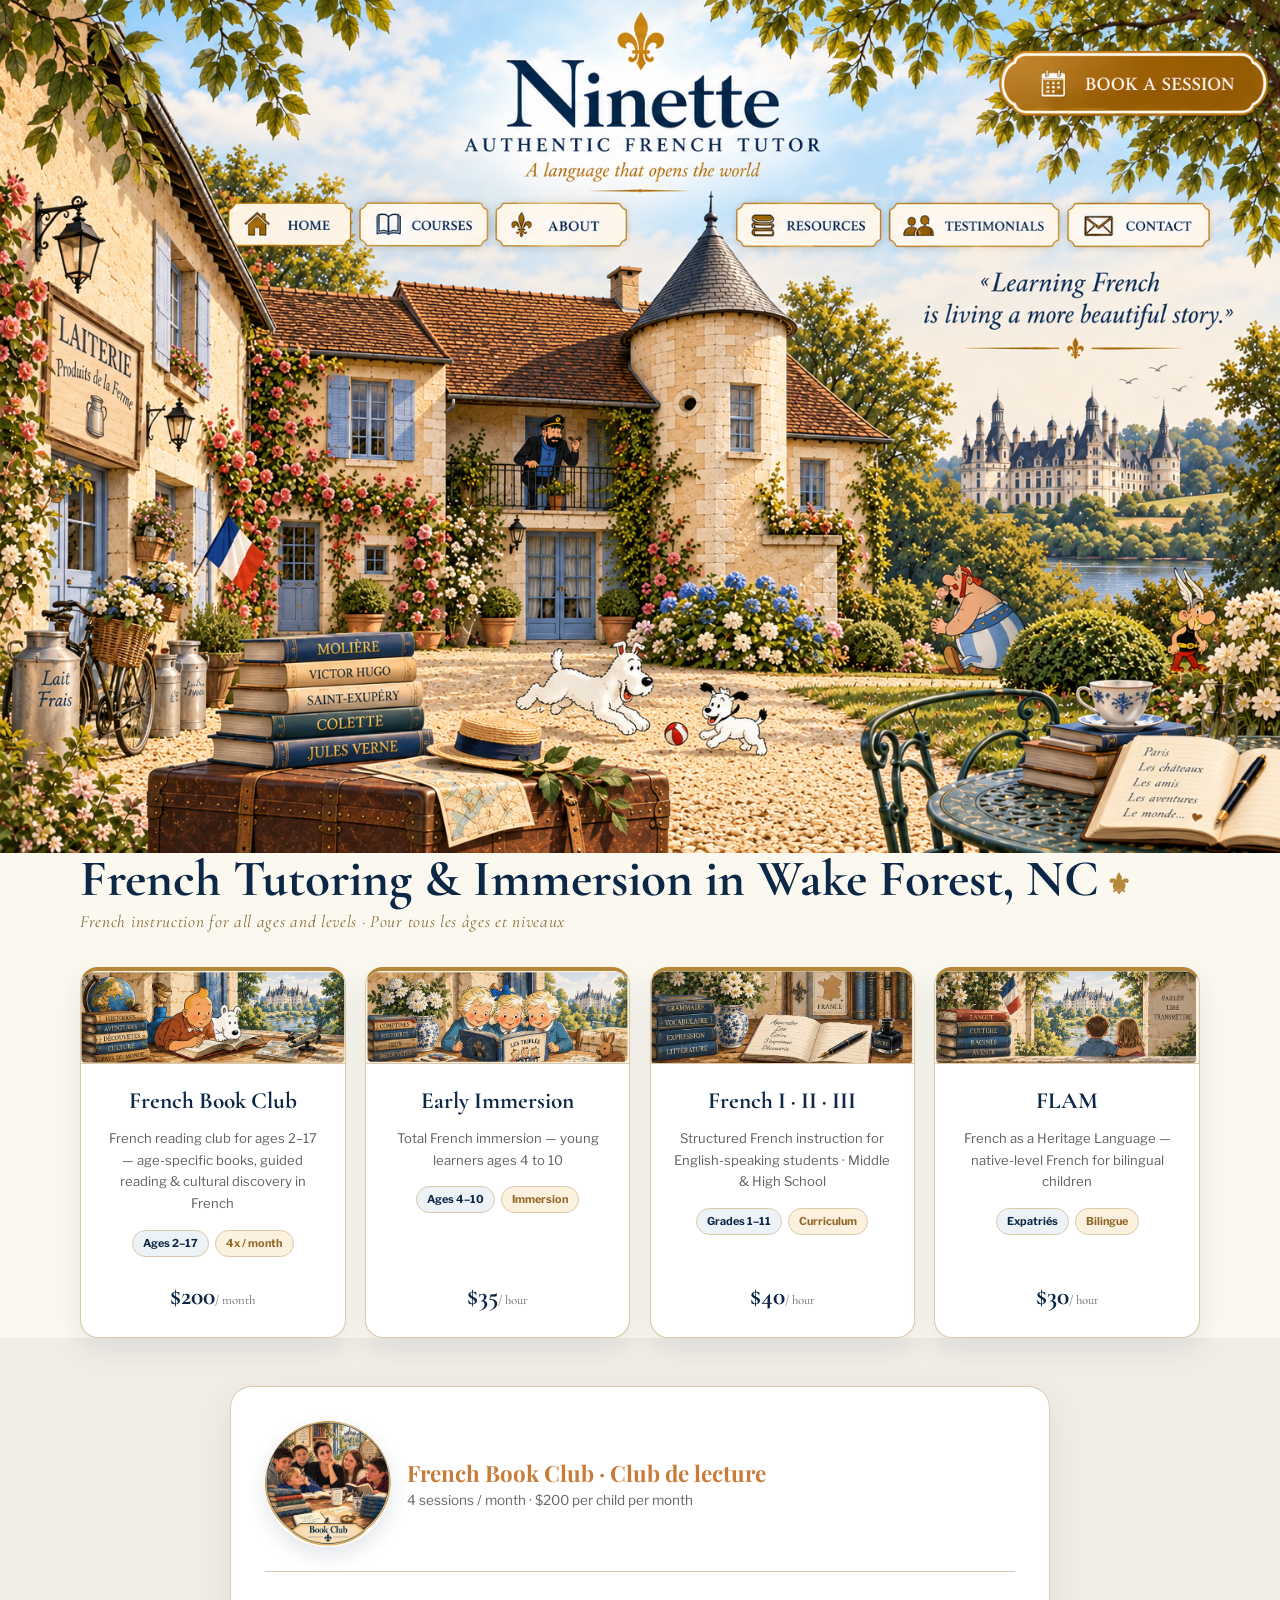
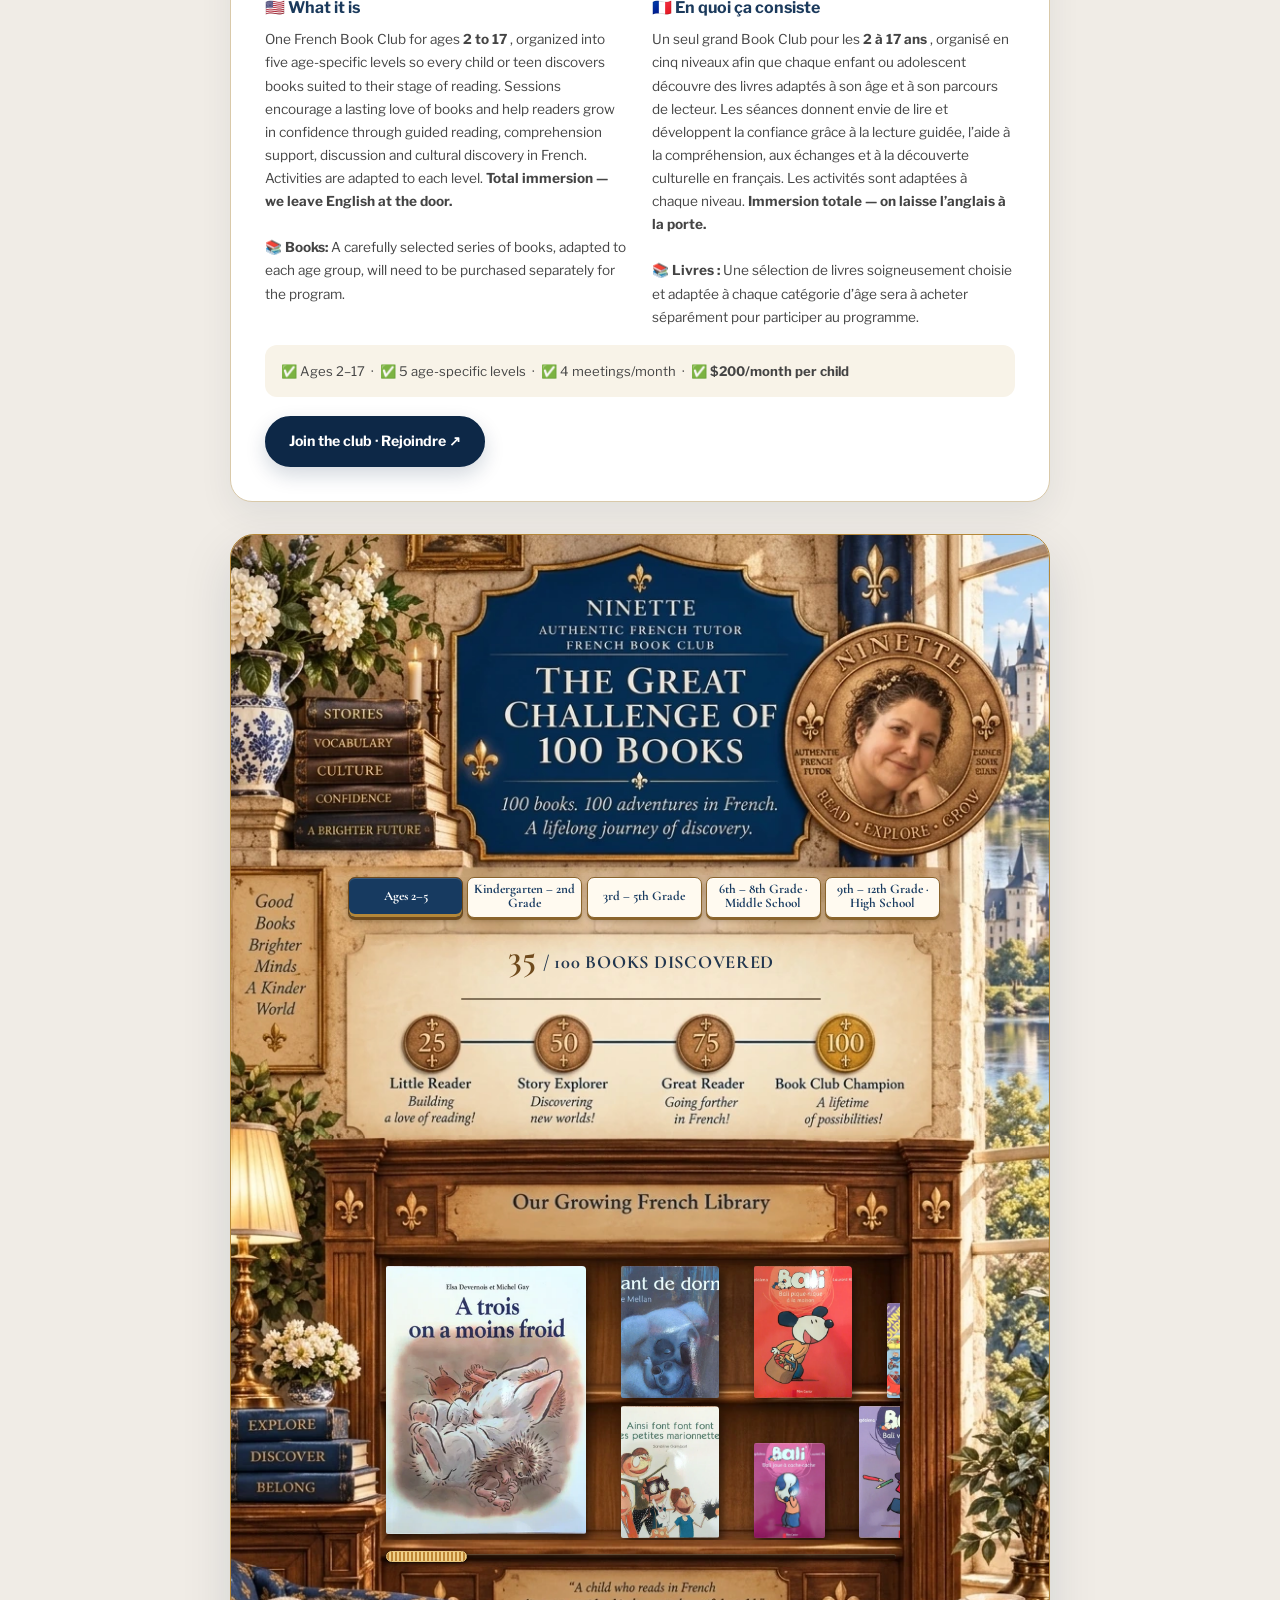
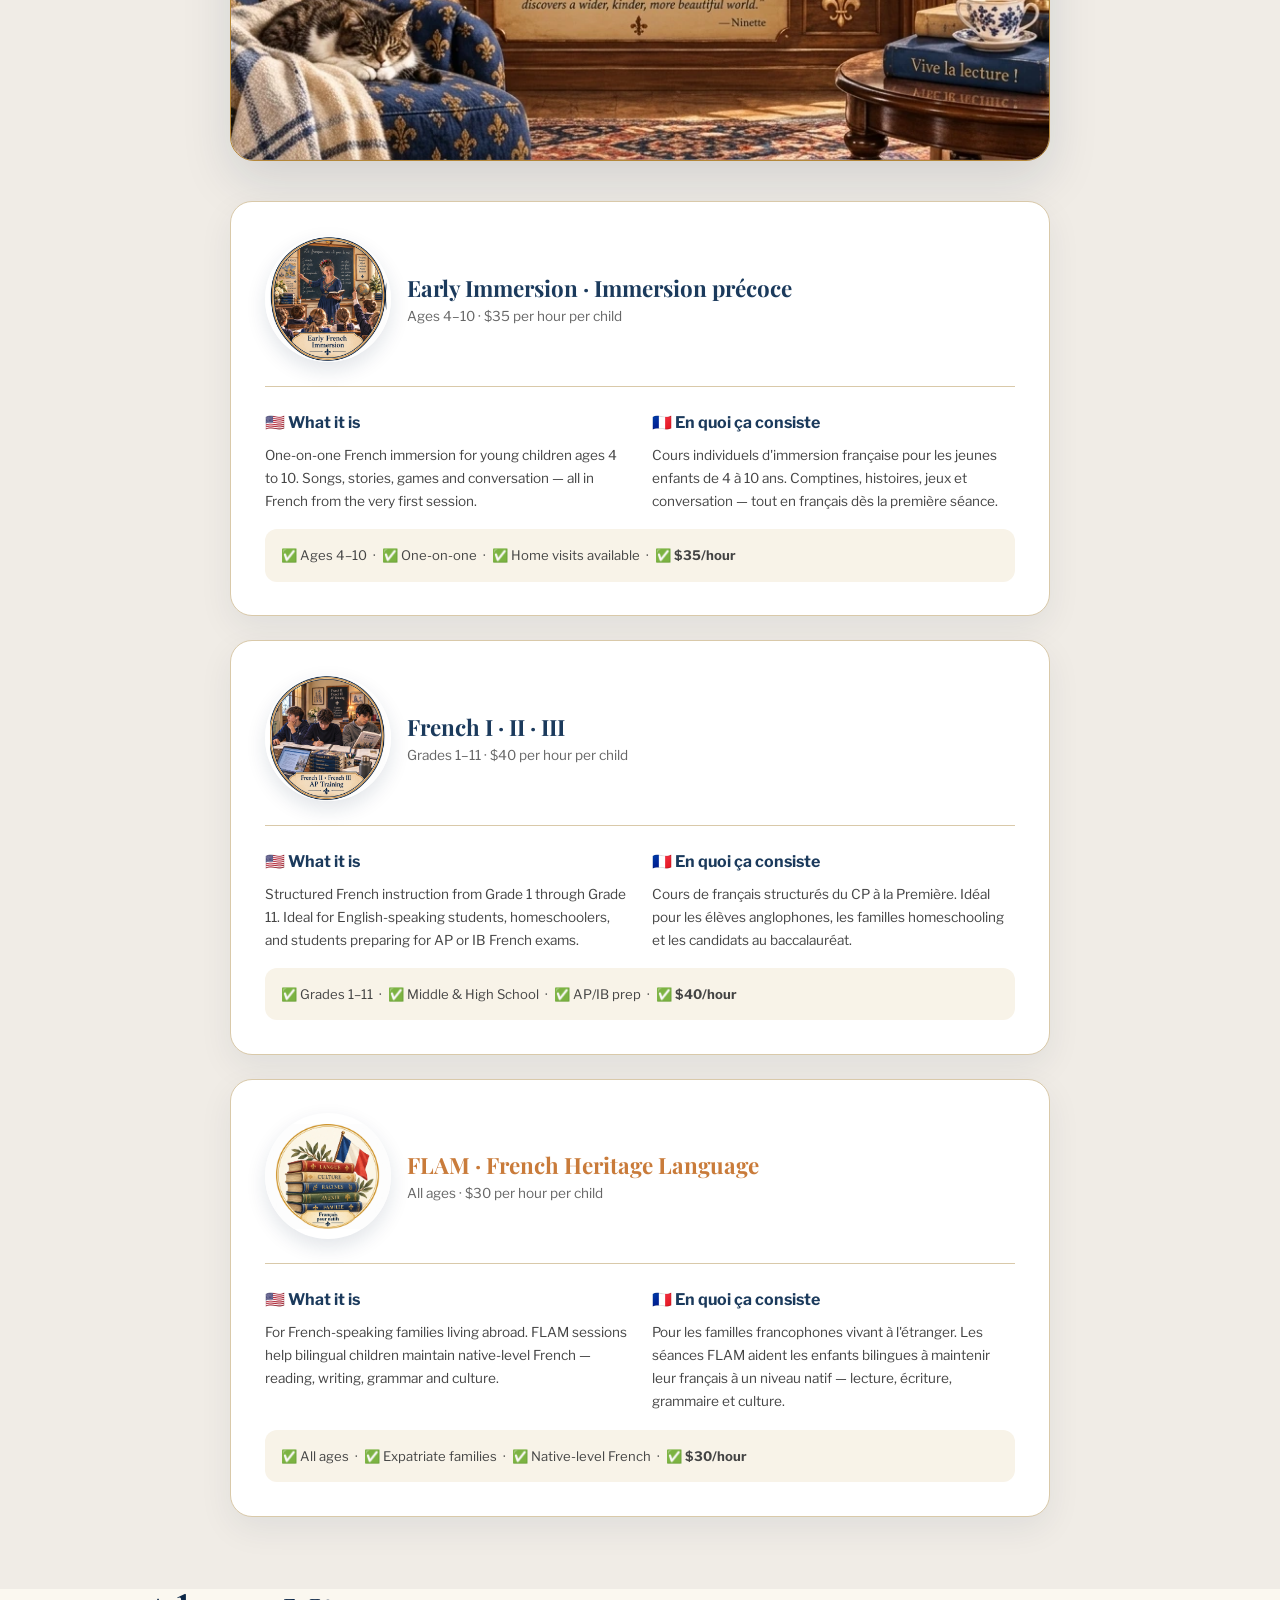
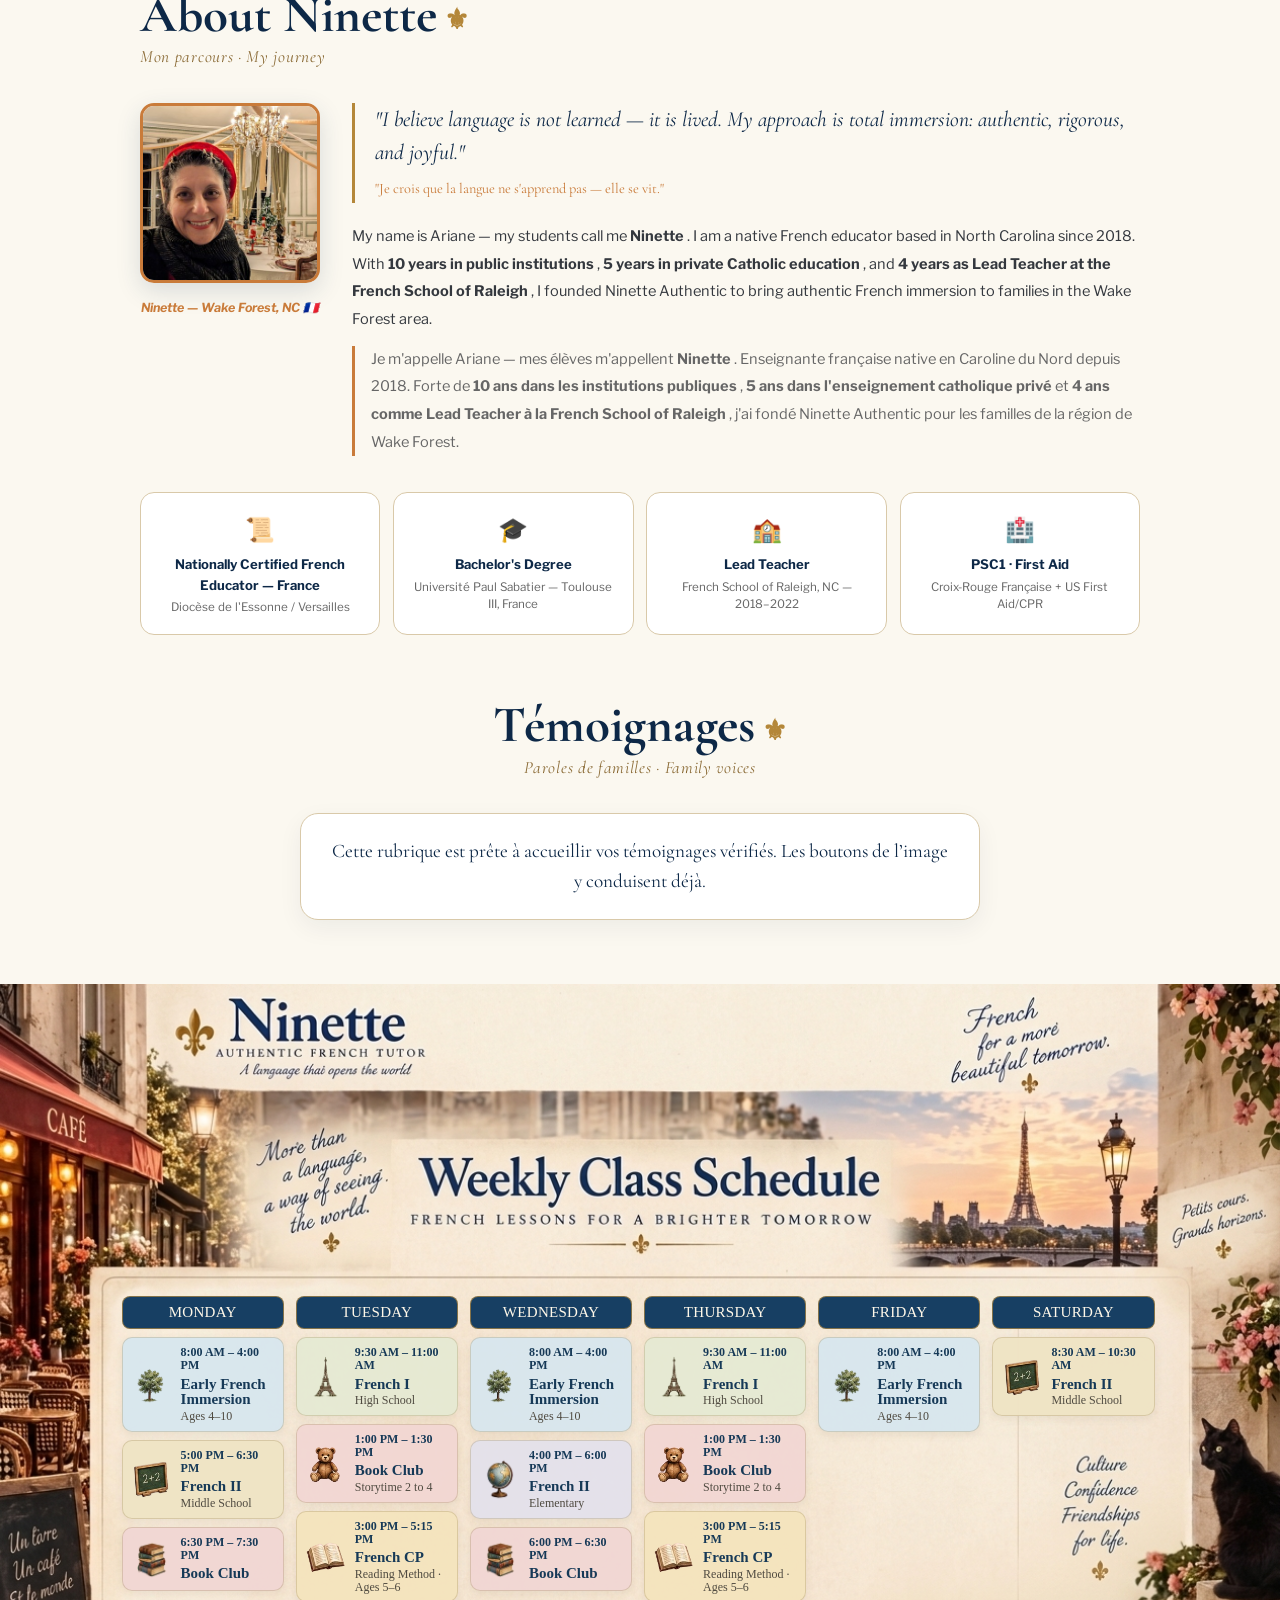
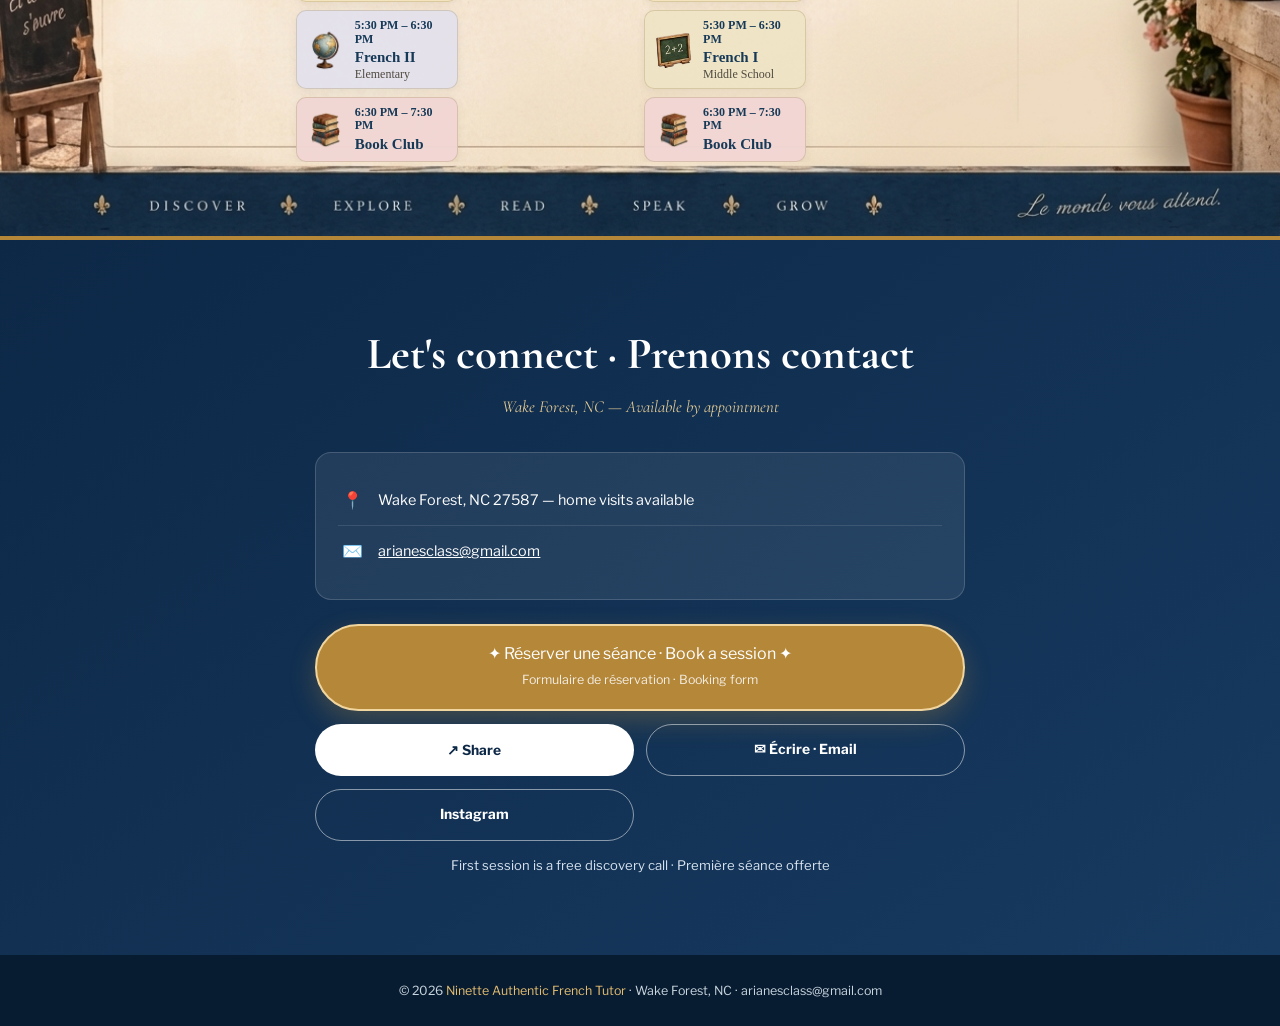
==== index.html @ e3ff994d "Use google form to book a session" ====
<!DOCTYPE html>
<html lang="en">
    <head>
        <meta charset="UTF-8">
        <meta name="viewport" content="width=device-width, initial-scale=1.0">
        <title>French Tutor in Wake Forest, NC | Ninette Authentic</title>
        <meta name="description" content="French tutor in Wake Forest, NC: immersion, French I-III, FLAM, and a French book club for children and teens. Native French educator; home visits available.">
        <link rel="canonical" href="https://frenchwithninette.com/">
        <link rel="icon" type="image/webp" href="images/img-010.webp">
        <meta property="og:type" content="website">
        <meta property="og:title" content="French Tutor in Wake Forest, NC | Ninette Authentic">
        <meta property="og:description" content="French immersion, French I-III, FLAM, and a French book club for children and teens in Wake Forest, NC.">
        <meta property="og:url" content="https://frenchwithninette.com/">
        <meta property="og:image" content="https://frenchwithninette.com/images/img-001.png">
        <meta name="twitter:card" content="summary_large_image">
        <script type="application/ld+json">
            {
                "@context": "https://schema.org",
                "@type": ["LocalBusiness", "EducationalOrganization"],
                "name": "Ninette Authentic French Tutor",
                "url": "https://frenchwithninette.com/",
                "image": "https://frenchwithninette.com/images/img-001.png",
                "email": "arianesclass@gmail.com",
                "description": "French tutoring, immersion, French I-III, FLAM, and book club programs for children and teens in Wake Forest, North Carolina.",
                "address": {
                    "@type": "PostalAddress",
                    "addressLocality": "Wake Forest",
                    "addressRegion": "NC",
                    "postalCode": "27587",
                    "addressCountry": "US"
                },
                "areaServed": ["Wake Forest, NC", "Rolesville, NC", "North Raleigh, NC", "Youngsville, NC"],
                "sameAs": ["https://www.instagram.com/french_with_ninette/"],
                "hasOfferCatalog": {
                    "@type": "OfferCatalog",
                    "name": "French tutoring programs",
                    "itemListElement": [
                        {"@type": "Offer", "itemOffered": {"@type": "Service", "name": "Early French Immersion"}},
                        {"@type": "Offer", "itemOffered": {"@type": "Service", "name": "French I, II, and III tutoring"}},
                        {"@type": "Offer", "itemOffered": {"@type": "Service", "name": "FLAM French heritage language instruction"}},
                        {"@type": "Offer", "itemOffered": {"@type": "Service", "name": "French Book Club"}}
                    ]
                }
            }
        </script>
        <link rel="preload" as="image" href="images/img-001.png">
        <link href="https://fonts.googleapis.com/css2?family=Cormorant+Garamond:ital,wght@0,500;0,600;0,700;1,500&family=Libre+Franklin:wght@400;500;600;700&family=Playfair+Display:ital,wght@0,700;1,400&display=swap" rel="stylesheet">
        <style>
            :root {
                --navy: #0d2847;
                --navy2: #173a60;
                --gold: #b48739;
                --gold2: #d7b56d;
                --cream: #fbf8f0;
                --paper: #f5efe2;
                --ink: #172338;
                --muted: #6b6b67;
                --line: #d9c9a9;
                --white: #fff
            }

            * {
                margin: 0;
                padding: 0;
                box-sizing: border-box
            }

            html {
                scroll-behavior: smooth;
                scroll-padding-top: 88px
            }

            body {
                font-family: 'Libre Franklin',sans-serif;
                background: var(--cream);
                color: var(--ink);
                line-height: 1.55
            }

            a {
                color: inherit
            }

            .visually-hidden {
                position: absolute;
                width: 1px;
                height: 1px;
                padding: 0;
                margin: -1px;
                overflow: hidden;
                clip: rect(0,0,0,0);
                white-space: nowrap;
                border: 0
            }

            .topnav {
                position: sticky;
                top: 0;
                z-index: 1000;
                display: flex;
                align-items: center;
                justify-content: space-between;
                gap: 24px;
                padding: 14px clamp(18px,4vw,54px);
                background: rgba(251,248,240,.96);
                backdrop-filter: blur(14px);
                border-bottom: 1px solid var(--line);
                box-shadow: 0 8px 26px rgba(13,40,71,.08)
            }

            .topnav-brand {
                font-family: 'Cormorant Garamond',serif;
                font-weight: 700;
                font-size: 1.7rem;
                color: var(--navy);
                letter-spacing: .02em
            }

            .topnav-brand::before {
                content: '⚜';
                color: var(--gold);
                margin-right: .55rem;
                font-size: 1rem
            }

            .topnav-links {
                display: flex;
                gap: 8px;
                align-items: center
            }

            .topnav-links a {
                font-size: .75rem;
                font-weight: 700;
                letter-spacing: .12em;
                text-transform: uppercase;
                text-decoration: none;
                padding: 10px 14px;
                border-radius: 999px;
                color: var(--navy);
                transition: .2s
            }

            .topnav-links a:hover {
                background: #efe6d4
            }

            .topnav-links .nav-cta {
                background: var(--navy);
                color: #fff;
                box-shadow: 0 6px 16px rgba(13,40,71,.20)
            }

            .topnav-links .nav-cta:hover {
                background: var(--gold);
                color: #fff;
                transform: translateY(-1px)
            }

            .hero {
                background: var(--navy);
                padding: 0
            }

            .hero-art {
                position: relative;
                min-height: min(72vw,760px);
                background: var(--navy)
            }

            .hero-actions {
                position: absolute;
                left: 50%;
                bottom: 34px;
                transform: translateX(-50%);
                display: flex;
                gap: 14px;
                justify-content: center;
                align-items: center;
                width: min(92%,900px);
                z-index: 2
            }

            .btn {
                display: inline-flex;
                align-items: center;
                justify-content: center;
                gap: .5rem;
                min-height: 50px;
                padding: .9rem 1.4rem;
                border-radius: 999px;
                text-decoration: none;
                font-weight: 700;
                font-size: .9rem;
                letter-spacing: .02em;
                border: 2px solid transparent;
                transition: .2s;
                box-shadow: 0 10px 28px rgba(13,40,71,.18)
            }

            .btn-primary,.hero-cta,.cta-btn {
                background: var(--gold)!important;
                color: #fff!important;
                border: 2px solid #f1d59e!important;
                box-shadow: 0 10px 26px rgba(180,135,57,.30)!important
            }

            .btn-primary:hover,.hero-cta:hover,.cta-btn:hover {
                background: #9e712d!important;
                transform: translateY(-2px);
                box-shadow: 0 14px 30px rgba(13,40,71,.28)!important
            }

            .btn-secondary {
                background: rgba(255,255,255,.94);
                color: var(--navy);
                border-color: #fff
            }

            .btn-secondary:hover {
                background: #fff;
                transform: translateY(-2px)
            }

            section {
                max-width: 1000px;
                margin: 0 auto
            }

            .sec-title {
                font-family: 'Cormorant Garamond',serif;
                font-size: clamp(2.25rem,4vw,3.3rem);
                font-weight: 700;
                color: var(--navy);
                margin-bottom: .1rem;
                line-height: 1.05
            }

            .sec-title::after {
                content: ' ⚜';
                font-size: .55em;
                color: var(--gold);
                vertical-align: middle
            }

            .sec-sub {
                font-family: 'Cormorant Garamond',serif;
                font-size: 1.08rem;
                color: #8a6a35;
                font-style: italic;
                letter-spacing: .04em;
                margin-bottom: 2rem
            }

            .divider {
                height: 1px;
                background: var(--line);
                margin: 1.5rem 0
            }

            .service-grid {
                display: grid;
                grid-template-columns: repeat(auto-fit,minmax(205px,1fr));
                gap: 1.15rem
            }

            .scard {
                background: rgba(255,255,255,.88)!important;
                border-radius: 18px!important;
                padding: 1.6rem 1.3rem!important;
                text-align: center;
                border: 1px solid var(--line)!important;
                transition: .25s;
                box-shadow: 0 8px 24px rgba(13,40,71,.06)
            }

            .scard:hover {
                transform: translateY(-5px);
                box-shadow: 0 16px 36px rgba(13,40,71,.12);
                border-color: var(--gold)!important
            }

            .scard-icon {
                font-size: 2rem;
                margin-bottom: .7rem;
                display: block
            }

            .scard h3 {
                font-family: 'Cormorant Garamond',serif;
                font-size: 1.45rem!important;
                color: var(--navy)!important;
                margin-bottom: .5rem
            }

            .scard p {
                font-size: .82rem;
                color: #5f6061;
                line-height: 1.65
            }

            .pill {
                display: inline-block;
                font-size: .68rem;
                font-weight: 700;
                padding: .25rem .62rem;
                border-radius: 999px;
                margin: .2rem .1rem;
                border: 1px solid var(--line)
            }

            .pill-blue {
                background: #edf2f7;
                color: var(--navy)
            }

            .pill-gold {
                background: #fbf1de;
                color: #916728
            }

            .price {
                font-size: 1.6rem!important;
                font-weight: 700;
                font-family: 'Cormorant Garamond',serif;
                margin-top: .6rem;
                color: var(--navy)!important
            }

            .detail-box {
                background: #fff;
                border-radius: 22px!important;
                padding: 2.1rem!important;
                margin-bottom: 1.5rem!important;
                border: 1px solid var(--line)!important;
                box-shadow: 0 12px 34px rgba(13,40,71,.07)
            }

            .detail-grid {
                display: grid;
                grid-template-columns: repeat(auto-fit,minmax(230px,1fr));
                gap: 1.5rem;
                margin-top: 1rem
            }

            .detail-tag {
                border-radius: 12px;
                padding: 1rem;
                margin-top: 1rem;
                font-size: .82rem;
                color: #444;
                background: #f8f3e8!important
            }

            .detail-box a[style*="display:inline-block"] {
                display: inline-flex!important;
                align-items: center;
                justify-content: center;
                min-height: 48px;
                margin-top: 1.15rem!important;
                background: var(--navy)!important;
                color: #fff!important;
                border: 2px solid var(--navy)!important;
                padding: .8rem 1.4rem!important;
                border-radius: 999px!important;
                font-weight: 700!important;
                font-size: .88rem!important;
                text-decoration: none!important;
                box-shadow: 0 8px 20px rgba(13,40,71,.18);
                transition: .2s
            }

            .detail-box a[style*="display:inline-block"]:hover {
                background: var(--gold)!important;
                border-color: var(--gold)!important;
                transform: translateY(-2px)
            }

            .about-quote {
                font-family: 'Cormorant Garamond',serif;
                font-style: italic;
                font-size: 1.35rem;
                color: var(--navy);
                border-left: 3px solid var(--gold);
                padding-left: 1.25rem;
                margin-bottom: 1.25rem;
                line-height: 1.55
            }

            .about-body {
                font-size: .91rem;
                line-height: 1.9;
                color: #34383e;
                margin-bottom: .75rem
            }

            .cred-grid {
                display: grid;
                grid-template-columns: repeat(auto-fit,minmax(170px,1fr));
                gap: .8rem;
                margin-top: 1.5rem
            }

            .cred {
                background: #fff;
                border-radius: 14px;
                padding: 1.1rem;
                border: 1px solid var(--line);
                text-align: center
            }

            .cred-ico {
                font-size: 1.5rem;
                margin-bottom: .4rem;
                display: block
            }

            .cred h4 {
                font-size: .82rem;
                font-weight: 700;
                color: var(--navy);
                margin-bottom: .25rem
            }

            .cred p {
                font-size: .73rem;
                color: #666;
                line-height: 1.5
            }

            .schedule-wrap {
                background: #fff;
                padding: 4.5rem clamp(20px,5vw,64px);
                border-top: 1px solid #eee3ce;
                border-bottom: 1px solid #eee3ce
            }

            .schedule-inner {
                max-width: 1000px;
                margin: 0 auto
            }

            .schedule-title {
                font-family: 'Cormorant Garamond',serif;
                font-size: 2.6rem;
                color: var(--navy);
                font-weight: 700
            }

            .schedule-sub {
                color: #8a6a35;
                font-family: 'Cormorant Garamond',serif;
                font-style: italic;
                font-size: 1.08rem;
                margin-bottom: 1.4rem
            }

            .calendar-frame {
                border-radius: 18px;
                overflow: hidden;
                box-shadow: 0 12px 32px rgba(13,40,71,.12);
                border: 1px solid var(--line)
            }

            #contact-section {
                background: linear-gradient(145deg,#0d2847,#173a60);
                padding: 5rem 2rem;
                border-top: 4px solid var(--gold)
            }

            .contact-inner {
                max-width: 650px;
                margin: 0 auto;
                text-align: center
            }

            .contact-inner h2 {
                font-family: 'Cormorant Garamond',serif;
                font-size: 2.8rem;
                color: #fff;
                margin-bottom: .25rem
            }

            .csub {
                font-family: 'Cormorant Garamond',serif;
                font-size: 1.05rem;
                color: #e3ca94;
                font-style: italic;
                margin-bottom: 2rem
            }

            .contact-rows {
                background: rgba(255,255,255,.08);
                border: 1px solid rgba(255,255,255,.16);
                border-radius: 16px;
                padding: 1.4rem;
                margin-bottom: 1.5rem;
                text-align: left
            }

            .crow {
                display: flex;
                align-items: center;
                gap: .75rem;
                padding: .75rem 0;
                border-bottom: 1px solid rgba(255,255,255,.11);
                font-size: .9rem;
                color: #fff
            }

            .crow:last-child {
                border: none
            }

            .cico {
                font-size: 1.05rem;
                color: #e8c47e;
                width: 28px;
                text-align: center
            }

            .cta-btn {
                display: block;
                padding: 1.05rem 1.2rem!important;
                border-radius: 999px!important;
                text-decoration: none;
                text-align: center;
                transition: .2s;
                font-size: 1rem!important
            }

            .free-note {
                font-size: .82rem;
                color: #d9e4ef;
                margin-top: .9rem
            }

            .contact-actions {
                display: grid;
                grid-template-columns: 1fr 1fr;
                gap: .8rem;
                margin-top: .8rem
            }

            .contact-actions a,.contact-actions button {
                padding: .9rem;
                border-radius: 999px;
                text-decoration: none;
                font-weight: 700;
                font-size: .86rem;
                font-family: inherit;
                cursor: pointer
            }

            .contact-actions .call,.contact-actions .share {
                background: #fff;
                color: var(--navy);
                border: 0
            }

            .contact-actions .mail {
                background: transparent;
                color: #fff;
                border: 1px solid rgba(255,255,255,.5)
            }

            footer {
                background: #081c31;
                padding: 1.6rem;
                text-align: center;
                font-size: .78rem;
                color: #c9d5df
            }

            footer span {
                color: #e4bd70
            }

            @media(max-width: 760px) {
                .topnav {
                    align-items:flex-start
                }

                .topnav-links {
                    gap: 3px;
                    flex-wrap: wrap;
                    justify-content: flex-end
                }

                .topnav-links a {
                    font-size: .64rem;
                    padding: 8px 9px
                }

                .hero-art {
                    min-height: 78vh;
                    background-position: center top
                }

                .hero-actions {
                    bottom: 22px;
                    flex-direction: column
                }

                .hero-actions .btn {
                    width: min(92vw,380px)
                }

                section {
                    padding-top: 3.6rem;
                    padding-bottom: 3.6rem
                }

                .detail-box {
                    padding: 1.4rem!important
                }

                .contact-actions {
                    grid-template-columns: 1fr
                }

                .calendar-frame iframe {
                    height: 520px
                }

                .topnav-brand {
                    font-size: 1.35rem
                }
            }

            @media(max-width: 520px) {
                .topnav {
                    padding:10px 12px;
                    flex-direction: column;
                    align-items: center
                }

                .topnav-links {
                    justify-content: center
                }

                .hero-art {
                    min-height: 72vh;
                    margin-top: 0
                }

                .sec-title {
                    font-size: 2.35rem
                }

                .hero-actions {
                    bottom: 16px
                }
            }

            /* --- Netlify-safe layout fixes: real image assets, robust grid, visible CTAs --- */
            body {
                overflow-x: hidden
            }

            .hero {
                background: var(--navy);
                padding: 0;
                overflow: hidden
            }

            .hero-art {
                position: relative;
                min-height: 0!important;
                background: var(--navy)!important
            }

            .hero-image {
                width: 100%;
                height: auto;
                display: block;
                object-fit: contain;
                object-position: center top
            }

            .hero-shade {
                position: absolute;
                left: 0;
                right: 0;
                bottom: 0;
                height: 24%;
                background: linear-gradient(to top,rgba(8,28,49,.78),rgba(8,28,49,0));
                pointer-events: none
            }

            .hero-actions {
                position: absolute;
                left: 50%;
                bottom: 30px;
                transform: translateX(-50%);
                display: flex;
                gap: 14px;
                justify-content: center;
                align-items: center;
                width: min(92%,900px);
                z-index: 3
            }

            .btn {
                white-space: nowrap
            }

            #services {
                max-width: 1120px
            }

            .service-grid {
                display: grid!important;
                grid-template-columns: repeat(4,minmax(0,1fr))!important;
                gap: 1.2rem!important;
                align-items: stretch
            }

            .scard {
                display: flex!important;
                flex-direction: column;
                align-items: center;
                justify-content: flex-start;
                min-height: 285px;
                background: #fff!important;
                border: 1px solid var(--line)!important;
                border-top: 4px solid var(--gold)!important;
                border-radius: 18px!important;
                padding: 1.6rem 1.25rem!important;
                box-shadow: 0 10px 28px rgba(13,40,71,.09)!important;
                overflow: hidden
            }

            .scard p {
                max-width: 28ch
            }

            .scard .price {
                margin-top: auto!important;
                padding-top: 1rem
            }

            .detail-box {
                overflow: hidden
            }

            .detail-box a[style*="display:inline-block"],.cta-btn,.nav-cta,.btn-primary {
                outline: 0;
                cursor: pointer
            }

            .detail-box a[style*="display:inline-block"] {
                min-width: 190px
            }

            .topnav {
                min-height: 76px
            }

            @media(max-width: 980px) {
                .service-grid {
                    grid-template-columns:repeat(2,minmax(0,1fr))!important
                }

                .hero-actions {
                    bottom: 22px
                }
            }

            @media(max-width: 760px) {
                .topnav {
                    position:sticky;
                    top: 0;
                    align-items: center
                }

                .hero-image {
                    min-height: 420px;
                    object-fit: cover;
                    object-position: center top
                }

                .hero-actions {
                    bottom: 18px;
                    flex-direction: column;
                    gap: 9px
                }

                .hero-actions .btn {
                    width: min(88vw,390px)
                }

                .hero-shade {
                    height: 34%
                }
            }

            @media(max-width: 560px) {
                .service-grid {
                    grid-template-columns:1fr!important
                }

                .scard {
                    min-height: 250px
                }

                .hero-image {
                    min-height: 390px
                }

                .topnav {
                    flex-direction: column;
                    gap: 8px;
                    padding: 10px 12px
                }

                .topnav-links {
                    width: 100%;
                    justify-content: center;
                    flex-wrap: wrap
                }

                .topnav-links a {
                    padding: 7px 9px
                }

                .hero-actions {
                    position: relative;
                    left: auto;
                    bottom: auto;
                    transform: none;
                    width: auto;
                    padding: 16px;
                    background: var(--navy)
                }

                .hero-shade {
                    display: none
                }

                .btn {
                    white-space: normal
                }

                .hero-actions .btn {
                    width: 100%
                }
            }

            /* === HERO INTERACTIF : aucun bandeau séparé, navigation cliquable sur l'image === */
            html {
                scroll-padding-top: 0!important
            }

            .topnav {
                display: none!important
            }

            .hero {
                margin: 0!important;
                padding: 0!important;
                background: #fbf8f0!important
            }

            .hero-art {
                position: relative!important;
                width: 100%;
                max-width: none!important;
                overflow: hidden!important;
                background: #fbf8f0!important
            }

            .hero-image {
                display: block!important;
                width: 100%!important;
                height: auto!important;
                min-height: 0!important;
                object-fit: contain!important;
                object-position: center top!important
            }

            .hero-shade,.hero-actions {
                display: none!important
            }

            .hero-hotspot {
                position: absolute;
                display: block;
                z-index: 20;
                border-radius: 12px;
                text-decoration: none;
                outline: 0;
                background: rgba(255,255,255,0);
                border: 2px solid transparent;
                transition: background .18s ease,border-color .18s ease,box-shadow .18s ease,transform .18s ease
            }

            .hero-hotspot:hover,.hero-hotspot:focus-visible {
                background: rgba(255,248,232,.17);
                border-color: rgba(186,126,25,.85);
                box-shadow: 0 0 0 4px rgba(255,255,255,.50),0 8px 24px rgba(13,40,71,.18);
                transform: translateY(-1px)
            }

            .hero-hotspot span {
                position: absolute;
                width: 1px;
                height: 1px;
                padding: 0;
                margin: -1px;
                overflow: hidden;
                clip: rect(0,0,0,0);
                white-space: nowrap;
                border: 0
            }

            /* coordonnées en pourcentage basées sur le visuel d'ouverture verrouillé 1536 × 1024 */
            .hs-reserver {
                left: 78.12%;
                top: 5.37%;
                width: 20.83%;
                height: 8.79%;
                border-radius: 32px
            }

            .hs-accueil {
                left: 18.62%;
                top: 23.63%;
                width: 8.98%;
                height: 5.37%
            }

            .hs-cours {
                left: 28.39%;
                top: 23.63%;
                width: 9.83%;
                height: 5.37%
            }

            .hs-about {
                left: 39.32%;
                top: 23.63%;
                width: 9.77%;
                height: 5.37%
            }

            .hs-resources {
                left: 57.03%;
                top: 23.63%;
                width: 11.59%;
                height: 5.37%
            }

            .hs-testimonials {
                left: 69.21%;
                top: 23.63%;
                width: 13.80%;
                height: 5.37%
            }

            .hs-contact {
                left: 83.79%;
                top: 23.63%;
                width: 10.87%;
                height: 5.37%
            }

            #temoignages {
                max-width: 1000px;
                margin: 0 auto;
                padding: 4rem clamp(20px,5vw,64px);
                text-align: center;
                background: var(--cream)
            }

            #temoignages .coming {
                max-width: 680px;
                margin: 1rem auto 0;
                padding: 1.4rem 1.6rem;
                border: 1px solid var(--line);
                border-radius: 18px;
                background: #fff;
                box-shadow: 0 8px 24px rgba(13,40,71,.06);
                font-family: 'Cormorant Garamond',serif;
                font-size: 1.2rem;
                color: var(--navy)
            }

            @media(max-width: 760px) {
                .hero-art {
                    overflow-x:hidden!important
                }

                .hero-image {
                    width: 100%!important;
                    height: auto!important;
                    min-height: 0!important;
                    object-fit: contain!important
                }

                .hero-hotspot {
                    border-radius: 8px
                }

                .hs-reserver {
                    border-radius: 20px
                }
            }

            @media(max-width: 520px) {
                .hero-image {
                    min-height:0!important
                }

                .hero-hotspot:hover {
                    transform: none
                }
            }

            /* illustrated service banners: titles and content preserved */
            .scard {
                padding: 0!important;
                overflow: hidden;
                text-align: left!important
            }

            .scard-banner {
                width: 100%;
                aspect-ratio: 2.85/1;
                object-fit: cover;
                display: block;
                border-bottom: 1px solid var(--line)
            }

            .scard-body {
                padding: 1.25rem 1.3rem 1.35rem;
                text-align: center;
                display: flex;
                flex-direction: column;
                flex: 1
            }

            .scard .scard-icon {
                display: none
            }

            .scard h3 {
                margin-top: 0
            }

            @media(max-width: 560px) {
                .scard-banner {
                    aspect-ratio:2.5/1
                }
            }

            .detail-picto {
                width: 126px;
                height: 126px;
                object-fit: contain;
                border-radius: 50%;
                border: none;
                box-shadow: 0 8px 20px rgba(13,40,71,.12);
                flex: 0 0 126px;
                background: #fff
            }

            @media(max-width: 760px) {
                .detail-picto {
                    width:100px;
                    height: 100px;
                    flex-basis: 100px
                }
            }

            @media(max-width: 560px) {
                .detail-picto {
                    width:84px;
                    height: 84px;
                    flex-basis: 84px
                }
            }

            /* === HERO V10 VERROUILLE : image entière, aucun bandeau ne la rogne === */
            .hero,.hero-art {
                height: auto!important;
                max-height: none!important;
                overflow: visible!important
            }

            .hero-image {
                display: block!important;
                width: 100%!important;
                height: auto!important;
                max-height: none!important;
                object-fit: contain!important;
                object-position: center top!important
            }

            #services {
                margin-top: 0!important
            }

            /* === BOOK CLUB — unified, JS-driven, single page, no locked mockup images === */
            #bookclub {
                margin: 2rem 0 2.5rem;
                border: 1px solid #b48739;
                border-radius: 24px;
                overflow: hidden;
                background: #efe4cf;
                box-shadow: 0 20px 50px rgba(13,40,71,.13)
            }

            .bc-banner {
                display: block;
                width: 100%;
                height: auto;
            }

            .bc-top {
                position: relative;
                line-height: 0;
                aspect-ratio: 842 / 268;
                overflow: hidden;
            }

            .bc-top-img,
            .bc-cornice,
            .bc-bottom,
            .bc-shelf-band-img {
                display: block;
                width: 100%;
                height: auto;
                margin: 0;
            }

            .bc-top-img {
                height: 100%;
                object-fit: cover;
            }

            .bc-shelf-band-img {
                height: 100%;
                object-fit: cover;
            }

            .bc-cornice {
                margin-top: -1px;
                margin-bottom: -1px;
            }

            .bc-tabs {
                position: absolute;
                left: 14.3%;
                right: 13.3%;
                top: 0.8%;
                height: 15.7%;
                display: grid;
                grid-template-columns: repeat(5,minmax(0,1fr));
                gap: .7%;
                line-height: normal;
            }

            .bc-tab {
                font-family: 'Cormorant Garamond',serif;
                font-size: clamp(.5rem,1.25vw,.82rem);
                font-weight: 700;
                line-height: 1.06;
                padding: 2px 3px;
                border-radius: 7px;
                border: 1px solid #8a642c;
                background: #fffaf0;
                color: #173a60;
                cursor: pointer;
                display: flex;
                align-items: center;
                justify-content: center;
                text-align: center;
                box-shadow: inset 0 1px 0 rgba(255,255,255,.95),0 2px 0 #8a642c,0 3px 5px rgba(58,37,12,.28);
                transition: background .15s ease,border-color .15s ease,box-shadow .15s ease,transform .15s ease;
            }

            .bc-tab:hover,
            .bc-tab:focus-visible {
                background: #fff;
                border-color: #5f4018;
                box-shadow: inset 0 1px 0 #fff,0 3px 0 #6f4a1c,0 5px 8px rgba(58,37,12,.32);
                transform: translateY(-1px);
            }

            .bc-tab:focus-visible {
                outline: 2px solid #173a60;
                outline-offset: 2px;
            }

            .bc-tab:active {
                box-shadow: inset 0 2px 4px rgba(31,19,8,.32),0 1px 0 #6f4a1c;
                transform: translateY(1px);
            }

            .bc-tab.active {
                background: #173a60;
                color: #fff;
                border-color: #6f4a1c;
                box-shadow: inset 0 1px 0 rgba(255,255,255,.16),inset 0 -3px 0 #b48739,0 2px 0 #6f4a1c,0 3px 5px rgba(58,37,12,.35);
            }

            .bc-counter {
                position: absolute;
                left: 15.4%;
                right: 15.1%;
                top: 29%;
                height: 14%;
                display: flex;
                flex-direction: column;
                justify-content: center;
                text-align: center;
                line-height: normal;
            }

            .bc-count {
                font-family: 'Cormorant Garamond',serif;
                font-size: clamp(.9rem,2.4vw,1.6rem);
                font-weight: 700;
                color: #22364e;
                letter-spacing: .01em;
                white-space: nowrap;
            }

            .bc-count b {
                color: #6f4a1c;
                font-size: 1.35em;
            }

            .bc-count-label {
                font-size: .72em;
                letter-spacing: .04em;
            }

            .bc-progress {
                width: min(74%,360px);
                margin: 3.5% auto 0;
                height: clamp(5px,1.4vw,10px);
                background: rgba(52,34,14,.26);
                border: 1px solid rgba(52,34,14,.42);
                border-radius: 99px;
                overflow: hidden;
            }

            .bc-progress-fill {
                height: 100%;
                background: linear-gradient(90deg,#8a5a1f,#e0bd72);
                transition: width .3s ease;
            }

            .bc-shelf-band {
                position: relative;
                line-height: 0;
                background: #241507;
                aspect-ratio: 842 / 317;
                overflow: hidden;
            }

            .bc-shelf {
                position: absolute;
                left: 18.4%;
                right: 18.2%;
                top: 2.2%;
                bottom: 8.7%;
                display: flex;
                flex-direction: column;
                gap: 3%;
                overflow-x: auto;
                overflow-y: hidden;
                padding: 0 .5% .3%;
                line-height: normal;
                scrollbar-width: thin;
                scrollbar-color: #a9803f rgba(0,0,0,.35);
            }

            .bc-scrollbar {
                position: absolute;
                left: 18.9%;
                right: 18.7%;
                bottom: 2.5%;
                height: 5px;
                border-radius: 99px;
                background: rgba(20,10,4,.62);
                box-shadow: inset 0 1px 1px rgba(255,235,188,.25);
                cursor: ew-resize;
            }

            .bc-scrollbar[hidden] {
                display: none;
            }

            .bc-scroll-thumb {
                position: absolute;
                top: -3px;
                bottom: -3px;
                left: 0;
                min-width: 32px;
                border: 1px solid #e8c77c;
                border-radius: 99px;
                background: repeating-linear-gradient(90deg,#bd8535 0 2px,#f0d18b 2px 4px);
                box-shadow: 0 1px 3px rgba(0,0,0,.7);
                cursor: grab;
                touch-action: none;
            }

            .bc-scroll-thumb:active {
                cursor: grabbing;
            }

            .bc-shelf.is-empty {
                align-items: center;
                justify-content: center;
                overflow: hidden;
            }

            .bc-shelf-row {
                min-height: 0;
                display: flex;
                flex: 1 1 0;
                align-items: flex-end;
                gap: 1.1%;
                width: max-content;
                overflow: visible;
            }

            .bc-book {
                flex: 0 0 auto;
                margin: 0;
                height: 100%;
                aspect-ratio: 3 / 4;
                scroll-snap-align: start;
            }

            .bc-book.is-compact {
                height: 72%;
            }

            .bc-book.is-tall {
                height: 203%;
                align-self: flex-start;
                position: relative;
                z-index: 1;
            }

            .bc-book.is-spacer {
                visibility: hidden;
                pointer-events: none;
            }

            .bc-book img {
                height: 100%;
                width: 100%;
                object-fit: cover;
                display: block;
                border-radius: 2px 4px 2px 2px;
                box-shadow: 3px 6px 11px rgba(0,0,0,.6);
            }

            .bc-empty {
                max-width: 84%;
                text-align: center;
                background: rgba(250,244,232,.95);
                border: 1px solid #cbb78c;
                border-radius: 12px;
                padding: .8rem 1rem;
            }

            .bc-empty p {
                font-size: clamp(.62rem,1.5vw,.82rem);
                color: #4a4133;
                line-height: 1.5;
                margin-bottom: .5rem;
            }

            .bc-empty a {
                font-size: clamp(.62rem,1.5vw,.82rem);
                font-weight: 700;
                color: #8a5a1f;
                text-decoration: none;
            }

            .bc-empty a:hover {
                text-decoration: underline;
            }

            @media(max-width: 480px) {
                .bc-tabs {
                    top: .8%;
                    height: 11.5%;
                }

                .bc-tab {
                    font-size: .44rem;
                    line-height: .95;
                    padding: 1px;
                    border-radius: 5px;
                }

                .bc-counter {
                    top: 25%;
                    height: 14%;
                }

                .bc-count {
                    font-size: .82rem;
                }

                .bc-progress {
                    margin-top: 2%;
                    height: 5px;
                }

                .bc-count-label {
                    letter-spacing: 0;
                }
            }
        </style>
        <style id="ninette-v30-paris-schedule">
            /* The illustrated scene remains a single responsive image; the live,
   horizontally scrollable class grid is confined to its blank parchment panel. */
            .v30-schedule {
                max-width: 1536px;
                margin: 0 auto;
                padding: 0;
                background: #f5eddd;
                position: relative;
                aspect-ratio: 1280 / 848;
            }

            .v30-background {
                display: block;
                width: 100%;
                height: auto;
            }

            .v30-frame {
                position: absolute;
                inset: 34.1% 8.1% 8.7% 7.8%;
                overflow: hidden;
                border-radius: clamp(8px,1.2vw,18px);
            }

            .v30-scroll {
                width: 100%;
                height: 100%;
                overflow-x: auto;
                overflow-y: auto;
                scroll-snap-type: x proximity;
            }

            .v30-grid {
                display: grid;
                grid-template-columns: repeat(6,minmax(150px,1fr));
                gap: 12px;
                align-items: start;
                padding: clamp(10px,1.7vw,24px);
                min-width: 900px;
            }

            .v30-day {
                min-width: 0;
                display: flex;
                flex-direction: column;
                scroll-snap-align: start;
            }

            .v30-day-head {
                background: #173f63;
                color: #fff8e9;
                border: 1px solid rgba(190,142,61,.65);
                padding: 8px 4px;
                border-radius: 8px;
                text-align: center;
                font: 500 15px/1 Georgia,"Times New Roman",serif;
                letter-spacing: .02em;
                text-transform: uppercase;
                margin-bottom: 8px;
            }

            .v30-card {
                border-radius: 10px;
                padding: 8px;
                margin-bottom: 8px;
                border: 1px solid rgba(160,135,90,.30);
                box-shadow: 0 3px 8px rgba(80,60,40,.08);
                color: #163957;
                display: flex;
                align-items: center;
                gap: 8px;
                text-align: left;
            }

            .v30-card-content {
                min-width: 0;
                flex: 1;
            }

            .v30-time {
                font: 700 12px/1.1 Georgia,"Times New Roman",serif;
                margin-bottom: 4px;
                white-space: normal;
            }

            .v30-course {
                font: 700 15px/1.06 Georgia,"Times New Roman",serif;
            }

            .v30-level {
                margin-top: 2px;
                font: 400 12px/1.05 Georgia,"Times New Roman",serif;
                color: #4f4a40;
            }

            .v30-mark {
                flex: 0 0 42px;
                width: 42px;
                height: 42px;
                object-fit: contain;
                display: block;
            }

            .v30-immersion {
                background: rgba(216,231,238,.96)
            }

            .v30-high {
                background: rgba(229,234,211,.96)
            }

            .v30-story {
                background: rgba(242,215,211,.96)
            }

            .v30-cp {
                background: rgba(244,228,189,.97)
            }

            .v30-elementary {
                background: rgba(227,225,235,.96)
            }

            .v30-middle {
                background: rgba(239,228,197,.97)
            }

            .v30-bookclub {
                background: rgba(241,214,211,.97)
            }

            .v30-note {
                margin-top: auto;
                padding: 7px 3px;
                text-align: center;
                color: #294b69;
                font: italic 13px/1.22 Georgia,"Times New Roman",serif;
            }

            @media(max-width: 700px) {
                .v30-schedule {
                    aspect-ratio: auto;
                    padding-bottom: 12px;
                }

                .v30-background {
                    height: clamp(132px,34vw,238px);
                    object-fit: cover;
                    object-position: center top;
                }

                .v30-frame {
                    position: relative;
                    inset: auto;
                    margin: -8px 12px 0;
                    border: 1px solid rgba(160,135,90,.38);
                    border-radius: 10px;
                    background: #f5eddd;
                    box-shadow: 0 4px 12px rgba(80,60,40,.12);
                }

                .v30-scroll {
                    overflow-x: auto;
                    overflow-y: hidden;
                }

                .v30-grid {
                    display: flex;
                    gap: 12px;
                    padding: 10px;
                    min-width: max-content;
                }

                .v30-day {
                    flex: 0 0 min(55vw,240px);
                }

                .v30-mark {
                    display: none;
                }
            }
        </style>
    </head>
    <body>
        <header id="top" class="hero" aria-label="Ninette Authentic French Tutor">
            <div class="hero-art">
                <img class="hero-image" src="images/img-001.png" width="1536" height="1024" fetchpriority="high" alt="Ninette Authentic French Tutor, univers français élégant inspiré des châteaux de la Loire, de la littérature et de la bande dessinée">
                <!-- Zones HTML transparentes superposées exactement aux boutons dessinés dans l'image. -->
                <a class="hero-hotspot hs-reserver" href="#contact-section" aria-label="Book a session">
                    <span>Book a session</span>
                </a>
                <a class="hero-hotspot hs-accueil" href="#top" aria-label="Home">
                    <span>Home</span>
                </a>
                <a class="hero-hotspot hs-cours" href="#services" aria-label="Courses">
                    <span>Courses</span>
                </a>
                <a class="hero-hotspot hs-about" href="#about" aria-label="About">
                    <span>About</span>
                </a>
                <a class="hero-hotspot hs-resources" href="#resources" aria-label="Resources">
                    <span>Resources</span>
                </a>
                <a class="hero-hotspot hs-testimonials" href="#temoignages" aria-label="Testimonials">
                    <span>Testimonials</span>
                </a>
                <a class="hero-hotspot hs-contact" href="#contact-section" aria-label="Contact">
                    <span>Contact</span>
                </a>
            </div>
        </header>
        <!-- SERVICES -->
        <span id="resources" aria-hidden="true"></span>
        <section id="services">
            <h1 class="sec-title">French Tutoring &amp; Immersion in Wake Forest, NC</h1>
            <div class="sec-sub">French instruction for all ages and levels · Pour tous les âges et niveaux</div>
            <div class="service-grid">
                <div class="scard" style="border-color:#C97B3A;background:linear-gradient(135deg,#fff 80%,#FDF0E4)">
                    <img loading="lazy" decoding="async" class="scard-banner" src="images/img-003.jpg" alt="Illustration littéraire française pour le French Book Club">
                    <div class="scard-body">
                        <span class="scard-icon">📚</span>
                        <h3 style="color:#C97B3A">French Book Club</h3>
                        <p>French reading club for ages 2–17 — age-specific books, guided reading & cultural discovery in French</p>
                        <div style="margin-top:.75rem">
                            <span class="pill pill-blue">Ages 2–17</span>
                            <span class="pill pill-gold">4x / month</span>
                        </div>
                        <div class="price" style="color:#C97B3A">
                            $200<span style="font-size:.8rem;color:#666;font-weight:400">/ month</span>
                        </div>
                    </div>
                </div>
                <div class="scard">
                    <img loading="lazy" decoding="async" class="scard-banner" src="images/img-004.jpg" alt="Illustration pour Early Immersion">
                    <div class="scard-body">
                        <span class="scard-icon">🌱</span>
                        <h3>Early Immersion</h3>
                        <p>Total French immersion — young learners ages 4 to 10</p>
                        <div style="margin-top:.75rem">
                            <span class="pill pill-blue">Ages 4–10</span>
                            <span class="pill pill-gold">Immersion</span>
                        </div>
                        <div class="price" style="color:#1B3A5C">
                            $35<span style="font-size:.8rem;color:#666;font-weight:400">/ hour</span>
                        </div>
                    </div>
                </div>
                <div class="scard">
                    <img loading="lazy" decoding="async" class="scard-banner" src="images/img-005.jpg" alt="Illustration scolaire française pour French I II III">
                    <div class="scard-body">
                        <span class="scard-icon">📖</span>
                        <h3>French I · II · III</h3>
                        <p>Structured French instruction for English-speaking students · Middle & High School</p>
                        <div style="margin-top:.75rem">
                            <span class="pill pill-blue">Grades 1–11</span>
                            <span class="pill pill-gold">Curriculum</span>
                        </div>
                        <div class="price" style="color:#1B3A5C">
                            $40<span style="font-size:.8rem;color:#666;font-weight:400">/ hour</span>
                        </div>
                    </div>
                </div>
                <div class="scard">
                    <img loading="lazy" decoding="async" class="scard-banner" src="images/img-006.jpg" alt="Illustration de transmission de la langue française pour FLAM">
                    <div class="scard-body">
                        <span class="scard-icon">🏡</span>
                        <h3>FLAM</h3>
                        <p>French as a Heritage Language — native-level French for bilingual children</p>
                        <div style="margin-top:.75rem">
                            <span class="pill pill-blue">Expatriés</span>
                            <span class="pill pill-gold">Bilingue</span>
                        </div>
                        <div class="price" style="color:#C97B3A">
                            $30<span style="font-size:.8rem;color:#666;font-weight:400">/ hour</span>
                        </div>
                    </div>
                </div>
            </div>
        </section>
        <!-- DETAIL SECTIONS -->
        <div style="background:#f0ece6;padding:3rem 2rem">
            <div style="max-width:820px;margin:0 auto">
                <div id="detail-bookclub" class="detail-box" style="border:2px solid #C97B3A">
                    <div style="display:flex;align-items:center;gap:1rem">
                        <img loading="lazy" decoding="async" class="detail-picto" src="images/img-007.jpg" alt="French Book Club">
                        <div>
                            <h2 style="font-family:'Playfair Display',serif;color:#C97B3A;font-size:1.4rem">French Book Club · Club de lecture</h2>
                            <div style="font-size:.85rem;color:#666">4 sessions / month · $200 per child per month</div>
                        </div>
                    </div>
                    <div class="divider"></div>
                    <div class="detail-grid">
                        <div>
                            <h4 style="color:#1B3A5C;margin-bottom:.5rem">🇺🇸 What it is</h4>
                            <p style="font-size:.85rem;color:#444;line-height:1.7">
                                One French Book Club for ages <strong>2 to 17</strong>
                                , organized into five age-specific levels so every child or teen discovers books suited to their stage of reading. Sessions encourage a lasting love of books and help readers grow in confidence through guided reading, comprehension support, discussion and cultural discovery in French. Activities are adapted to each level. <strong>Total immersion — we leave English at the door.</strong>
                                <br>
                                <br>
                                📚 <strong>Books:</strong>
                                A carefully selected series of books, adapted to each age group, will need to be purchased separately for the program.
                            </p>
                        </div>
                        <div>
                            <h4 style="color:#1B3A5C;margin-bottom:.5rem">🇫🇷 En quoi ça consiste</h4>
                            <p style="font-size:.85rem;color:#444;line-height:1.7">
                                Un seul grand Book Club pour les <strong>2 à 17 ans</strong>
                                , organisé en cinq niveaux afin que chaque enfant ou adolescent découvre des livres adaptés à son âge et à son parcours de lecteur. Les séances donnent envie de lire et développent la confiance grâce à la lecture guidée, l’aide à la compréhension, aux échanges et à la découverte culturelle en français. Les activités sont adaptées à chaque niveau. <strong>Immersion totale — on laisse l’anglais à la porte.</strong>
                                <br>
                                <br>
                                📚 <strong>Livres :</strong>
                                Une sélection de livres soigneusement choisie et adaptée à chaque catégorie d’âge sera à acheter séparément pour participer au programme.
                            </p>
                        </div>
                    </div>
                    <div class="detail-tag" style="background:#FDF0E4">
                        ✅ Ages 2–17 &nbsp;· &nbsp;✅ 5 age-specific levels &nbsp;· &nbsp;✅ 4 meetings/month &nbsp;· &nbsp;✅ <strong>$200/month per child</strong>
                    </div>
                    <a href='#bookclub' style='display:inline-block;margin-top:1rem;background:#C97B3A;color:#fff;padding:.65rem 1.5rem;border-radius:8px;font-weight:700;font-size:.85rem;text-decoration:none'>Join the club · Rejoindre ↗</a>
                </div>
                <div id="bookclub">
                    <img class="bc-banner" loading="lazy" decoding="async" src="images/img-008-banner.webp" alt="Ninette Authentic French Tutor · French Book Club · The Great Challenge of 100 Books">
                    <div class="bc-top">
                        <img class="bc-top-img" loading="lazy" decoding="async" src="images/bc-top.webp" alt="Book Club levels, reading progress and milestone medals on the château library wall">
                        <div class="bc-tabs" role="tablist" aria-label="Book Club levels">
                            <button type="button" class="bc-tab" data-level="ages-2-5" role="tab">Ages 2–5</button>
                            <button type="button" class="bc-tab" data-level="k-2" role="tab">Kindergarten – 2nd Grade</button>
                            <button type="button" class="bc-tab" data-level="3-5" role="tab">3rd – 5th Grade</button>
                            <button type="button" class="bc-tab" data-level="middle-school" role="tab">6th – 8th Grade · Middle School</button>
                            <button type="button" class="bc-tab" data-level="high-school" role="tab">9th – 12th Grade · High School</button>
                        </div>
                        <div class="bc-counter">
                            <div class="bc-count"><b id="bc-count-n">0</b> <span class="bc-count-label">/ 100 BOOKS DISCOVERED</span></div>
                            <div class="bc-progress"><div class="bc-progress-fill" id="bc-progress-fill" style="width:0%"></div></div>
                        </div>
                    </div>
                    <img class="bc-cornice" loading="lazy" decoding="async" src="images/bc-cornice.webp" alt="Our Growing French Library">
                    <div class="bc-shelf-band">
                        <img class="bc-shelf-band-img" src="images/bc-shelf-band.webp" loading="lazy" decoding="async" alt="Wooden château library cabinet">
                        <div class="bc-shelf" id="bc-shelf"></div>
                        <div class="bc-scrollbar" id="bc-scrollbar" hidden aria-hidden="true">
                            <div class="bc-scroll-thumb" id="bc-scroll-thumb"></div>
                        </div>
                    </div>
                    <img class="bc-bottom" loading="lazy" decoding="async" src="images/bc-bottom.webp" alt="A cozy reading corner with an armchair, a cat, and a cup of tea — &quot;A child who reads in French discovers a wider, kinder, more beautiful world.&quot; — Ninette">
                </div>
                <div id="detail-immersion" class="detail-box" style="border:2px solid #1B3A5C">
                    <div style="display:flex;align-items:center;gap:1rem">
                        <img loading="lazy" decoding="async" class="detail-picto" src="images/img-048.jpg" alt="Early Immersion">
                        <div>
                            <h2 style="font-family:'Playfair Display',serif;color:#1B3A5C;font-size:1.4rem">Early Immersion · Immersion précoce</h2>
                            <div style="font-size:.85rem;color:#666">Ages 4–10 · $35 per hour per child</div>
                        </div>
                    </div>
                    <div class="divider"></div>
                    <div class="detail-grid">
                        <div>
                            <h4 style="color:#1B3A5C;margin-bottom:.5rem">🇺🇸 What it is</h4>
                            <p style="font-size:.85rem;color:#444;line-height:1.7">One-on-one French immersion for young children ages 4 to 10. Songs, stories, games and conversation — all in French from the very first session.</p>
                        </div>
                        <div>
                            <h4 style="color:#1B3A5C;margin-bottom:.5rem">🇫🇷 En quoi ça consiste</h4>
                            <p style="font-size:.85rem;color:#444;line-height:1.7">Cours individuels d'immersion française pour les jeunes enfants de 4 à 10 ans. Comptines, histoires, jeux et conversation — tout en français dès la première séance.</p>
                        </div>
                    </div>
                    <div class="detail-tag" style="background:#E8EEF4">
                        ✅ Ages 4–10 &nbsp;· &nbsp;✅ One-on-one &nbsp;· &nbsp;✅ Home visits available &nbsp;· &nbsp;✅ <strong>$35/hour</strong>
                    </div>
                </div>
                <div id="detail-french123" class="detail-box" style="border:2px solid #1B3A5C">
                    <div style="display:flex;align-items:center;gap:1rem">
                        <img loading="lazy" decoding="async" class="detail-picto" src="images/img-049.jpg" alt="French I II III">
                        <div>
                            <h2 style="font-family:'Playfair Display',serif;color:#1B3A5C;font-size:1.4rem">French I · II · III</h2>
                            <div style="font-size:.85rem;color:#666">Grades 1–11 · $40 per hour per child</div>
                        </div>
                    </div>
                    <div class="divider"></div>
                    <div class="detail-grid">
                        <div>
                            <h4 style="color:#1B3A5C;margin-bottom:.5rem">🇺🇸 What it is</h4>
                            <p style="font-size:.85rem;color:#444;line-height:1.7">Structured French instruction from Grade 1 through Grade 11. Ideal for English-speaking students, homeschoolers, and students preparing for AP or IB French exams.</p>
                        </div>
                        <div>
                            <h4 style="color:#1B3A5C;margin-bottom:.5rem">🇫🇷 En quoi ça consiste</h4>
                            <p style="font-size:.85rem;color:#444;line-height:1.7">Cours de français structurés du CP à la Première. Idéal pour les élèves anglophones, les familles homeschooling et les candidats au baccalauréat.</p>
                        </div>
                    </div>
                    <div class="detail-tag" style="background:#E8EEF4">
                        ✅ Grades 1–11 &nbsp;· &nbsp;✅ Middle & High School &nbsp;· &nbsp;✅ AP/IB prep &nbsp;· &nbsp;✅ <strong>$40/hour</strong>
                    </div>
                </div>
                <div id="detail-flam" class="detail-box" style="border:2px solid #C97B3A">
                    <div style="display:flex;align-items:center;gap:1rem">
                        <img loading="lazy" decoding="async" class="detail-picto" src="images/img-050.jpg" alt="FLAM">
                        <div>
                            <h2 style="font-family:'Playfair Display',serif;color:#C97B3A;font-size:1.4rem">FLAM · French Heritage Language</h2>
                            <div style="font-size:.85rem;color:#666">All ages · $30 per hour per child</div>
                        </div>
                    </div>
                    <div class="divider"></div>
                    <div class="detail-grid">
                        <div>
                            <h4 style="color:#1B3A5C;margin-bottom:.5rem">🇺🇸 What it is</h4>
                            <p style="font-size:.85rem;color:#444;line-height:1.7">For French-speaking families living abroad. FLAM sessions help bilingual children maintain native-level French — reading, writing, grammar and culture.</p>
                        </div>
                        <div>
                            <h4 style="color:#1B3A5C;margin-bottom:.5rem">🇫🇷 En quoi ça consiste</h4>
                            <p style="font-size:.85rem;color:#444;line-height:1.7">Pour les familles francophones vivant à l'étranger. Les séances FLAM aident les enfants bilingues à maintenir leur français à un niveau natif — lecture, écriture, grammaire et culture.</p>
                        </div>
                    </div>
                    <div class="detail-tag" style="background:#FDF0E4">
                        ✅ All ages &nbsp;· &nbsp;✅ Expatriate families &nbsp;· &nbsp;✅ Native-level French &nbsp;· &nbsp;✅ <strong>$30/hour</strong>
                    </div>
                </div>
            </div>
        </div>
        <!-- ABOUT -->
        <section id="about">
            <div class="sec-title">About Ninette</div>
            <div class="sec-sub">Mon parcours · My journey</div>
            <div style="display:flex;gap:2rem;align-items:flex-start;flex-wrap:wrap;margin-bottom:1.5rem">
                <div style="flex-shrink:0;text-align:center">
                    <img loading="lazy" decoding="async" src="images/img-051.jpg" alt="Ninette" style="width:180px;height:180px;object-fit:cover;object-position:center top;border-radius:14px;border:3px solid #C97B3A;box-shadow:0 8px 24px rgba(27,58,92,0.15)">
                    <div style="margin-top:.5rem;font-size:.78rem;color:#C97B3A;font-style:italic;font-weight:700">Ninette — Wake Forest, NC 🇫🇷</div>
                </div>
                <div style="flex:1;min-width:220px">
                    <div class="about-quote">
                        "I believe language is not learned — it is lived. My approach is total immersion: authentic, rigorous, and joyful."<br>
                        <span style="font-size:.9rem;color:#C97B3A;font-style:normal">"Je crois que la langue ne s'apprend pas — elle se vit."</span>
                    </div>
                    <div class="about-body">
                        My name is Ariane — my students call me <strong>Ninette</strong>
                        . I am a native French educator based in North Carolina since 2018. With <strong>10 years in public institutions</strong>
                        , <strong>5 years in private Catholic education</strong>
                        , and <strong>4 years as Lead Teacher at the French School of Raleigh</strong>
                        , I founded Ninette Authentic to bring authentic French immersion to families in the Wake Forest area.
                    </div>
                    <div class="about-body" style="color:#666;border-left:3px solid #C97B3A;padding-left:1rem">
                        Je m'appelle Ariane — mes élèves m'appellent <strong>Ninette</strong>
                        . Enseignante française native en Caroline du Nord depuis 2018. Forte de <strong>10 ans dans les institutions publiques</strong>
                        , <strong>5 ans dans l'enseignement catholique privé</strong>
                        et <strong>4 ans comme Lead Teacher à la French School of Raleigh</strong>
                        , j'ai fondé Ninette Authentic pour les familles de la région de Wake Forest.
                    </div>
                </div>
            </div>
            <div class="cred-grid">
                <div class="cred">
                    <span class="cred-ico">📜</span>
                    <h4>Nationally Certified French Educator — France</h4>
                    <p>Diocèse de l'Essonne / Versailles</p>
                </div>
                <div class="cred">
                    <span class="cred-ico">🎓</span>
                    <h4>Bachelor's Degree</h4>
                    <p>Université Paul Sabatier — Toulouse III, France</p>
                </div>
                <div class="cred">
                    <span class="cred-ico">🏫</span>
                    <h4>Lead Teacher</h4>
                    <p>French School of Raleigh, NC — 2018–2022</p>
                </div>
                <div class="cred">
                    <span class="cred-ico">🏥</span>
                    <h4>PSC1 · First Aid</h4>
                    <p>Croix-Rouge Française + US First Aid/CPR</p>
                </div>
            </div>
        </section>
        <!-- TESTIMONIALS -->
        <section id="temoignages" aria-labelledby="temoignages-title">
            <div class="sec-title" id="temoignages-title">Témoignages</div>
            <div class="sec-sub">Paroles de familles · Family voices</div>
            <div class="coming">Cette rubrique est prête à accueillir vos témoignages vérifiés. Les boutons de l’image y conduisent déjà.</div>
        </section>
        <!-- WEEKLY SCHEDULE — replaces Google Calendar -->
        <div id="schedule" class="v30-schedule" aria-label="Weekly Class Schedule">
            <img class="v30-background" src="images/schedule-background.jpeg" loading="lazy" decoding="async" alt="Weekly Class Schedule — French lessons for a brighter tomorrow">
            <div class="v30-frame">
                <div class="v30-scroll">
                    <div class="v30-grid" id="v30-grid"></div>
                </div>
            </div>
        </div>
        <!-- CONTACT -->
        <div id="contact-section">
            <div class="contact-inner">
                <h2>Let's connect · Prenons contact</h2>
                <div class="csub">Wake Forest, NC — Available by appointment</div>
                <div class="contact-rows">
                    <div class="crow">
                        <span class="cico">📍</span>
                        <span>Wake Forest, NC 27587 — home visits available</span>
                    </div>
                    <div class="crow">
                        <span class="cico">✉️</span>
                        <span><a href="mailto:arianesclass@gmail.com">arianesclass@gmail.com</a></span>
                    </div>
                </div>
                <a href="https://forms.gle/2MNYjAYq3Niakrud9" class="cta-btn" target="_blank" rel="noopener noreferrer">
                    ✦ Réserver une séance · Book a session ✦<br>
                    <span style="font-size:.78rem;font-weight:400;opacity:.85">Formulaire de réservation · Booking form</span>
                </a>
                <div class="contact-actions">
                    <button class="share" type="button" onclick="shareNinetteSite()">↗ Share</button>
                    <a class="mail" href="mailto:arianesclass@gmail.com">✉ Écrire · Email</a>
                    <a class="mail" href="https://www.instagram.com/french_with_ninette/" target="_blank" rel="noopener noreferrer">Instagram</a>
                </div>
                <div class="free-note">First session is a free discovery call · Première séance offerte</div>
            </div>
        </div>
        <footer>
            © 2026 <span>Ninette Authentic French Tutor</span>
            · Wake Forest, NC · arianesclass@gmail.com
        </footer>
        <script src="scripts/bookclub.js" defer></script>
        <script src="scripts/schedule.js" defer></script>
        <script>
            async function shareNinetteSite() {
                const data = {
                    title: 'Ninette Authentic French Tutor',
                    text: 'Ninette Authentic French Tutor · Wake Forest, NC',
                    url: window.location.href
                };
                try {
                    if (navigator.share) {
                        await navigator.share(data);
                        return;
                    }
                    if (navigator.clipboard) {
                        await navigator.clipboard.writeText(window.location.href);
                        alert('Site link copied · Lien du site copié');
                        return;
                    }
                    prompt('Copy this link · Copiez ce lien', window.location.href);
                } catch (e) {
                    if (e && e.name !== 'AbortError')
                        prompt('Copy this link · Copiez ce lien', window.location.href);
                }
            }
        </script>
        <script async src="/.netlify/scripts/hud?variant=public" data-nf-variant="public" data-netlify-site-id="fce3faf3-8483-4682-b70f-efec057c3a0d" data-app-host="app.netlify.com"></script>
    </body>
</html>
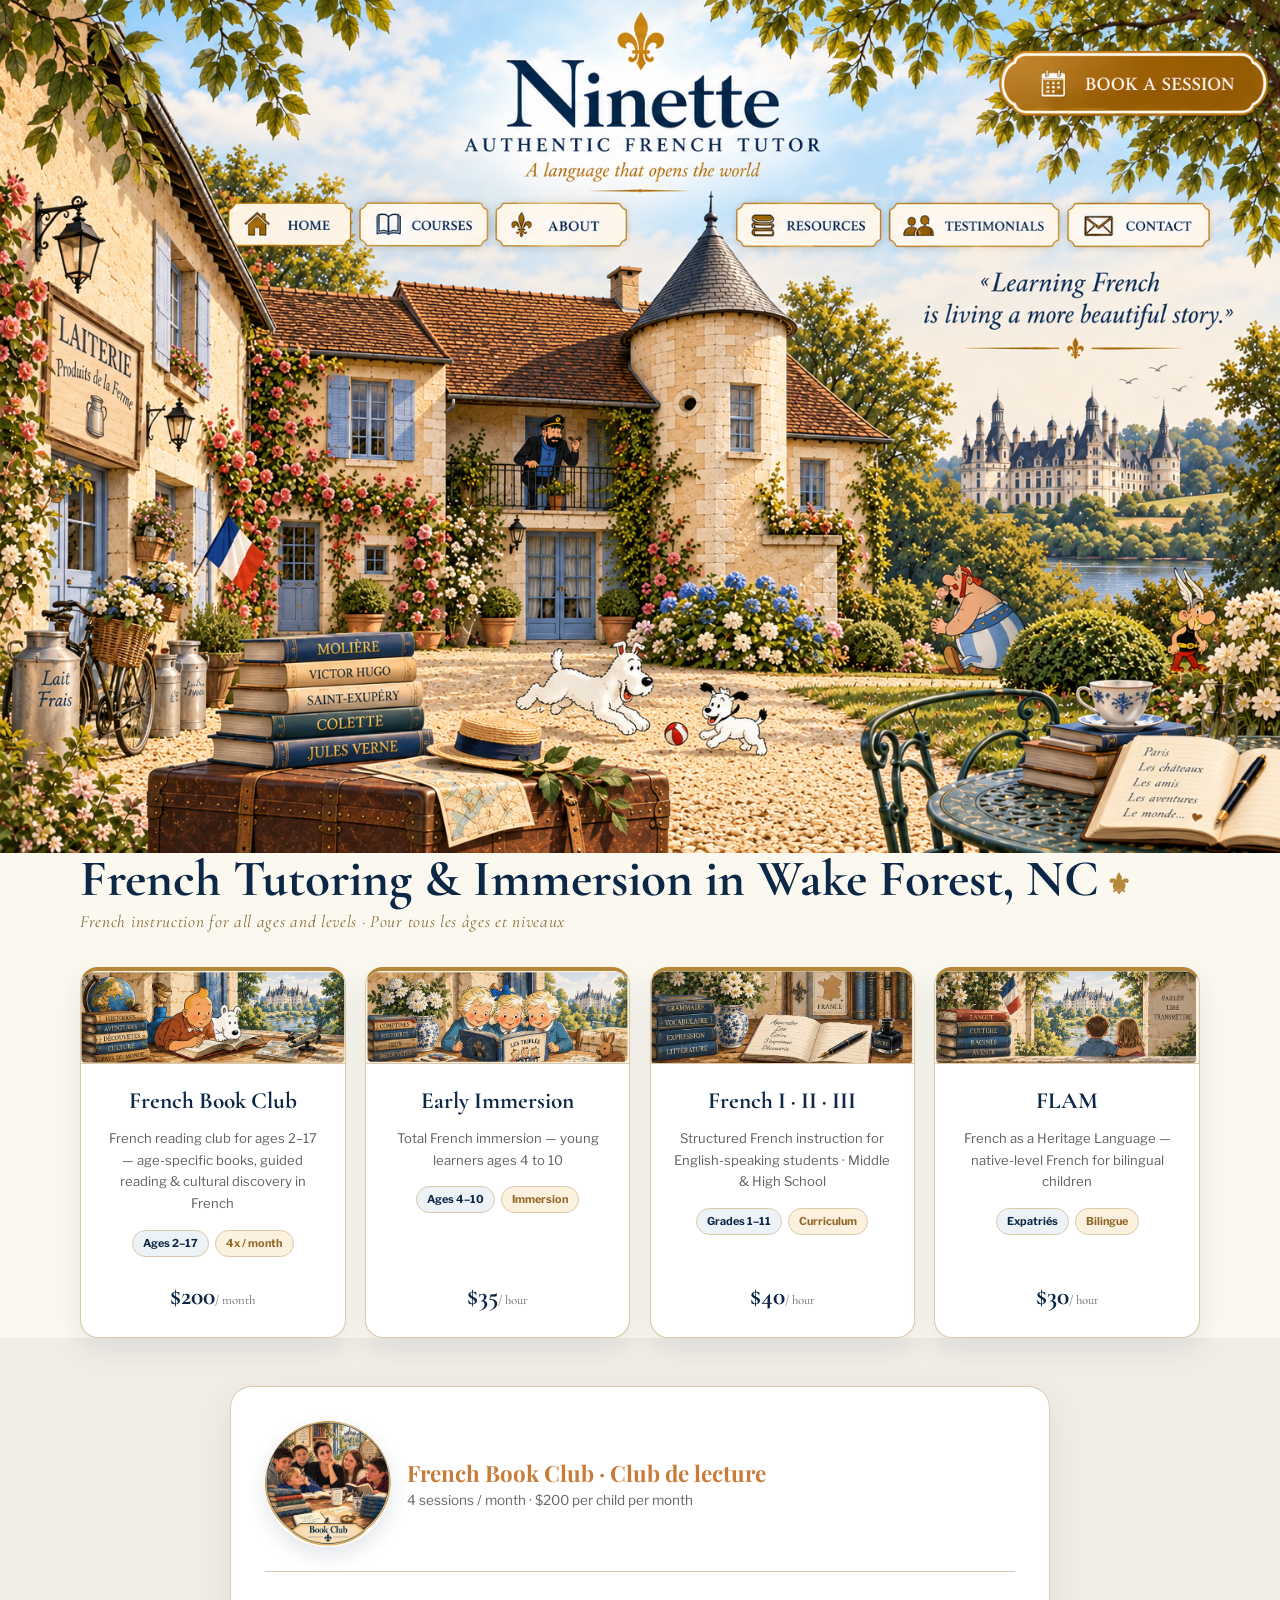
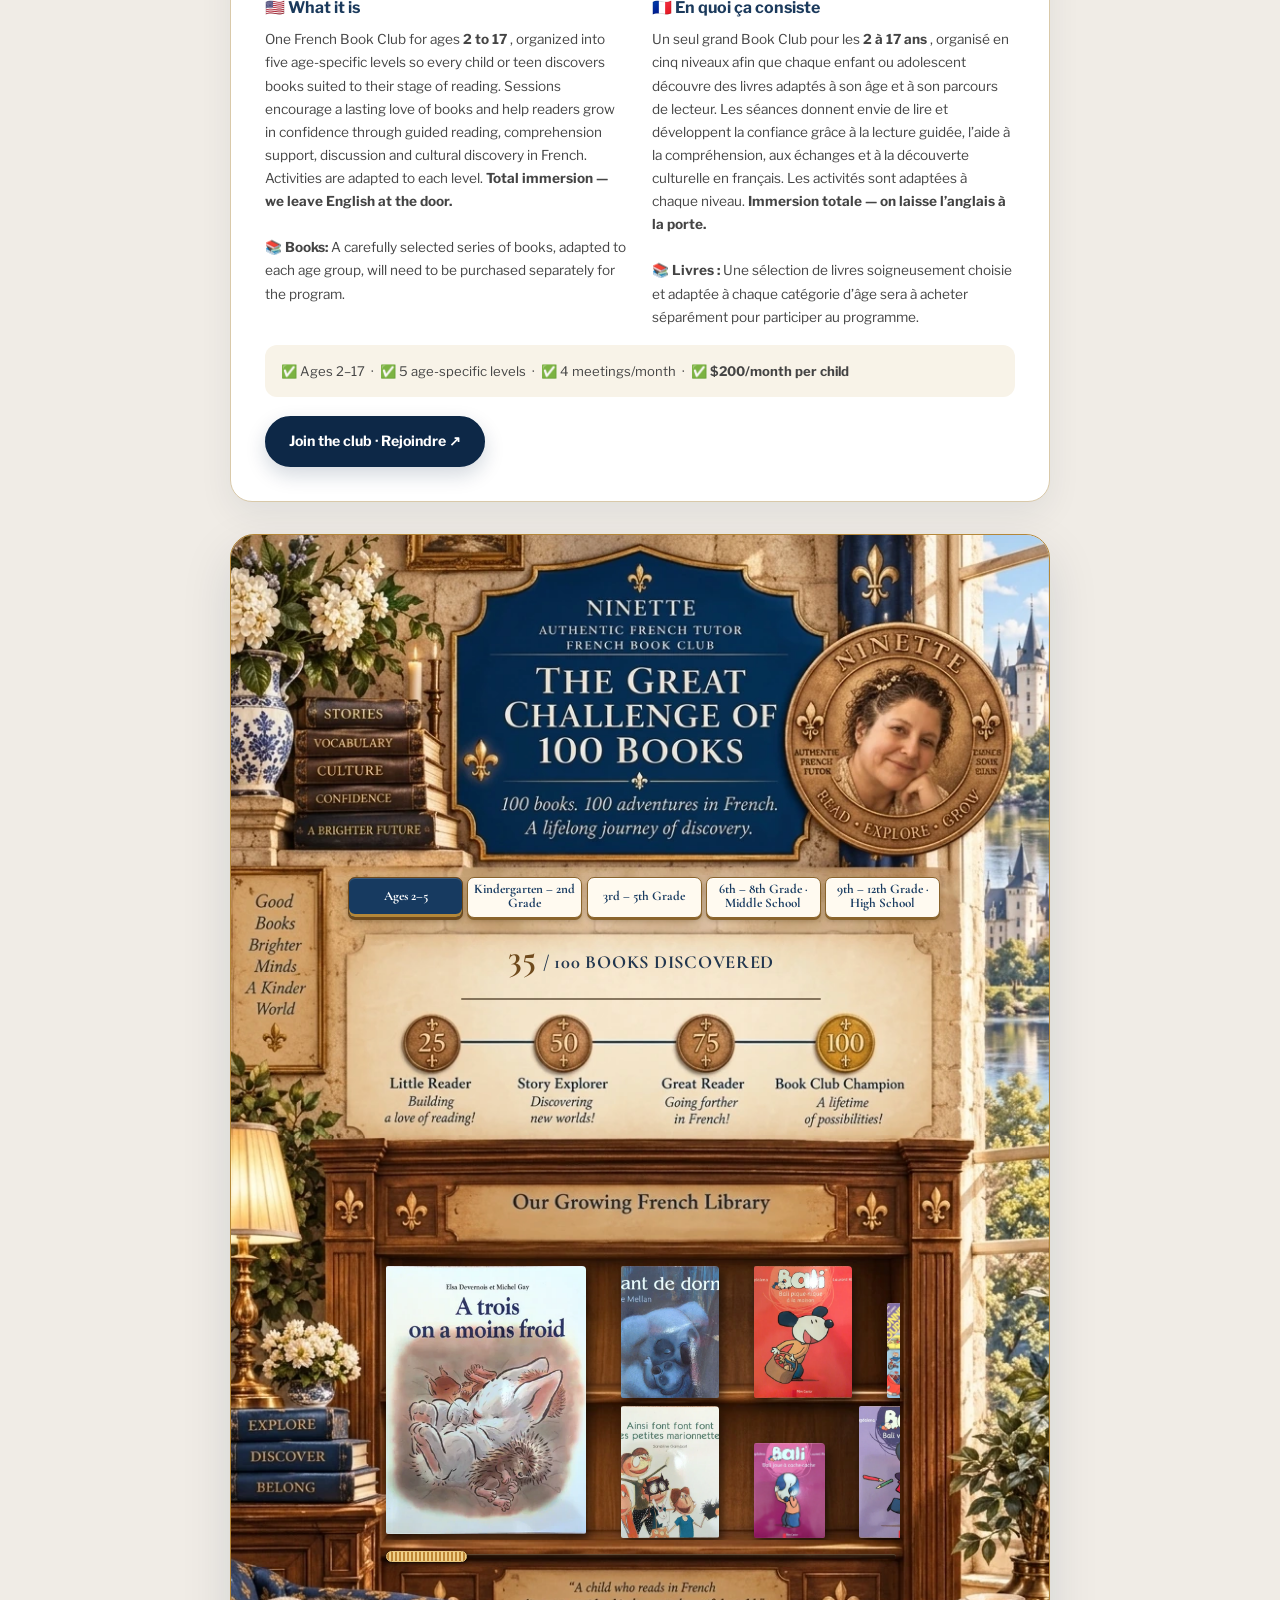
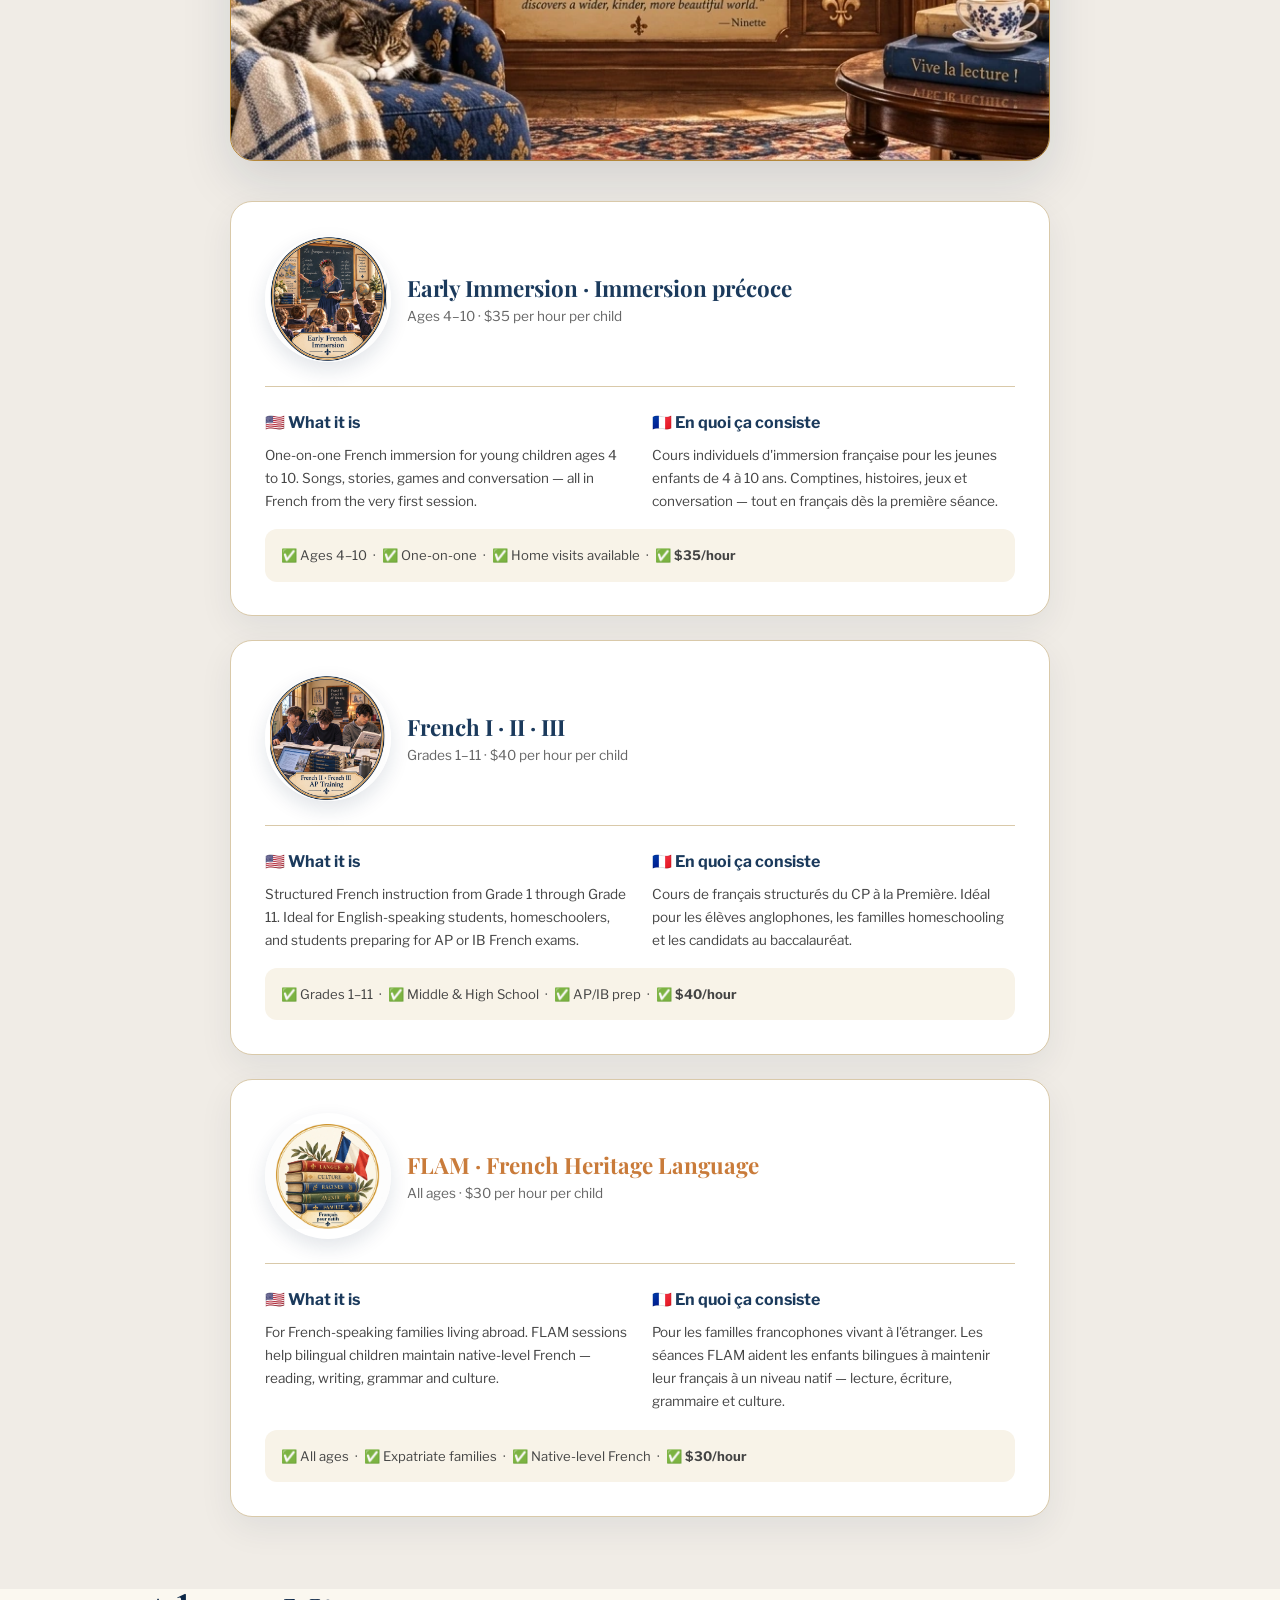
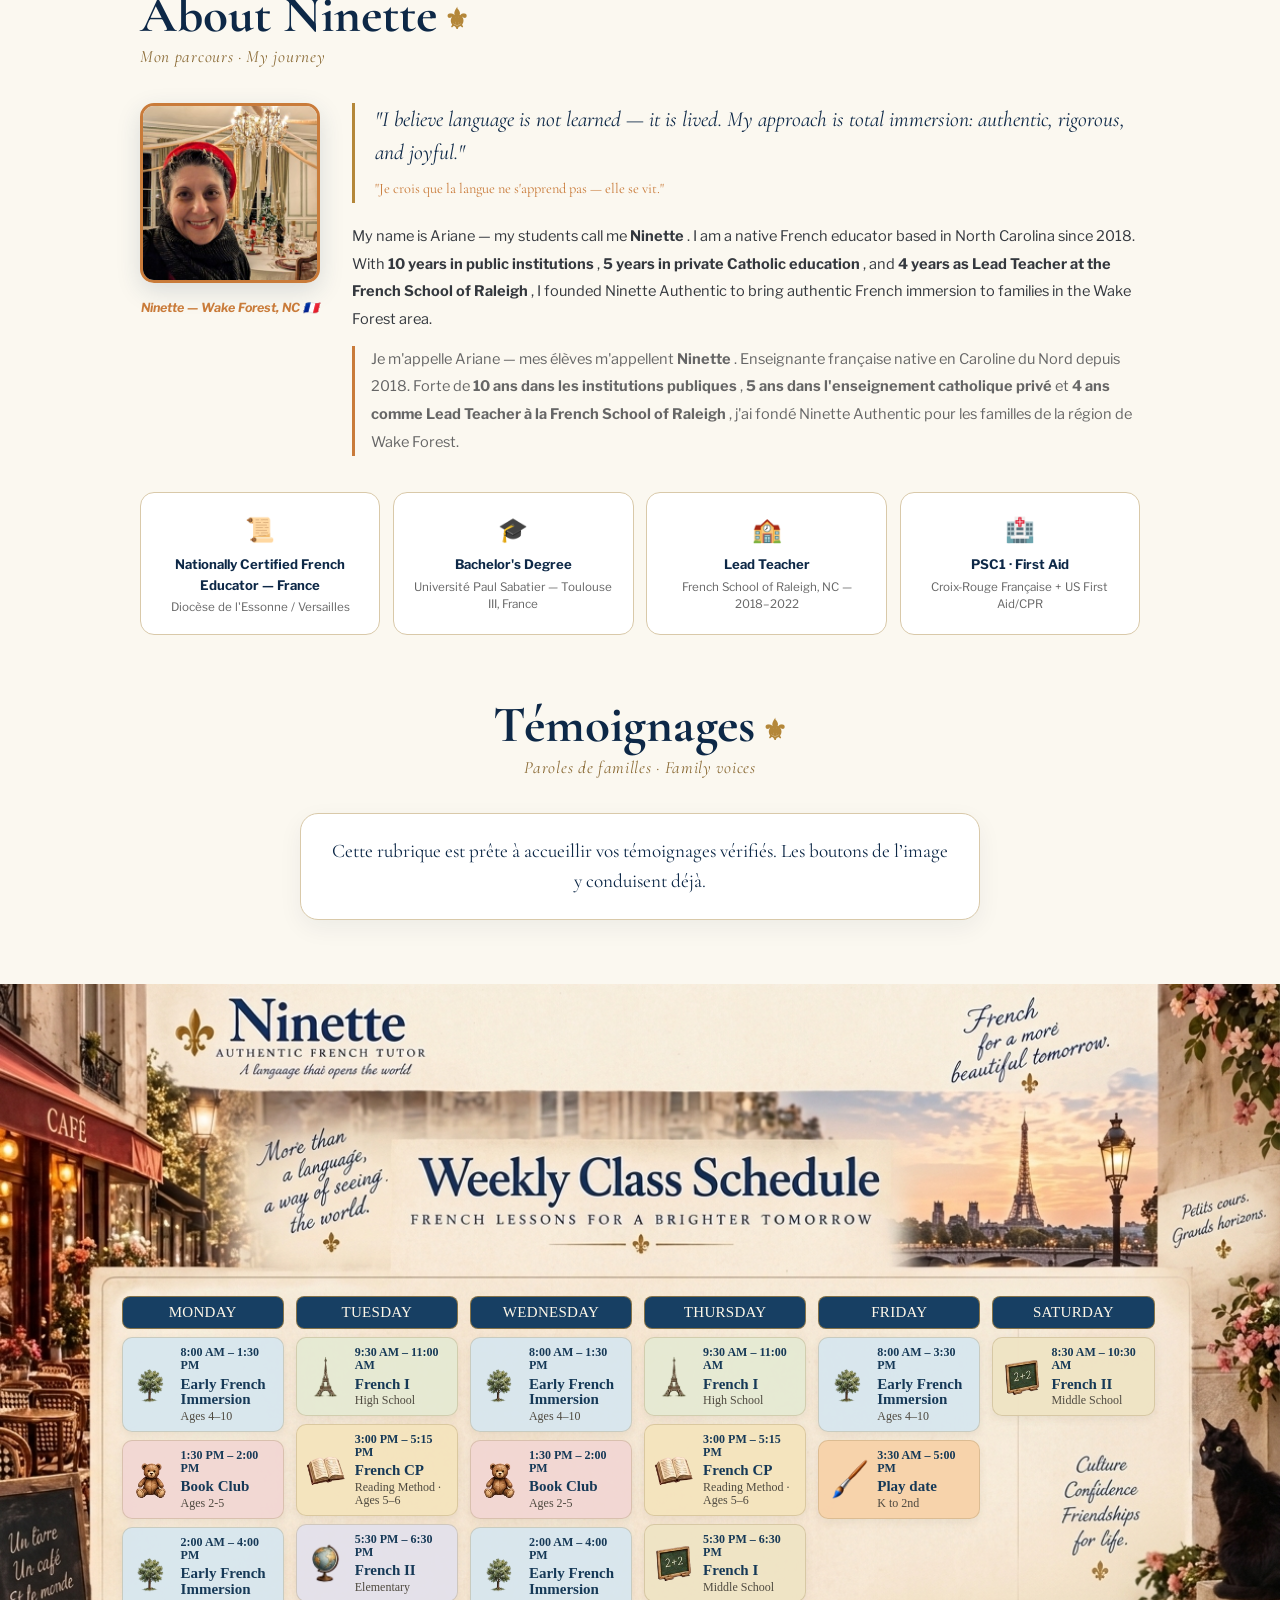
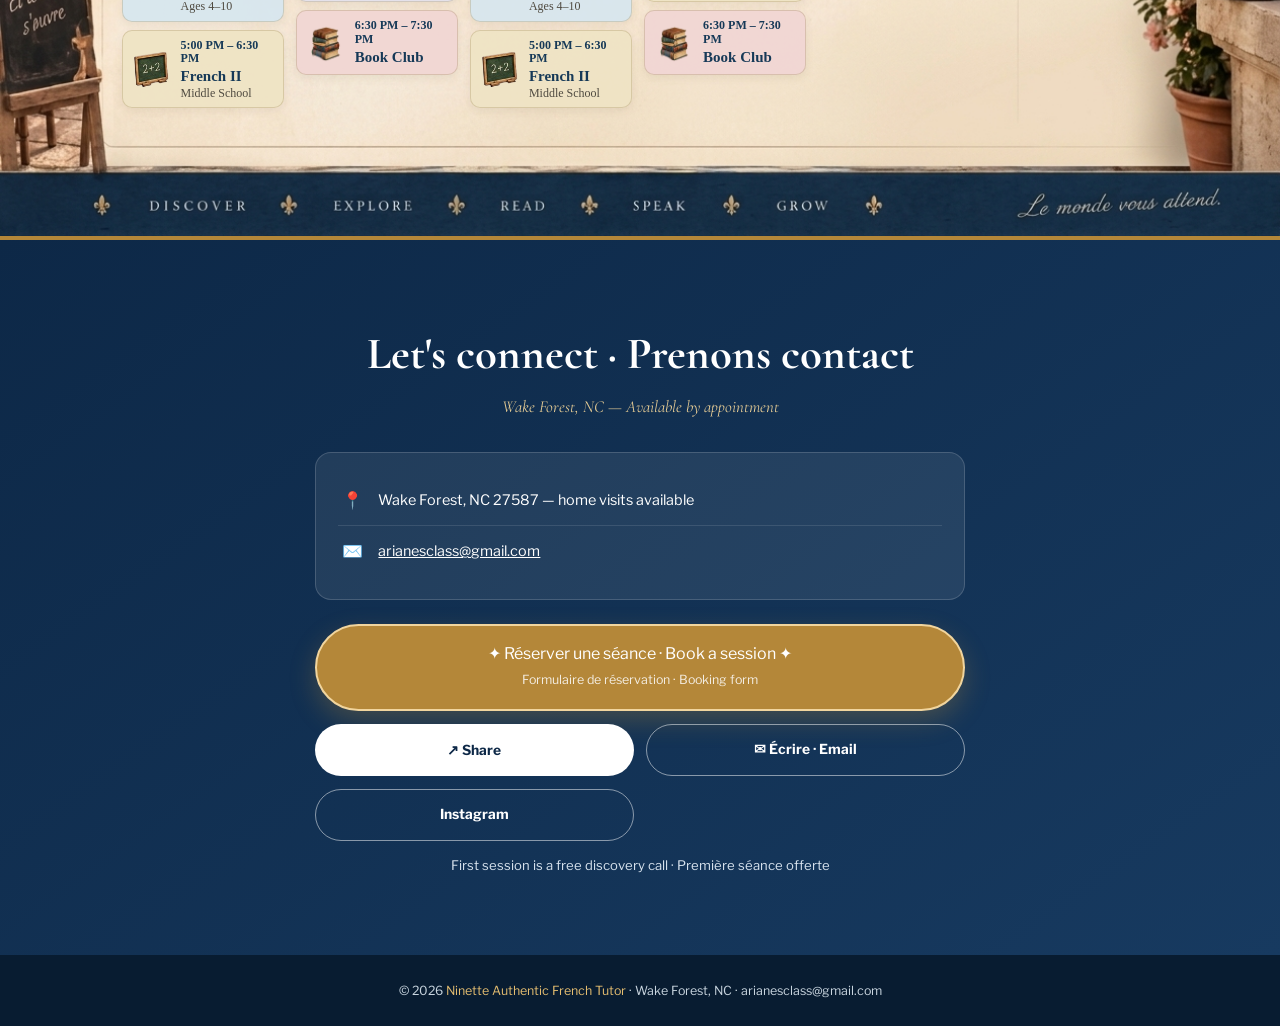
==== commit 65b3fc38: "Adjust schedule" ====
--- a/index.html
+++ b/index.html
@@ -1550,6 +1550,10 @@
 
             .v30-bookclub {
                 background: rgba(241,214,211,.97)
+            }
+
+            .v30-playdate {
+                background: rgba(247, 210, 170, 0.97)
             }
 
             .v30-note {
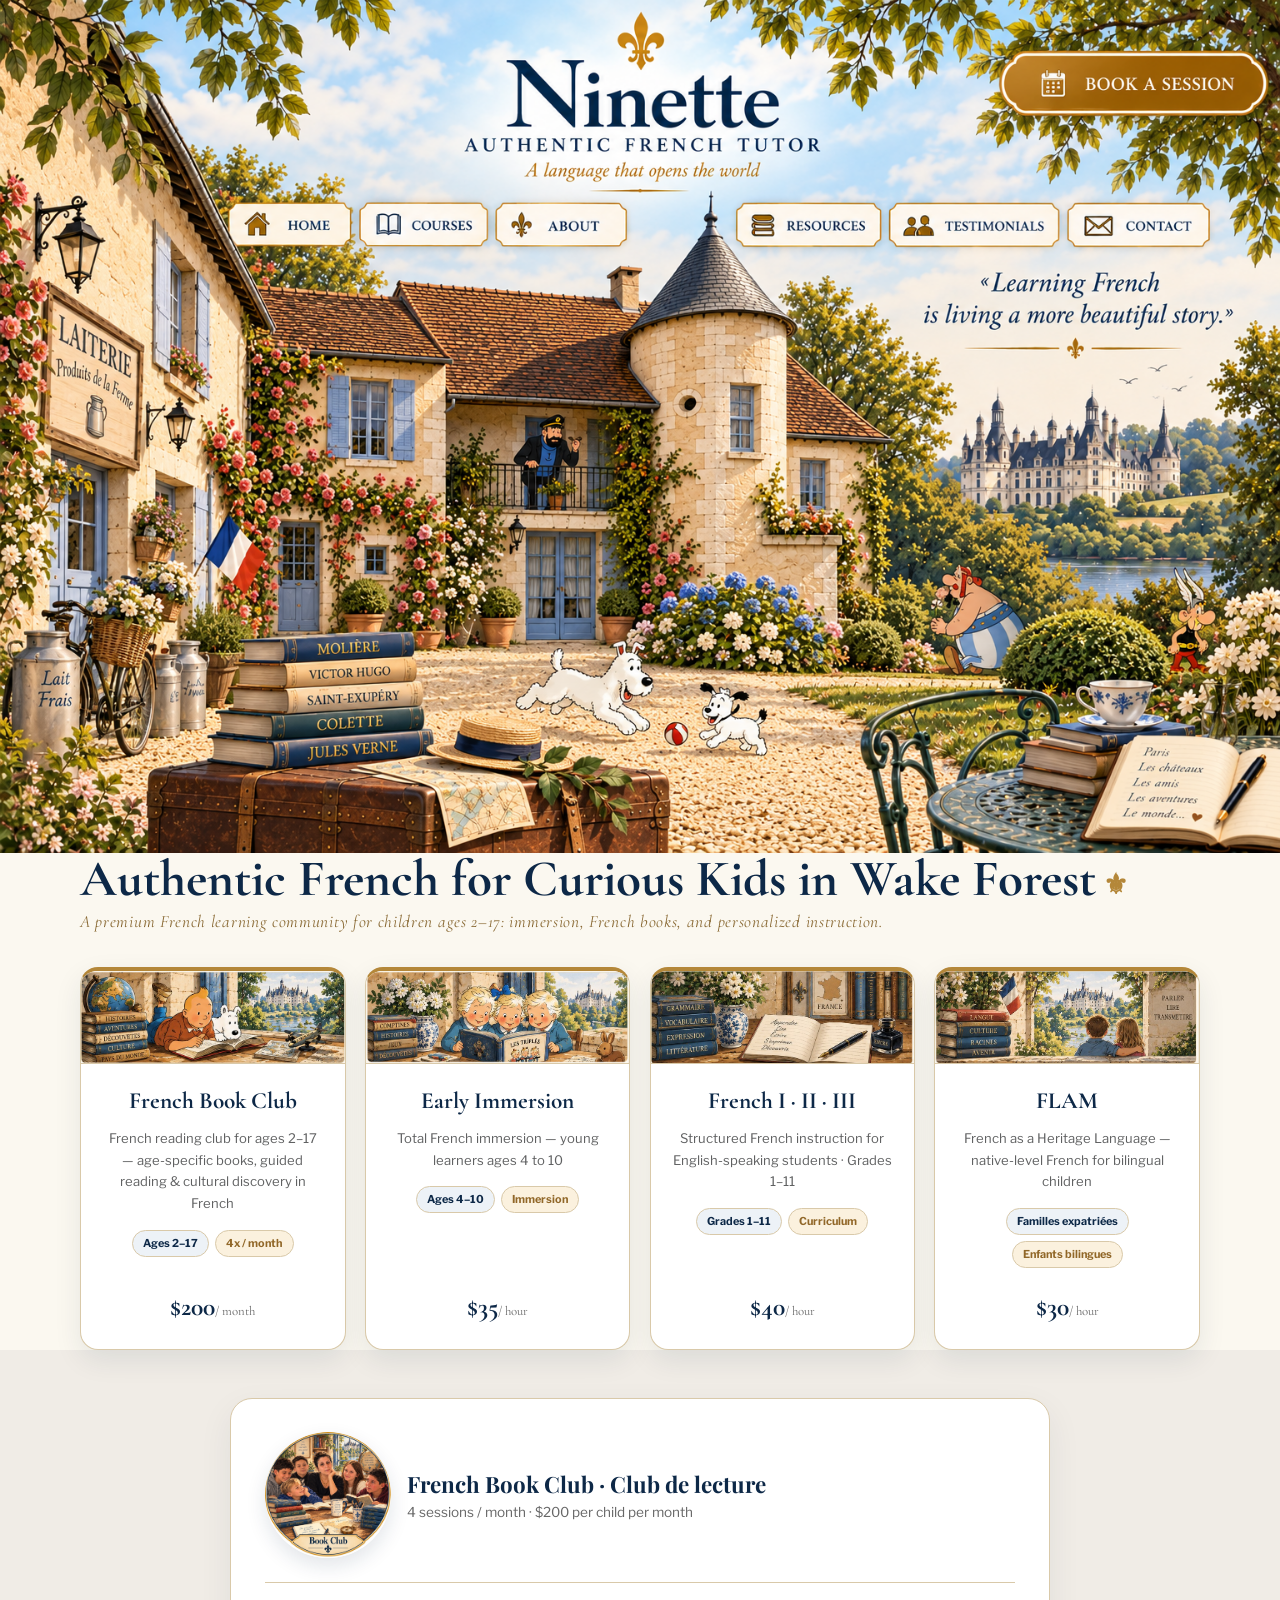
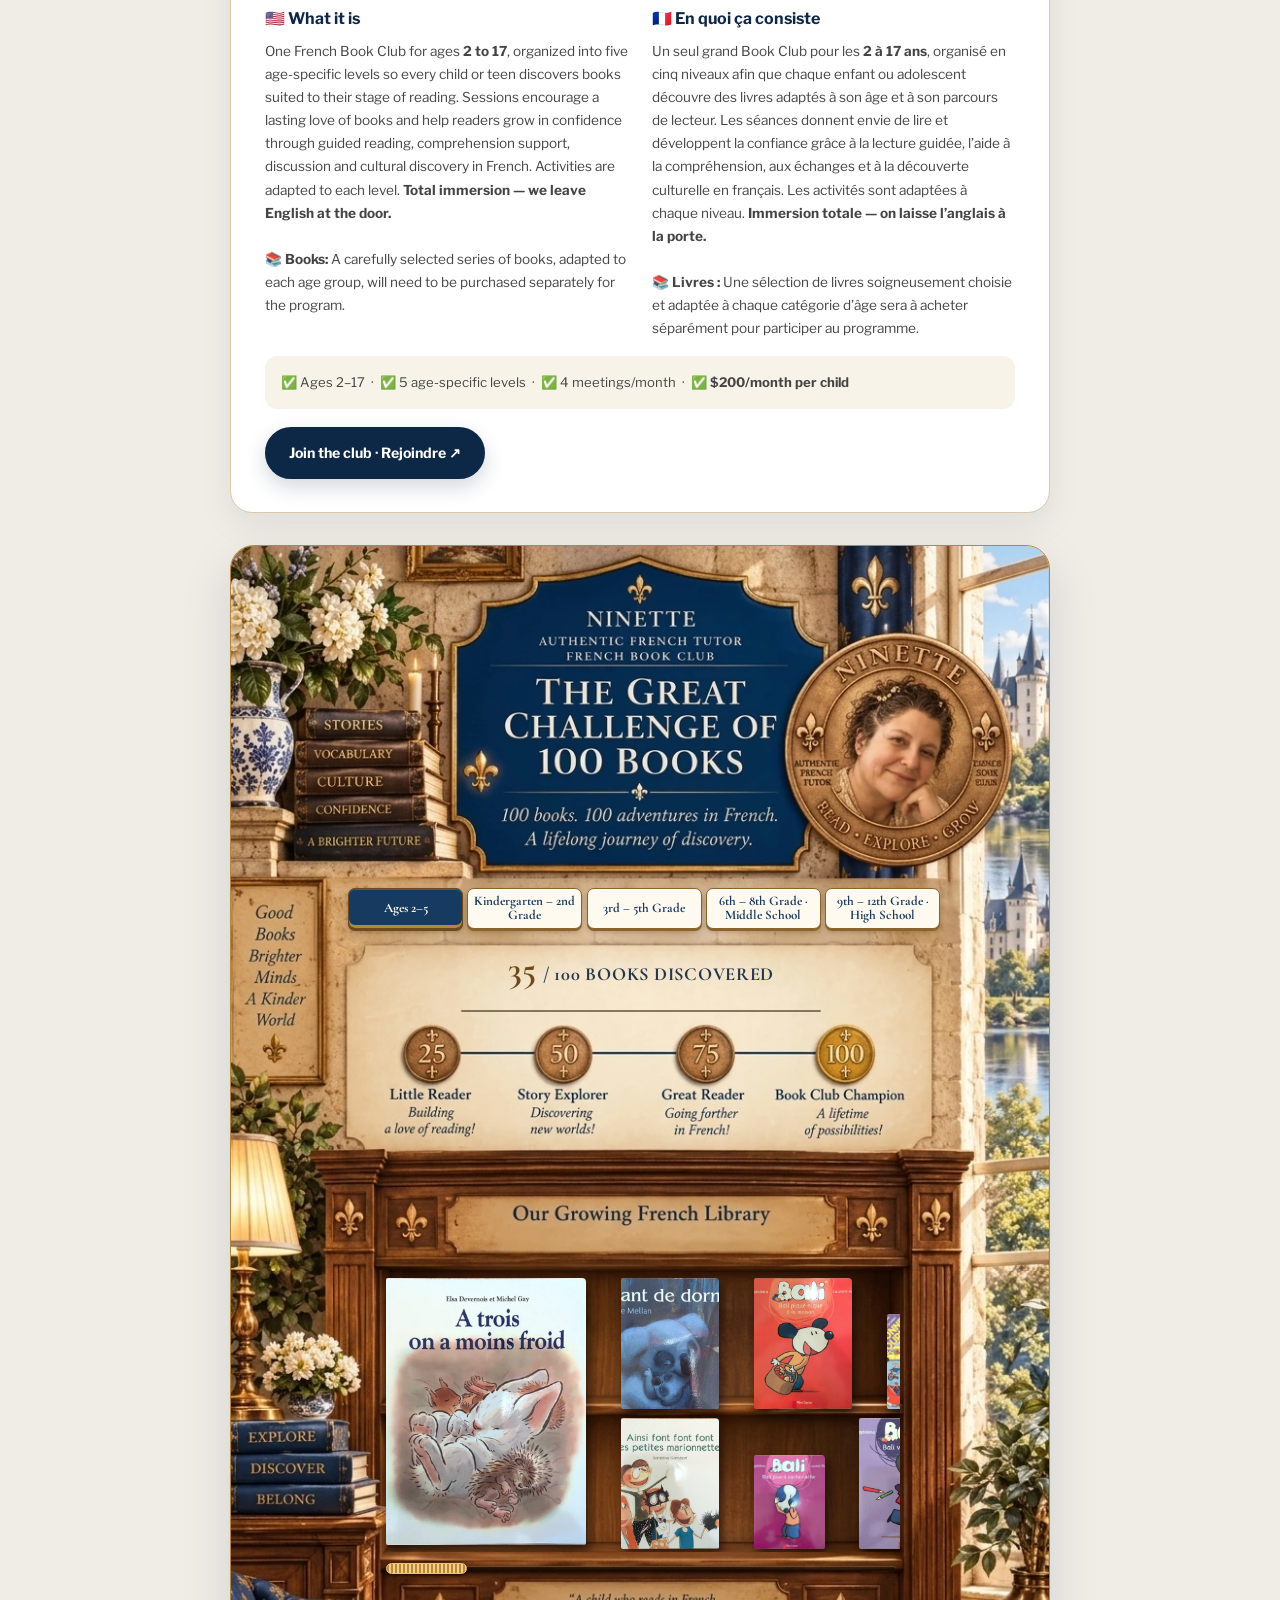
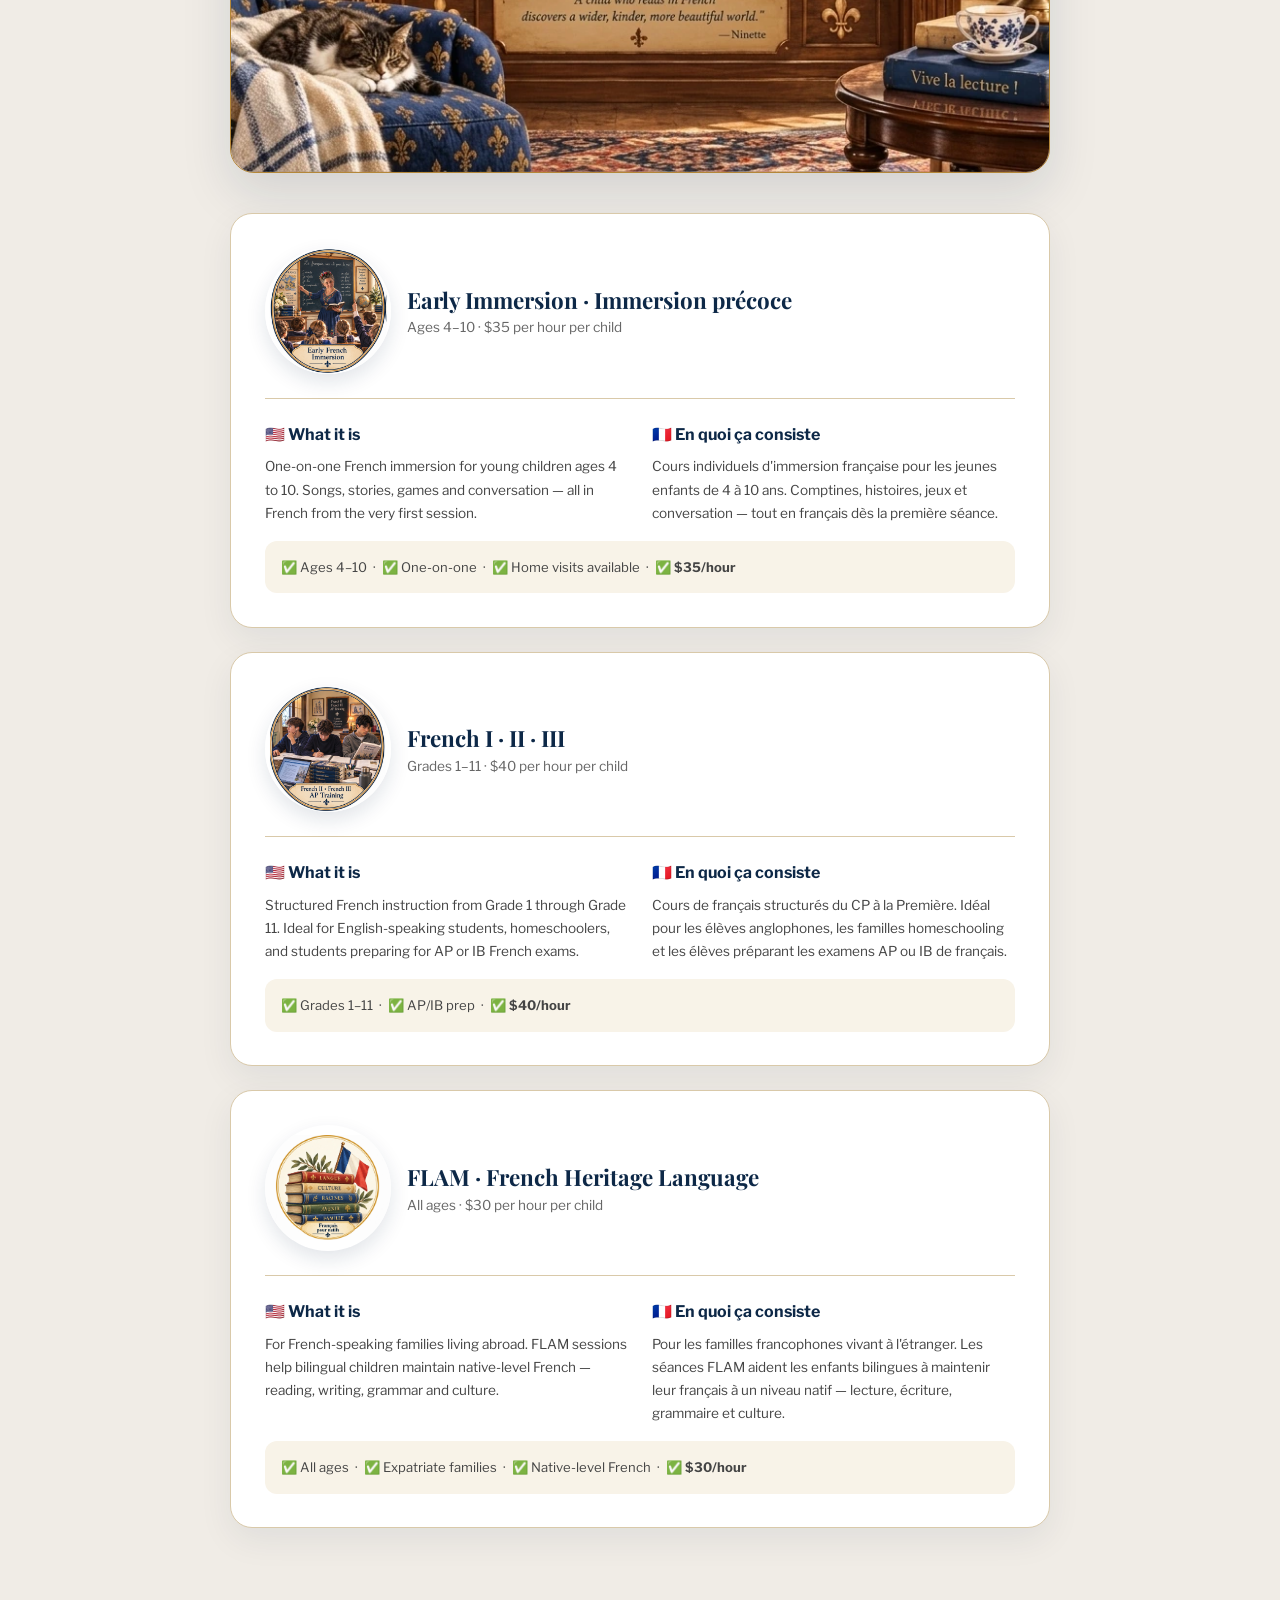
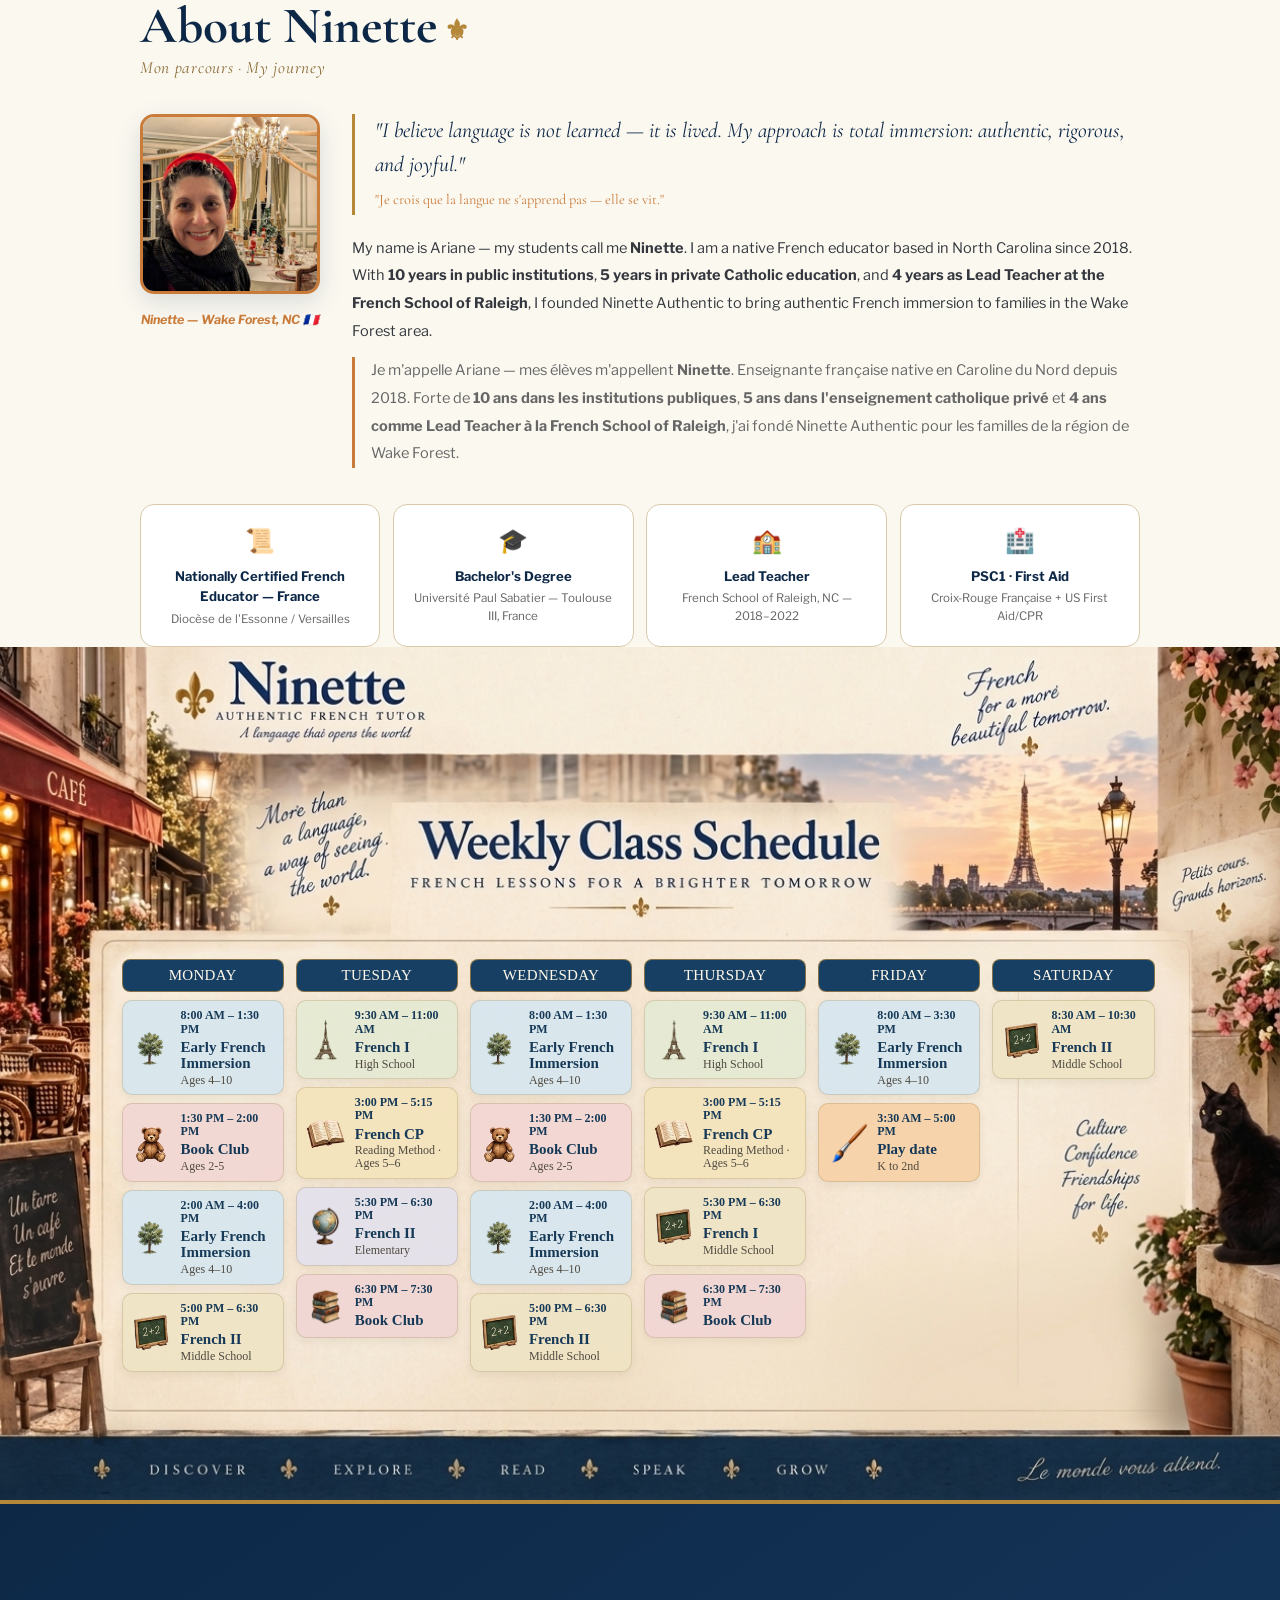
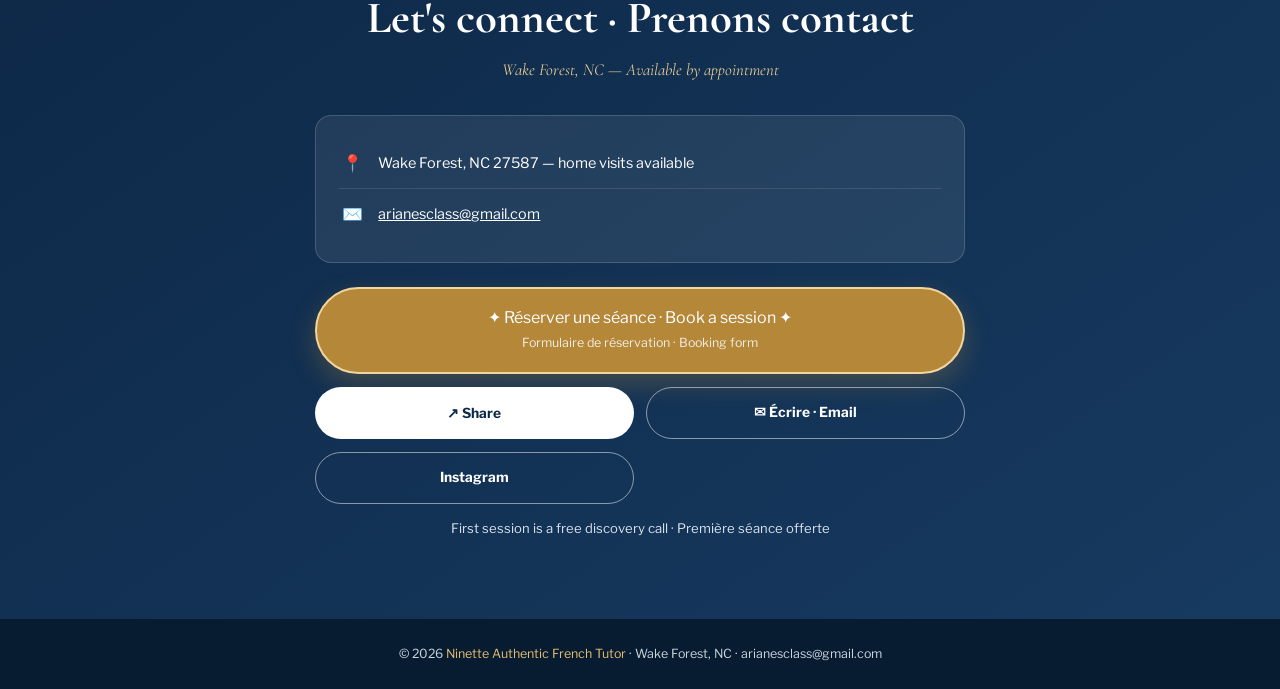
==== commit 40742203: "Small fixes, links, and styles" ====
--- a/index.html
+++ b/index.html
@@ -3,13 +3,13 @@
     <head>
         <meta charset="UTF-8">
         <meta name="viewport" content="width=device-width, initial-scale=1.0">
-        <title>French Tutor in Wake Forest, NC | Ninette Authentic</title>
-        <meta name="description" content="French tutor in Wake Forest, NC: immersion, French I-III, FLAM, and a French book club for children and teens. Native French educator; home visits available.">
+        <title>French with Ninette | French Tutor in Wake Forest, NC</title>
+        <meta name="description" content="French with Ninette offers French tutoring in Wake Forest, NC: immersion, French I-III, FLAM, and a French book club for children and teens. Home visits available.">
         <link rel="canonical" href="https://frenchwithninette.com/">
         <link rel="icon" type="image/webp" href="images/img-010.webp">
         <meta property="og:type" content="website">
-        <meta property="og:title" content="French Tutor in Wake Forest, NC | Ninette Authentic">
-        <meta property="og:description" content="French immersion, French I-III, FLAM, and a French book club for children and teens in Wake Forest, NC.">
+        <meta property="og:title" content="French with Ninette | French Tutor in Wake Forest, NC">
+        <meta property="og:description" content="French tutoring, immersion, French I-III, FLAM, and a French book club for children and teens in Wake Forest, NC.">
         <meta property="og:url" content="https://frenchwithninette.com/">
         <meta property="og:image" content="https://frenchwithninette.com/images/img-001.png">
         <meta name="twitter:card" content="summary_large_image">
@@ -17,11 +17,11 @@
             {
                 "@context": "https://schema.org",
                 "@type": ["LocalBusiness", "EducationalOrganization"],
-                "name": "Ninette Authentic French Tutor",
+                "name": "French with Ninette",
                 "url": "https://frenchwithninette.com/",
                 "image": "https://frenchwithninette.com/images/img-001.png",
                 "email": "arianesclass@gmail.com",
-                "description": "French tutoring, immersion, French I-III, FLAM, and book club programs for children and teens in Wake Forest, North Carolina.",
+                "description": "French with Ninette provides French tutoring, immersion, French I-III, FLAM, and book club programs for children and teens in Wake Forest, North Carolina.",
                 "address": {
                     "@type": "PostalAddress",
                     "addressLocality": "Wake Forest",
@@ -45,1568 +45,7 @@
         </script>
         <link rel="preload" as="image" href="images/img-001.png">
         <link href="https://fonts.googleapis.com/css2?family=Cormorant+Garamond:ital,wght@0,500;0,600;0,700;1,500&family=Libre+Franklin:wght@400;500;600;700&family=Playfair+Display:ital,wght@0,700;1,400&display=swap" rel="stylesheet">
-        <style>
-            :root {
-                --navy: #0d2847;
-                --navy2: #173a60;
-                --gold: #b48739;
-                --gold2: #d7b56d;
-                --cream: #fbf8f0;
-                --paper: #f5efe2;
-                --ink: #172338;
-                --muted: #6b6b67;
-                --line: #d9c9a9;
-                --white: #fff
-            }
-
-            * {
-                margin: 0;
-                padding: 0;
-                box-sizing: border-box
-            }
-
-            html {
-                scroll-behavior: smooth;
-                scroll-padding-top: 88px
-            }
-
-            body {
-                font-family: 'Libre Franklin',sans-serif;
-                background: var(--cream);
-                color: var(--ink);
-                line-height: 1.55
-            }
-
-            a {
-                color: inherit
-            }
-
-            .visually-hidden {
-                position: absolute;
-                width: 1px;
-                height: 1px;
-                padding: 0;
-                margin: -1px;
-                overflow: hidden;
-                clip: rect(0,0,0,0);
-                white-space: nowrap;
-                border: 0
-            }
-
-            .topnav {
-                position: sticky;
-                top: 0;
-                z-index: 1000;
-                display: flex;
-                align-items: center;
-                justify-content: space-between;
-                gap: 24px;
-                padding: 14px clamp(18px,4vw,54px);
-                background: rgba(251,248,240,.96);
-                backdrop-filter: blur(14px);
-                border-bottom: 1px solid var(--line);
-                box-shadow: 0 8px 26px rgba(13,40,71,.08)
-            }
-
-            .topnav-brand {
-                font-family: 'Cormorant Garamond',serif;
-                font-weight: 700;
-                font-size: 1.7rem;
-                color: var(--navy);
-                letter-spacing: .02em
-            }
-
-            .topnav-brand::before {
-                content: '⚜';
-                color: var(--gold);
-                margin-right: .55rem;
-                font-size: 1rem
-            }
-
-            .topnav-links {
-                display: flex;
-                gap: 8px;
-                align-items: center
-            }
-
-            .topnav-links a {
-                font-size: .75rem;
-                font-weight: 700;
-                letter-spacing: .12em;
-                text-transform: uppercase;
-                text-decoration: none;
-                padding: 10px 14px;
-                border-radius: 999px;
-                color: var(--navy);
-                transition: .2s
-            }
-
-            .topnav-links a:hover {
-                background: #efe6d4
-            }
-
-            .topnav-links .nav-cta {
-                background: var(--navy);
-                color: #fff;
-                box-shadow: 0 6px 16px rgba(13,40,71,.20)
-            }
-
-            .topnav-links .nav-cta:hover {
-                background: var(--gold);
-                color: #fff;
-                transform: translateY(-1px)
-            }
-
-            .hero {
-                background: var(--navy);
-                padding: 0
-            }
-
-            .hero-art {
-                position: relative;
-                min-height: min(72vw,760px);
-                background: var(--navy)
-            }
-
-            .hero-actions {
-                position: absolute;
-                left: 50%;
-                bottom: 34px;
-                transform: translateX(-50%);
-                display: flex;
-                gap: 14px;
-                justify-content: center;
-                align-items: center;
-                width: min(92%,900px);
-                z-index: 2
-            }
-
-            .btn {
-                display: inline-flex;
-                align-items: center;
-                justify-content: center;
-                gap: .5rem;
-                min-height: 50px;
-                padding: .9rem 1.4rem;
-                border-radius: 999px;
-                text-decoration: none;
-                font-weight: 700;
-                font-size: .9rem;
-                letter-spacing: .02em;
-                border: 2px solid transparent;
-                transition: .2s;
-                box-shadow: 0 10px 28px rgba(13,40,71,.18)
-            }
-
-            .btn-primary,.hero-cta,.cta-btn {
-                background: var(--gold)!important;
-                color: #fff!important;
-                border: 2px solid #f1d59e!important;
-                box-shadow: 0 10px 26px rgba(180,135,57,.30)!important
-            }
-
-            .btn-primary:hover,.hero-cta:hover,.cta-btn:hover {
-                background: #9e712d!important;
-                transform: translateY(-2px);
-                box-shadow: 0 14px 30px rgba(13,40,71,.28)!important
-            }
-
-            .btn-secondary {
-                background: rgba(255,255,255,.94);
-                color: var(--navy);
-                border-color: #fff
-            }
-
-            .btn-secondary:hover {
-                background: #fff;
-                transform: translateY(-2px)
-            }
-
-            section {
-                max-width: 1000px;
-                margin: 0 auto
-            }
-
-            .sec-title {
-                font-family: 'Cormorant Garamond',serif;
-                font-size: clamp(2.25rem,4vw,3.3rem);
-                font-weight: 700;
-                color: var(--navy);
-                margin-bottom: .1rem;
-                line-height: 1.05
-            }
-
-            .sec-title::after {
-                content: ' ⚜';
-                font-size: .55em;
-                color: var(--gold);
-                vertical-align: middle
-            }
-
-            .sec-sub {
-                font-family: 'Cormorant Garamond',serif;
-                font-size: 1.08rem;
-                color: #8a6a35;
-                font-style: italic;
-                letter-spacing: .04em;
-                margin-bottom: 2rem
-            }
-
-            .divider {
-                height: 1px;
-                background: var(--line);
-                margin: 1.5rem 0
-            }
-
-            .service-grid {
-                display: grid;
-                grid-template-columns: repeat(auto-fit,minmax(205px,1fr));
-                gap: 1.15rem
-            }
-
-            .scard {
-                background: rgba(255,255,255,.88)!important;
-                border-radius: 18px!important;
-                padding: 1.6rem 1.3rem!important;
-                text-align: center;
-                border: 1px solid var(--line)!important;
-                transition: .25s;
-                box-shadow: 0 8px 24px rgba(13,40,71,.06)
-            }
-
-            .scard:hover {
-                transform: translateY(-5px);
-                box-shadow: 0 16px 36px rgba(13,40,71,.12);
-                border-color: var(--gold)!important
-            }
-
-            .scard-icon {
-                font-size: 2rem;
-                margin-bottom: .7rem;
-                display: block
-            }
-
-            .scard h3 {
-                font-family: 'Cormorant Garamond',serif;
-                font-size: 1.45rem!important;
-                color: var(--navy)!important;
-                margin-bottom: .5rem
-            }
-
-            .scard p {
-                font-size: .82rem;
-                color: #5f6061;
-                line-height: 1.65
-            }
-
-            .pill {
-                display: inline-block;
-                font-size: .68rem;
-                font-weight: 700;
-                padding: .25rem .62rem;
-                border-radius: 999px;
-                margin: .2rem .1rem;
-                border: 1px solid var(--line)
-            }
-
-            .pill-blue {
-                background: #edf2f7;
-                color: var(--navy)
-            }
-
-            .pill-gold {
-                background: #fbf1de;
-                color: #916728
-            }
-
-            .price {
-                font-size: 1.6rem!important;
-                font-weight: 700;
-                font-family: 'Cormorant Garamond',serif;
-                margin-top: .6rem;
-                color: var(--navy)!important
-            }
-
-            .detail-box {
-                background: #fff;
-                border-radius: 22px!important;
-                padding: 2.1rem!important;
-                margin-bottom: 1.5rem!important;
-                border: 1px solid var(--line)!important;
-                box-shadow: 0 12px 34px rgba(13,40,71,.07)
-            }
-
-            .detail-grid {
-                display: grid;
-                grid-template-columns: repeat(auto-fit,minmax(230px,1fr));
-                gap: 1.5rem;
-                margin-top: 1rem
-            }
-
-            .detail-tag {
-                border-radius: 12px;
-                padding: 1rem;
-                margin-top: 1rem;
-                font-size: .82rem;
-                color: #444;
-                background: #f8f3e8!important
-            }
-
-            .detail-box a[style*="display:inline-block"] {
-                display: inline-flex!important;
-                align-items: center;
-                justify-content: center;
-                min-height: 48px;
-                margin-top: 1.15rem!important;
-                background: var(--navy)!important;
-                color: #fff!important;
-                border: 2px solid var(--navy)!important;
-                padding: .8rem 1.4rem!important;
-                border-radius: 999px!important;
-                font-weight: 700!important;
-                font-size: .88rem!important;
-                text-decoration: none!important;
-                box-shadow: 0 8px 20px rgba(13,40,71,.18);
-                transition: .2s
-            }
-
-            .detail-box a[style*="display:inline-block"]:hover {
-                background: var(--gold)!important;
-                border-color: var(--gold)!important;
-                transform: translateY(-2px)
-            }
-
-            .about-quote {
-                font-family: 'Cormorant Garamond',serif;
-                font-style: italic;
-                font-size: 1.35rem;
-                color: var(--navy);
-                border-left: 3px solid var(--gold);
-                padding-left: 1.25rem;
-                margin-bottom: 1.25rem;
-                line-height: 1.55
-            }
-
-            .about-body {
-                font-size: .91rem;
-                line-height: 1.9;
-                color: #34383e;
-                margin-bottom: .75rem
-            }
-
-            .cred-grid {
-                display: grid;
-                grid-template-columns: repeat(auto-fit,minmax(170px,1fr));
-                gap: .8rem;
-                margin-top: 1.5rem
-            }
-
-            .cred {
-                background: #fff;
-                border-radius: 14px;
-                padding: 1.1rem;
-                border: 1px solid var(--line);
-                text-align: center
-            }
-
-            .cred-ico {
-                font-size: 1.5rem;
-                margin-bottom: .4rem;
-                display: block
-            }
-
-            .cred h4 {
-                font-size: .82rem;
-                font-weight: 700;
-                color: var(--navy);
-                margin-bottom: .25rem
-            }
-
-            .cred p {
-                font-size: .73rem;
-                color: #666;
-                line-height: 1.5
-            }
-
-            .schedule-wrap {
-                background: #fff;
-                padding: 4.5rem clamp(20px,5vw,64px);
-                border-top: 1px solid #eee3ce;
-                border-bottom: 1px solid #eee3ce
-            }
-
-            .schedule-inner {
-                max-width: 1000px;
-                margin: 0 auto
-            }
-
-            .schedule-title {
-                font-family: 'Cormorant Garamond',serif;
-                font-size: 2.6rem;
-                color: var(--navy);
-                font-weight: 700
-            }
-
-            .schedule-sub {
-                color: #8a6a35;
-                font-family: 'Cormorant Garamond',serif;
-                font-style: italic;
-                font-size: 1.08rem;
-                margin-bottom: 1.4rem
-            }
-
-            .calendar-frame {
-                border-radius: 18px;
-                overflow: hidden;
-                box-shadow: 0 12px 32px rgba(13,40,71,.12);
-                border: 1px solid var(--line)
-            }
-
-            #contact-section {
-                background: linear-gradient(145deg,#0d2847,#173a60);
-                padding: 5rem 2rem;
-                border-top: 4px solid var(--gold)
-            }
-
-            .contact-inner {
-                max-width: 650px;
-                margin: 0 auto;
-                text-align: center
-            }
-
-            .contact-inner h2 {
-                font-family: 'Cormorant Garamond',serif;
-                font-size: 2.8rem;
-                color: #fff;
-                margin-bottom: .25rem
-            }
-
-            .csub {
-                font-family: 'Cormorant Garamond',serif;
-                font-size: 1.05rem;
-                color: #e3ca94;
-                font-style: italic;
-                margin-bottom: 2rem
-            }
-
-            .contact-rows {
-                background: rgba(255,255,255,.08);
-                border: 1px solid rgba(255,255,255,.16);
-                border-radius: 16px;
-                padding: 1.4rem;
-                margin-bottom: 1.5rem;
-                text-align: left
-            }
-
-            .crow {
-                display: flex;
-                align-items: center;
-                gap: .75rem;
-                padding: .75rem 0;
-                border-bottom: 1px solid rgba(255,255,255,.11);
-                font-size: .9rem;
-                color: #fff
-            }
-
-            .crow:last-child {
-                border: none
-            }
-
-            .cico {
-                font-size: 1.05rem;
-                color: #e8c47e;
-                width: 28px;
-                text-align: center
-            }
-
-            .cta-btn {
-                display: block;
-                padding: 1.05rem 1.2rem!important;
-                border-radius: 999px!important;
-                text-decoration: none;
-                text-align: center;
-                transition: .2s;
-                font-size: 1rem!important
-            }
-
-            .free-note {
-                font-size: .82rem;
-                color: #d9e4ef;
-                margin-top: .9rem
-            }
-
-            .contact-actions {
-                display: grid;
-                grid-template-columns: 1fr 1fr;
-                gap: .8rem;
-                margin-top: .8rem
-            }
-
-            .contact-actions a,.contact-actions button {
-                padding: .9rem;
-                border-radius: 999px;
-                text-decoration: none;
-                font-weight: 700;
-                font-size: .86rem;
-                font-family: inherit;
-                cursor: pointer
-            }
-
-            .contact-actions .call,.contact-actions .share {
-                background: #fff;
-                color: var(--navy);
-                border: 0
-            }
-
-            .contact-actions .mail {
-                background: transparent;
-                color: #fff;
-                border: 1px solid rgba(255,255,255,.5)
-            }
-
-            footer {
-                background: #081c31;
-                padding: 1.6rem;
-                text-align: center;
-                font-size: .78rem;
-                color: #c9d5df
-            }
-
-            footer span {
-                color: #e4bd70
-            }
-
-            @media(max-width: 760px) {
-                .topnav {
-                    align-items:flex-start
-                }
-
-                .topnav-links {
-                    gap: 3px;
-                    flex-wrap: wrap;
-                    justify-content: flex-end
-                }
-
-                .topnav-links a {
-                    font-size: .64rem;
-                    padding: 8px 9px
-                }
-
-                .hero-art {
-                    min-height: 78vh;
-                    background-position: center top
-                }
-
-                .hero-actions {
-                    bottom: 22px;
-                    flex-direction: column
-                }
-
-                .hero-actions .btn {
-                    width: min(92vw,380px)
-                }
-
-                section {
-                    padding-top: 3.6rem;
-                    padding-bottom: 3.6rem
-                }
-
-                .detail-box {
-                    padding: 1.4rem!important
-                }
-
-                .contact-actions {
-                    grid-template-columns: 1fr
-                }
-
-                .calendar-frame iframe {
-                    height: 520px
-                }
-
-                .topnav-brand {
-                    font-size: 1.35rem
-                }
-            }
-
-            @media(max-width: 520px) {
-                .topnav {
-                    padding:10px 12px;
-                    flex-direction: column;
-                    align-items: center
-                }
-
-                .topnav-links {
-                    justify-content: center
-                }
-
-                .hero-art {
-                    min-height: 72vh;
-                    margin-top: 0
-                }
-
-                .sec-title {
-                    font-size: 2.35rem
-                }
-
-                .hero-actions {
-                    bottom: 16px
-                }
-            }
-
-            /* --- Netlify-safe layout fixes: real image assets, robust grid, visible CTAs --- */
-            body {
-                overflow-x: hidden
-            }
-
-            .hero {
-                background: var(--navy);
-                padding: 0;
-                overflow: hidden
-            }
-
-            .hero-art {
-                position: relative;
-                min-height: 0!important;
-                background: var(--navy)!important
-            }
-
-            .hero-image {
-                width: 100%;
-                height: auto;
-                display: block;
-                object-fit: contain;
-                object-position: center top
-            }
-
-            .hero-shade {
-                position: absolute;
-                left: 0;
-                right: 0;
-                bottom: 0;
-                height: 24%;
-                background: linear-gradient(to top,rgba(8,28,49,.78),rgba(8,28,49,0));
-                pointer-events: none
-            }
-
-            .hero-actions {
-                position: absolute;
-                left: 50%;
-                bottom: 30px;
-                transform: translateX(-50%);
-                display: flex;
-                gap: 14px;
-                justify-content: center;
-                align-items: center;
-                width: min(92%,900px);
-                z-index: 3
-            }
-
-            .btn {
-                white-space: nowrap
-            }
-
-            #services {
-                max-width: 1120px
-            }
-
-            .service-grid {
-                display: grid!important;
-                grid-template-columns: repeat(4,minmax(0,1fr))!important;
-                gap: 1.2rem!important;
-                align-items: stretch
-            }
-
-            .scard {
-                display: flex!important;
-                flex-direction: column;
-                align-items: center;
-                justify-content: flex-start;
-                min-height: 285px;
-                background: #fff!important;
-                border: 1px solid var(--line)!important;
-                border-top: 4px solid var(--gold)!important;
-                border-radius: 18px!important;
-                padding: 1.6rem 1.25rem!important;
-                box-shadow: 0 10px 28px rgba(13,40,71,.09)!important;
-                overflow: hidden
-            }
-
-            .scard p {
-                max-width: 28ch
-            }
-
-            .scard .price {
-                margin-top: auto!important;
-                padding-top: 1rem
-            }
-
-            .detail-box {
-                overflow: hidden
-            }
-
-            .detail-box a[style*="display:inline-block"],.cta-btn,.nav-cta,.btn-primary {
-                outline: 0;
-                cursor: pointer
-            }
-
-            .detail-box a[style*="display:inline-block"] {
-                min-width: 190px
-            }
-
-            .topnav {
-                min-height: 76px
-            }
-
-            @media(max-width: 980px) {
-                .service-grid {
-                    grid-template-columns:repeat(2,minmax(0,1fr))!important
-                }
-
-                .hero-actions {
-                    bottom: 22px
-                }
-            }
-
-            @media(max-width: 760px) {
-                .topnav {
-                    position:sticky;
-                    top: 0;
-                    align-items: center
-                }
-
-                .hero-image {
-                    min-height: 420px;
-                    object-fit: cover;
-                    object-position: center top
-                }
-
-                .hero-actions {
-                    bottom: 18px;
-                    flex-direction: column;
-                    gap: 9px
-                }
-
-                .hero-actions .btn {
-                    width: min(88vw,390px)
-                }
-
-                .hero-shade {
-                    height: 34%
-                }
-            }
-
-            @media(max-width: 560px) {
-                .service-grid {
-                    grid-template-columns:1fr!important
-                }
-
-                .scard {
-                    min-height: 250px
-                }
-
-                .hero-image {
-                    min-height: 390px
-                }
-
-                .topnav {
-                    flex-direction: column;
-                    gap: 8px;
-                    padding: 10px 12px
-                }
-
-                .topnav-links {
-                    width: 100%;
-                    justify-content: center;
-                    flex-wrap: wrap
-                }
-
-                .topnav-links a {
-                    padding: 7px 9px
-                }
-
-                .hero-actions {
-                    position: relative;
-                    left: auto;
-                    bottom: auto;
-                    transform: none;
-                    width: auto;
-                    padding: 16px;
-                    background: var(--navy)
-                }
-
-                .hero-shade {
-                    display: none
-                }
-
-                .btn {
-                    white-space: normal
-                }
-
-                .hero-actions .btn {
-                    width: 100%
-                }
-            }
-
-            /* === HERO INTERACTIF : aucun bandeau séparé, navigation cliquable sur l'image === */
-            html {
-                scroll-padding-top: 0!important
-            }
-
-            .topnav {
-                display: none!important
-            }
-
-            .hero {
-                margin: 0!important;
-                padding: 0!important;
-                background: #fbf8f0!important
-            }
-
-            .hero-art {
-                position: relative!important;
-                width: 100%;
-                max-width: none!important;
-                overflow: hidden!important;
-                background: #fbf8f0!important
-            }
-
-            .hero-image {
-                display: block!important;
-                width: 100%!important;
-                height: auto!important;
-                min-height: 0!important;
-                object-fit: contain!important;
-                object-position: center top!important
-            }
-
-            .hero-shade,.hero-actions {
-                display: none!important
-            }
-
-            .hero-hotspot {
-                position: absolute;
-                display: block;
-                z-index: 20;
-                border-radius: 12px;
-                text-decoration: none;
-                outline: 0;
-                background: rgba(255,255,255,0);
-                border: 2px solid transparent;
-                transition: background .18s ease,border-color .18s ease,box-shadow .18s ease,transform .18s ease
-            }
-
-            .hero-hotspot:hover,.hero-hotspot:focus-visible {
-                background: rgba(255,248,232,.17);
-                border-color: rgba(186,126,25,.85);
-                box-shadow: 0 0 0 4px rgba(255,255,255,.50),0 8px 24px rgba(13,40,71,.18);
-                transform: translateY(-1px)
-            }
-
-            .hero-hotspot span {
-                position: absolute;
-                width: 1px;
-                height: 1px;
-                padding: 0;
-                margin: -1px;
-                overflow: hidden;
-                clip: rect(0,0,0,0);
-                white-space: nowrap;
-                border: 0
-            }
-
-            /* coordonnées en pourcentage basées sur le visuel d'ouverture verrouillé 1536 × 1024 */
-            .hs-reserver {
-                left: 78.12%;
-                top: 5.37%;
-                width: 20.83%;
-                height: 8.79%;
-                border-radius: 32px
-            }
-
-            .hs-accueil {
-                left: 18.62%;
-                top: 23.63%;
-                width: 8.98%;
-                height: 5.37%
-            }
-
-            .hs-cours {
-                left: 28.39%;
-                top: 23.63%;
-                width: 9.83%;
-                height: 5.37%
-            }
-
-            .hs-about {
-                left: 39.32%;
-                top: 23.63%;
-                width: 9.77%;
-                height: 5.37%
-            }
-
-            .hs-resources {
-                left: 57.03%;
-                top: 23.63%;
-                width: 11.59%;
-                height: 5.37%
-            }
-
-            .hs-testimonials {
-                left: 69.21%;
-                top: 23.63%;
-                width: 13.80%;
-                height: 5.37%
-            }
-
-            .hs-contact {
-                left: 83.79%;
-                top: 23.63%;
-                width: 10.87%;
-                height: 5.37%
-            }
-
-            #temoignages {
-                max-width: 1000px;
-                margin: 0 auto;
-                padding: 4rem clamp(20px,5vw,64px);
-                text-align: center;
-                background: var(--cream)
-            }
-
-            #temoignages .coming {
-                max-width: 680px;
-                margin: 1rem auto 0;
-                padding: 1.4rem 1.6rem;
-                border: 1px solid var(--line);
-                border-radius: 18px;
-                background: #fff;
-                box-shadow: 0 8px 24px rgba(13,40,71,.06);
-                font-family: 'Cormorant Garamond',serif;
-                font-size: 1.2rem;
-                color: var(--navy)
-            }
-
-            @media(max-width: 760px) {
-                .hero-art {
-                    overflow-x:hidden!important
-                }
-
-                .hero-image {
-                    width: 100%!important;
-                    height: auto!important;
-                    min-height: 0!important;
-                    object-fit: contain!important
-                }
-
-                .hero-hotspot {
-                    border-radius: 8px
-                }
-
-                .hs-reserver {
-                    border-radius: 20px
-                }
-            }
-
-            @media(max-width: 520px) {
-                .hero-image {
-                    min-height:0!important
-                }
-
-                .hero-hotspot:hover {
-                    transform: none
-                }
-            }
-
-            /* illustrated service banners: titles and content preserved */
-            .scard {
-                padding: 0!important;
-                overflow: hidden;
-                text-align: left!important
-            }
-
-            .scard-banner {
-                width: 100%;
-                aspect-ratio: 2.85/1;
-                object-fit: cover;
-                display: block;
-                border-bottom: 1px solid var(--line)
-            }
-
-            .scard-body {
-                padding: 1.25rem 1.3rem 1.35rem;
-                text-align: center;
-                display: flex;
-                flex-direction: column;
-                flex: 1
-            }
-
-            .scard .scard-icon {
-                display: none
-            }
-
-            .scard h3 {
-                margin-top: 0
-            }
-
-            @media(max-width: 560px) {
-                .scard-banner {
-                    aspect-ratio:2.5/1
-                }
-            }
-
-            .detail-picto {
-                width: 126px;
-                height: 126px;
-                object-fit: contain;
-                border-radius: 50%;
-                border: none;
-                box-shadow: 0 8px 20px rgba(13,40,71,.12);
-                flex: 0 0 126px;
-                background: #fff
-            }
-
-            @media(max-width: 760px) {
-                .detail-picto {
-                    width:100px;
-                    height: 100px;
-                    flex-basis: 100px
-                }
-            }
-
-            @media(max-width: 560px) {
-                .detail-picto {
-                    width:84px;
-                    height: 84px;
-                    flex-basis: 84px
-                }
-            }
-
-            /* === HERO V10 VERROUILLE : image entière, aucun bandeau ne la rogne === */
-            .hero,.hero-art {
-                height: auto!important;
-                max-height: none!important;
-                overflow: visible!important
-            }
-
-            .hero-image {
-                display: block!important;
-                width: 100%!important;
-                height: auto!important;
-                max-height: none!important;
-                object-fit: contain!important;
-                object-position: center top!important
-            }
-
-            #services {
-                margin-top: 0!important
-            }
-
-            /* === BOOK CLUB — unified, JS-driven, single page, no locked mockup images === */
-            #bookclub {
-                margin: 2rem 0 2.5rem;
-                border: 1px solid #b48739;
-                border-radius: 24px;
-                overflow: hidden;
-                background: #efe4cf;
-                box-shadow: 0 20px 50px rgba(13,40,71,.13)
-            }
-
-            .bc-banner {
-                display: block;
-                width: 100%;
-                height: auto;
-            }
-
-            .bc-top {
-                position: relative;
-                line-height: 0;
-                aspect-ratio: 842 / 268;
-                overflow: hidden;
-            }
-
-            .bc-top-img,
-            .bc-cornice,
-            .bc-bottom,
-            .bc-shelf-band-img {
-                display: block;
-                width: 100%;
-                height: auto;
-                margin: 0;
-            }
-
-            .bc-top-img {
-                height: 100%;
-                object-fit: cover;
-            }
-
-            .bc-shelf-band-img {
-                height: 100%;
-                object-fit: cover;
-            }
-
-            .bc-cornice {
-                margin-top: -1px;
-                margin-bottom: -1px;
-            }
-
-            .bc-tabs {
-                position: absolute;
-                left: 14.3%;
-                right: 13.3%;
-                top: 0.8%;
-                height: 15.7%;
-                display: grid;
-                grid-template-columns: repeat(5,minmax(0,1fr));
-                gap: .7%;
-                line-height: normal;
-            }
-
-            .bc-tab {
-                font-family: 'Cormorant Garamond',serif;
-                font-size: clamp(.5rem,1.25vw,.82rem);
-                font-weight: 700;
-                line-height: 1.06;
-                padding: 2px 3px;
-                border-radius: 7px;
-                border: 1px solid #8a642c;
-                background: #fffaf0;
-                color: #173a60;
-                cursor: pointer;
-                display: flex;
-                align-items: center;
-                justify-content: center;
-                text-align: center;
-                box-shadow: inset 0 1px 0 rgba(255,255,255,.95),0 2px 0 #8a642c,0 3px 5px rgba(58,37,12,.28);
-                transition: background .15s ease,border-color .15s ease,box-shadow .15s ease,transform .15s ease;
-            }
-
-            .bc-tab:hover,
-            .bc-tab:focus-visible {
-                background: #fff;
-                border-color: #5f4018;
-                box-shadow: inset 0 1px 0 #fff,0 3px 0 #6f4a1c,0 5px 8px rgba(58,37,12,.32);
-                transform: translateY(-1px);
-            }
-
-            .bc-tab:focus-visible {
-                outline: 2px solid #173a60;
-                outline-offset: 2px;
-            }
-
-            .bc-tab:active {
-                box-shadow: inset 0 2px 4px rgba(31,19,8,.32),0 1px 0 #6f4a1c;
-                transform: translateY(1px);
-            }
-
-            .bc-tab.active {
-                background: #173a60;
-                color: #fff;
-                border-color: #6f4a1c;
-                box-shadow: inset 0 1px 0 rgba(255,255,255,.16),inset 0 -3px 0 #b48739,0 2px 0 #6f4a1c,0 3px 5px rgba(58,37,12,.35);
-            }
-
-            .bc-counter {
-                position: absolute;
-                left: 15.4%;
-                right: 15.1%;
-                top: 29%;
-                height: 14%;
-                display: flex;
-                flex-direction: column;
-                justify-content: center;
-                text-align: center;
-                line-height: normal;
-            }
-
-            .bc-count {
-                font-family: 'Cormorant Garamond',serif;
-                font-size: clamp(.9rem,2.4vw,1.6rem);
-                font-weight: 700;
-                color: #22364e;
-                letter-spacing: .01em;
-                white-space: nowrap;
-            }
-
-            .bc-count b {
-                color: #6f4a1c;
-                font-size: 1.35em;
-            }
-
-            .bc-count-label {
-                font-size: .72em;
-                letter-spacing: .04em;
-            }
-
-            .bc-progress {
-                width: min(74%,360px);
-                margin: 3.5% auto 0;
-                height: clamp(5px,1.4vw,10px);
-                background: rgba(52,34,14,.26);
-                border: 1px solid rgba(52,34,14,.42);
-                border-radius: 99px;
-                overflow: hidden;
-            }
-
-            .bc-progress-fill {
-                height: 100%;
-                background: linear-gradient(90deg,#8a5a1f,#e0bd72);
-                transition: width .3s ease;
-            }
-
-            .bc-shelf-band {
-                position: relative;
-                line-height: 0;
-                background: #241507;
-                aspect-ratio: 842 / 317;
-                overflow: hidden;
-            }
-
-            .bc-shelf {
-                position: absolute;
-                left: 18.4%;
-                right: 18.2%;
-                top: 2.2%;
-                bottom: 8.7%;
-                display: flex;
-                flex-direction: column;
-                gap: 3%;
-                overflow-x: auto;
-                overflow-y: hidden;
-                padding: 0 .5% .3%;
-                line-height: normal;
-                scrollbar-width: thin;
-                scrollbar-color: #a9803f rgba(0,0,0,.35);
-            }
-
-            .bc-scrollbar {
-                position: absolute;
-                left: 18.9%;
-                right: 18.7%;
-                bottom: 2.5%;
-                height: 5px;
-                border-radius: 99px;
-                background: rgba(20,10,4,.62);
-                box-shadow: inset 0 1px 1px rgba(255,235,188,.25);
-                cursor: ew-resize;
-            }
-
-            .bc-scrollbar[hidden] {
-                display: none;
-            }
-
-            .bc-scroll-thumb {
-                position: absolute;
-                top: -3px;
-                bottom: -3px;
-                left: 0;
-                min-width: 32px;
-                border: 1px solid #e8c77c;
-                border-radius: 99px;
-                background: repeating-linear-gradient(90deg,#bd8535 0 2px,#f0d18b 2px 4px);
-                box-shadow: 0 1px 3px rgba(0,0,0,.7);
-                cursor: grab;
-                touch-action: none;
-            }
-
-            .bc-scroll-thumb:active {
-                cursor: grabbing;
-            }
-
-            .bc-shelf.is-empty {
-                align-items: center;
-                justify-content: center;
-                overflow: hidden;
-            }
-
-            .bc-shelf-row {
-                min-height: 0;
-                display: flex;
-                flex: 1 1 0;
-                align-items: flex-end;
-                gap: 1.1%;
-                width: max-content;
-                overflow: visible;
-            }
-
-            .bc-book {
-                flex: 0 0 auto;
-                margin: 0;
-                height: 100%;
-                aspect-ratio: 3 / 4;
-                scroll-snap-align: start;
-            }
-
-            .bc-book.is-compact {
-                height: 72%;
-            }
-
-            .bc-book.is-tall {
-                height: 203%;
-                align-self: flex-start;
-                position: relative;
-                z-index: 1;
-            }
-
-            .bc-book.is-spacer {
-                visibility: hidden;
-                pointer-events: none;
-            }
-
-            .bc-book img {
-                height: 100%;
-                width: 100%;
-                object-fit: cover;
-                display: block;
-                border-radius: 2px 4px 2px 2px;
-                box-shadow: 3px 6px 11px rgba(0,0,0,.6);
-            }
-
-            .bc-empty {
-                max-width: 84%;
-                text-align: center;
-                background: rgba(250,244,232,.95);
-                border: 1px solid #cbb78c;
-                border-radius: 12px;
-                padding: .8rem 1rem;
-            }
-
-            .bc-empty p {
-                font-size: clamp(.62rem,1.5vw,.82rem);
-                color: #4a4133;
-                line-height: 1.5;
-                margin-bottom: .5rem;
-            }
-
-            .bc-empty a {
-                font-size: clamp(.62rem,1.5vw,.82rem);
-                font-weight: 700;
-                color: #8a5a1f;
-                text-decoration: none;
-            }
-
-            .bc-empty a:hover {
-                text-decoration: underline;
-            }
-
-            @media(max-width: 480px) {
-                .bc-tabs {
-                    top: .8%;
-                    height: 11.5%;
-                }
-
-                .bc-tab {
-                    font-size: .44rem;
-                    line-height: .95;
-                    padding: 1px;
-                    border-radius: 5px;
-                }
-
-                .bc-counter {
-                    top: 25%;
-                    height: 14%;
-                }
-
-                .bc-count {
-                    font-size: .82rem;
-                }
-
-                .bc-progress {
-                    margin-top: 2%;
-                    height: 5px;
-                }
-
-                .bc-count-label {
-                    letter-spacing: 0;
-                }
-            }
-        </style>
-        <style id="ninette-v30-paris-schedule">
-            /* The illustrated scene remains a single responsive image; the live,
-   horizontally scrollable class grid is confined to its blank parchment panel. */
-            .v30-schedule {
-                max-width: 1536px;
-                margin: 0 auto;
-                padding: 0;
-                background: #f5eddd;
-                position: relative;
-                aspect-ratio: 1280 / 848;
-            }
-
-            .v30-background {
-                display: block;
-                width: 100%;
-                height: auto;
-            }
-
-            .v30-frame {
-                position: absolute;
-                inset: 34.1% 8.1% 8.7% 7.8%;
-                overflow: hidden;
-                border-radius: clamp(8px,1.2vw,18px);
-            }
-
-            .v30-scroll {
-                width: 100%;
-                height: 100%;
-                overflow-x: auto;
-                overflow-y: auto;
-                scroll-snap-type: x proximity;
-            }
-
-            .v30-grid {
-                display: grid;
-                grid-template-columns: repeat(6,minmax(150px,1fr));
-                gap: 12px;
-                align-items: start;
-                padding: clamp(10px,1.7vw,24px);
-                min-width: 900px;
-            }
-
-            .v30-day {
-                min-width: 0;
-                display: flex;
-                flex-direction: column;
-                scroll-snap-align: start;
-            }
-
-            .v30-day-head {
-                background: #173f63;
-                color: #fff8e9;
-                border: 1px solid rgba(190,142,61,.65);
-                padding: 8px 4px;
-                border-radius: 8px;
-                text-align: center;
-                font: 500 15px/1 Georgia,"Times New Roman",serif;
-                letter-spacing: .02em;
-                text-transform: uppercase;
-                margin-bottom: 8px;
-            }
-
-            .v30-card {
-                border-radius: 10px;
-                padding: 8px;
-                margin-bottom: 8px;
-                border: 1px solid rgba(160,135,90,.30);
-                box-shadow: 0 3px 8px rgba(80,60,40,.08);
-                color: #163957;
-                display: flex;
-                align-items: center;
-                gap: 8px;
-                text-align: left;
-            }
-
-            .v30-card-content {
-                min-width: 0;
-                flex: 1;
-            }
-
-            .v30-time {
-                font: 700 12px/1.1 Georgia,"Times New Roman",serif;
-                margin-bottom: 4px;
-                white-space: normal;
-            }
-
-            .v30-course {
-                font: 700 15px/1.06 Georgia,"Times New Roman",serif;
-            }
-
-            .v30-level {
-                margin-top: 2px;
-                font: 400 12px/1.05 Georgia,"Times New Roman",serif;
-                color: #4f4a40;
-            }
-
-            .v30-mark {
-                flex: 0 0 42px;
-                width: 42px;
-                height: 42px;
-                object-fit: contain;
-                display: block;
-            }
-
-            .v30-immersion {
-                background: rgba(216,231,238,.96)
-            }
-
-            .v30-high {
-                background: rgba(229,234,211,.96)
-            }
-
-            .v30-story {
-                background: rgba(242,215,211,.96)
-            }
-
-            .v30-cp {
-                background: rgba(244,228,189,.97)
-            }
-
-            .v30-elementary {
-                background: rgba(227,225,235,.96)
-            }
-
-            .v30-middle {
-                background: rgba(239,228,197,.97)
-            }
-
-            .v30-bookclub {
-                background: rgba(241,214,211,.97)
-            }
-
-            .v30-playdate {
-                background: rgba(247, 210, 170, 0.97)
-            }
-
-            .v30-note {
-                margin-top: auto;
-                padding: 7px 3px;
-                text-align: center;
-                color: #294b69;
-                font: italic 13px/1.22 Georgia,"Times New Roman",serif;
-            }
-
-            @media(max-width: 700px) {
-                .v30-schedule {
-                    aspect-ratio: auto;
-                    padding-bottom: 12px;
-                }
-
-                .v30-background {
-                    height: clamp(132px,34vw,238px);
-                    object-fit: cover;
-                    object-position: center top;
-                }
-
-                .v30-frame {
-                    position: relative;
-                    inset: auto;
-                    margin: -8px 12px 0;
-                    border: 1px solid rgba(160,135,90,.38);
-                    border-radius: 10px;
-                    background: #f5eddd;
-                    box-shadow: 0 4px 12px rgba(80,60,40,.12);
-                }
-
-                .v30-scroll {
-                    overflow-x: auto;
-                    overflow-y: hidden;
-                }
-
-                .v30-grid {
-                    display: flex;
-                    gap: 12px;
-                    padding: 10px;
-                    min-width: max-content;
-                }
-
-                .v30-day {
-                    flex: 0 0 min(55vw,240px);
-                }
-
-                .v30-mark {
-                    display: none;
-                }
-            }
-        </style>
+        <link rel="stylesheet" href="styles.css">
     </head>
     <body>
         <header id="top" class="hero" aria-label="Ninette Authentic French Tutor">
@@ -1628,9 +67,6 @@
                 <a class="hero-hotspot hs-resources" href="#resources" aria-label="Resources">
                     <span>Resources</span>
                 </a>
-                <a class="hero-hotspot hs-testimonials" href="#temoignages" aria-label="Testimonials">
-                    <span>Testimonials</span>
-                </a>
                 <a class="hero-hotspot hs-contact" href="#contact-section" aria-label="Contact">
                     <span>Contact</span>
                 </a>
@@ -1639,89 +75,96 @@
         <!-- SERVICES -->
         <span id="resources" aria-hidden="true"></span>
         <section id="services">
-            <h1 class="sec-title">French Tutoring &amp; Immersion in Wake Forest, NC</h1>
-            <div class="sec-sub">French instruction for all ages and levels · Pour tous les âges et niveaux</div>
+            <h1 class="sec-title">Authentic French for Curious Kids in Wake Forest</h1>
+            <div class="sec-sub">A premium French learning community for children ages 2–17: immersion, French books, and personalized instruction.</div>
             <div class="service-grid">
-                <div class="scard" style="border-color:#C97B3A;background:linear-gradient(135deg,#fff 80%,#FDF0E4)">
+                <a class="scard-link" href="#detail-bookclub" aria-label="Discover the French Book Club">
+                    <div class="scard">
                     <img loading="lazy" decoding="async" class="scard-banner" src="images/img-003.jpg" alt="Illustration littéraire française pour le French Book Club">
                     <div class="scard-body">
                         <span class="scard-icon">📚</span>
-                        <h3 style="color:#C97B3A">French Book Club</h3>
+                        <h3>French Book Club</h3>
                         <p>French reading club for ages 2–17 — age-specific books, guided reading & cultural discovery in French</p>
-                        <div style="margin-top:.75rem">
+                        <div class="program-pills">
                             <span class="pill pill-blue">Ages 2–17</span>
                             <span class="pill pill-gold">4x / month</span>
                         </div>
-                        <div class="price" style="color:#C97B3A">
-                            $200<span style="font-size:.8rem;color:#666;font-weight:400">/ month</span>
-                        </div>
-                    </div>
-                </div>
-                <div class="scard">
+                        <div class="price">
+                            $200<span class="price-unit">/ month</span>
+                        </div>
+                    </div>
+                    </div>
+                </a>
+                <a class="scard-link" href="#detail-immersion" aria-label="Explore Early Immersion">
+                    <div class="scard">
                     <img loading="lazy" decoding="async" class="scard-banner" src="images/img-004.jpg" alt="Illustration pour Early Immersion">
                     <div class="scard-body">
                         <span class="scard-icon">🌱</span>
                         <h3>Early Immersion</h3>
                         <p>Total French immersion — young learners ages 4 to 10</p>
-                        <div style="margin-top:.75rem">
+                        <div class="program-pills">
                             <span class="pill pill-blue">Ages 4–10</span>
                             <span class="pill pill-gold">Immersion</span>
                         </div>
-                        <div class="price" style="color:#1B3A5C">
-                            $35<span style="font-size:.8rem;color:#666;font-weight:400">/ hour</span>
-                        </div>
-                    </div>
-                </div>
-                <div class="scard">
+                        <div class="price">
+                            $35<span class="price-unit">/ hour</span>
+                        </div>
+                    </div>
+                    </div>
+                </a>
+                <a class="scard-link" href="#detail-french123" aria-label="Explore French I, II, and III">
+                    <div class="scard">
                     <img loading="lazy" decoding="async" class="scard-banner" src="images/img-005.jpg" alt="Illustration scolaire française pour French I II III">
                     <div class="scard-body">
                         <span class="scard-icon">📖</span>
                         <h3>French I · II · III</h3>
-                        <p>Structured French instruction for English-speaking students · Middle & High School</p>
-                        <div style="margin-top:.75rem">
+                        <p>Structured French instruction for English-speaking students · Grades 1–11</p>
+                        <div class="program-pills">
                             <span class="pill pill-blue">Grades 1–11</span>
                             <span class="pill pill-gold">Curriculum</span>
                         </div>
-                        <div class="price" style="color:#1B3A5C">
-                            $40<span style="font-size:.8rem;color:#666;font-weight:400">/ hour</span>
-                        </div>
-                    </div>
-                </div>
-                <div class="scard">
+                        <div class="price">
+                            $40<span class="price-unit">/ hour</span>
+                        </div>
+                    </div>
+                    </div>
+                </a>
+                <a class="scard-link" href="#detail-flam" aria-label="Explore FLAM French Heritage Language">
+                    <div class="scard">
                     <img loading="lazy" decoding="async" class="scard-banner" src="images/img-006.jpg" alt="Illustration de transmission de la langue française pour FLAM">
                     <div class="scard-body">
                         <span class="scard-icon">🏡</span>
                         <h3>FLAM</h3>
                         <p>French as a Heritage Language — native-level French for bilingual children</p>
-                        <div style="margin-top:.75rem">
-                            <span class="pill pill-blue">Expatriés</span>
-                            <span class="pill pill-gold">Bilingue</span>
-                        </div>
-                        <div class="price" style="color:#C97B3A">
-                            $30<span style="font-size:.8rem;color:#666;font-weight:400">/ hour</span>
-                        </div>
-                    </div>
-                </div>
+                        <div class="program-pills">
+                            <span class="pill pill-blue">Familles expatriées</span>
+                            <span class="pill pill-gold">Enfants bilingues</span>
+                        </div>
+                        <div class="price">
+                            $30<span class="price-unit">/ hour</span>
+                        </div>
+                    </div>
+                    </div>
+                </a>
             </div>
         </section>
         <!-- DETAIL SECTIONS -->
-        <div style="background:#f0ece6;padding:3rem 2rem">
-            <div style="max-width:820px;margin:0 auto">
-                <div id="detail-bookclub" class="detail-box" style="border:2px solid #C97B3A">
-                    <div style="display:flex;align-items:center;gap:1rem">
+        <div class="details-section">
+            <div class="details-inner">
+                <div id="detail-bookclub" class="detail-box">
+                    <div class="detail-header">
                         <img loading="lazy" decoding="async" class="detail-picto" src="images/img-007.jpg" alt="French Book Club">
                         <div>
-                            <h2 style="font-family:'Playfair Display',serif;color:#C97B3A;font-size:1.4rem">French Book Club · Club de lecture</h2>
-                            <div style="font-size:.85rem;color:#666">4 sessions / month · $200 per child per month</div>
+                            <h2 class="detail-title">French Book Club · Club de lecture</h2>
+                            <div class="detail-meta">4 sessions / month · $200 per child per month</div>
                         </div>
                     </div>
                     <div class="divider"></div>
                     <div class="detail-grid">
                         <div>
-                            <h4 style="color:#1B3A5C;margin-bottom:.5rem">🇺🇸 What it is</h4>
-                            <p style="font-size:.85rem;color:#444;line-height:1.7">
-                                One French Book Club for ages <strong>2 to 17</strong>
-                                , organized into five age-specific levels so every child or teen discovers books suited to their stage of reading. Sessions encourage a lasting love of books and help readers grow in confidence through guided reading, comprehension support, discussion and cultural discovery in French. Activities are adapted to each level. <strong>Total immersion — we leave English at the door.</strong>
+                            <h4 class="detail-label">🇺🇸 What it is</h4>
+                            <p class="detail-copy">
+                                One French Book Club for ages <strong>2 to 17</strong>, organized into five age-specific levels so every child or teen discovers books suited to their stage of reading. Sessions encourage a lasting love of books and help readers grow in confidence through guided reading, comprehension support, discussion and cultural discovery in French. Activities are adapted to each level. <strong>Total immersion — we leave English at the door.</strong>
                                 <br>
                                 <br>
                                 📚 <strong>Books:</strong>
@@ -1729,10 +172,9 @@
                             </p>
                         </div>
                         <div>
-                            <h4 style="color:#1B3A5C;margin-bottom:.5rem">🇫🇷 En quoi ça consiste</h4>
-                            <p style="font-size:.85rem;color:#444;line-height:1.7">
-                                Un seul grand Book Club pour les <strong>2 à 17 ans</strong>
-                                , organisé en cinq niveaux afin que chaque enfant ou adolescent découvre des livres adaptés à son âge et à son parcours de lecteur. Les séances donnent envie de lire et développent la confiance grâce à la lecture guidée, l’aide à la compréhension, aux échanges et à la découverte culturelle en français. Les activités sont adaptées à chaque niveau. <strong>Immersion totale — on laisse l’anglais à la porte.</strong>
+                            <h4 class="detail-label">🇫🇷 En quoi ça consiste</h4>
+                            <p class="detail-copy">
+                                Un seul grand Book Club pour les <strong>2 à 17 ans</strong>, organisé en cinq niveaux afin que chaque enfant ou adolescent découvre des livres adaptés à son âge et à son parcours de lecteur. Les séances donnent envie de lire et développent la confiance grâce à la lecture guidée, l’aide à la compréhension, aux échanges et à la découverte culturelle en français. Les activités sont adaptées à chaque niveau. <strong>Immersion totale — on laisse l’anglais à la porte.</strong>
                                 <br>
                                 <br>
                                 📚 <strong>Livres :</strong>
@@ -1740,10 +182,10 @@
                             </p>
                         </div>
                     </div>
-                    <div class="detail-tag" style="background:#FDF0E4">
+                    <div class="detail-tag">
                         ✅ Ages 2–17 &nbsp;· &nbsp;✅ 5 age-specific levels &nbsp;· &nbsp;✅ 4 meetings/month &nbsp;· &nbsp;✅ <strong>$200/month per child</strong>
                     </div>
-                    <a href='#bookclub' style='display:inline-block;margin-top:1rem;background:#C97B3A;color:#fff;padding:.65rem 1.5rem;border-radius:8px;font-weight:700;font-size:.85rem;text-decoration:none'>Join the club · Rejoindre ↗</a>
+                    <a href="#bookclub" class="detail-cta">Join the club · Rejoindre ↗</a>
                 </div>
                 <div id="bookclub">
                     <img class="bc-banner" loading="lazy" decoding="async" src="images/img-008-banner.webp" alt="Ninette Authentic French Tutor · French Book Club · The Great Challenge of 100 Books">
@@ -1758,7 +200,7 @@
                         </div>
                         <div class="bc-counter">
                             <div class="bc-count"><b id="bc-count-n">0</b> <span class="bc-count-label">/ 100 BOOKS DISCOVERED</span></div>
-                            <div class="bc-progress"><div class="bc-progress-fill" id="bc-progress-fill" style="width:0%"></div></div>
+                            <div class="bc-progress"><div class="bc-progress-fill" id="bc-progress-fill"></div></div>
                         </div>
                     </div>
                     <img class="bc-cornice" loading="lazy" decoding="async" src="images/bc-cornice.webp" alt="Our Growing French Library">
@@ -1771,72 +213,72 @@
                     </div>
                     <img class="bc-bottom" loading="lazy" decoding="async" src="images/bc-bottom.webp" alt="A cozy reading corner with an armchair, a cat, and a cup of tea — &quot;A child who reads in French discovers a wider, kinder, more beautiful world.&quot; — Ninette">
                 </div>
-                <div id="detail-immersion" class="detail-box" style="border:2px solid #1B3A5C">
-                    <div style="display:flex;align-items:center;gap:1rem">
+                <div id="detail-immersion" class="detail-box">
+                    <div class="detail-header">
                         <img loading="lazy" decoding="async" class="detail-picto" src="images/img-048.jpg" alt="Early Immersion">
                         <div>
-                            <h2 style="font-family:'Playfair Display',serif;color:#1B3A5C;font-size:1.4rem">Early Immersion · Immersion précoce</h2>
-                            <div style="font-size:.85rem;color:#666">Ages 4–10 · $35 per hour per child</div>
+                            <h2 class="detail-title">Early Immersion · Immersion précoce</h2>
+                            <div class="detail-meta">Ages 4–10 · $35 per hour per child</div>
                         </div>
                     </div>
                     <div class="divider"></div>
                     <div class="detail-grid">
                         <div>
-                            <h4 style="color:#1B3A5C;margin-bottom:.5rem">🇺🇸 What it is</h4>
-                            <p style="font-size:.85rem;color:#444;line-height:1.7">One-on-one French immersion for young children ages 4 to 10. Songs, stories, games and conversation — all in French from the very first session.</p>
-                        </div>
-                        <div>
-                            <h4 style="color:#1B3A5C;margin-bottom:.5rem">🇫🇷 En quoi ça consiste</h4>
-                            <p style="font-size:.85rem;color:#444;line-height:1.7">Cours individuels d'immersion française pour les jeunes enfants de 4 à 10 ans. Comptines, histoires, jeux et conversation — tout en français dès la première séance.</p>
-                        </div>
-                    </div>
-                    <div class="detail-tag" style="background:#E8EEF4">
+                            <h4 class="detail-label">🇺🇸 What it is</h4>
+                            <p class="detail-copy">One-on-one French immersion for young children ages 4 to 10. Songs, stories, games and conversation — all in French from the very first session.</p>
+                        </div>
+                        <div>
+                            <h4 class="detail-label">🇫🇷 En quoi ça consiste</h4>
+                            <p class="detail-copy">Cours individuels d'immersion française pour les jeunes enfants de 4 à 10 ans. Comptines, histoires, jeux et conversation — tout en français dès la première séance.</p>
+                        </div>
+                    </div>
+                    <div class="detail-tag">
                         ✅ Ages 4–10 &nbsp;· &nbsp;✅ One-on-one &nbsp;· &nbsp;✅ Home visits available &nbsp;· &nbsp;✅ <strong>$35/hour</strong>
                     </div>
                 </div>
-                <div id="detail-french123" class="detail-box" style="border:2px solid #1B3A5C">
-                    <div style="display:flex;align-items:center;gap:1rem">
+                <div id="detail-french123" class="detail-box">
+                    <div class="detail-header">
                         <img loading="lazy" decoding="async" class="detail-picto" src="images/img-049.jpg" alt="French I II III">
                         <div>
-                            <h2 style="font-family:'Playfair Display',serif;color:#1B3A5C;font-size:1.4rem">French I · II · III</h2>
-                            <div style="font-size:.85rem;color:#666">Grades 1–11 · $40 per hour per child</div>
+                            <h2 class="detail-title">French I · II · III</h2>
+                            <div class="detail-meta">Grades 1–11 · $40 per hour per child</div>
                         </div>
                     </div>
                     <div class="divider"></div>
                     <div class="detail-grid">
                         <div>
-                            <h4 style="color:#1B3A5C;margin-bottom:.5rem">🇺🇸 What it is</h4>
-                            <p style="font-size:.85rem;color:#444;line-height:1.7">Structured French instruction from Grade 1 through Grade 11. Ideal for English-speaking students, homeschoolers, and students preparing for AP or IB French exams.</p>
-                        </div>
-                        <div>
-                            <h4 style="color:#1B3A5C;margin-bottom:.5rem">🇫🇷 En quoi ça consiste</h4>
-                            <p style="font-size:.85rem;color:#444;line-height:1.7">Cours de français structurés du CP à la Première. Idéal pour les élèves anglophones, les familles homeschooling et les candidats au baccalauréat.</p>
-                        </div>
-                    </div>
-                    <div class="detail-tag" style="background:#E8EEF4">
-                        ✅ Grades 1–11 &nbsp;· &nbsp;✅ Middle & High School &nbsp;· &nbsp;✅ AP/IB prep &nbsp;· &nbsp;✅ <strong>$40/hour</strong>
-                    </div>
-                </div>
-                <div id="detail-flam" class="detail-box" style="border:2px solid #C97B3A">
-                    <div style="display:flex;align-items:center;gap:1rem">
+                            <h4 class="detail-label">🇺🇸 What it is</h4>
+                            <p class="detail-copy">Structured French instruction from Grade 1 through Grade 11. Ideal for English-speaking students, homeschoolers, and students preparing for AP or IB French exams.</p>
+                        </div>
+                        <div>
+                            <h4 class="detail-label">🇫🇷 En quoi ça consiste</h4>
+                            <p class="detail-copy">Cours de français structurés du CP à la Première. Idéal pour les élèves anglophones, les familles homeschooling et les élèves préparant les examens AP ou IB de français.</p>
+                        </div>
+                    </div>
+                    <div class="detail-tag">
+                        ✅ Grades 1–11 &nbsp;· &nbsp;✅ AP/IB prep &nbsp;· &nbsp;✅ <strong>$40/hour</strong>
+                    </div>
+                </div>
+                <div id="detail-flam" class="detail-box">
+                    <div class="detail-header">
                         <img loading="lazy" decoding="async" class="detail-picto" src="images/img-050.jpg" alt="FLAM">
                         <div>
-                            <h2 style="font-family:'Playfair Display',serif;color:#C97B3A;font-size:1.4rem">FLAM · French Heritage Language</h2>
-                            <div style="font-size:.85rem;color:#666">All ages · $30 per hour per child</div>
+                            <h2 class="detail-title">FLAM · French Heritage Language</h2>
+                            <div class="detail-meta">All ages · $30 per hour per child</div>
                         </div>
                     </div>
                     <div class="divider"></div>
                     <div class="detail-grid">
                         <div>
-                            <h4 style="color:#1B3A5C;margin-bottom:.5rem">🇺🇸 What it is</h4>
-                            <p style="font-size:.85rem;color:#444;line-height:1.7">For French-speaking families living abroad. FLAM sessions help bilingual children maintain native-level French — reading, writing, grammar and culture.</p>
-                        </div>
-                        <div>
-                            <h4 style="color:#1B3A5C;margin-bottom:.5rem">🇫🇷 En quoi ça consiste</h4>
-                            <p style="font-size:.85rem;color:#444;line-height:1.7">Pour les familles francophones vivant à l'étranger. Les séances FLAM aident les enfants bilingues à maintenir leur français à un niveau natif — lecture, écriture, grammaire et culture.</p>
-                        </div>
-                    </div>
-                    <div class="detail-tag" style="background:#FDF0E4">
+                            <h4 class="detail-label">🇺🇸 What it is</h4>
+                            <p class="detail-copy">For French-speaking families living abroad. FLAM sessions help bilingual children maintain native-level French — reading, writing, grammar and culture.</p>
+                        </div>
+                        <div>
+                            <h4 class="detail-label">🇫🇷 En quoi ça consiste</h4>
+                            <p class="detail-copy">Pour les familles francophones vivant à l'étranger. Les séances FLAM aident les enfants bilingues à maintenir leur français à un niveau natif — lecture, écriture, grammaire et culture.</p>
+                        </div>
+                    </div>
+                    <div class="detail-tag">
                         ✅ All ages &nbsp;· &nbsp;✅ Expatriate families &nbsp;· &nbsp;✅ Native-level French &nbsp;· &nbsp;✅ <strong>$30/hour</strong>
                     </div>
                 </div>
@@ -1846,29 +288,21 @@
         <section id="about">
             <div class="sec-title">About Ninette</div>
             <div class="sec-sub">Mon parcours · My journey</div>
-            <div style="display:flex;gap:2rem;align-items:flex-start;flex-wrap:wrap;margin-bottom:1.5rem">
-                <div style="flex-shrink:0;text-align:center">
-                    <img loading="lazy" decoding="async" src="images/img-051.jpg" alt="Ninette" style="width:180px;height:180px;object-fit:cover;object-position:center top;border-radius:14px;border:3px solid #C97B3A;box-shadow:0 8px 24px rgba(27,58,92,0.15)">
-                    <div style="margin-top:.5rem;font-size:.78rem;color:#C97B3A;font-style:italic;font-weight:700">Ninette — Wake Forest, NC 🇫🇷</div>
-                </div>
-                <div style="flex:1;min-width:220px">
+            <div class="about-layout">
+                <div class="about-profile">
+                    <img loading="lazy" decoding="async" class="about-portrait" src="images/img-051.jpg" alt="Ninette">
+                    <div class="about-location">Ninette — Wake Forest, NC 🇫🇷</div>
+                </div>
+                <div class="about-content">
                     <div class="about-quote">
                         "I believe language is not learned — it is lived. My approach is total immersion: authentic, rigorous, and joyful."<br>
-                        <span style="font-size:.9rem;color:#C97B3A;font-style:normal">"Je crois que la langue ne s'apprend pas — elle se vit."</span>
+                        <span class="about-quote-translation">"Je crois que la langue ne s'apprend pas — elle se vit."</span>
                     </div>
                     <div class="about-body">
-                        My name is Ariane — my students call me <strong>Ninette</strong>
-                        . I am a native French educator based in North Carolina since 2018. With <strong>10 years in public institutions</strong>
-                        , <strong>5 years in private Catholic education</strong>
-                        , and <strong>4 years as Lead Teacher at the French School of Raleigh</strong>
-                        , I founded Ninette Authentic to bring authentic French immersion to families in the Wake Forest area.
-                    </div>
-                    <div class="about-body" style="color:#666;border-left:3px solid #C97B3A;padding-left:1rem">
-                        Je m'appelle Ariane — mes élèves m'appellent <strong>Ninette</strong>
-                        . Enseignante française native en Caroline du Nord depuis 2018. Forte de <strong>10 ans dans les institutions publiques</strong>
-                        , <strong>5 ans dans l'enseignement catholique privé</strong>
-                        et <strong>4 ans comme Lead Teacher à la French School of Raleigh</strong>
-                        , j'ai fondé Ninette Authentic pour les familles de la région de Wake Forest.
+                        My name is Ariane — my students call me <strong>Ninette</strong>. I am a native French educator based in North Carolina since 2018. With <strong>10 years in public institutions</strong>, <strong>5 years in private Catholic education</strong>, and <strong>4 years as Lead Teacher at the French School of Raleigh</strong>, I founded Ninette Authentic to bring authentic French immersion to families in the Wake Forest area.
+                    </div>
+                    <div class="about-body about-body--french">
+                        Je m'appelle Ariane — mes élèves m'appellent <strong>Ninette</strong>. Enseignante française native en Caroline du Nord depuis 2018. Forte de <strong>10 ans dans les institutions publiques</strong>, <strong>5 ans dans l'enseignement catholique privé</strong> et <strong>4 ans comme Lead Teacher à la French School of Raleigh</strong>, j'ai fondé Ninette Authentic pour les familles de la région de Wake Forest.
                     </div>
                 </div>
             </div>
@@ -1894,12 +328,6 @@
                     <p>Croix-Rouge Française + US First Aid/CPR</p>
                 </div>
             </div>
-        </section>
-        <!-- TESTIMONIALS -->
-        <section id="temoignages" aria-labelledby="temoignages-title">
-            <div class="sec-title" id="temoignages-title">Témoignages</div>
-            <div class="sec-sub">Paroles de familles · Family voices</div>
-            <div class="coming">Cette rubrique est prête à accueillir vos témoignages vérifiés. Les boutons de l’image y conduisent déjà.</div>
         </section>
         <!-- WEEKLY SCHEDULE — replaces Google Calendar -->
         <div id="schedule" class="v30-schedule" aria-label="Weekly Class Schedule">
@@ -1927,7 +355,7 @@
                 </div>
                 <a href="https://forms.gle/2MNYjAYq3Niakrud9" class="cta-btn" target="_blank" rel="noopener noreferrer">
                     ✦ Réserver une séance · Book a session ✦<br>
-                    <span style="font-size:.78rem;font-weight:400;opacity:.85">Formulaire de réservation · Booking form</span>
+                    <span class="booking-form-label">Formulaire de réservation · Booking form</span>
                 </a>
                 <div class="contact-actions">
                     <button class="share" type="button" onclick="shareNinetteSite()">↗ Share</button>
--- a/styles.css
+++ b/styles.css
@@ -0,0 +1,1659 @@
+
+            :root {
+                --navy: #0d2847;
+                --navy2: #173a60;
+                --gold: #b48739;
+                --gold2: #d7b56d;
+                --cream: #fbf8f0;
+                --paper: #f5efe2;
+                --ink: #172338;
+                --muted: #6b6b67;
+                --line: #d9c9a9;
+                --white: #fff
+            }
+
+            * {
+                margin: 0;
+                padding: 0;
+                box-sizing: border-box
+            }
+
+            html {
+                scroll-behavior: smooth;
+                scroll-padding-top: 88px
+            }
+
+            body {
+                font-family: 'Libre Franklin',sans-serif;
+                background: var(--cream);
+                color: var(--ink);
+                line-height: 1.55
+            }
+
+            a {
+                color: inherit
+            }
+
+            .visually-hidden {
+                position: absolute;
+                width: 1px;
+                height: 1px;
+                padding: 0;
+                margin: -1px;
+                overflow: hidden;
+                clip: rect(0,0,0,0);
+                white-space: nowrap;
+                border: 0
+            }
+
+            .topnav {
+                position: sticky;
+                top: 0;
+                z-index: 1000;
+                display: flex;
+                align-items: center;
+                justify-content: space-between;
+                gap: 24px;
+                padding: 14px clamp(18px,4vw,54px);
+                background: rgba(251,248,240,.96);
+                backdrop-filter: blur(14px);
+                border-bottom: 1px solid var(--line);
+                box-shadow: 0 8px 26px rgba(13,40,71,.08)
+            }
+
+            .topnav-brand {
+                font-family: 'Cormorant Garamond',serif;
+                font-weight: 700;
+                font-size: 1.7rem;
+                color: var(--navy);
+                letter-spacing: .02em
+            }
+
+            .topnav-brand::before {
+                content: '⚜';
+                color: var(--gold);
+                margin-right: .55rem;
+                font-size: 1rem
+            }
+
+            .topnav-links {
+                display: flex;
+                gap: 8px;
+                align-items: center
+            }
+
+            .topnav-links a {
+                font-size: .75rem;
+                font-weight: 700;
+                letter-spacing: .12em;
+                text-transform: uppercase;
+                text-decoration: none;
+                padding: 10px 14px;
+                border-radius: 999px;
+                color: var(--navy);
+                transition: .2s
+            }
+
+            .topnav-links a:hover {
+                background: #efe6d4
+            }
+
+            .topnav-links .nav-cta {
+                background: var(--navy);
+                color: #fff;
+                box-shadow: 0 6px 16px rgba(13,40,71,.20)
+            }
+
+            .topnav-links .nav-cta:hover {
+                background: var(--gold);
+                color: #fff;
+                transform: translateY(-1px)
+            }
+
+            .hero {
+                background: var(--navy);
+                padding: 0
+            }
+
+            .hero-art {
+                position: relative;
+                min-height: min(72vw,760px);
+                background: var(--navy)
+            }
+
+            .hero-actions {
+                position: absolute;
+                left: 50%;
+                bottom: 34px;
+                transform: translateX(-50%);
+                display: flex;
+                gap: 14px;
+                justify-content: center;
+                align-items: center;
+                width: min(92%,900px);
+                z-index: 2
+            }
+
+            .btn {
+                display: inline-flex;
+                align-items: center;
+                justify-content: center;
+                gap: .5rem;
+                min-height: 50px;
+                padding: .9rem 1.4rem;
+                border-radius: 999px;
+                text-decoration: none;
+                font-weight: 700;
+                font-size: .9rem;
+                letter-spacing: .02em;
+                border: 2px solid transparent;
+                transition: .2s;
+                box-shadow: 0 10px 28px rgba(13,40,71,.18)
+            }
+
+            .btn-primary,.hero-cta,.cta-btn {
+                background: var(--gold)!important;
+                color: #fff!important;
+                border: 2px solid #f1d59e!important;
+                box-shadow: 0 10px 26px rgba(180,135,57,.30)!important
+            }
+
+            .btn-primary:hover,.hero-cta:hover,.cta-btn:hover {
+                background: #9e712d!important;
+                transform: translateY(-2px);
+                box-shadow: 0 14px 30px rgba(13,40,71,.28)!important
+            }
+
+            .btn-secondary {
+                background: rgba(255,255,255,.94);
+                color: var(--navy);
+                border-color: #fff
+            }
+
+            .btn-secondary:hover {
+                background: #fff;
+                transform: translateY(-2px)
+            }
+
+            section {
+                max-width: 1000px;
+                margin: 0 auto
+            }
+
+            .sec-title {
+                font-family: 'Cormorant Garamond',serif;
+                font-size: clamp(2.25rem,4vw,3.3rem);
+                font-weight: 700;
+                color: var(--navy);
+                margin-bottom: .1rem;
+                line-height: 1.05
+            }
+
+            .sec-title::after {
+                content: ' ⚜';
+                font-size: .55em;
+                color: var(--gold);
+                vertical-align: middle
+            }
+
+            .sec-sub {
+                font-family: 'Cormorant Garamond',serif;
+                font-size: 1.08rem;
+                color: #8a6a35;
+                font-style: italic;
+                letter-spacing: .04em;
+                margin-bottom: 2rem
+            }
+
+            .divider {
+                height: 1px;
+                background: var(--line);
+                margin: 1.5rem 0
+            }
+
+            .service-grid {
+                display: grid;
+                grid-template-columns: repeat(auto-fit,minmax(205px,1fr));
+                gap: 1.15rem
+            }
+
+            .scard {
+                background: rgba(255,255,255,.88)!important;
+                border-radius: 18px!important;
+                padding: 1.6rem 1.3rem!important;
+                text-align: center;
+                border: 1px solid var(--line)!important;
+                transition: .25s;
+                box-shadow: 0 8px 24px rgba(13,40,71,.06)
+            }
+
+            .scard:hover {
+                transform: translateY(-5px);
+                box-shadow: 0 16px 36px rgba(13,40,71,.12);
+                border-color: var(--gold)!important
+            }
+
+            .scard-icon {
+                font-size: 2rem;
+                margin-bottom: .7rem;
+                display: block
+            }
+
+            .scard h3 {
+                font-family: 'Cormorant Garamond',serif;
+                font-size: 1.45rem!important;
+                color: var(--navy)!important;
+                margin-bottom: .5rem
+            }
+
+            .scard p {
+                font-size: .82rem;
+                color: #5f6061;
+                line-height: 1.65
+            }
+
+            .pill {
+                display: inline-block;
+                font-size: .68rem;
+                font-weight: 700;
+                padding: .25rem .62rem;
+                border-radius: 999px;
+                margin: .2rem .1rem;
+                border: 1px solid var(--line)
+            }
+
+            .pill-blue {
+                background: #edf2f7;
+                color: var(--navy)
+            }
+
+            .pill-gold {
+                background: #fbf1de;
+                color: #916728
+            }
+
+            .price {
+                font-size: 1.6rem!important;
+                font-weight: 700;
+                font-family: 'Cormorant Garamond',serif;
+                margin-top: .6rem;
+                color: var(--navy)!important
+            }
+
+            .detail-box {
+                background: #fff;
+                border-radius: 22px!important;
+                padding: 2.1rem!important;
+                margin-bottom: 1.5rem!important;
+                border: 1px solid var(--line)!important;
+                box-shadow: 0 12px 34px rgba(13,40,71,.07)
+            }
+
+            .detail-grid {
+                display: grid;
+                grid-template-columns: repeat(auto-fit,minmax(230px,1fr));
+                gap: 1.5rem;
+                margin-top: 1rem
+            }
+
+            .detail-tag {
+                border-radius: 12px;
+                padding: 1rem;
+                margin-top: 1rem;
+                font-size: .82rem;
+                color: #444;
+                background: #f8f3e8!important
+            }
+
+            .detail-cta {
+                display: inline-flex!important;
+                align-items: center;
+                justify-content: center;
+                min-height: 48px;
+                margin-top: 1.15rem!important;
+                background: var(--navy)!important;
+                color: #fff!important;
+                border: 2px solid var(--navy)!important;
+                padding: .8rem 1.4rem!important;
+                border-radius: 999px!important;
+                font-weight: 700!important;
+                font-size: .88rem!important;
+                text-decoration: none!important;
+                box-shadow: 0 8px 20px rgba(13,40,71,.18);
+                transition: .2s
+            }
+
+            .detail-cta:hover {
+                background: var(--gold)!important;
+                border-color: var(--gold)!important;
+                transform: translateY(-2px)
+            }
+
+            .about-quote {
+                font-family: 'Cormorant Garamond',serif;
+                font-style: italic;
+                font-size: 1.35rem;
+                color: var(--navy);
+                border-left: 3px solid var(--gold);
+                padding-left: 1.25rem;
+                margin-bottom: 1.25rem;
+                line-height: 1.55
+            }
+
+            .about-body {
+                font-size: .91rem;
+                line-height: 1.9;
+                color: #34383e;
+                margin-bottom: .75rem
+            }
+
+            .cred-grid {
+                display: grid;
+                grid-template-columns: repeat(auto-fit,minmax(170px,1fr));
+                gap: .8rem;
+                margin-top: 1.5rem
+            }
+
+            .cred {
+                background: #fff;
+                border-radius: 14px;
+                padding: 1.1rem;
+                border: 1px solid var(--line);
+                text-align: center
+            }
+
+            .cred-ico {
+                font-size: 1.5rem;
+                margin-bottom: .4rem;
+                display: block
+            }
+
+            .cred h4 {
+                font-size: .82rem;
+                font-weight: 700;
+                color: var(--navy);
+                margin-bottom: .25rem
+            }
+
+            .cred p {
+                font-size: .73rem;
+                color: #666;
+                line-height: 1.5
+            }
+
+            .schedule-wrap {
+                background: #fff;
+                padding: 4.5rem clamp(20px,5vw,64px);
+                border-top: 1px solid #eee3ce;
+                border-bottom: 1px solid #eee3ce
+            }
+
+            .schedule-inner {
+                max-width: 1000px;
+                margin: 0 auto
+            }
+
+            .schedule-title {
+                font-family: 'Cormorant Garamond',serif;
+                font-size: 2.6rem;
+                color: var(--navy);
+                font-weight: 700
+            }
+
+            .schedule-sub {
+                color: #8a6a35;
+                font-family: 'Cormorant Garamond',serif;
+                font-style: italic;
+                font-size: 1.08rem;
+                margin-bottom: 1.4rem
+            }
+
+            .calendar-frame {
+                border-radius: 18px;
+                overflow: hidden;
+                box-shadow: 0 12px 32px rgba(13,40,71,.12);
+                border: 1px solid var(--line)
+            }
+
+            #contact-section {
+                background: linear-gradient(145deg,#0d2847,#173a60);
+                padding: 5rem 2rem;
+                border-top: 4px solid var(--gold)
+            }
+
+            .contact-inner {
+                max-width: 650px;
+                margin: 0 auto;
+                text-align: center
+            }
+
+            .contact-inner h2 {
+                font-family: 'Cormorant Garamond',serif;
+                font-size: 2.8rem;
+                color: #fff;
+                margin-bottom: .25rem
+            }
+
+            .csub {
+                font-family: 'Cormorant Garamond',serif;
+                font-size: 1.05rem;
+                color: #e3ca94;
+                font-style: italic;
+                margin-bottom: 2rem
+            }
+
+            .contact-rows {
+                background: rgba(255,255,255,.08);
+                border: 1px solid rgba(255,255,255,.16);
+                border-radius: 16px;
+                padding: 1.4rem;
+                margin-bottom: 1.5rem;
+                text-align: left
+            }
+
+            .crow {
+                display: flex;
+                align-items: center;
+                gap: .75rem;
+                padding: .75rem 0;
+                border-bottom: 1px solid rgba(255,255,255,.11);
+                font-size: .9rem;
+                color: #fff
+            }
+
+            .crow:last-child {
+                border: none
+            }
+
+            .cico {
+                font-size: 1.05rem;
+                color: #e8c47e;
+                width: 28px;
+                text-align: center
+            }
+
+            .cta-btn {
+                display: block;
+                padding: 1.05rem 1.2rem!important;
+                border-radius: 999px!important;
+                text-decoration: none;
+                text-align: center;
+                transition: .2s;
+                font-size: 1rem!important
+            }
+
+            .free-note {
+                font-size: .82rem;
+                color: #d9e4ef;
+                margin-top: .9rem
+            }
+
+            .contact-actions {
+                display: grid;
+                grid-template-columns: 1fr 1fr;
+                gap: .8rem;
+                margin-top: .8rem
+            }
+
+            .contact-actions a,.contact-actions button {
+                padding: .9rem;
+                border-radius: 999px;
+                text-decoration: none;
+                font-weight: 700;
+                font-size: .86rem;
+                font-family: inherit;
+                cursor: pointer
+            }
+
+            .contact-actions .call,.contact-actions .share {
+                background: #fff;
+                color: var(--navy);
+                border: 0
+            }
+
+            .contact-actions .mail {
+                background: transparent;
+                color: #fff;
+                border: 1px solid rgba(255,255,255,.5)
+            }
+
+            footer {
+                background: #081c31;
+                padding: 1.6rem;
+                text-align: center;
+                font-size: .78rem;
+                color: #c9d5df
+            }
+
+            footer span {
+                color: #e4bd70
+            }
+
+            @media(max-width: 760px) {
+                .topnav {
+                    align-items:flex-start
+                }
+
+                .topnav-links {
+                    gap: 3px;
+                    flex-wrap: wrap;
+                    justify-content: flex-end
+                }
+
+                .topnav-links a {
+                    font-size: .64rem;
+                    padding: 8px 9px
+                }
+
+                .hero-art {
+                    min-height: 78vh;
+                    background-position: center top
+                }
+
+                .hero-actions {
+                    bottom: 22px;
+                    flex-direction: column
+                }
+
+                .hero-actions .btn {
+                    width: min(92vw,380px)
+                }
+
+                section {
+                    padding-top: 3.6rem;
+                    padding-bottom: 3.6rem
+                }
+
+                .detail-box {
+                    padding: 1.4rem!important
+                }
+
+                .contact-actions {
+                    grid-template-columns: 1fr
+                }
+
+                .calendar-frame iframe {
+                    height: 520px
+                }
+
+                .topnav-brand {
+                    font-size: 1.35rem
+                }
+            }
+
+            @media(max-width: 520px) {
+                .topnav {
+                    padding:10px 12px;
+                    flex-direction: column;
+                    align-items: center
+                }
+
+                .topnav-links {
+                    justify-content: center
+                }
+
+                .hero-art {
+                    min-height: 72vh;
+                    margin-top: 0
+                }
+
+                .sec-title {
+                    font-size: 2.35rem
+                }
+
+                .hero-actions {
+                    bottom: 16px
+                }
+            }
+
+            /* --- Netlify-safe layout fixes: real image assets, robust grid, visible CTAs --- */
+            body {
+                overflow-x: hidden
+            }
+
+            .hero {
+                background: var(--navy);
+                padding: 0;
+                overflow: hidden
+            }
+
+            .hero-art {
+                position: relative;
+                min-height: 0!important;
+                background: var(--navy)!important
+            }
+
+            .hero-image {
+                width: 100%;
+                height: auto;
+                display: block;
+                object-fit: contain;
+                object-position: center top
+            }
+
+            .hero-shade {
+                position: absolute;
+                left: 0;
+                right: 0;
+                bottom: 0;
+                height: 24%;
+                background: linear-gradient(to top,rgba(8,28,49,.78),rgba(8,28,49,0));
+                pointer-events: none
+            }
+
+            .hero-actions {
+                position: absolute;
+                left: 50%;
+                bottom: 30px;
+                transform: translateX(-50%);
+                display: flex;
+                gap: 14px;
+                justify-content: center;
+                align-items: center;
+                width: min(92%,900px);
+                z-index: 3
+            }
+
+            .btn {
+                white-space: nowrap
+            }
+
+            #services {
+                max-width: 1120px
+            }
+
+            .service-grid {
+                display: grid!important;
+                grid-template-columns: repeat(4,minmax(0,1fr))!important;
+                gap: 1.2rem!important;
+                align-items: stretch
+            }
+
+            .scard {
+                display: flex!important;
+                flex-direction: column;
+                align-items: center;
+                justify-content: flex-start;
+                min-height: 285px;
+                background: #fff!important;
+                border: 1px solid var(--line)!important;
+                border-top: 4px solid var(--gold)!important;
+                border-radius: 18px!important;
+                padding: 1.6rem 1.25rem!important;
+                box-shadow: 0 10px 28px rgba(13,40,71,.09)!important;
+                overflow: hidden
+            }
+
+            .scard p {
+                max-width: 28ch
+            }
+
+            .scard .price {
+                margin-top: auto!important;
+                padding-top: 1rem
+            }
+
+            .service-grid > .scard-link {
+                display: block;
+                color: var(--navy);
+                text-decoration: none;
+            }
+
+            .service-grid > .scard-link .scard {
+                height: 100%;
+                cursor: pointer;
+            }
+
+            .service-grid > .scard-link:focus-visible {
+                outline: 3px solid var(--gold);
+                outline-offset: 4px;
+                border-radius: 18px;
+            }
+
+            .detail-box {
+                overflow: hidden
+            }
+
+            .detail-cta,.cta-btn,.nav-cta,.btn-primary {
+                outline: 0;
+                cursor: pointer
+            }
+
+            .detail-cta {
+                min-width: 190px
+            }
+
+            .topnav {
+                min-height: 76px
+            }
+
+            @media(max-width: 980px) {
+                .service-grid {
+                    grid-template-columns:repeat(2,minmax(0,1fr))!important
+                }
+
+                .hero-actions {
+                    bottom: 22px
+                }
+            }
+
+            @media(max-width: 760px) {
+                .topnav {
+                    position:sticky;
+                    top: 0;
+                    align-items: center
+                }
+
+                .hero-image {
+                    min-height: 420px;
+                    object-fit: cover;
+                    object-position: center top
+                }
+
+                .hero-actions {
+                    bottom: 18px;
+                    flex-direction: column;
+                    gap: 9px
+                }
+
+                .hero-actions .btn {
+                    width: min(88vw,390px)
+                }
+
+                .hero-shade {
+                    height: 34%
+                }
+            }
+
+            @media(max-width: 560px) {
+                .service-grid {
+                    grid-template-columns:1fr!important
+                }
+
+                .scard {
+                    min-height: 250px
+                }
+
+                .hero-image {
+                    min-height: 390px
+                }
+
+                .topnav {
+                    flex-direction: column;
+                    gap: 8px;
+                    padding: 10px 12px
+                }
+
+                .topnav-links {
+                    width: 100%;
+                    justify-content: center;
+                    flex-wrap: wrap
+                }
+
+                .topnav-links a {
+                    padding: 7px 9px
+                }
+
+                .hero-actions {
+                    position: relative;
+                    left: auto;
+                    bottom: auto;
+                    transform: none;
+                    width: auto;
+                    padding: 16px;
+                    background: var(--navy)
+                }
+
+                .hero-shade {
+                    display: none
+                }
+
+                .btn {
+                    white-space: normal
+                }
+
+                .hero-actions .btn {
+                    width: 100%
+                }
+            }
+
+            /* === HERO INTERACTIF : aucun bandeau séparé, navigation cliquable sur l'image === */
+            html {
+                scroll-padding-top: 0!important
+            }
+
+            .topnav {
+                display: none!important
+            }
+
+            .hero {
+                margin: 0!important;
+                padding: 0!important;
+                background: #fbf8f0!important
+            }
+
+            .hero-art {
+                position: relative!important;
+                width: 100%;
+                max-width: none!important;
+                overflow: hidden!important;
+                background: #fbf8f0!important
+            }
+
+            .hero-image {
+                display: block!important;
+                width: 100%!important;
+                height: auto!important;
+                min-height: 0!important;
+                object-fit: contain!important;
+                object-position: center top!important
+            }
+
+            .hero-shade,.hero-actions {
+                display: none!important
+            }
+
+            .hero-hotspot {
+                position: absolute;
+                display: block;
+                z-index: 20;
+                border-radius: 12px;
+                text-decoration: none;
+                outline: 0;
+                background: rgba(255,255,255,0);
+                border: 2px solid transparent;
+                transition: background .18s ease,border-color .18s ease,box-shadow .18s ease,transform .18s ease
+            }
+
+            .hero-hotspot:hover,.hero-hotspot:focus-visible {
+                background: rgba(255,248,232,.17);
+                border-color: rgba(186,126,25,.85);
+                box-shadow: 0 0 0 4px rgba(255,255,255,.50),0 8px 24px rgba(13,40,71,.18);
+                transform: translateY(-1px)
+            }
+
+            .hero-hotspot span {
+                position: absolute;
+                width: 1px;
+                height: 1px;
+                padding: 0;
+                margin: -1px;
+                overflow: hidden;
+                clip: rect(0,0,0,0);
+                white-space: nowrap;
+                border: 0
+            }
+
+            /* coordonnées en pourcentage basées sur le visuel d'ouverture verrouillé 1536 × 1024 */
+            .hs-reserver {
+                left: 78.12%;
+                top: 5.37%;
+                width: 20.83%;
+                height: 8.79%;
+                border-radius: 32px
+            }
+
+            .hs-accueil {
+                left: 18.62%;
+                top: 23.63%;
+                width: 8.98%;
+                height: 5.37%
+            }
+
+            .hs-cours {
+                left: 28.39%;
+                top: 23.63%;
+                width: 9.83%;
+                height: 5.37%
+            }
+
+            .hs-about {
+                left: 39.32%;
+                top: 23.63%;
+                width: 9.77%;
+                height: 5.37%
+            }
+
+            .hs-resources {
+                left: 57.03%;
+                top: 23.63%;
+                width: 11.59%;
+                height: 5.37%
+            }
+
+            .hs-contact {
+                left: 83.79%;
+                top: 23.63%;
+                width: 10.87%;
+                height: 5.37%
+            }
+
+            @media(max-width: 760px) {
+                .hero-art {
+                    overflow-x:hidden!important
+                }
+
+                .hero-image {
+                    width: 100%!important;
+                    height: auto!important;
+                    min-height: 0!important;
+                    object-fit: contain!important
+                }
+
+                .hero-hotspot {
+                    border-radius: 8px
+                }
+
+                .hs-reserver {
+                    border-radius: 20px
+                }
+            }
+
+            @media(max-width: 520px) {
+                .hero-image {
+                    min-height:0!important
+                }
+
+                .hero-hotspot:hover {
+                    transform: none
+                }
+            }
+
+            /* illustrated service banners: titles and content preserved */
+            .scard {
+                padding: 0!important;
+                overflow: hidden;
+                text-align: left!important
+            }
+
+            .scard-banner {
+                width: 100%;
+                aspect-ratio: 2.85/1;
+                object-fit: cover;
+                display: block;
+                border-bottom: 1px solid var(--line)
+            }
+
+            .scard-body {
+                padding: 1.25rem 1.3rem 1.35rem;
+                text-align: center;
+                display: flex;
+                flex-direction: column;
+                flex: 1
+            }
+
+            .scard .scard-icon {
+                display: none
+            }
+
+            .scard h3 {
+                margin-top: 0
+            }
+
+            @media(max-width: 560px) {
+                .scard-banner {
+                    aspect-ratio:2.5/1
+                }
+            }
+
+            .detail-picto {
+                width: 126px;
+                height: 126px;
+                object-fit: contain;
+                border-radius: 50%;
+                border: none;
+                box-shadow: 0 8px 20px rgba(13,40,71,.12);
+                flex: 0 0 126px;
+                background: #fff
+            }
+
+            @media(max-width: 760px) {
+                .detail-picto {
+                    width:100px;
+                    height: 100px;
+                    flex-basis: 100px
+                }
+            }
+
+            @media(max-width: 560px) {
+                .detail-picto {
+                    width:84px;
+                    height: 84px;
+                    flex-basis: 84px
+                }
+            }
+
+            /* === HERO V10 VERROUILLE : image entière, aucun bandeau ne la rogne === */
+            .hero,.hero-art {
+                height: auto!important;
+                max-height: none!important;
+                overflow: visible!important
+            }
+
+            .hero-image {
+                display: block!important;
+                width: 100%!important;
+                height: auto!important;
+                max-height: none!important;
+                object-fit: contain!important;
+                object-position: center top!important
+            }
+
+            #services {
+                margin-top: 0!important
+            }
+
+            /* === BOOK CLUB — unified, JS-driven, single page, no locked mockup images === */
+            #bookclub {
+                margin: 2rem 0 2.5rem;
+                border: 1px solid #b48739;
+                border-radius: 24px;
+                overflow: hidden;
+                background: #efe4cf;
+                box-shadow: 0 20px 50px rgba(13,40,71,.13)
+            }
+
+            .bc-banner {
+                display: block;
+                width: 100%;
+                height: auto;
+            }
+
+            .bc-top {
+                position: relative;
+                line-height: 0;
+                aspect-ratio: 842 / 268;
+                overflow: hidden;
+            }
+
+            .bc-top-img,
+            .bc-cornice,
+            .bc-bottom,
+            .bc-shelf-band-img {
+                display: block;
+                width: 100%;
+                height: auto;
+                margin: 0;
+            }
+
+            .bc-top-img {
+                height: 100%;
+                object-fit: cover;
+            }
+
+            .bc-shelf-band-img {
+                height: 100%;
+                object-fit: cover;
+            }
+
+            .bc-cornice {
+                margin-top: -1px;
+                margin-bottom: -1px;
+            }
+
+            .bc-tabs {
+                position: absolute;
+                left: 14.3%;
+                right: 13.3%;
+                top: 0.8%;
+                height: 15.7%;
+                display: grid;
+                grid-template-columns: repeat(5,minmax(0,1fr));
+                gap: .7%;
+                line-height: normal;
+            }
+
+            .bc-tab {
+                font-family: 'Cormorant Garamond',serif;
+                font-size: clamp(.5rem,1.25vw,.82rem);
+                font-weight: 700;
+                line-height: 1.06;
+                padding: 2px 3px;
+                border-radius: 7px;
+                border: 1px solid #8a642c;
+                background: #fffaf0;
+                color: #173a60;
+                cursor: pointer;
+                display: flex;
+                align-items: center;
+                justify-content: center;
+                text-align: center;
+                box-shadow: inset 0 1px 0 rgba(255,255,255,.95),0 2px 0 #8a642c,0 3px 5px rgba(58,37,12,.28);
+                transition: background .15s ease,border-color .15s ease,box-shadow .15s ease,transform .15s ease;
+            }
+
+            .bc-tab:hover,
+            .bc-tab:focus-visible {
+                background: #fff;
+                border-color: #5f4018;
+                box-shadow: inset 0 1px 0 #fff,0 3px 0 #6f4a1c,0 5px 8px rgba(58,37,12,.32);
+                transform: translateY(-1px);
+            }
+
+            .bc-tab:focus-visible {
+                outline: 2px solid #173a60;
+                outline-offset: 2px;
+            }
+
+            .bc-tab:active {
+                box-shadow: inset 0 2px 4px rgba(31,19,8,.32),0 1px 0 #6f4a1c;
+                transform: translateY(1px);
+            }
+
+            .bc-tab.active {
+                background: #173a60;
+                color: #fff;
+                border-color: #6f4a1c;
+                box-shadow: inset 0 1px 0 rgba(255,255,255,.16),inset 0 -3px 0 #b48739,0 2px 0 #6f4a1c,0 3px 5px rgba(58,37,12,.35);
+            }
+
+            .bc-counter {
+                position: absolute;
+                left: 15.4%;
+                right: 15.1%;
+                top: 29%;
+                height: 14%;
+                display: flex;
+                flex-direction: column;
+                justify-content: center;
+                text-align: center;
+                line-height: normal;
+            }
+
+            .bc-count {
+                font-family: 'Cormorant Garamond',serif;
+                font-size: clamp(.9rem,2.4vw,1.6rem);
+                font-weight: 700;
+                color: #22364e;
+                letter-spacing: .01em;
+                white-space: nowrap;
+            }
+
+            .bc-count b {
+                color: #6f4a1c;
+                font-size: 1.35em;
+            }
+
+            .bc-count-label {
+                font-size: .72em;
+                letter-spacing: .04em;
+            }
+
+            .bc-progress {
+                width: min(74%,360px);
+                margin: 3.5% auto 0;
+                height: clamp(5px,1.4vw,10px);
+                background: rgba(52,34,14,.26);
+                border: 1px solid rgba(52,34,14,.42);
+                border-radius: 99px;
+                overflow: hidden;
+            }
+
+            .bc-progress-fill {
+                height: 100%;
+                background: linear-gradient(90deg,#8a5a1f,#e0bd72);
+                transition: width .3s ease;
+            }
+
+            .bc-shelf-band {
+                position: relative;
+                line-height: 0;
+                background: #241507;
+                aspect-ratio: 842 / 317;
+                overflow: hidden;
+            }
+
+            .bc-shelf {
+                position: absolute;
+                left: 18.4%;
+                right: 18.2%;
+                top: 2.2%;
+                bottom: 8.7%;
+                display: flex;
+                flex-direction: column;
+                gap: 3%;
+                overflow-x: auto;
+                overflow-y: hidden;
+                padding: 0 .5% .3%;
+                line-height: normal;
+                scrollbar-width: thin;
+                scrollbar-color: #a9803f rgba(0,0,0,.35);
+            }
+
+            .bc-scrollbar {
+                position: absolute;
+                left: 18.9%;
+                right: 18.7%;
+                bottom: 2.5%;
+                height: 5px;
+                border-radius: 99px;
+                background: rgba(20,10,4,.62);
+                box-shadow: inset 0 1px 1px rgba(255,235,188,.25);
+                cursor: ew-resize;
+            }
+
+            .bc-scrollbar[hidden] {
+                display: none;
+            }
+
+            .bc-scroll-thumb {
+                position: absolute;
+                top: -3px;
+                bottom: -3px;
+                left: 0;
+                min-width: 32px;
+                border: 1px solid #e8c77c;
+                border-radius: 99px;
+                background: repeating-linear-gradient(90deg,#bd8535 0 2px,#f0d18b 2px 4px);
+                box-shadow: 0 1px 3px rgba(0,0,0,.7);
+                cursor: grab;
+                touch-action: none;
+            }
+
+            .bc-scroll-thumb:active {
+                cursor: grabbing;
+            }
+
+            .bc-shelf.is-empty {
+                align-items: center;
+                justify-content: center;
+                overflow: hidden;
+            }
+
+            .bc-shelf-row {
+                min-height: 0;
+                display: flex;
+                flex: 1 1 0;
+                align-items: flex-end;
+                gap: 1.1%;
+                width: max-content;
+                overflow: visible;
+            }
+
+            .bc-book {
+                flex: 0 0 auto;
+                margin: 0;
+                height: 100%;
+                aspect-ratio: 3 / 4;
+                scroll-snap-align: start;
+            }
+
+            .bc-book.is-compact {
+                height: 72%;
+            }
+
+            .bc-book.is-tall {
+                height: 203%;
+                align-self: flex-start;
+                position: relative;
+                z-index: 1;
+            }
+
+            .bc-book.is-spacer {
+                visibility: hidden;
+                pointer-events: none;
+            }
+
+            .bc-book img {
+                height: 100%;
+                width: 100%;
+                object-fit: cover;
+                display: block;
+                border-radius: 2px 4px 2px 2px;
+                box-shadow: 3px 6px 11px rgba(0,0,0,.6);
+            }
+
+            .bc-empty {
+                max-width: 84%;
+                text-align: center;
+                background: rgba(250,244,232,.95);
+                border: 1px solid #cbb78c;
+                border-radius: 12px;
+                padding: .8rem 1rem;
+            }
+
+            .bc-empty p {
+                font-size: clamp(.62rem,1.5vw,.82rem);
+                color: #4a4133;
+                line-height: 1.5;
+                margin-bottom: .5rem;
+            }
+
+            .bc-empty a {
+                font-size: clamp(.62rem,1.5vw,.82rem);
+                font-weight: 700;
+                color: #8a5a1f;
+                text-decoration: none;
+            }
+
+            .bc-empty a:hover {
+                text-decoration: underline;
+            }
+
+            @media(max-width: 480px) {
+                .bc-tabs {
+                    top: .8%;
+                    height: 11.5%;
+                }
+
+                .bc-tab {
+                    font-size: .44rem;
+                    line-height: .95;
+                    padding: 1px;
+                    border-radius: 5px;
+                }
+
+                .bc-counter {
+                    top: 25%;
+                    height: 14%;
+                }
+
+                .bc-count {
+                    font-size: .82rem;
+                }
+
+                .bc-progress {
+                    margin-top: 2%;
+                    height: 5px;
+                }
+
+                .bc-count-label {
+                    letter-spacing: 0;
+                }
+            }
+
+
+
+            /* The illustrated scene remains a single responsive image; the live,
+   horizontally scrollable class grid is confined to its blank parchment panel. */
+            .v30-schedule {
+                max-width: 1536px;
+                margin: 0 auto;
+                padding: 0;
+                background: #f5eddd;
+                position: relative;
+                aspect-ratio: 1280 / 848;
+            }
+
+            .v30-background {
+                display: block;
+                width: 100%;
+                height: auto;
+            }
+
+            .v30-frame {
+                position: absolute;
+                inset: 34.1% 8.1% 8.7% 7.8%;
+                overflow: hidden;
+                border-radius: clamp(8px,1.2vw,18px);
+            }
+
+            .v30-scroll {
+                width: 100%;
+                height: 100%;
+                overflow-x: auto;
+                overflow-y: auto;
+                scroll-snap-type: x proximity;
+            }
+
+            .v30-grid {
+                display: grid;
+                grid-template-columns: repeat(6,minmax(150px,1fr));
+                gap: 12px;
+                align-items: start;
+                padding: clamp(10px,1.7vw,24px);
+                min-width: 900px;
+            }
+
+            .v30-day {
+                min-width: 0;
+                display: flex;
+                flex-direction: column;
+                scroll-snap-align: start;
+            }
+
+            .v30-day-head {
+                background: #173f63;
+                color: #fff8e9;
+                border: 1px solid rgba(190,142,61,.65);
+                padding: 8px 4px;
+                border-radius: 8px;
+                text-align: center;
+                font: 500 15px/1 Georgia,"Times New Roman",serif;
+                letter-spacing: .02em;
+                text-transform: uppercase;
+                margin-bottom: 8px;
+            }
+
+            .v30-card {
+                border-radius: 10px;
+                padding: 8px;
+                margin-bottom: 8px;
+                border: 1px solid rgba(160,135,90,.30);
+                box-shadow: 0 3px 8px rgba(80,60,40,.08);
+                color: #163957;
+                display: flex;
+                align-items: center;
+                gap: 8px;
+                text-align: left;
+            }
+
+            .v30-card-content {
+                min-width: 0;
+                flex: 1;
+            }
+
+            .v30-time {
+                font: 700 12px/1.1 Georgia,"Times New Roman",serif;
+                margin-bottom: 4px;
+                white-space: normal;
+            }
+
+            .v30-course {
+                font: 700 15px/1.06 Georgia,"Times New Roman",serif;
+            }
+
+            .v30-level {
+                margin-top: 2px;
+                font: 400 12px/1.05 Georgia,"Times New Roman",serif;
+                color: #4f4a40;
+            }
+
+            .v30-mark {
+                flex: 0 0 42px;
+                width: 42px;
+                height: 42px;
+                object-fit: contain;
+                display: block;
+            }
+
+            .v30-immersion {
+                background: rgba(216,231,238,.96)
+            }
+
+            .v30-high {
+                background: rgba(229,234,211,.96)
+            }
+
+            .v30-story {
+                background: rgba(242,215,211,.96)
+            }
+
+            .v30-cp {
+                background: rgba(244,228,189,.97)
+            }
+
+            .v30-elementary {
+                background: rgba(227,225,235,.96)
+            }
+
+            .v30-middle {
+                background: rgba(239,228,197,.97)
+            }
+
+            .v30-bookclub {
+                background: rgba(241,214,211,.97)
+            }
+
+            .v30-playdate {
+                background: rgba(247, 210, 170, 0.97)
+            }
+
+            .v30-note {
+                margin-top: auto;
+                padding: 7px 3px;
+                text-align: center;
+                color: #294b69;
+                font: italic 13px/1.22 Georgia,"Times New Roman",serif;
+            }
+
+            @media(max-width: 700px) {
+                .v30-schedule {
+                    aspect-ratio: auto;
+                    padding-bottom: 12px;
+                }
+
+                .v30-background {
+                    height: clamp(132px,34vw,238px);
+                    object-fit: cover;
+                    object-position: center top;
+                }
+
+                .v30-frame {
+                    position: relative;
+                    inset: auto;
+                    margin: -8px 12px 0;
+                    border: 1px solid rgba(160,135,90,.38);
+                    border-radius: 10px;
+                    background: #f5eddd;
+                    box-shadow: 0 4px 12px rgba(80,60,40,.12);
+                }
+
+                .v30-scroll {
+                    overflow-x: auto;
+                    overflow-y: hidden;
+                }
+
+                .v30-grid {
+                    display: flex;
+                    gap: 12px;
+                    padding: 10px;
+                    min-width: max-content;
+                }
+
+                .v30-day {
+                    flex: 0 0 min(55vw,240px);
+                }
+
+                .v30-mark {
+                    display: none;
+                }
+            }
+
+            .program-pills {
+                margin-top: .75rem;
+            }
+
+            .price-unit {
+                color: #666;
+                font-size: .8rem;
+                font-weight: 400;
+            }
+
+            .details-section {
+                background: #f0ece6;
+                padding: 3rem 2rem;
+            }
+
+            .details-inner {
+                max-width: 820px;
+                margin: 0 auto;
+            }
+
+            .detail-header {
+                display: flex;
+                align-items: center;
+                gap: 1rem;
+            }
+
+            .detail-title {
+                color: var(--navy);
+                font-family: 'Playfair Display',serif;
+                font-size: 1.4rem;
+            }
+
+            .detail-meta {
+                color: #666;
+                font-size: .85rem;
+            }
+
+            .detail-label {
+                color: var(--navy);
+                margin-bottom: .5rem;
+            }
+
+            .detail-copy {
+                color: #444;
+                font-size: .85rem;
+                line-height: 1.7;
+            }
+
+            .about-layout {
+                display: flex;
+                flex-wrap: wrap;
+                align-items: flex-start;
+                gap: 2rem;
+                margin-bottom: 1.5rem;
+            }
+
+            .about-profile {
+                flex-shrink: 0;
+                text-align: center;
+            }
+
+            .about-portrait {
+                width: 180px;
+                height: 180px;
+                object-fit: cover;
+                object-position: center top;
+                border: 3px solid #c97b3a;
+                border-radius: 14px;
+                box-shadow: 0 8px 24px rgba(27,58,92,.15);
+            }
+
+            .about-location {
+                margin-top: .5rem;
+                color: #c97b3a;
+                font-size: .78rem;
+                font-style: italic;
+                font-weight: 700;
+            }
+
+            .about-content {
+                flex: 1;
+                min-width: 220px;
+            }
+
+            .about-quote-translation {
+                color: #c97b3a;
+                font-size: .9rem;
+                font-style: normal;
+            }
+
+            .about-body--french {
+                color: #666;
+                border-left: 3px solid #c97b3a;
+                padding-left: 1rem;
+            }
+
+            .booking-form-label {
+                font-size: .78rem;
+                font-weight: 400;
+                opacity: .85;
+            }
+
+            .bc-progress-fill {
+                width: 0;
+            }
+
+
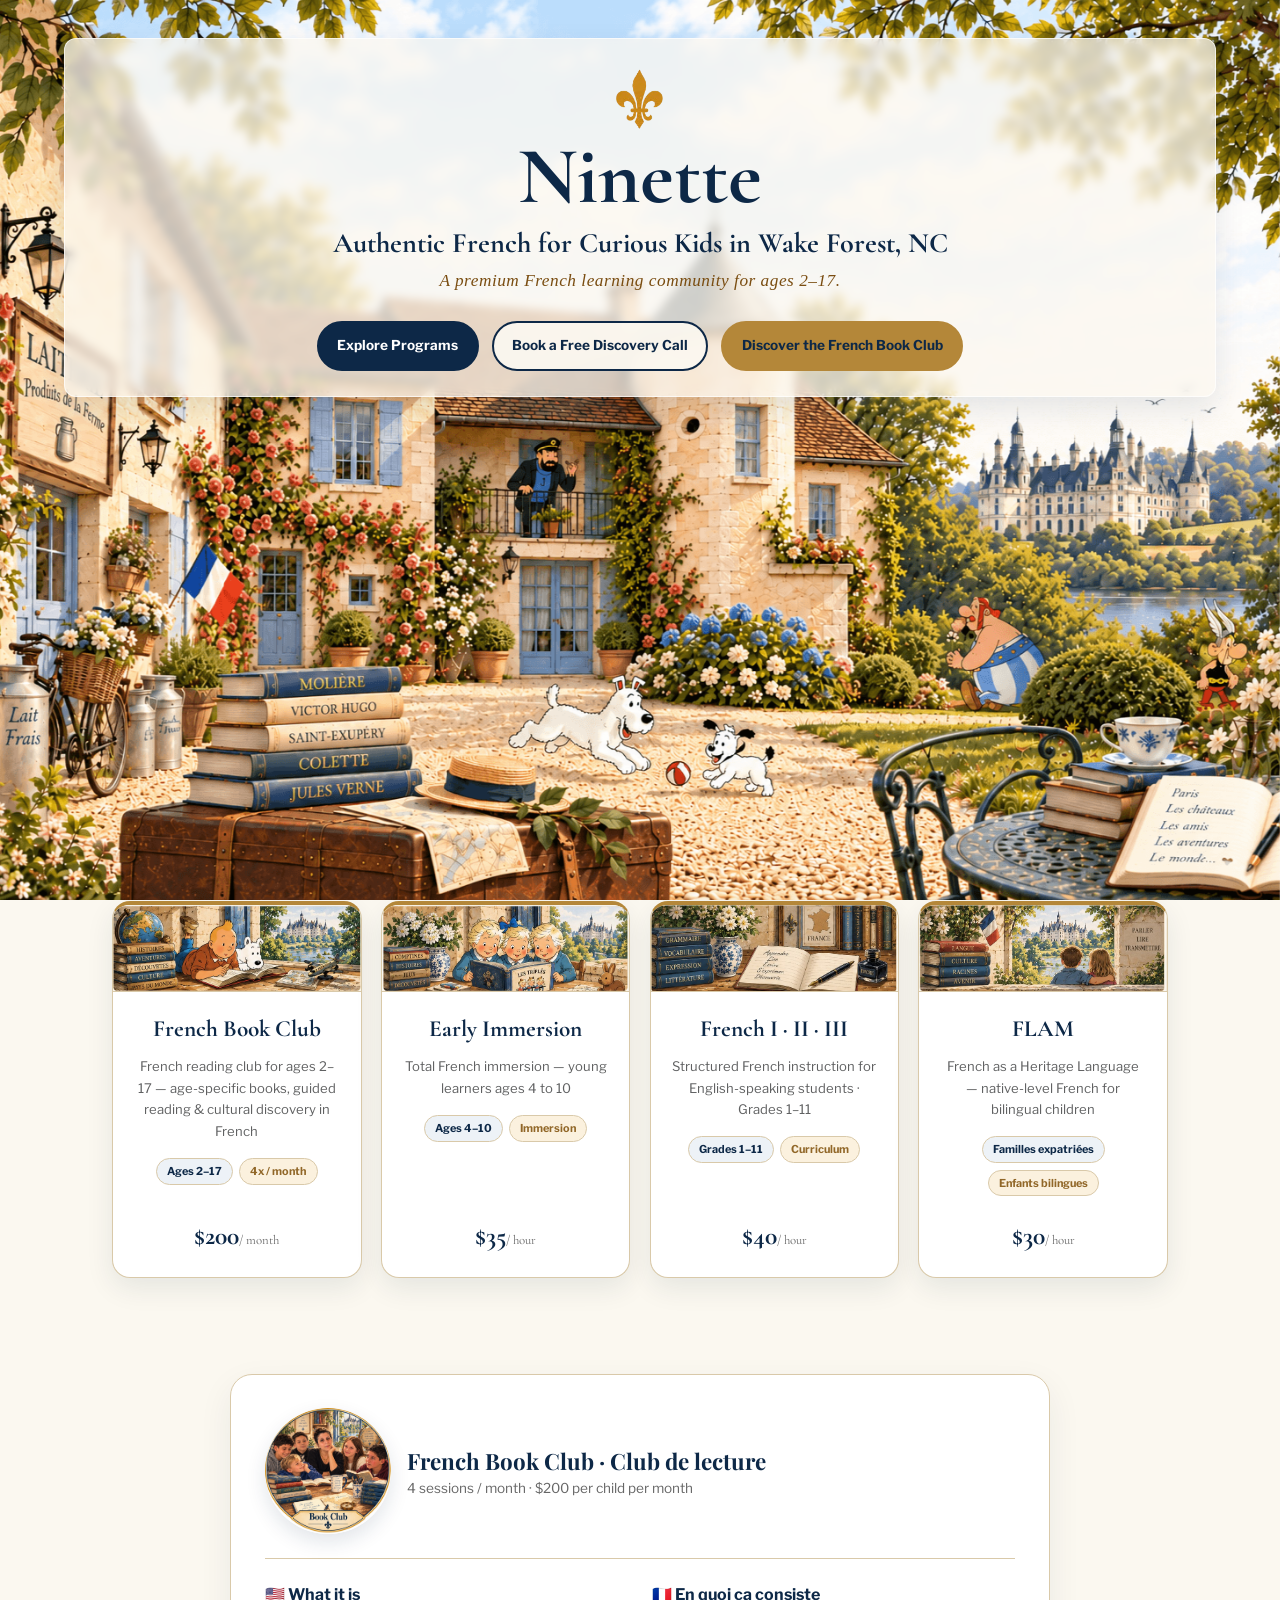
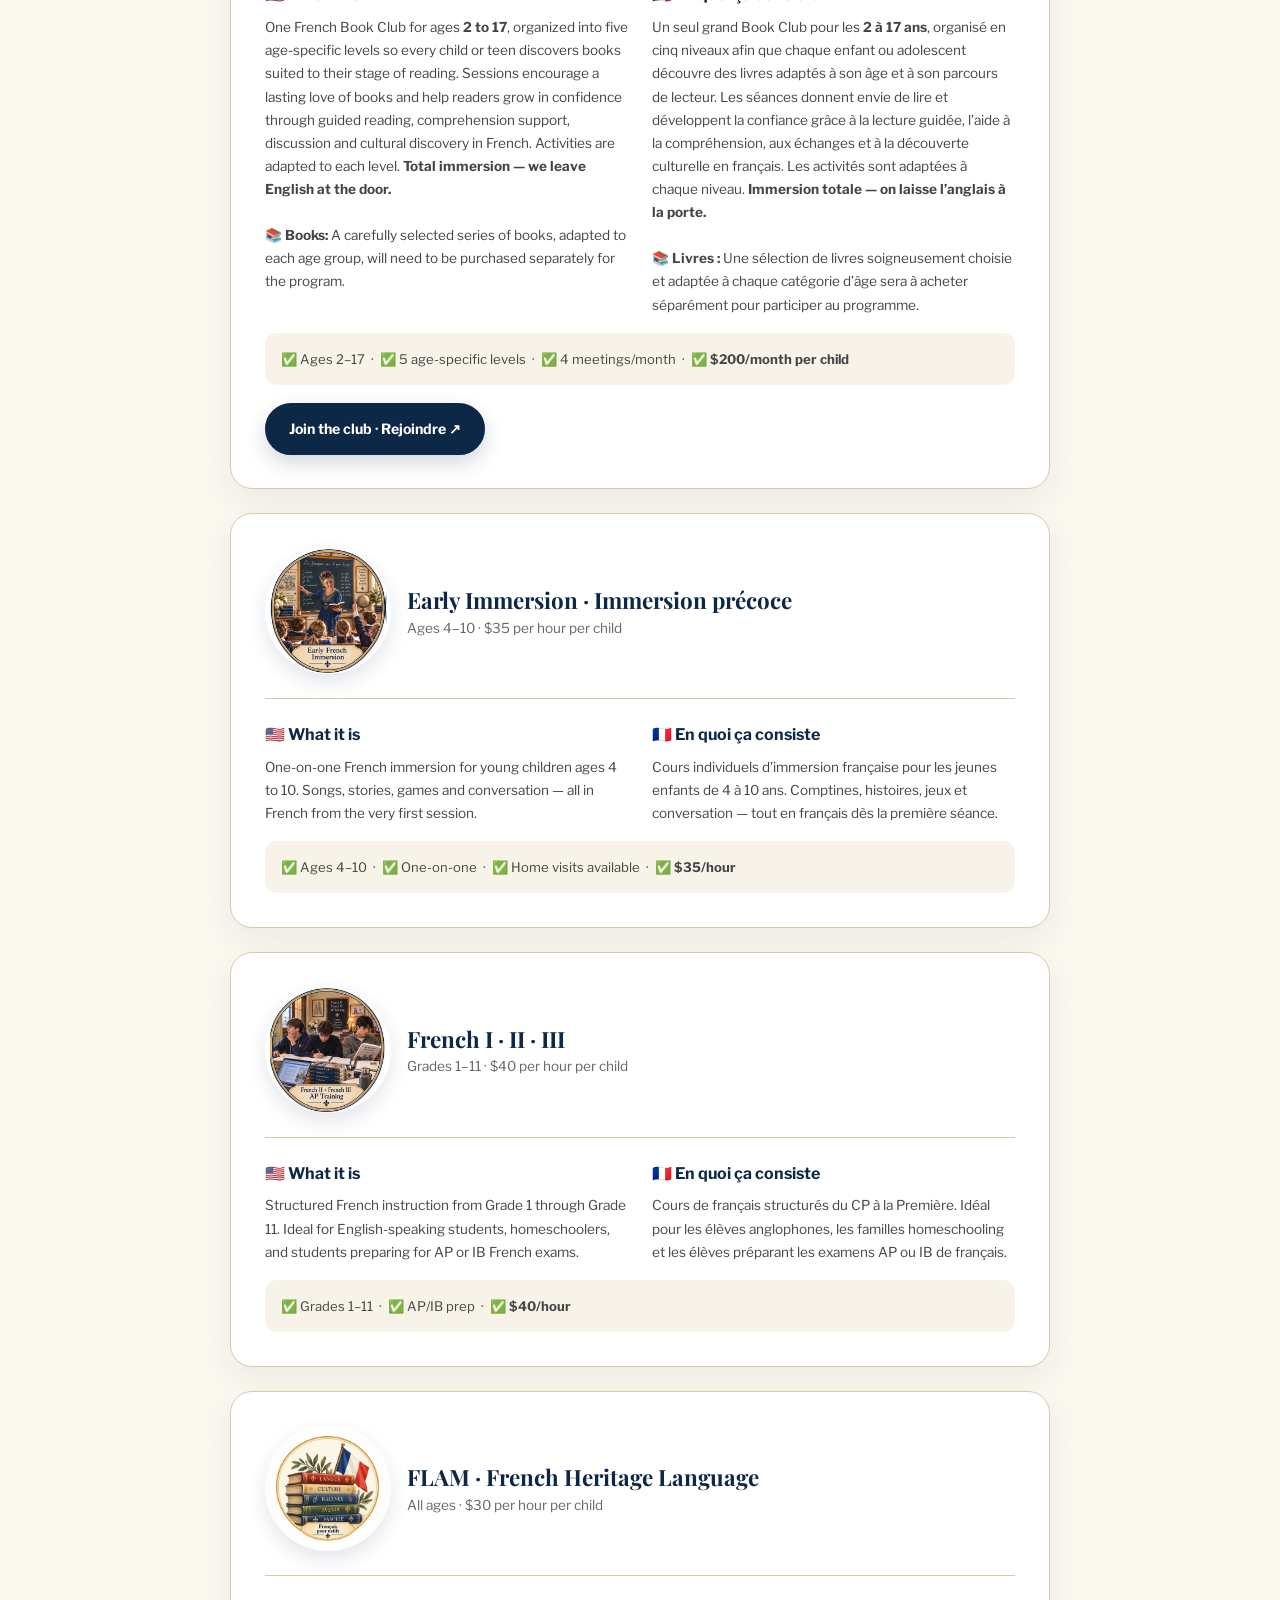
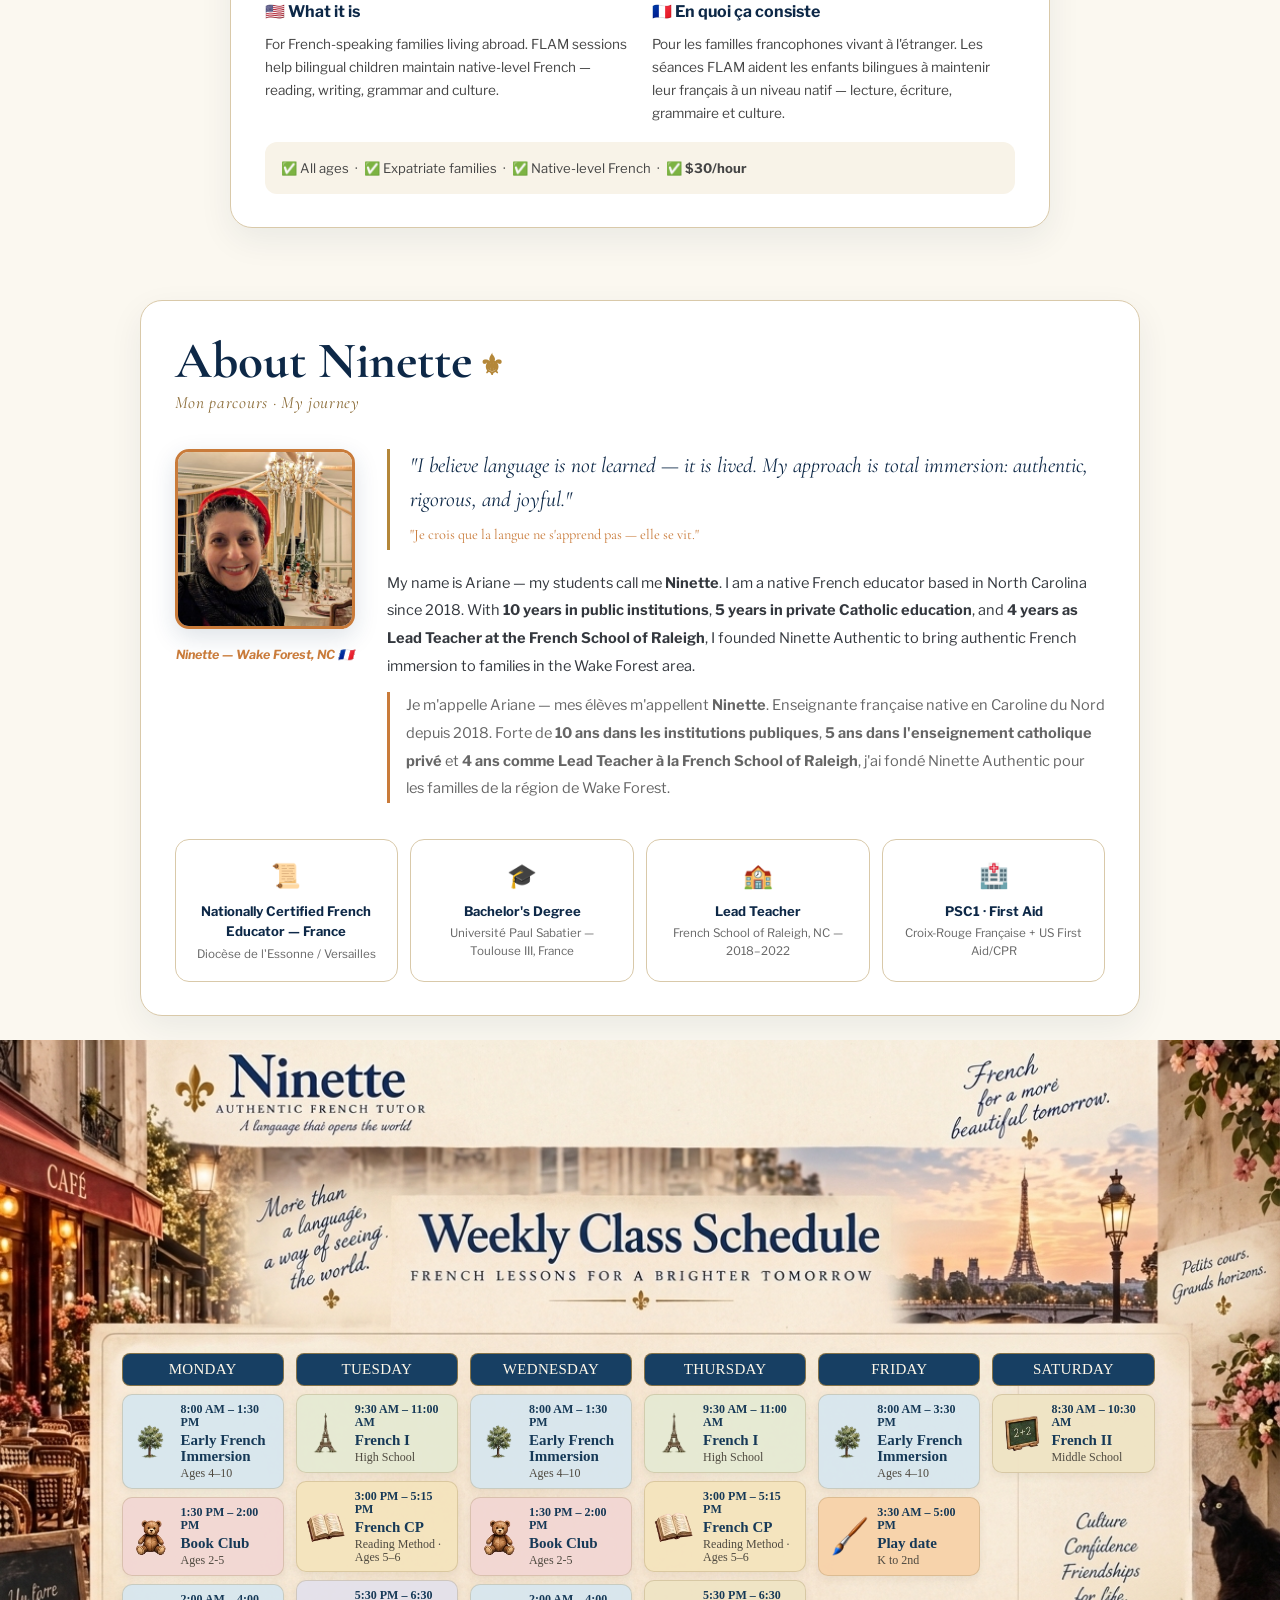
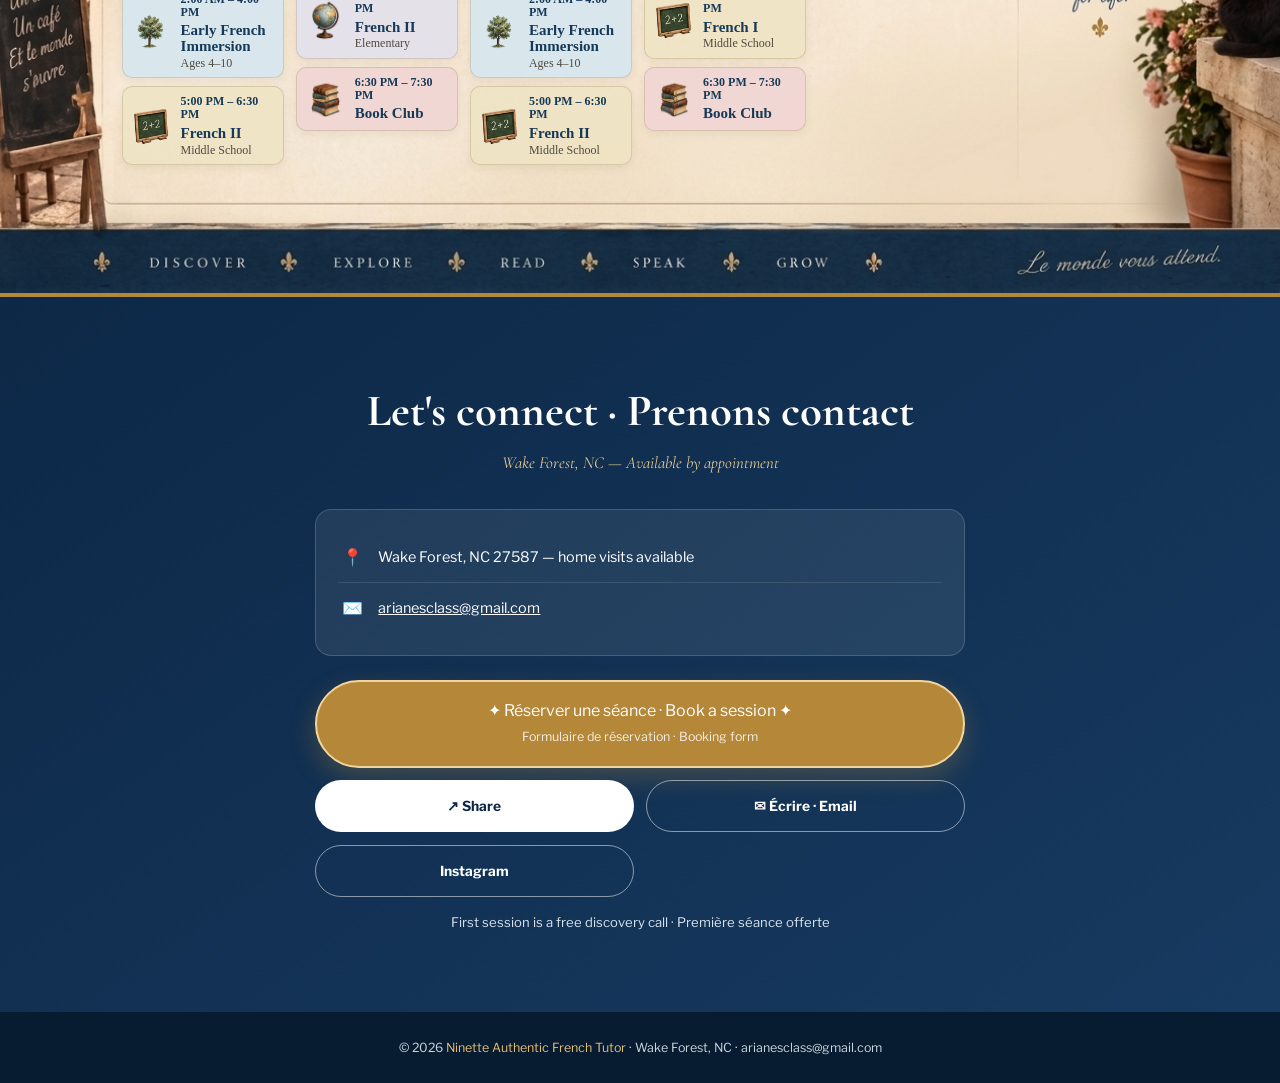
==== commit 9c92deb5: "Refine hero and extract Book Club page" ====
--- a/index.html
+++ b/index.html
@@ -48,35 +48,38 @@
         <link rel="stylesheet" href="styles.css">
     </head>
     <body>
+        <img class="page-background" src="images/img-001.png" width="1536" height="1024" fetchpriority="high" alt="">
+        <header class="scroll-nav" aria-label="Main navigation" aria-hidden="true">
+            <a class="scroll-nav-brand" href="#top">
+                <img class="scroll-nav-fleur" src="images/fleur1.png" alt="" aria-hidden="true">
+                <span>
+                    <strong>Ninette</strong>
+                    <small>Authentic French Tutor</small>
+                </span>
+            </a>
+            <nav class="scroll-nav-links" aria-label="Page sections">
+                <a href="#services">Programs</a>
+                <a href="#schedule">Schedule</a>
+                <a href="bookclub.html">Book Club</a>
+                <a class="scroll-nav-cta" href="https://forms.gle/2MNYjAYq3Niakrud9" target="_blank" rel="noopener noreferrer">Book a Call</a>
+            </nav>
+        </header>
         <header id="top" class="hero" aria-label="Ninette Authentic French Tutor">
-            <div class="hero-art">
-                <img class="hero-image" src="images/img-001.png" width="1536" height="1024" fetchpriority="high" alt="Ninette Authentic French Tutor, univers français élégant inspiré des châteaux de la Loire, de la littérature et de la bande dessinée">
-                <!-- Zones HTML transparentes superposées exactement aux boutons dessinés dans l'image. -->
-                <a class="hero-hotspot hs-reserver" href="#contact-section" aria-label="Book a session">
-                    <span>Book a session</span>
-                </a>
-                <a class="hero-hotspot hs-accueil" href="#top" aria-label="Home">
-                    <span>Home</span>
-                </a>
-                <a class="hero-hotspot hs-cours" href="#services" aria-label="Courses">
-                    <span>Courses</span>
-                </a>
-                <a class="hero-hotspot hs-about" href="#about" aria-label="About">
-                    <span>About</span>
-                </a>
-                <a class="hero-hotspot hs-resources" href="#resources" aria-label="Resources">
-                    <span>Resources</span>
-                </a>
-                <a class="hero-hotspot hs-contact" href="#contact-section" aria-label="Contact">
-                    <span>Contact</span>
-                </a>
+            <div class="hero-content">
+                <img class="hero-fleur" src="images/fleur1.png" alt="" aria-hidden="true">
+                <p class="hero-brand">Ninette</p>
+                <h1>Authentic French for Curious Kids in Wake Forest, NC</h1>
+                <p class="hero-description">A premium French learning community for ages 2–17.</p>
+                <div class="hero-actions">
+                    <a class="hero-action hero-action--primary" href="#services">Explore Programs</a>
+                    <a class="hero-action hero-action--secondary" href="https://forms.gle/2MNYjAYq3Niakrud9" target="_blank" rel="noopener noreferrer">Book a Free Discovery Call</a>
+                    <a class="hero-action hero-action--bookclub" href="bookclub.html">Discover the French Book Club</a>
+                </div>
             </div>
         </header>
         <!-- SERVICES -->
         <span id="resources" aria-hidden="true"></span>
         <section id="services">
-            <h1 class="sec-title">Authentic French for Curious Kids in Wake Forest</h1>
-            <div class="sec-sub">A premium French learning community for children ages 2–17: immersion, French books, and personalized instruction.</div>
             <div class="service-grid">
                 <a class="scard-link" href="#detail-bookclub" aria-label="Discover the French Book Club">
                     <div class="scard">
@@ -185,33 +188,7 @@
                     <div class="detail-tag">
                         ✅ Ages 2–17 &nbsp;· &nbsp;✅ 5 age-specific levels &nbsp;· &nbsp;✅ 4 meetings/month &nbsp;· &nbsp;✅ <strong>$200/month per child</strong>
                     </div>
-                    <a href="#bookclub" class="detail-cta">Join the club · Rejoindre ↗</a>
-                </div>
-                <div id="bookclub">
-                    <img class="bc-banner" loading="lazy" decoding="async" src="images/img-008-banner.webp" alt="Ninette Authentic French Tutor · French Book Club · The Great Challenge of 100 Books">
-                    <div class="bc-top">
-                        <img class="bc-top-img" loading="lazy" decoding="async" src="images/bc-top.webp" alt="Book Club levels, reading progress and milestone medals on the château library wall">
-                        <div class="bc-tabs" role="tablist" aria-label="Book Club levels">
-                            <button type="button" class="bc-tab" data-level="ages-2-5" role="tab">Ages 2–5</button>
-                            <button type="button" class="bc-tab" data-level="k-2" role="tab">Kindergarten – 2nd Grade</button>
-                            <button type="button" class="bc-tab" data-level="3-5" role="tab">3rd – 5th Grade</button>
-                            <button type="button" class="bc-tab" data-level="middle-school" role="tab">6th – 8th Grade · Middle School</button>
-                            <button type="button" class="bc-tab" data-level="high-school" role="tab">9th – 12th Grade · High School</button>
-                        </div>
-                        <div class="bc-counter">
-                            <div class="bc-count"><b id="bc-count-n">0</b> <span class="bc-count-label">/ 100 BOOKS DISCOVERED</span></div>
-                            <div class="bc-progress"><div class="bc-progress-fill" id="bc-progress-fill"></div></div>
-                        </div>
-                    </div>
-                    <img class="bc-cornice" loading="lazy" decoding="async" src="images/bc-cornice.webp" alt="Our Growing French Library">
-                    <div class="bc-shelf-band">
-                        <img class="bc-shelf-band-img" src="images/bc-shelf-band.webp" loading="lazy" decoding="async" alt="Wooden château library cabinet">
-                        <div class="bc-shelf" id="bc-shelf"></div>
-                        <div class="bc-scrollbar" id="bc-scrollbar" hidden aria-hidden="true">
-                            <div class="bc-scroll-thumb" id="bc-scroll-thumb"></div>
-                        </div>
-                    </div>
-                    <img class="bc-bottom" loading="lazy" decoding="async" src="images/bc-bottom.webp" alt="A cozy reading corner with an armchair, a cat, and a cup of tea — &quot;A child who reads in French discovers a wider, kinder, more beautiful world.&quot; — Ninette">
+                    <a href="bookclub.html" class="detail-cta">Join the club · Rejoindre ↗</a>
                 </div>
                 <div id="detail-immersion" class="detail-box">
                     <div class="detail-header">
@@ -285,7 +262,7 @@
             </div>
         </div>
         <!-- ABOUT -->
-        <section id="about">
+        <section id="about" class="detail-box">
             <div class="sec-title">About Ninette</div>
             <div class="sec-sub">Mon parcours · My journey</div>
             <div class="about-layout">
@@ -369,9 +346,29 @@
             © 2026 <span>Ninette Authentic French Tutor</span>
             · Wake Forest, NC · arianesclass@gmail.com
         </footer>
-        <script src="scripts/bookclub.js" defer></script>
         <script src="scripts/schedule.js" defer></script>
         <script>
+            const pageBackground = document.querySelector(".page-background");
+
+            function updatePageBackgroundOpacity() {
+                const progress = Math.min(window.scrollY / 400, 1);
+                pageBackground.style.setProperty("--page-background-opacity", String(1 - progress * .5));
+            }
+
+            const scrollNav = document.querySelector(".scroll-nav");
+
+            function updateScrollNavigation() {
+                const isVisible = window.scrollY > 160;
+                scrollNav.classList.toggle("is-visible", isVisible);
+                scrollNav.setAttribute("aria-hidden", String(!isVisible));
+            }
+
+            window.addEventListener("scroll", updatePageBackgroundOpacity, { passive: true });
+            window.addEventListener("scroll", updateScrollNavigation, { passive: true });
+            document.addEventListener("scroll", updatePageBackgroundOpacity, { passive: true });
+            updatePageBackgroundOpacity();
+            updateScrollNavigation();
+
             async function shareNinetteSite() {
                 const data = {
                     title: 'Ninette Authentic French Tutor',
--- a/styles.css
+++ b/styles.css
@@ -1,1659 +1,1880 @@
-
-            :root {
-                --navy: #0d2847;
-                --navy2: #173a60;
-                --gold: #b48739;
-                --gold2: #d7b56d;
-                --cream: #fbf8f0;
-                --paper: #f5efe2;
-                --ink: #172338;
-                --muted: #6b6b67;
-                --line: #d9c9a9;
-                --white: #fff
-            }
-
-            * {
-                margin: 0;
-                padding: 0;
-                box-sizing: border-box
-            }
-
-            html {
-                scroll-behavior: smooth;
-                scroll-padding-top: 88px
-            }
-
-            body {
-                font-family: 'Libre Franklin',sans-serif;
-                background: var(--cream);
-                color: var(--ink);
-                line-height: 1.55
-            }
-
-            a {
-                color: inherit
-            }
-
-            .visually-hidden {
-                position: absolute;
-                width: 1px;
-                height: 1px;
-                padding: 0;
-                margin: -1px;
-                overflow: hidden;
-                clip: rect(0,0,0,0);
-                white-space: nowrap;
-                border: 0
-            }
-
-            .topnav {
-                position: sticky;
-                top: 0;
-                z-index: 1000;
-                display: flex;
-                align-items: center;
-                justify-content: space-between;
-                gap: 24px;
-                padding: 14px clamp(18px,4vw,54px);
-                background: rgba(251,248,240,.96);
-                backdrop-filter: blur(14px);
-                border-bottom: 1px solid var(--line);
-                box-shadow: 0 8px 26px rgba(13,40,71,.08)
-            }
-
-            .topnav-brand {
-                font-family: 'Cormorant Garamond',serif;
-                font-weight: 700;
-                font-size: 1.7rem;
-                color: var(--navy);
-                letter-spacing: .02em
-            }
-
-            .topnav-brand::before {
-                content: '⚜';
-                color: var(--gold);
-                margin-right: .55rem;
-                font-size: 1rem
-            }
-
-            .topnav-links {
-                display: flex;
-                gap: 8px;
-                align-items: center
-            }
-
-            .topnav-links a {
-                font-size: .75rem;
-                font-weight: 700;
-                letter-spacing: .12em;
-                text-transform: uppercase;
-                text-decoration: none;
-                padding: 10px 14px;
-                border-radius: 999px;
-                color: var(--navy);
-                transition: .2s
-            }
-
-            .topnav-links a:hover {
-                background: #efe6d4
-            }
-
-            .topnav-links .nav-cta {
-                background: var(--navy);
-                color: #fff;
-                box-shadow: 0 6px 16px rgba(13,40,71,.20)
-            }
-
-            .topnav-links .nav-cta:hover {
-                background: var(--gold);
-                color: #fff;
-                transform: translateY(-1px)
-            }
-
-            .hero {
-                background: var(--navy);
-                padding: 0
-            }
-
-            .hero-art {
-                position: relative;
-                min-height: min(72vw,760px);
-                background: var(--navy)
-            }
-
-            .hero-actions {
-                position: absolute;
-                left: 50%;
-                bottom: 34px;
-                transform: translateX(-50%);
-                display: flex;
-                gap: 14px;
-                justify-content: center;
-                align-items: center;
-                width: min(92%,900px);
-                z-index: 2
-            }
-
-            .btn {
-                display: inline-flex;
-                align-items: center;
-                justify-content: center;
-                gap: .5rem;
-                min-height: 50px;
-                padding: .9rem 1.4rem;
-                border-radius: 999px;
-                text-decoration: none;
-                font-weight: 700;
-                font-size: .9rem;
-                letter-spacing: .02em;
-                border: 2px solid transparent;
-                transition: .2s;
-                box-shadow: 0 10px 28px rgba(13,40,71,.18)
-            }
-
-            .btn-primary,.hero-cta,.cta-btn {
-                background: var(--gold)!important;
-                color: #fff!important;
-                border: 2px solid #f1d59e!important;
-                box-shadow: 0 10px 26px rgba(180,135,57,.30)!important
-            }
-
-            .btn-primary:hover,.hero-cta:hover,.cta-btn:hover {
-                background: #9e712d!important;
-                transform: translateY(-2px);
-                box-shadow: 0 14px 30px rgba(13,40,71,.28)!important
-            }
-
-            .btn-secondary {
-                background: rgba(255,255,255,.94);
-                color: var(--navy);
-                border-color: #fff
-            }
-
-            .btn-secondary:hover {
-                background: #fff;
-                transform: translateY(-2px)
-            }
-
-            section {
-                max-width: 1000px;
-                margin: 0 auto
-            }
-
-            .sec-title {
-                font-family: 'Cormorant Garamond',serif;
-                font-size: clamp(2.25rem,4vw,3.3rem);
-                font-weight: 700;
-                color: var(--navy);
-                margin-bottom: .1rem;
-                line-height: 1.05
-            }
-
-            .sec-title::after {
-                content: ' ⚜';
-                font-size: .55em;
-                color: var(--gold);
-                vertical-align: middle
-            }
-
-            .sec-sub {
-                font-family: 'Cormorant Garamond',serif;
-                font-size: 1.08rem;
-                color: #8a6a35;
-                font-style: italic;
-                letter-spacing: .04em;
-                margin-bottom: 2rem
-            }
-
-            .divider {
-                height: 1px;
-                background: var(--line);
-                margin: 1.5rem 0
-            }
-
-            .service-grid {
-                display: grid;
-                grid-template-columns: repeat(auto-fit,minmax(205px,1fr));
-                gap: 1.15rem
-            }
-
-            .scard {
-                background: rgba(255,255,255,.88)!important;
-                border-radius: 18px!important;
-                padding: 1.6rem 1.3rem!important;
-                text-align: center;
-                border: 1px solid var(--line)!important;
-                transition: .25s;
-                box-shadow: 0 8px 24px rgba(13,40,71,.06)
-            }
-
-            .scard:hover {
-                transform: translateY(-5px);
-                box-shadow: 0 16px 36px rgba(13,40,71,.12);
-                border-color: var(--gold)!important
-            }
-
-            .scard-icon {
-                font-size: 2rem;
-                margin-bottom: .7rem;
-                display: block
-            }
-
-            .scard h3 {
-                font-family: 'Cormorant Garamond',serif;
-                font-size: 1.45rem!important;
-                color: var(--navy)!important;
-                margin-bottom: .5rem
-            }
-
-            .scard p {
-                font-size: .82rem;
-                color: #5f6061;
-                line-height: 1.65
-            }
-
-            .pill {
-                display: inline-block;
-                font-size: .68rem;
-                font-weight: 700;
-                padding: .25rem .62rem;
-                border-radius: 999px;
-                margin: .2rem .1rem;
-                border: 1px solid var(--line)
-            }
-
-            .pill-blue {
-                background: #edf2f7;
-                color: var(--navy)
-            }
-
-            .pill-gold {
-                background: #fbf1de;
-                color: #916728
-            }
-
-            .price {
-                font-size: 1.6rem!important;
-                font-weight: 700;
-                font-family: 'Cormorant Garamond',serif;
-                margin-top: .6rem;
-                color: var(--navy)!important
-            }
-
-            .detail-box {
-                background: #fff;
-                border-radius: 22px!important;
-                padding: 2.1rem!important;
-                margin-bottom: 1.5rem!important;
-                border: 1px solid var(--line)!important;
-                box-shadow: 0 12px 34px rgba(13,40,71,.07)
-            }
-
-            .detail-grid {
-                display: grid;
-                grid-template-columns: repeat(auto-fit,minmax(230px,1fr));
-                gap: 1.5rem;
-                margin-top: 1rem
-            }
-
-            .detail-tag {
-                border-radius: 12px;
-                padding: 1rem;
-                margin-top: 1rem;
-                font-size: .82rem;
-                color: #444;
-                background: #f8f3e8!important
-            }
-
-            .detail-cta {
-                display: inline-flex!important;
-                align-items: center;
-                justify-content: center;
-                min-height: 48px;
-                margin-top: 1.15rem!important;
-                background: var(--navy)!important;
-                color: #fff!important;
-                border: 2px solid var(--navy)!important;
-                padding: .8rem 1.4rem!important;
-                border-radius: 999px!important;
-                font-weight: 700!important;
-                font-size: .88rem!important;
-                text-decoration: none!important;
-                box-shadow: 0 8px 20px rgba(13,40,71,.18);
-                transition: .2s
-            }
-
-            .detail-cta:hover {
-                background: var(--gold)!important;
-                border-color: var(--gold)!important;
-                transform: translateY(-2px)
-            }
-
-            .about-quote {
-                font-family: 'Cormorant Garamond',serif;
-                font-style: italic;
-                font-size: 1.35rem;
-                color: var(--navy);
-                border-left: 3px solid var(--gold);
-                padding-left: 1.25rem;
-                margin-bottom: 1.25rem;
-                line-height: 1.55
-            }
-
-            .about-body {
-                font-size: .91rem;
-                line-height: 1.9;
-                color: #34383e;
-                margin-bottom: .75rem
-            }
-
-            .cred-grid {
-                display: grid;
-                grid-template-columns: repeat(auto-fit,minmax(170px,1fr));
-                gap: .8rem;
-                margin-top: 1.5rem
-            }
-
-            .cred {
-                background: #fff;
-                border-radius: 14px;
-                padding: 1.1rem;
-                border: 1px solid var(--line);
-                text-align: center
-            }
-
-            .cred-ico {
-                font-size: 1.5rem;
-                margin-bottom: .4rem;
-                display: block
-            }
-
-            .cred h4 {
-                font-size: .82rem;
-                font-weight: 700;
-                color: var(--navy);
-                margin-bottom: .25rem
-            }
-
-            .cred p {
-                font-size: .73rem;
-                color: #666;
-                line-height: 1.5
-            }
-
-            .schedule-wrap {
-                background: #fff;
-                padding: 4.5rem clamp(20px,5vw,64px);
-                border-top: 1px solid #eee3ce;
-                border-bottom: 1px solid #eee3ce
-            }
-
-            .schedule-inner {
-                max-width: 1000px;
-                margin: 0 auto
-            }
-
-            .schedule-title {
-                font-family: 'Cormorant Garamond',serif;
-                font-size: 2.6rem;
-                color: var(--navy);
-                font-weight: 700
-            }
-
-            .schedule-sub {
-                color: #8a6a35;
-                font-family: 'Cormorant Garamond',serif;
-                font-style: italic;
-                font-size: 1.08rem;
-                margin-bottom: 1.4rem
-            }
-
-            .calendar-frame {
-                border-radius: 18px;
-                overflow: hidden;
-                box-shadow: 0 12px 32px rgba(13,40,71,.12);
-                border: 1px solid var(--line)
-            }
-
-            #contact-section {
-                background: linear-gradient(145deg,#0d2847,#173a60);
-                padding: 5rem 2rem;
-                border-top: 4px solid var(--gold)
-            }
-
-            .contact-inner {
-                max-width: 650px;
-                margin: 0 auto;
-                text-align: center
-            }
-
-            .contact-inner h2 {
-                font-family: 'Cormorant Garamond',serif;
-                font-size: 2.8rem;
-                color: #fff;
-                margin-bottom: .25rem
-            }
-
-            .csub {
-                font-family: 'Cormorant Garamond',serif;
-                font-size: 1.05rem;
-                color: #e3ca94;
-                font-style: italic;
-                margin-bottom: 2rem
-            }
-
-            .contact-rows {
-                background: rgba(255,255,255,.08);
-                border: 1px solid rgba(255,255,255,.16);
-                border-radius: 16px;
-                padding: 1.4rem;
-                margin-bottom: 1.5rem;
-                text-align: left
-            }
-
-            .crow {
-                display: flex;
-                align-items: center;
-                gap: .75rem;
-                padding: .75rem 0;
-                border-bottom: 1px solid rgba(255,255,255,.11);
-                font-size: .9rem;
-                color: #fff
-            }
-
-            .crow:last-child {
-                border: none
-            }
-
-            .cico {
-                font-size: 1.05rem;
-                color: #e8c47e;
-                width: 28px;
-                text-align: center
-            }
-
-            .cta-btn {
-                display: block;
-                padding: 1.05rem 1.2rem!important;
-                border-radius: 999px!important;
-                text-decoration: none;
-                text-align: center;
-                transition: .2s;
-                font-size: 1rem!important
-            }
-
-            .free-note {
-                font-size: .82rem;
-                color: #d9e4ef;
-                margin-top: .9rem
-            }
-
-            .contact-actions {
-                display: grid;
-                grid-template-columns: 1fr 1fr;
-                gap: .8rem;
-                margin-top: .8rem
-            }
-
-            .contact-actions a,.contact-actions button {
-                padding: .9rem;
-                border-radius: 999px;
-                text-decoration: none;
-                font-weight: 700;
-                font-size: .86rem;
-                font-family: inherit;
-                cursor: pointer
-            }
-
-            .contact-actions .call,.contact-actions .share {
-                background: #fff;
-                color: var(--navy);
-                border: 0
-            }
-
-            .contact-actions .mail {
-                background: transparent;
-                color: #fff;
-                border: 1px solid rgba(255,255,255,.5)
-            }
-
-            footer {
-                background: #081c31;
-                padding: 1.6rem;
-                text-align: center;
-                font-size: .78rem;
-                color: #c9d5df
-            }
-
-            footer span {
-                color: #e4bd70
-            }
-
-            @media(max-width: 760px) {
-                .topnav {
-                    align-items:flex-start
-                }
-
-                .topnav-links {
-                    gap: 3px;
-                    flex-wrap: wrap;
-                    justify-content: flex-end
-                }
-
-                .topnav-links a {
-                    font-size: .64rem;
-                    padding: 8px 9px
-                }
-
-                .hero-art {
-                    min-height: 78vh;
-                    background-position: center top
-                }
-
-                .hero-actions {
-                    bottom: 22px;
-                    flex-direction: column
-                }
-
-                .hero-actions .btn {
-                    width: min(92vw,380px)
-                }
-
-                section {
-                    padding-top: 3.6rem;
-                    padding-bottom: 3.6rem
-                }
-
-                .detail-box {
-                    padding: 1.4rem!important
-                }
-
-                .contact-actions {
-                    grid-template-columns: 1fr
-                }
-
-                .calendar-frame iframe {
-                    height: 520px
-                }
-
-                .topnav-brand {
-                    font-size: 1.35rem
-                }
-            }
-
-            @media(max-width: 520px) {
-                .topnav {
-                    padding:10px 12px;
-                    flex-direction: column;
-                    align-items: center
-                }
-
-                .topnav-links {
-                    justify-content: center
-                }
-
-                .hero-art {
-                    min-height: 72vh;
-                    margin-top: 0
-                }
-
-                .sec-title {
-                    font-size: 2.35rem
-                }
-
-                .hero-actions {
-                    bottom: 16px
-                }
-            }
-
-            /* --- Netlify-safe layout fixes: real image assets, robust grid, visible CTAs --- */
-            body {
-                overflow-x: hidden
-            }
-
-            .hero {
-                background: var(--navy);
-                padding: 0;
-                overflow: hidden
-            }
-
-            .hero-art {
-                position: relative;
-                min-height: 0!important;
-                background: var(--navy)!important
-            }
-
-            .hero-image {
-                width: 100%;
-                height: auto;
-                display: block;
-                object-fit: contain;
-                object-position: center top
-            }
-
-            .hero-shade {
-                position: absolute;
-                left: 0;
-                right: 0;
-                bottom: 0;
-                height: 24%;
-                background: linear-gradient(to top,rgba(8,28,49,.78),rgba(8,28,49,0));
-                pointer-events: none
-            }
-
-            .hero-actions {
-                position: absolute;
-                left: 50%;
-                bottom: 30px;
-                transform: translateX(-50%);
-                display: flex;
-                gap: 14px;
-                justify-content: center;
-                align-items: center;
-                width: min(92%,900px);
-                z-index: 3
-            }
-
-            .btn {
-                white-space: nowrap
-            }
-
-            #services {
-                max-width: 1120px
-            }
-
-            .service-grid {
-                display: grid!important;
-                grid-template-columns: repeat(4,minmax(0,1fr))!important;
-                gap: 1.2rem!important;
-                align-items: stretch
-            }
-
-            .scard {
-                display: flex!important;
-                flex-direction: column;
-                align-items: center;
-                justify-content: flex-start;
-                min-height: 285px;
-                background: #fff!important;
-                border: 1px solid var(--line)!important;
-                border-top: 4px solid var(--gold)!important;
-                border-radius: 18px!important;
-                padding: 1.6rem 1.25rem!important;
-                box-shadow: 0 10px 28px rgba(13,40,71,.09)!important;
-                overflow: hidden
-            }
-
-            .scard p {
-                max-width: 28ch
-            }
-
-            .scard .price {
-                margin-top: auto!important;
-                padding-top: 1rem
-            }
-
-            .service-grid > .scard-link {
-                display: block;
-                color: var(--navy);
-                text-decoration: none;
-            }
-
-            .service-grid > .scard-link .scard {
-                height: 100%;
-                cursor: pointer;
-            }
-
-            .service-grid > .scard-link:focus-visible {
-                outline: 3px solid var(--gold);
-                outline-offset: 4px;
-                border-radius: 18px;
-            }
-
-            .detail-box {
-                overflow: hidden
-            }
-
-            .detail-cta,.cta-btn,.nav-cta,.btn-primary {
-                outline: 0;
-                cursor: pointer
-            }
-
-            .detail-cta {
-                min-width: 190px
-            }
-
-            .topnav {
-                min-height: 76px
-            }
-
-            @media(max-width: 980px) {
-                .service-grid {
-                    grid-template-columns:repeat(2,minmax(0,1fr))!important
-                }
-
-                .hero-actions {
-                    bottom: 22px
-                }
-            }
-
-            @media(max-width: 760px) {
-                .topnav {
-                    position:sticky;
-                    top: 0;
-                    align-items: center
-                }
-
-                .hero-image {
-                    min-height: 420px;
-                    object-fit: cover;
-                    object-position: center top
-                }
-
-                .hero-actions {
-                    bottom: 18px;
-                    flex-direction: column;
-                    gap: 9px
-                }
-
-                .hero-actions .btn {
-                    width: min(88vw,390px)
-                }
-
-                .hero-shade {
-                    height: 34%
-                }
-            }
-
-            @media(max-width: 560px) {
-                .service-grid {
-                    grid-template-columns:1fr!important
-                }
-
-                .scard {
-                    min-height: 250px
-                }
-
-                .hero-image {
-                    min-height: 390px
-                }
-
-                .topnav {
-                    flex-direction: column;
-                    gap: 8px;
-                    padding: 10px 12px
-                }
-
-                .topnav-links {
-                    width: 100%;
-                    justify-content: center;
-                    flex-wrap: wrap
-                }
-
-                .topnav-links a {
-                    padding: 7px 9px
-                }
-
-                .hero-actions {
-                    position: relative;
-                    left: auto;
-                    bottom: auto;
-                    transform: none;
-                    width: auto;
-                    padding: 16px;
-                    background: var(--navy)
-                }
-
-                .hero-shade {
-                    display: none
-                }
-
-                .btn {
-                    white-space: normal
-                }
-
-                .hero-actions .btn {
-                    width: 100%
-                }
-            }
-
-            /* === HERO INTERACTIF : aucun bandeau séparé, navigation cliquable sur l'image === */
-            html {
-                scroll-padding-top: 0!important
-            }
-
-            .topnav {
-                display: none!important
-            }
-
-            .hero {
-                margin: 0!important;
-                padding: 0!important;
-                background: #fbf8f0!important
-            }
-
-            .hero-art {
-                position: relative!important;
-                width: 100%;
-                max-width: none!important;
-                overflow: hidden!important;
-                background: #fbf8f0!important
-            }
-
-            .hero-image {
-                display: block!important;
-                width: 100%!important;
-                height: auto!important;
-                min-height: 0!important;
-                object-fit: contain!important;
-                object-position: center top!important
-            }
-
-            .hero-shade,.hero-actions {
-                display: none!important
-            }
-
-            .hero-hotspot {
-                position: absolute;
-                display: block;
-                z-index: 20;
-                border-radius: 12px;
-                text-decoration: none;
-                outline: 0;
-                background: rgba(255,255,255,0);
-                border: 2px solid transparent;
-                transition: background .18s ease,border-color .18s ease,box-shadow .18s ease,transform .18s ease
-            }
-
-            .hero-hotspot:hover,.hero-hotspot:focus-visible {
-                background: rgba(255,248,232,.17);
-                border-color: rgba(186,126,25,.85);
-                box-shadow: 0 0 0 4px rgba(255,255,255,.50),0 8px 24px rgba(13,40,71,.18);
-                transform: translateY(-1px)
-            }
-
-            .hero-hotspot span {
-                position: absolute;
-                width: 1px;
-                height: 1px;
-                padding: 0;
-                margin: -1px;
-                overflow: hidden;
-                clip: rect(0,0,0,0);
-                white-space: nowrap;
-                border: 0
-            }
-
-            /* coordonnées en pourcentage basées sur le visuel d'ouverture verrouillé 1536 × 1024 */
-            .hs-reserver {
-                left: 78.12%;
-                top: 5.37%;
-                width: 20.83%;
-                height: 8.79%;
-                border-radius: 32px
-            }
-
-            .hs-accueil {
-                left: 18.62%;
-                top: 23.63%;
-                width: 8.98%;
-                height: 5.37%
-            }
-
-            .hs-cours {
-                left: 28.39%;
-                top: 23.63%;
-                width: 9.83%;
-                height: 5.37%
-            }
-
-            .hs-about {
-                left: 39.32%;
-                top: 23.63%;
-                width: 9.77%;
-                height: 5.37%
-            }
-
-            .hs-resources {
-                left: 57.03%;
-                top: 23.63%;
-                width: 11.59%;
-                height: 5.37%
-            }
-
-            .hs-contact {
-                left: 83.79%;
-                top: 23.63%;
-                width: 10.87%;
-                height: 5.37%
-            }
-
-            @media(max-width: 760px) {
-                .hero-art {
-                    overflow-x:hidden!important
-                }
-
-                .hero-image {
-                    width: 100%!important;
-                    height: auto!important;
-                    min-height: 0!important;
-                    object-fit: contain!important
-                }
-
-                .hero-hotspot {
-                    border-radius: 8px
-                }
-
-                .hs-reserver {
-                    border-radius: 20px
-                }
-            }
-
-            @media(max-width: 520px) {
-                .hero-image {
-                    min-height:0!important
-                }
-
-                .hero-hotspot:hover {
-                    transform: none
-                }
-            }
-
-            /* illustrated service banners: titles and content preserved */
-            .scard {
-                padding: 0!important;
-                overflow: hidden;
-                text-align: left!important
-            }
-
-            .scard-banner {
-                width: 100%;
-                aspect-ratio: 2.85/1;
-                object-fit: cover;
-                display: block;
-                border-bottom: 1px solid var(--line)
-            }
-
-            .scard-body {
-                padding: 1.25rem 1.3rem 1.35rem;
-                text-align: center;
-                display: flex;
-                flex-direction: column;
-                flex: 1
-            }
-
-            .scard .scard-icon {
-                display: none
-            }
-
-            .scard h3 {
-                margin-top: 0
-            }
-
-            @media(max-width: 560px) {
-                .scard-banner {
-                    aspect-ratio:2.5/1
-                }
-            }
-
-            .detail-picto {
-                width: 126px;
-                height: 126px;
-                object-fit: contain;
-                border-radius: 50%;
-                border: none;
-                box-shadow: 0 8px 20px rgba(13,40,71,.12);
-                flex: 0 0 126px;
-                background: #fff
-            }
-
-            @media(max-width: 760px) {
-                .detail-picto {
-                    width:100px;
-                    height: 100px;
-                    flex-basis: 100px
-                }
-            }
-
-            @media(max-width: 560px) {
-                .detail-picto {
-                    width:84px;
-                    height: 84px;
-                    flex-basis: 84px
-                }
-            }
-
-            /* === HERO V10 VERROUILLE : image entière, aucun bandeau ne la rogne === */
-            .hero,.hero-art {
-                height: auto!important;
-                max-height: none!important;
-                overflow: visible!important
-            }
-
-            .hero-image {
-                display: block!important;
-                width: 100%!important;
-                height: auto!important;
-                max-height: none!important;
-                object-fit: contain!important;
-                object-position: center top!important
-            }
-
-            #services {
-                margin-top: 0!important
-            }
-
-            /* === BOOK CLUB — unified, JS-driven, single page, no locked mockup images === */
-            #bookclub {
-                margin: 2rem 0 2.5rem;
-                border: 1px solid #b48739;
-                border-radius: 24px;
-                overflow: hidden;
-                background: #efe4cf;
-                box-shadow: 0 20px 50px rgba(13,40,71,.13)
-            }
-
-            .bc-banner {
-                display: block;
-                width: 100%;
-                height: auto;
-            }
-
-            .bc-top {
-                position: relative;
-                line-height: 0;
-                aspect-ratio: 842 / 268;
-                overflow: hidden;
-            }
-
-            .bc-top-img,
-            .bc-cornice,
-            .bc-bottom,
-            .bc-shelf-band-img {
-                display: block;
-                width: 100%;
-                height: auto;
-                margin: 0;
-            }
-
-            .bc-top-img {
-                height: 100%;
-                object-fit: cover;
-            }
-
-            .bc-shelf-band-img {
-                height: 100%;
-                object-fit: cover;
-            }
-
-            .bc-cornice {
-                margin-top: -1px;
-                margin-bottom: -1px;
-            }
-
-            .bc-tabs {
-                position: absolute;
-                left: 14.3%;
-                right: 13.3%;
-                top: 0.8%;
-                height: 15.7%;
-                display: grid;
-                grid-template-columns: repeat(5,minmax(0,1fr));
-                gap: .7%;
-                line-height: normal;
-            }
-
-            .bc-tab {
-                font-family: 'Cormorant Garamond',serif;
-                font-size: clamp(.5rem,1.25vw,.82rem);
-                font-weight: 700;
-                line-height: 1.06;
-                padding: 2px 3px;
-                border-radius: 7px;
-                border: 1px solid #8a642c;
-                background: #fffaf0;
-                color: #173a60;
-                cursor: pointer;
-                display: flex;
-                align-items: center;
-                justify-content: center;
-                text-align: center;
-                box-shadow: inset 0 1px 0 rgba(255,255,255,.95),0 2px 0 #8a642c,0 3px 5px rgba(58,37,12,.28);
-                transition: background .15s ease,border-color .15s ease,box-shadow .15s ease,transform .15s ease;
-            }
-
-            .bc-tab:hover,
-            .bc-tab:focus-visible {
-                background: #fff;
-                border-color: #5f4018;
-                box-shadow: inset 0 1px 0 #fff,0 3px 0 #6f4a1c,0 5px 8px rgba(58,37,12,.32);
-                transform: translateY(-1px);
-            }
-
-            .bc-tab:focus-visible {
-                outline: 2px solid #173a60;
-                outline-offset: 2px;
-            }
-
-            .bc-tab:active {
-                box-shadow: inset 0 2px 4px rgba(31,19,8,.32),0 1px 0 #6f4a1c;
-                transform: translateY(1px);
-            }
-
-            .bc-tab.active {
-                background: #173a60;
-                color: #fff;
-                border-color: #6f4a1c;
-                box-shadow: inset 0 1px 0 rgba(255,255,255,.16),inset 0 -3px 0 #b48739,0 2px 0 #6f4a1c,0 3px 5px rgba(58,37,12,.35);
-            }
-
-            .bc-counter {
-                position: absolute;
-                left: 15.4%;
-                right: 15.1%;
-                top: 29%;
-                height: 14%;
-                display: flex;
-                flex-direction: column;
-                justify-content: center;
-                text-align: center;
-                line-height: normal;
-            }
-
-            .bc-count {
-                font-family: 'Cormorant Garamond',serif;
-                font-size: clamp(.9rem,2.4vw,1.6rem);
-                font-weight: 700;
-                color: #22364e;
-                letter-spacing: .01em;
-                white-space: nowrap;
-            }
-
-            .bc-count b {
-                color: #6f4a1c;
-                font-size: 1.35em;
-            }
-
-            .bc-count-label {
-                font-size: .72em;
-                letter-spacing: .04em;
-            }
-
-            .bc-progress {
-                width: min(74%,360px);
-                margin: 3.5% auto 0;
-                height: clamp(5px,1.4vw,10px);
-                background: rgba(52,34,14,.26);
-                border: 1px solid rgba(52,34,14,.42);
-                border-radius: 99px;
-                overflow: hidden;
-            }
-
-            .bc-progress-fill {
-                height: 100%;
-                background: linear-gradient(90deg,#8a5a1f,#e0bd72);
-                transition: width .3s ease;
-            }
-
-            .bc-shelf-band {
-                position: relative;
-                line-height: 0;
-                background: #241507;
-                aspect-ratio: 842 / 317;
-                overflow: hidden;
-            }
-
-            .bc-shelf {
-                position: absolute;
-                left: 18.4%;
-                right: 18.2%;
-                top: 2.2%;
-                bottom: 8.7%;
-                display: flex;
-                flex-direction: column;
-                gap: 3%;
-                overflow-x: auto;
-                overflow-y: hidden;
-                padding: 0 .5% .3%;
-                line-height: normal;
-                scrollbar-width: thin;
-                scrollbar-color: #a9803f rgba(0,0,0,.35);
-            }
-
-            .bc-scrollbar {
-                position: absolute;
-                left: 18.9%;
-                right: 18.7%;
-                bottom: 2.5%;
-                height: 5px;
-                border-radius: 99px;
-                background: rgba(20,10,4,.62);
-                box-shadow: inset 0 1px 1px rgba(255,235,188,.25);
-                cursor: ew-resize;
-            }
-
-            .bc-scrollbar[hidden] {
-                display: none;
-            }
-
-            .bc-scroll-thumb {
-                position: absolute;
-                top: -3px;
-                bottom: -3px;
-                left: 0;
-                min-width: 32px;
-                border: 1px solid #e8c77c;
-                border-radius: 99px;
-                background: repeating-linear-gradient(90deg,#bd8535 0 2px,#f0d18b 2px 4px);
-                box-shadow: 0 1px 3px rgba(0,0,0,.7);
-                cursor: grab;
-                touch-action: none;
-            }
-
-            .bc-scroll-thumb:active {
-                cursor: grabbing;
-            }
-
-            .bc-shelf.is-empty {
-                align-items: center;
-                justify-content: center;
-                overflow: hidden;
-            }
-
-            .bc-shelf-row {
-                min-height: 0;
-                display: flex;
-                flex: 1 1 0;
-                align-items: flex-end;
-                gap: 1.1%;
-                width: max-content;
-                overflow: visible;
-            }
-
-            .bc-book {
-                flex: 0 0 auto;
-                margin: 0;
-                height: 100%;
-                aspect-ratio: 3 / 4;
-                scroll-snap-align: start;
-            }
-
-            .bc-book.is-compact {
-                height: 72%;
-            }
-
-            .bc-book.is-tall {
-                height: 203%;
-                align-self: flex-start;
-                position: relative;
-                z-index: 1;
-            }
-
-            .bc-book.is-spacer {
-                visibility: hidden;
-                pointer-events: none;
-            }
-
-            .bc-book img {
-                height: 100%;
-                width: 100%;
-                object-fit: cover;
-                display: block;
-                border-radius: 2px 4px 2px 2px;
-                box-shadow: 3px 6px 11px rgba(0,0,0,.6);
-            }
-
-            .bc-empty {
-                max-width: 84%;
-                text-align: center;
-                background: rgba(250,244,232,.95);
-                border: 1px solid #cbb78c;
-                border-radius: 12px;
-                padding: .8rem 1rem;
-            }
-
-            .bc-empty p {
-                font-size: clamp(.62rem,1.5vw,.82rem);
-                color: #4a4133;
-                line-height: 1.5;
-                margin-bottom: .5rem;
-            }
-
-            .bc-empty a {
-                font-size: clamp(.62rem,1.5vw,.82rem);
-                font-weight: 700;
-                color: #8a5a1f;
-                text-decoration: none;
-            }
-
-            .bc-empty a:hover {
-                text-decoration: underline;
-            }
-
-            @media(max-width: 480px) {
-                .bc-tabs {
-                    top: .8%;
-                    height: 11.5%;
-                }
-
-                .bc-tab {
-                    font-size: .44rem;
-                    line-height: .95;
-                    padding: 1px;
-                    border-radius: 5px;
-                }
-
-                .bc-counter {
-                    top: 25%;
-                    height: 14%;
-                }
-
-                .bc-count {
-                    font-size: .82rem;
-                }
-
-                .bc-progress {
-                    margin-top: 2%;
-                    height: 5px;
-                }
-
-                .bc-count-label {
-                    letter-spacing: 0;
-                }
-            }
-
-
-
-            /* The illustrated scene remains a single responsive image; the live,
+:root {
+    --navy: #0d2847;
+    --navy2: #173a60;
+    --gold: #b48739;
+    --gold2: #d7b56d;
+    --cream: #fbf8f0;
+    --paper: #f5efe2;
+    --ink: #172338;
+    --muted: #6b6b67;
+    --line: #d9c9a9;
+    --white: #fff
+}
+
+* {
+    margin: 0;
+    padding: 0;
+    box-sizing: border-box
+}
+
+html {
+    scroll-behavior: smooth;
+    scroll-padding-top: 88px
+}
+
+body {
+    font-family: 'Libre Franklin', sans-serif;
+    background: var(--cream);
+    color: var(--ink);
+    line-height: 1.55
+}
+
+a {
+    color: inherit
+}
+
+.visually-hidden {
+    position: absolute;
+    width: 1px;
+    height: 1px;
+    padding: 0;
+    margin: -1px;
+    overflow: hidden;
+    clip: rect(0, 0, 0, 0);
+    white-space: nowrap;
+    border: 0
+}
+
+.topnav {
+    position: sticky;
+    top: 0;
+    z-index: 1000;
+    display: flex;
+    align-items: center;
+    justify-content: space-between;
+    gap: 24px;
+    padding: 14px clamp(18px, 4vw, 54px);
+    background: rgba(251, 248, 240, .96);
+    backdrop-filter: blur(14px);
+    border-bottom: 1px solid var(--line);
+    box-shadow: 0 8px 26px rgba(13, 40, 71, .08)
+}
+
+.topnav-brand {
+    font-family: 'Cormorant Garamond', serif;
+    font-weight: 700;
+    font-size: 1.7rem;
+    color: var(--navy);
+    letter-spacing: .02em
+}
+
+.topnav-brand::before {
+    content: '⚜';
+    color: var(--gold);
+    margin-right: .55rem;
+    font-size: 1rem
+}
+
+.topnav-links {
+    display: flex;
+    gap: 8px;
+    align-items: center
+}
+
+.topnav-links a {
+    font-size: .75rem;
+    font-weight: 700;
+    letter-spacing: .12em;
+    text-transform: uppercase;
+    text-decoration: none;
+    padding: 10px 14px;
+    border-radius: 999px;
+    color: var(--navy);
+    transition: .2s
+}
+
+.topnav-links a:hover {
+    background: #efe6d4
+}
+
+.topnav-links .nav-cta {
+    background: var(--navy);
+    color: #fff;
+    box-shadow: 0 6px 16px rgba(13, 40, 71, .20)
+}
+
+.topnav-links .nav-cta:hover {
+    background: var(--gold);
+    color: #fff;
+    transform: translateY(-1px)
+}
+
+.hero {
+    background: var(--navy);
+    padding: 0
+}
+
+.hero-art {
+    position: relative;
+    min-height: min(72vw, 760px);
+    background: var(--navy)
+}
+
+.hero-actions {
+    position: absolute;
+    left: 50%;
+    bottom: 34px;
+    transform: translateX(-50%);
+    display: flex;
+    gap: 14px;
+    justify-content: center;
+    align-items: center;
+    width: min(92%, 900px);
+    z-index: 2
+}
+
+.btn {
+    display: inline-flex;
+    align-items: center;
+    justify-content: center;
+    gap: .5rem;
+    min-height: 50px;
+    padding: .9rem 1.4rem;
+    border-radius: 999px;
+    text-decoration: none;
+    font-weight: 700;
+    font-size: .9rem;
+    letter-spacing: .02em;
+    border: 2px solid transparent;
+    transition: .2s;
+    box-shadow: 0 10px 28px rgba(13, 40, 71, .18)
+}
+
+.btn-primary,
+.hero-cta,
+.cta-btn {
+    background: var(--gold) !important;
+    color: #fff !important;
+    border: 2px solid #f1d59e !important;
+    box-shadow: 0 10px 26px rgba(180, 135, 57, .30) !important
+}
+
+.btn-primary:hover,
+.hero-cta:hover,
+.cta-btn:hover {
+    background: #9e712d !important;
+    transform: translateY(-2px);
+    box-shadow: 0 14px 30px rgba(13, 40, 71, .28) !important
+}
+
+.btn-secondary {
+    background: rgba(255, 255, 255, .94);
+    color: var(--navy);
+    border-color: #fff
+}
+
+.btn-secondary:hover {
+    background: #fff;
+    transform: translateY(-2px)
+}
+
+section {
+    max-width: 1000px;
+    margin: 0 auto
+}
+
+.sec-title {
+    font-family: 'Cormorant Garamond', serif;
+    font-size: clamp(2.25rem, 4vw, 3.3rem);
+    font-weight: 700;
+    color: var(--navy);
+    margin-bottom: .1rem;
+    line-height: 1.05
+}
+
+.sec-title::after {
+    content: ' ⚜';
+    font-size: .55em;
+    color: var(--gold);
+    vertical-align: middle
+}
+
+.sec-sub {
+    font-family: 'Cormorant Garamond', serif;
+    font-size: 1.08rem;
+    color: #8a6a35;
+    font-style: italic;
+    letter-spacing: .04em;
+    margin-bottom: 2rem
+}
+
+.divider {
+    height: 1px;
+    background: var(--line);
+    margin: 1.5rem 0
+}
+
+.service-grid {
+    display: grid;
+    grid-template-columns: repeat(auto-fit, minmax(205px, 1fr));
+    gap: 1.15rem
+}
+
+.scard {
+    background: rgba(255, 255, 255, .88) !important;
+    border-radius: 18px !important;
+    padding: 1.6rem 1.3rem !important;
+    text-align: center;
+    border: 1px solid var(--line) !important;
+    transition: .25s;
+    box-shadow: 0 8px 24px rgba(13, 40, 71, .06)
+}
+
+.scard:hover {
+    transform: translateY(-5px);
+    box-shadow: 0 16px 36px rgba(13, 40, 71, .12);
+    border-color: var(--gold) !important
+}
+
+.scard-icon {
+    font-size: 2rem;
+    margin-bottom: .7rem;
+    display: block
+}
+
+.scard h3 {
+    font-family: 'Cormorant Garamond', serif;
+    font-size: 1.45rem !important;
+    color: var(--navy) !important;
+    margin-bottom: .5rem
+}
+
+.scard p {
+    font-size: .82rem;
+    color: #5f6061;
+    line-height: 1.65
+}
+
+.pill {
+    display: inline-block;
+    font-size: .68rem;
+    font-weight: 700;
+    padding: .25rem .62rem;
+    border-radius: 999px;
+    margin: .2rem .1rem;
+    border: 1px solid var(--line)
+}
+
+.pill-blue {
+    background: #edf2f7;
+    color: var(--navy)
+}
+
+.pill-gold {
+    background: #fbf1de;
+    color: #916728
+}
+
+.price {
+    font-size: 1.6rem !important;
+    font-weight: 700;
+    font-family: 'Cormorant Garamond', serif;
+    margin-top: .6rem;
+    color: var(--navy) !important
+}
+
+.detail-box {
+    background: #fff;
+    border-radius: 22px !important;
+    padding: 2.1rem !important;
+    margin-bottom: 1.5rem !important;
+    border: 1px solid var(--line) !important;
+    box-shadow: 0 12px 34px rgba(13, 40, 71, .07)
+}
+
+.detail-grid {
+    display: grid;
+    grid-template-columns: repeat(auto-fit, minmax(230px, 1fr));
+    gap: 1.5rem;
+    margin-top: 1rem
+}
+
+.detail-tag {
+    border-radius: 12px;
+    padding: 1rem;
+    margin-top: 1rem;
+    font-size: .82rem;
+    color: #444;
+    background: #f8f3e8 !important
+}
+
+.detail-cta {
+    display: inline-flex !important;
+    align-items: center;
+    justify-content: center;
+    min-height: 48px;
+    margin-top: 1.15rem !important;
+    background: var(--navy) !important;
+    color: #fff !important;
+    border: 2px solid var(--navy) !important;
+    padding: .8rem 1.4rem !important;
+    border-radius: 999px !important;
+    font-weight: 700 !important;
+    font-size: .88rem !important;
+    text-decoration: none !important;
+    box-shadow: 0 8px 20px rgba(13, 40, 71, .18);
+    transition: .2s
+}
+
+.detail-cta:hover {
+    background: var(--gold) !important;
+    border-color: var(--gold) !important;
+    transform: translateY(-2px)
+}
+
+.about-quote {
+    font-family: 'Cormorant Garamond', serif;
+    font-style: italic;
+    font-size: 1.35rem;
+    color: var(--navy);
+    border-left: 3px solid var(--gold);
+    padding-left: 1.25rem;
+    margin-bottom: 1.25rem;
+    line-height: 1.55
+}
+
+.about-body {
+    font-size: .91rem;
+    line-height: 1.9;
+    color: #34383e;
+    margin-bottom: .75rem
+}
+
+.cred-grid {
+    display: grid;
+    grid-template-columns: repeat(auto-fit, minmax(170px, 1fr));
+    gap: .8rem;
+    margin-top: 1.5rem
+}
+
+.cred {
+    background: #fff;
+    border-radius: 14px;
+    padding: 1.1rem;
+    border: 1px solid var(--line);
+    text-align: center
+}
+
+.cred-ico {
+    font-size: 1.5rem;
+    margin-bottom: .4rem;
+    display: block
+}
+
+.cred h4 {
+    font-size: .82rem;
+    font-weight: 700;
+    color: var(--navy);
+    margin-bottom: .25rem
+}
+
+.cred p {
+    font-size: .73rem;
+    color: #666;
+    line-height: 1.5
+}
+
+.schedule-wrap {
+    background: #fff;
+    padding: 4.5rem clamp(20px, 5vw, 64px);
+    border-top: 1px solid #eee3ce;
+    border-bottom: 1px solid #eee3ce
+}
+
+.schedule-inner {
+    max-width: 1000px;
+    margin: 0 auto
+}
+
+.schedule-title {
+    font-family: 'Cormorant Garamond', serif;
+    font-size: 2.6rem;
+    color: var(--navy);
+    font-weight: 700
+}
+
+.schedule-sub {
+    color: #8a6a35;
+    font-family: 'Cormorant Garamond', serif;
+    font-style: italic;
+    font-size: 1.08rem;
+    margin-bottom: 1.4rem
+}
+
+.calendar-frame {
+    border-radius: 18px;
+    overflow: hidden;
+    box-shadow: 0 12px 32px rgba(13, 40, 71, .12);
+    border: 1px solid var(--line)
+}
+
+#contact-section {
+    background: linear-gradient(145deg, #0d2847, #173a60);
+    padding: 5rem 2rem;
+    border-top: 4px solid var(--gold)
+}
+
+.contact-inner {
+    max-width: 650px;
+    margin: 0 auto;
+    text-align: center
+}
+
+.contact-inner h2 {
+    font-family: 'Cormorant Garamond', serif;
+    font-size: 2.8rem;
+    color: #fff;
+    margin-bottom: .25rem
+}
+
+.csub {
+    font-family: 'Cormorant Garamond', serif;
+    font-size: 1.05rem;
+    color: #e3ca94;
+    font-style: italic;
+    margin-bottom: 2rem
+}
+
+.contact-rows {
+    background: rgba(255, 255, 255, .08);
+    border: 1px solid rgba(255, 255, 255, .16);
+    border-radius: 16px;
+    padding: 1.4rem;
+    margin-bottom: 1.5rem;
+    text-align: left
+}
+
+.crow {
+    display: flex;
+    align-items: center;
+    gap: .75rem;
+    padding: .75rem 0;
+    border-bottom: 1px solid rgba(255, 255, 255, .11);
+    font-size: .9rem;
+    color: #fff
+}
+
+.crow:last-child {
+    border: none
+}
+
+.cico {
+    font-size: 1.05rem;
+    color: #e8c47e;
+    width: 28px;
+    text-align: center
+}
+
+.cta-btn {
+    display: block;
+    padding: 1.05rem 1.2rem !important;
+    border-radius: 999px !important;
+    text-decoration: none;
+    text-align: center;
+    transition: .2s;
+    font-size: 1rem !important
+}
+
+.free-note {
+    font-size: .82rem;
+    color: #d9e4ef;
+    margin-top: .9rem
+}
+
+.contact-actions {
+    display: grid;
+    grid-template-columns: 1fr 1fr;
+    gap: .8rem;
+    margin-top: .8rem
+}
+
+.contact-actions a,
+.contact-actions button {
+    padding: .9rem;
+    border-radius: 999px;
+    text-decoration: none;
+    font-weight: 700;
+    font-size: .86rem;
+    font-family: inherit;
+    cursor: pointer
+}
+
+.contact-actions .call,
+.contact-actions .share {
+    background: #fff;
+    color: var(--navy);
+    border: 0
+}
+
+.contact-actions .mail {
+    background: transparent;
+    color: #fff;
+    border: 1px solid rgba(255, 255, 255, .5)
+}
+
+footer {
+    background: #081c31;
+    padding: 1.6rem;
+    text-align: center;
+    font-size: .78rem;
+    color: #c9d5df
+}
+
+footer span {
+    color: #e4bd70
+}
+
+@media(max-width: 760px) {
+    .topnav {
+        align-items: flex-start
+    }
+
+    .topnav-links {
+        gap: 3px;
+        flex-wrap: wrap;
+        justify-content: flex-end
+    }
+
+    .topnav-links a {
+        font-size: .64rem;
+        padding: 8px 9px
+    }
+
+    .hero-art {
+        min-height: 78vh;
+        background-position: center top
+    }
+
+    .hero-actions {
+        bottom: 22px;
+        flex-direction: column
+    }
+
+    .hero-actions .btn {
+        width: min(92vw, 380px)
+    }
+
+    section {
+        padding-top: 3.6rem;
+        padding-bottom: 3.6rem
+    }
+
+    .detail-box {
+        padding: 1.4rem !important
+    }
+
+    .contact-actions {
+        grid-template-columns: 1fr
+    }
+
+    .calendar-frame iframe {
+        height: 520px
+    }
+
+    .topnav-brand {
+        font-size: 1.35rem
+    }
+}
+
+@media(max-width: 520px) {
+    .topnav {
+        padding: 10px 12px;
+        flex-direction: column;
+        align-items: center
+    }
+
+    .topnav-links {
+        justify-content: center
+    }
+
+    .hero-art {
+        min-height: 72vh;
+        margin-top: 0
+    }
+
+    .sec-title {
+        font-size: 2.35rem
+    }
+
+    .hero-actions {
+        bottom: 16px
+    }
+}
+
+/* --- Netlify-safe layout fixes: real image assets, robust grid, visible CTAs --- */
+body {
+    overflow-x: hidden
+}
+
+.hero {
+    background: var(--navy);
+    padding: 0;
+    overflow: hidden
+}
+
+.hero-art {
+    position: relative;
+    min-height: 0 !important;
+    background: var(--navy) !important
+}
+
+.hero-image {
+    width: 100%;
+    height: auto;
+    display: block;
+    object-fit: contain;
+    object-position: center top
+}
+
+.hero-shade {
+    position: absolute;
+    left: 0;
+    right: 0;
+    bottom: 0;
+    height: 24%;
+    background: linear-gradient(to top, rgba(8, 28, 49, .78), rgba(8, 28, 49, 0));
+    pointer-events: none
+}
+
+.hero-actions {
+    position: absolute;
+    left: 50%;
+    bottom: 30px;
+    transform: translateX(-50%);
+    display: flex;
+    gap: 14px;
+    justify-content: center;
+    align-items: center;
+    width: min(92%, 900px);
+    z-index: 3
+}
+
+.btn {
+    white-space: nowrap
+}
+
+#services {
+    max-width: 1120px
+}
+
+.service-grid {
+    display: grid !important;
+    grid-template-columns: repeat(4, minmax(0, 1fr)) !important;
+    gap: 1.2rem !important;
+    align-items: stretch
+}
+
+.scard {
+    display: flex !important;
+    flex-direction: column;
+    align-items: center;
+    justify-content: flex-start;
+    min-height: 285px;
+    background: #fff !important;
+    border: 1px solid var(--line) !important;
+    border-top: 4px solid var(--gold) !important;
+    border-radius: 18px !important;
+    padding: 1.6rem 1.25rem !important;
+    box-shadow: 0 10px 28px rgba(13, 40, 71, .09) !important;
+    overflow: hidden
+}
+
+.scard p {
+    max-width: 28ch
+}
+
+.scard .price {
+    margin-top: auto !important;
+    padding-top: 1rem
+}
+
+.service-grid>.scard-link {
+    display: block;
+    color: var(--navy);
+    text-decoration: none;
+}
+
+.service-grid>.scard-link .scard {
+    height: 100%;
+    cursor: pointer;
+}
+
+.service-grid>.scard-link:focus-visible {
+    outline: 3px solid var(--gold);
+    outline-offset: 4px;
+    border-radius: 18px;
+}
+
+.detail-box {
+    overflow: hidden
+}
+
+.detail-cta,
+.cta-btn,
+.nav-cta,
+.btn-primary {
+    outline: 0;
+    cursor: pointer
+}
+
+.detail-cta {
+    min-width: 190px
+}
+
+.topnav {
+    min-height: 76px
+}
+
+@media(max-width: 980px) {
+    .service-grid {
+        grid-template-columns: repeat(2, minmax(0, 1fr)) !important
+    }
+
+    .hero-actions {
+        bottom: 22px
+    }
+}
+
+@media(max-width: 760px) {
+    .topnav {
+        position: sticky;
+        top: 0;
+        align-items: center
+    }
+
+    .hero-image {
+        min-height: 420px;
+        object-fit: cover;
+        object-position: center top
+    }
+
+    .hero-actions {
+        bottom: 18px;
+        flex-direction: column;
+        gap: 9px
+    }
+
+    .hero-actions .btn {
+        width: min(88vw, 390px)
+    }
+
+    .hero-shade {
+        height: 34%
+    }
+}
+
+@media(max-width: 560px) {
+    .service-grid {
+        grid-template-columns: 1fr !important
+    }
+
+    .scard {
+        min-height: 250px
+    }
+
+    .hero-image {
+        min-height: 390px
+    }
+
+    .topnav {
+        flex-direction: column;
+        gap: 8px;
+        padding: 10px 12px
+    }
+
+    .topnav-links {
+        width: 100%;
+        justify-content: center;
+        flex-wrap: wrap
+    }
+
+    .topnav-links a {
+        padding: 7px 9px
+    }
+
+    .hero-actions {
+        position: relative;
+        left: auto;
+        bottom: auto;
+        transform: none;
+        width: auto;
+        padding: 16px;
+        background: var(--navy)
+    }
+
+    .hero-shade {
+        display: none
+    }
+
+    .btn {
+        white-space: normal
+    }
+
+    .hero-actions .btn {
+        width: 100%
+    }
+}
+
+/* illustrated service banners: titles and content preserved */
+.scard {
+    padding: 0 !important;
+    overflow: hidden;
+    text-align: left !important
+}
+
+.scard-banner {
+    width: 100%;
+    aspect-ratio: 2.85/1;
+    object-fit: cover;
+    display: block;
+    border-bottom: 1px solid var(--line)
+}
+
+.scard-body {
+    padding: 1.25rem 1.3rem 1.35rem;
+    text-align: center;
+    display: flex;
+    flex-direction: column;
+    flex: 1
+}
+
+.scard .scard-icon {
+    display: none
+}
+
+.scard h3 {
+    margin-top: 0
+}
+
+@media(max-width: 560px) {
+    .scard-banner {
+        aspect-ratio: 2.5/1
+    }
+}
+
+.detail-picto {
+    width: 126px;
+    height: 126px;
+    object-fit: contain;
+    border-radius: 50%;
+    border: none;
+    box-shadow: 0 8px 20px rgba(13, 40, 71, .12);
+    flex: 0 0 126px;
+    background: #fff
+}
+
+@media(max-width: 760px) {
+    .detail-picto {
+        width: 100px;
+        height: 100px;
+        flex-basis: 100px
+    }
+}
+
+@media(max-width: 560px) {
+    .detail-picto {
+        width: 84px;
+        height: 84px;
+        flex-basis: 84px
+    }
+}
+
+/* === HERO V10 VERROUILLE : image entière, aucun bandeau ne la rogne === */
+.hero,
+.hero-art {
+    height: auto !important;
+    max-height: none !important;
+    overflow: visible !important
+}
+
+.hero-image {
+    display: block !important;
+    width: 100% !important;
+    height: auto !important;
+    max-height: none !important;
+    object-fit: contain !important;
+    object-position: center top !important
+}
+
+#services {
+    padding: 3rem 2rem;
+    margin-top: 0 !important
+}
+
+/* === BOOK CLUB — unified, JS-driven, single page, no locked mockup images === */
+#bookclub {
+    margin: 2rem 0 2.5rem;
+    border: 1px solid #b48739;
+    border-radius: 24px;
+    overflow: hidden;
+    background: #efe4cf;
+    box-shadow: 0 20px 50px rgba(13, 40, 71, .13)
+}
+
+.bc-banner {
+    display: block;
+    width: 100%;
+    height: auto;
+}
+
+.bc-top {
+    position: relative;
+    line-height: 0;
+    aspect-ratio: 842 / 268;
+    overflow: hidden;
+}
+
+.bc-top-img,
+.bc-cornice,
+.bc-bottom,
+.bc-shelf-band-img {
+    display: block;
+    width: 100%;
+    height: auto;
+    margin: 0;
+}
+
+.bc-top-img {
+    height: 100%;
+    object-fit: cover;
+}
+
+.bc-shelf-band-img {
+    height: 100%;
+    object-fit: cover;
+}
+
+.bc-cornice {
+    margin-top: -1px;
+    margin-bottom: -1px;
+}
+
+.bc-tabs {
+    position: absolute;
+    left: 14.3%;
+    right: 13.3%;
+    top: 0.8%;
+    height: 15.7%;
+    display: grid;
+    grid-template-columns: repeat(5, minmax(0, 1fr));
+    gap: .7%;
+    line-height: normal;
+}
+
+.bc-tab {
+    font-family: 'Libre Franklin', sans-serif;
+    font-size: clamp(.46rem, 1.05vw, .7rem);
+    font-weight: 700;
+    letter-spacing: .01em;
+    line-height: 1.15;
+    padding: 3px 5px;
+    border: 1px solid var(--navy);
+    border-radius: 999px;
+    background: rgba(251, 248, 240, .94);
+    color: var(--navy);
+    cursor: pointer;
+    display: flex;
+    align-items: center;
+    justify-content: center;
+    text-align: center;
+    transition: background .2s, border-color .2s, color .2s, transform .2s;
+}
+
+.bc-tab:hover,
+.bc-tab:focus-visible {
+    background: #efe6d4;
+    transform: translateY(-2px);
+}
+
+.bc-tab:focus-visible {
+    outline: 2px solid var(--gold);
+    outline-offset: 2px;
+}
+
+.bc-tab:active {
+    transform: translateY(1px);
+}
+
+.bc-tab.active {
+    background: #0d2847 !important;
+    border-color: #0d2847;
+    color: #fff !important;
+}
+
+.bc-counter {
+    position: absolute;
+    left: 15.4%;
+    right: 15.1%;
+    top: 29%;
+    height: 14%;
+    display: flex;
+    flex-direction: column;
+    justify-content: center;
+    text-align: center;
+    line-height: normal;
+}
+
+.bc-count {
+    font-family: 'Cormorant Garamond', serif;
+    font-size: clamp(.9rem, 2.4vw, 1.6rem);
+    font-weight: 700;
+    color: #22364e;
+    letter-spacing: .01em;
+    white-space: nowrap;
+}
+
+.bc-count b {
+    color: #6f4a1c;
+    font-size: 1.35em;
+}
+
+.bc-count-label {
+    font-size: .72em;
+    letter-spacing: .04em;
+}
+
+.bc-progress {
+    width: min(74%, 360px);
+    margin: 3.5% auto 0;
+    height: clamp(5px, 1.4vw, 10px);
+    background: rgba(52, 34, 14, .26);
+    border: 1px solid rgba(52, 34, 14, .42);
+    border-radius: 99px;
+    overflow: hidden;
+}
+
+.bc-progress-fill {
+    height: 100%;
+    background: linear-gradient(90deg, #8a5a1f, #e0bd72);
+    transition: width .3s ease;
+}
+
+.bc-shelf-band {
+    position: relative;
+    line-height: 0;
+    background: #241507;
+    aspect-ratio: 842 / 317;
+    overflow: hidden;
+}
+
+.bc-shelf {
+    position: absolute;
+    left: 18.4%;
+    right: 18.2%;
+    top: 2.2%;
+    bottom: 8.7%;
+    display: flex;
+    flex-direction: column;
+    gap: 3%;
+    overflow-x: auto;
+    overflow-y: hidden;
+    padding: 0 .5% .3%;
+    line-height: normal;
+    scrollbar-width: thin;
+    scrollbar-color: #a9803f rgba(0, 0, 0, .35);
+}
+
+.bc-scrollbar {
+    position: absolute;
+    left: 18.9%;
+    right: 18.7%;
+    bottom: 2.5%;
+    height: 5px;
+    border-radius: 99px;
+    background: rgba(20, 10, 4, .62);
+    box-shadow: inset 0 1px 1px rgba(255, 235, 188, .25);
+    cursor: ew-resize;
+}
+
+.bc-scrollbar[hidden] {
+    display: none;
+}
+
+.bc-scroll-thumb {
+    position: absolute;
+    top: -3px;
+    bottom: -3px;
+    left: 0;
+    min-width: 32px;
+    border: 1px solid #e8c77c;
+    border-radius: 99px;
+    background: repeating-linear-gradient(90deg, #bd8535 0 2px, #f0d18b 2px 4px);
+    box-shadow: 0 1px 3px rgba(0, 0, 0, .7);
+    cursor: grab;
+    touch-action: none;
+}
+
+.bc-scroll-thumb:active {
+    cursor: grabbing;
+}
+
+.bc-shelf.is-empty {
+    align-items: center;
+    justify-content: center;
+    overflow: hidden;
+}
+
+.bc-shelf-row {
+    min-height: 0;
+    display: flex;
+    flex: 1 1 0;
+    align-items: flex-end;
+    gap: 1.1%;
+    width: max-content;
+    overflow: visible;
+}
+
+.bc-book {
+    flex: 0 0 auto;
+    margin: 0;
+    height: 100%;
+    aspect-ratio: 3 / 4;
+    scroll-snap-align: start;
+}
+
+.bc-book.is-compact {
+    height: 72%;
+}
+
+.bc-book.is-tall {
+    height: 203%;
+    align-self: flex-start;
+    position: relative;
+    z-index: 1;
+}
+
+.bc-book.is-spacer {
+    visibility: hidden;
+    pointer-events: none;
+}
+
+.bc-book img {
+    height: 100%;
+    width: 100%;
+    object-fit: cover;
+    display: block;
+    border-radius: 2px 4px 2px 2px;
+    box-shadow: 3px 6px 11px rgba(0, 0, 0, .6);
+}
+
+.bc-empty {
+    max-width: 84%;
+    text-align: center;
+    background: rgba(250, 244, 232, .95);
+    border: 1px solid #cbb78c;
+    border-radius: 12px;
+    padding: .8rem 1rem;
+}
+
+.bc-empty p {
+    font-size: clamp(.62rem, 1.5vw, .82rem);
+    color: #4a4133;
+    line-height: 1.5;
+    margin-bottom: .5rem;
+}
+
+.bc-empty a {
+    font-size: clamp(.62rem, 1.5vw, .82rem);
+    font-weight: 700;
+    color: #8a5a1f;
+    text-decoration: none;
+}
+
+.bc-empty a:hover {
+    text-decoration: underline;
+}
+
+@media(max-width: 480px) {
+    .bc-tabs {
+        top: .8%;
+        height: 11.5%;
+    }
+
+    .bc-tab {
+        font-size: .44rem;
+        line-height: .95;
+        padding: 1px;
+        border-radius: 999px;
+    }
+
+    .bc-counter {
+        top: 25%;
+        height: 14%;
+    }
+
+    .bc-count {
+        font-size: .82rem;
+    }
+
+    .bc-progress {
+        margin-top: 2%;
+        height: 5px;
+    }
+
+    .bc-count-label {
+        letter-spacing: 0;
+    }
+}
+
+
+
+/* The illustrated scene remains a single responsive image; the live,
    horizontally scrollable class grid is confined to its blank parchment panel. */
-            .v30-schedule {
-                max-width: 1536px;
-                margin: 0 auto;
-                padding: 0;
-                background: #f5eddd;
-                position: relative;
-                aspect-ratio: 1280 / 848;
-            }
-
-            .v30-background {
-                display: block;
-                width: 100%;
-                height: auto;
-            }
-
-            .v30-frame {
-                position: absolute;
-                inset: 34.1% 8.1% 8.7% 7.8%;
-                overflow: hidden;
-                border-radius: clamp(8px,1.2vw,18px);
-            }
-
-            .v30-scroll {
-                width: 100%;
-                height: 100%;
-                overflow-x: auto;
-                overflow-y: auto;
-                scroll-snap-type: x proximity;
-            }
-
-            .v30-grid {
-                display: grid;
-                grid-template-columns: repeat(6,minmax(150px,1fr));
-                gap: 12px;
-                align-items: start;
-                padding: clamp(10px,1.7vw,24px);
-                min-width: 900px;
-            }
-
-            .v30-day {
-                min-width: 0;
-                display: flex;
-                flex-direction: column;
-                scroll-snap-align: start;
-            }
-
-            .v30-day-head {
-                background: #173f63;
-                color: #fff8e9;
-                border: 1px solid rgba(190,142,61,.65);
-                padding: 8px 4px;
-                border-radius: 8px;
-                text-align: center;
-                font: 500 15px/1 Georgia,"Times New Roman",serif;
-                letter-spacing: .02em;
-                text-transform: uppercase;
-                margin-bottom: 8px;
-            }
-
-            .v30-card {
-                border-radius: 10px;
-                padding: 8px;
-                margin-bottom: 8px;
-                border: 1px solid rgba(160,135,90,.30);
-                box-shadow: 0 3px 8px rgba(80,60,40,.08);
-                color: #163957;
-                display: flex;
-                align-items: center;
-                gap: 8px;
-                text-align: left;
-            }
-
-            .v30-card-content {
-                min-width: 0;
-                flex: 1;
-            }
-
-            .v30-time {
-                font: 700 12px/1.1 Georgia,"Times New Roman",serif;
-                margin-bottom: 4px;
-                white-space: normal;
-            }
-
-            .v30-course {
-                font: 700 15px/1.06 Georgia,"Times New Roman",serif;
-            }
-
-            .v30-level {
-                margin-top: 2px;
-                font: 400 12px/1.05 Georgia,"Times New Roman",serif;
-                color: #4f4a40;
-            }
-
-            .v30-mark {
-                flex: 0 0 42px;
-                width: 42px;
-                height: 42px;
-                object-fit: contain;
-                display: block;
-            }
-
-            .v30-immersion {
-                background: rgba(216,231,238,.96)
-            }
-
-            .v30-high {
-                background: rgba(229,234,211,.96)
-            }
-
-            .v30-story {
-                background: rgba(242,215,211,.96)
-            }
-
-            .v30-cp {
-                background: rgba(244,228,189,.97)
-            }
-
-            .v30-elementary {
-                background: rgba(227,225,235,.96)
-            }
-
-            .v30-middle {
-                background: rgba(239,228,197,.97)
-            }
-
-            .v30-bookclub {
-                background: rgba(241,214,211,.97)
-            }
-
-            .v30-playdate {
-                background: rgba(247, 210, 170, 0.97)
-            }
-
-            .v30-note {
-                margin-top: auto;
-                padding: 7px 3px;
-                text-align: center;
-                color: #294b69;
-                font: italic 13px/1.22 Georgia,"Times New Roman",serif;
-            }
-
-            @media(max-width: 700px) {
-                .v30-schedule {
-                    aspect-ratio: auto;
-                    padding-bottom: 12px;
-                }
-
-                .v30-background {
-                    height: clamp(132px,34vw,238px);
-                    object-fit: cover;
-                    object-position: center top;
-                }
-
-                .v30-frame {
-                    position: relative;
-                    inset: auto;
-                    margin: -8px 12px 0;
-                    border: 1px solid rgba(160,135,90,.38);
-                    border-radius: 10px;
-                    background: #f5eddd;
-                    box-shadow: 0 4px 12px rgba(80,60,40,.12);
-                }
-
-                .v30-scroll {
-                    overflow-x: auto;
-                    overflow-y: hidden;
-                }
-
-                .v30-grid {
-                    display: flex;
-                    gap: 12px;
-                    padding: 10px;
-                    min-width: max-content;
-                }
-
-                .v30-day {
-                    flex: 0 0 min(55vw,240px);
-                }
-
-                .v30-mark {
-                    display: none;
-                }
-            }
-
-            .program-pills {
-                margin-top: .75rem;
-            }
-
-            .price-unit {
-                color: #666;
-                font-size: .8rem;
-                font-weight: 400;
-            }
-
-            .details-section {
-                background: #f0ece6;
-                padding: 3rem 2rem;
-            }
-
-            .details-inner {
-                max-width: 820px;
-                margin: 0 auto;
-            }
-
-            .detail-header {
-                display: flex;
-                align-items: center;
-                gap: 1rem;
-            }
-
-            .detail-title {
-                color: var(--navy);
-                font-family: 'Playfair Display',serif;
-                font-size: 1.4rem;
-            }
-
-            .detail-meta {
-                color: #666;
-                font-size: .85rem;
-            }
-
-            .detail-label {
-                color: var(--navy);
-                margin-bottom: .5rem;
-            }
-
-            .detail-copy {
-                color: #444;
-                font-size: .85rem;
-                line-height: 1.7;
-            }
-
-            .about-layout {
-                display: flex;
-                flex-wrap: wrap;
-                align-items: flex-start;
-                gap: 2rem;
-                margin-bottom: 1.5rem;
-            }
-
-            .about-profile {
-                flex-shrink: 0;
-                text-align: center;
-            }
-
-            .about-portrait {
-                width: 180px;
-                height: 180px;
-                object-fit: cover;
-                object-position: center top;
-                border: 3px solid #c97b3a;
-                border-radius: 14px;
-                box-shadow: 0 8px 24px rgba(27,58,92,.15);
-            }
-
-            .about-location {
-                margin-top: .5rem;
-                color: #c97b3a;
-                font-size: .78rem;
-                font-style: italic;
-                font-weight: 700;
-            }
-
-            .about-content {
-                flex: 1;
-                min-width: 220px;
-            }
-
-            .about-quote-translation {
-                color: #c97b3a;
-                font-size: .9rem;
-                font-style: normal;
-            }
-
-            .about-body--french {
-                color: #666;
-                border-left: 3px solid #c97b3a;
-                padding-left: 1rem;
-            }
-
-            .booking-form-label {
-                font-size: .78rem;
-                font-weight: 400;
-                opacity: .85;
-            }
-
-            .bc-progress-fill {
-                width: 0;
-            }
-
-
+.v30-schedule {
+    max-width: 1536px;
+    margin: 0 auto;
+    padding: 0;
+    background: #f5eddd;
+    position: relative;
+    aspect-ratio: 1280 / 848;
+}
+
+.v30-background {
+    display: block;
+    width: 100%;
+    height: auto;
+}
+
+.v30-frame {
+    position: absolute;
+    inset: 34.1% 8.1% 8.7% 7.8%;
+    overflow: hidden;
+    border-radius: clamp(8px, 1.2vw, 18px);
+}
+
+.v30-scroll {
+    width: 100%;
+    height: 100%;
+    overflow-x: auto;
+    overflow-y: auto;
+    scroll-snap-type: x proximity;
+}
+
+.v30-grid {
+    display: grid;
+    grid-template-columns: repeat(6, minmax(150px, 1fr));
+    gap: 12px;
+    align-items: start;
+    padding: clamp(10px, 1.7vw, 24px);
+    min-width: 900px;
+}
+
+.v30-day {
+    min-width: 0;
+    display: flex;
+    flex-direction: column;
+    scroll-snap-align: start;
+}
+
+.v30-day-head {
+    background: #173f63;
+    color: #fff8e9;
+    border: 1px solid rgba(190, 142, 61, .65);
+    padding: 8px 4px;
+    border-radius: 8px;
+    text-align: center;
+    font: 500 15px/1 Georgia, "Times New Roman", serif;
+    letter-spacing: .02em;
+    text-transform: uppercase;
+    margin-bottom: 8px;
+}
+
+.v30-card {
+    border-radius: 10px;
+    padding: 8px;
+    margin-bottom: 8px;
+    border: 1px solid rgba(160, 135, 90, .30);
+    box-shadow: 0 3px 8px rgba(80, 60, 40, .08);
+    color: #163957;
+    display: flex;
+    align-items: center;
+    gap: 8px;
+    text-align: left;
+}
+
+.v30-card-content {
+    min-width: 0;
+    flex: 1;
+}
+
+.v30-time {
+    font: 700 12px/1.1 Georgia, "Times New Roman", serif;
+    margin-bottom: 4px;
+    white-space: normal;
+}
+
+.v30-course {
+    font: 700 15px/1.06 Georgia, "Times New Roman", serif;
+}
+
+.v30-level {
+    margin-top: 2px;
+    font: 400 12px/1.05 Georgia, "Times New Roman", serif;
+    color: #4f4a40;
+}
+
+.v30-mark {
+    flex: 0 0 42px;
+    width: 42px;
+    height: 42px;
+    object-fit: contain;
+    display: block;
+}
+
+.v30-immersion {
+    background: rgba(216, 231, 238, .96)
+}
+
+.v30-high {
+    background: rgba(229, 234, 211, .96)
+}
+
+.v30-story {
+    background: rgba(242, 215, 211, .96)
+}
+
+.v30-cp {
+    background: rgba(244, 228, 189, .97)
+}
+
+.v30-elementary {
+    background: rgba(227, 225, 235, .96)
+}
+
+.v30-middle {
+    background: rgba(239, 228, 197, .97)
+}
+
+.v30-bookclub {
+    background: rgba(241, 214, 211, .97)
+}
+
+.v30-playdate {
+    background: rgba(247, 210, 170, 0.97)
+}
+
+.v30-note {
+    margin-top: auto;
+    padding: 7px 3px;
+    text-align: center;
+    color: #294b69;
+    font: italic 13px/1.22 Georgia, "Times New Roman", serif;
+}
+
+@media(max-width: 700px) {
+    .v30-schedule {
+        aspect-ratio: auto;
+        padding-bottom: 12px;
+    }
+
+    .v30-background {
+        height: clamp(132px, 34vw, 238px);
+        object-fit: cover;
+        object-position: center top;
+    }
+
+    .v30-frame {
+        position: relative;
+        inset: auto;
+        margin: -8px 12px 0;
+        border: 1px solid rgba(160, 135, 90, .38);
+        border-radius: 10px;
+        background: #f5eddd;
+        box-shadow: 0 4px 12px rgba(80, 60, 40, .12);
+    }
+
+    .v30-scroll {
+        overflow-x: auto;
+        overflow-y: hidden;
+    }
+
+    .v30-grid {
+        display: flex;
+        gap: 12px;
+        padding: 10px;
+        min-width: max-content;
+    }
+
+    .v30-day {
+        flex: 0 0 min(55vw, 240px);
+    }
+
+    .v30-mark {
+        display: none;
+    }
+}
+
+.program-pills {
+    margin-top: .75rem;
+}
+
+.price-unit {
+    color: #666;
+    font-size: .8rem;
+    font-weight: 400;
+}
+
+.details-section {
+    padding: 3rem 2rem;
+}
+
+.details-inner {
+    max-width: 820px;
+    margin: 0 auto;
+}
+
+.detail-header {
+    display: flex;
+    align-items: center;
+    gap: 1rem;
+}
+
+.detail-title {
+    color: var(--navy);
+    font-family: 'Playfair Display', serif;
+    font-size: 1.4rem;
+}
+
+.detail-meta {
+    color: #666;
+    font-size: .85rem;
+}
+
+.detail-label {
+    color: var(--navy);
+    margin-bottom: .5rem;
+}
+
+.detail-copy {
+    color: #444;
+    font-size: .85rem;
+    line-height: 1.7;
+}
+
+.about-layout {
+    display: flex;
+    flex-wrap: wrap;
+    align-items: flex-start;
+    gap: 2rem;
+    margin-bottom: 1.5rem;
+}
+
+.about-profile {
+    flex-shrink: 0;
+    text-align: center;
+}
+
+.about-portrait {
+    width: 180px;
+    height: 180px;
+    object-fit: cover;
+    object-position: center top;
+    border: 3px solid #c97b3a;
+    border-radius: 14px;
+    box-shadow: 0 8px 24px rgba(27, 58, 92, .15);
+}
+
+.about-location {
+    margin-top: .5rem;
+    color: #c97b3a;
+    font-size: .78rem;
+    font-style: italic;
+    font-weight: 700;
+}
+
+.about-content {
+    flex: 1;
+    min-width: 220px;
+}
+
+.about-quote-translation {
+    color: #c97b3a;
+    font-size: .9rem;
+    font-style: normal;
+}
+
+.about-body--french {
+    color: #666;
+    border-left: 3px solid #c97b3a;
+    padding-left: 1rem;
+}
+
+.booking-form-label {
+    font-size: .78rem;
+    font-weight: 400;
+    opacity: .85;
+}
+
+.bc-progress-fill {
+    width: 0;
+}
+
+.bookclub-page-main {
+    width: min(100% - 2rem, 1000px);
+    margin: 0 auto 3rem;
+    padding-top: clamp(3.75rem, 6vw, 4.75rem);
+}
+
+.bookclub-page-intro {
+    padding: 2.5rem 0 .5rem;
+    text-align: center;
+}
+
+.bookclub-page-intro h1 {
+    color: var(--navy);
+    font-family: 'Cormorant Garamond', serif;
+    font-size: clamp(2.5rem, 5vw, 4rem);
+    line-height: 1;
+}
+
+.bookclub-page-intro p {
+    color: #8a6a35;
+    font-family: 'Cormorant Garamond', serif;
+    font-size: 1.15rem;
+    font-style: italic;
+    margin-top: .4rem;
+}
+
+.bookclub-page #bookclub {
+    margin: 1.5rem 0 0;
+}
+
+img.page-background.bookclub-page-background {
+    opacity: .14;
+}
+
+.hero {
+    aspect-ratio: 3 / 2;
+    background: transparent;
+    margin: 0 !important;
+    padding: 0 !important;
+    position: relative;
+    z-index: 1;
+}
+
+.page-background {
+    height: 100vh;
+    inset: 0;
+    object-fit: cover;
+    object-position: center center;
+    opacity: var(--page-background-opacity, 1);
+    pointer-events: none;
+    position: fixed;
+    transition: opacity .12s linear;
+    width: 100%;
+    z-index: 0;
+}
+
+body > :not(.page-background) {
+    position: relative;
+    z-index: 1;
+}
+
+body > .scroll-nav {
+    align-items: center;
+    background: rgba(251, 248, 240, .9);
+    border-bottom: 1px solid rgba(180, 135, 57, .3);
+    box-shadow: 0 6px 18px rgba(13, 40, 71, .08);
+    display: flex;
+    gap: 1rem;
+    justify-content: space-between;
+    left: 0;
+    opacity: 0;
+    padding: .65rem clamp(1rem, 4vw, 3rem);
+    pointer-events: none;
+    position: fixed;
+    top: 0;
+    transform: translateY(-100%);
+    transition: opacity .2s, transform .2s;
+    visibility: hidden;
+    width: 100%;
+    z-index: 100;
+}
+
+.scroll-nav.is-visible {
+    opacity: 1;
+    pointer-events: auto;
+    transform: translateY(0);
+    visibility: visible;
+}
+
+.scroll-nav-brand {
+    align-items: center;
+    color: var(--navy);
+    display: inline-flex;
+    flex: 0 0 auto;
+    font-family: 'Cormorant Garamond', serif;
+    gap: .6rem;
+    text-decoration: none;
+}
+
+.scroll-nav-fleur {
+    height: 2.55rem;
+    width: 2.55rem;
+}
+
+.scroll-nav-brand strong,
+.scroll-nav-brand small {
+    display: block;
+}
+
+.scroll-nav-brand strong {
+    font-size: 1.8rem;
+    font-weight: 700;
+    line-height: .78;
+}
+
+.scroll-nav-brand small {
+    color: #7a4d11;
+    font-family: 'Libre Franklin', sans-serif;
+    font-size: .54rem;
+    font-weight: 700;
+    letter-spacing: .08em;
+    margin-top: .45rem;
+    text-transform: uppercase;
+}
+
+.scroll-nav-links {
+    align-items: center;
+    display: flex;
+    gap: .45rem;
+    justify-content: flex-end;
+    overflow-x: auto;
+    white-space: nowrap;
+}
+
+.scroll-nav-links a {
+    border: 1px solid transparent;
+    border-radius: 999px;
+    color: var(--navy);
+    display: inline-flex;
+    font-size: .72rem;
+    font-weight: 700;
+    padding: .48rem .7rem;
+    text-decoration: none;
+    transition: background .2s, border-color .2s, color .2s;
+}
+
+.scroll-nav-links a:hover,
+.scroll-nav-links a:focus-visible {
+    background: #efe6d4;
+    border-color: rgba(180, 135, 57, .45);
+}
+
+.scroll-nav-links .scroll-nav-cta {
+    background: var(--navy);
+    color: #fff;
+}
+
+.scroll-nav-links .scroll-nav-cta:hover,
+.scroll-nav-links .scroll-nav-cta:focus-visible {
+    background: var(--gold);
+    border-color: var(--gold);
+}
+
+.hero-content {
+    left: 50%;
+    max-width: 1360px;
+    padding: clamp(2rem, 5vw, 4.5rem) 1.25rem;
+    position: absolute;
+    text-align: center;
+    top: 0;
+    transform: translateX(-50%);
+    width: 100%;
+    z-index: 2;
+}
+
+.hero-content::before {
+    content: "";
+    position: absolute;
+    inset: clamp(1rem, 3vw, 2.5rem) clamp(1rem, 5vw, 4.5rem);
+    background: rgba(251, 248, 240, .76);
+    border: 1px solid rgba(255, 255, 255, .66);
+    border-radius: 12px;
+    box-shadow: 0 12px 30px rgba(13, 40, 71, .1);
+    backdrop-filter: blur(5px);
+    z-index: -1;
+}
+
+.hero-fleur {
+    display: block;
+    height: auto;
+    margin: 0 auto .65rem;
+    width: clamp(2.6rem, 4.6vw, 4.6rem);
+}
+
+.hero-brand {
+    color: var(--navy);
+    font-family: 'Cormorant Garamond', serif;
+    font-size: clamp(3rem, 6.3vw, 6rem);
+    font-weight: 700;
+    line-height: .8;
+}
+
+.hero-content h1 {
+    margin: 1.3rem auto 0;
+    color: var(--navy);
+    font-family: 'Cormorant Garamond', serif;
+    font-size: clamp(1.2rem, 2.2vw, 2.2rem);
+    line-height: 1.05;
+    white-space: nowrap;
+}
+
+.hero-description {
+    margin: .65rem auto 0;
+    color: #7a4d11;
+    font-family: 'Playfair Display', serif;
+    font-size: clamp(.95rem, 1.35vw, 1.3rem);
+    font-style: italic;
+    letter-spacing: .03em;
+    line-height: 1.35;
+    white-space: nowrap;
+}
+
+.hero .hero-actions {
+    position: static;
+    display: flex !important;
+    flex-direction: row;
+    justify-content: center;
+    gap: .8rem;
+    width: auto;
+    margin-top: 1.75rem;
+    padding: 0;
+    background: transparent;
+    transform: none;
+}
+
+.hero-action {
+    display: inline-flex;
+    align-items: center;
+    justify-content: center;
+    min-height: 48px;
+    padding: .8rem 1.15rem;
+    border: 2px solid var(--navy);
+    border-radius: 999px;
+    font-size: .85rem;
+    font-weight: 700;
+    text-decoration: none;
+    transition: background .2s, color .2s, transform .2s;
+}
+
+.hero-action:hover,
+.hero-action:focus-visible {
+    transform: translateY(-2px);
+}
+
+.hero-action--primary {
+    background: var(--navy);
+    color: #fff;
+}
+
+.hero-action--primary:hover,
+.hero-action--primary:focus-visible {
+    background: var(--gold);
+    border-color: var(--gold);
+}
+
+.hero-action--secondary {
+    background: rgba(251, 248, 240, .92);
+    color: var(--navy);
+}
+
+.hero-action--secondary:hover,
+.hero-action--secondary:focus-visible {
+    background: #efe6d4;
+}
+
+.hero-action--bookclub {
+    background: var(--gold);
+    border-color: var(--gold);
+    color: var(--navy);
+}
+
+.hero-action--bookclub:hover,
+.hero-action--bookclub:focus-visible {
+    background: #d7b56d;
+    border-color: #d7b56d;
+}
+
+.hero-art {
+    display: none;
+}
+
+@media(max-width: 560px) {
+    .scroll-nav {
+        gap: .5rem;
+        padding: .55rem .75rem;
+    }
+
+    .scroll-nav-brand {
+        font-size: 1.4rem;
+    }
+
+    .scroll-nav-brand::before {
+        display: none;
+    }
+
+    .scroll-nav-links {
+        gap: .25rem;
+    }
+
+    .scroll-nav-links a {
+        font-size: .62rem;
+        padding: .42rem .55rem;
+    }
+
+    .hero {
+        aspect-ratio: auto;
+        min-height: 760px;
+    }
+
+    .page-background {
+        object-position: center bottom;
+    }
+
+    .hero-content {
+        padding-top: 3.25rem;
+    }
+
+    .hero-content::before {
+        inset: 1.5rem .7rem 1rem;
+    }
+
+    .hero-fleur {
+        margin-bottom: .45rem;
+        width: 3rem;
+    }
+
+    .hero-content h1 {
+        font-size: clamp(2rem, 10vw, 2.6rem);
+        white-space: normal;
+    }
+
+    .hero-description {
+        background: rgba(251, 248, 240, .82);
+        border-radius: 4px;
+        color: #8d5b1c;
+        font-size: 1.1rem;
+        padding: .25rem .5rem;
+        white-space: normal;
+    }
+
+    .hero .hero-actions {
+        flex-direction: column;
+        align-items: stretch;
+    }
+
+    .hero-action {
+        width: 100%;
+    }
+}
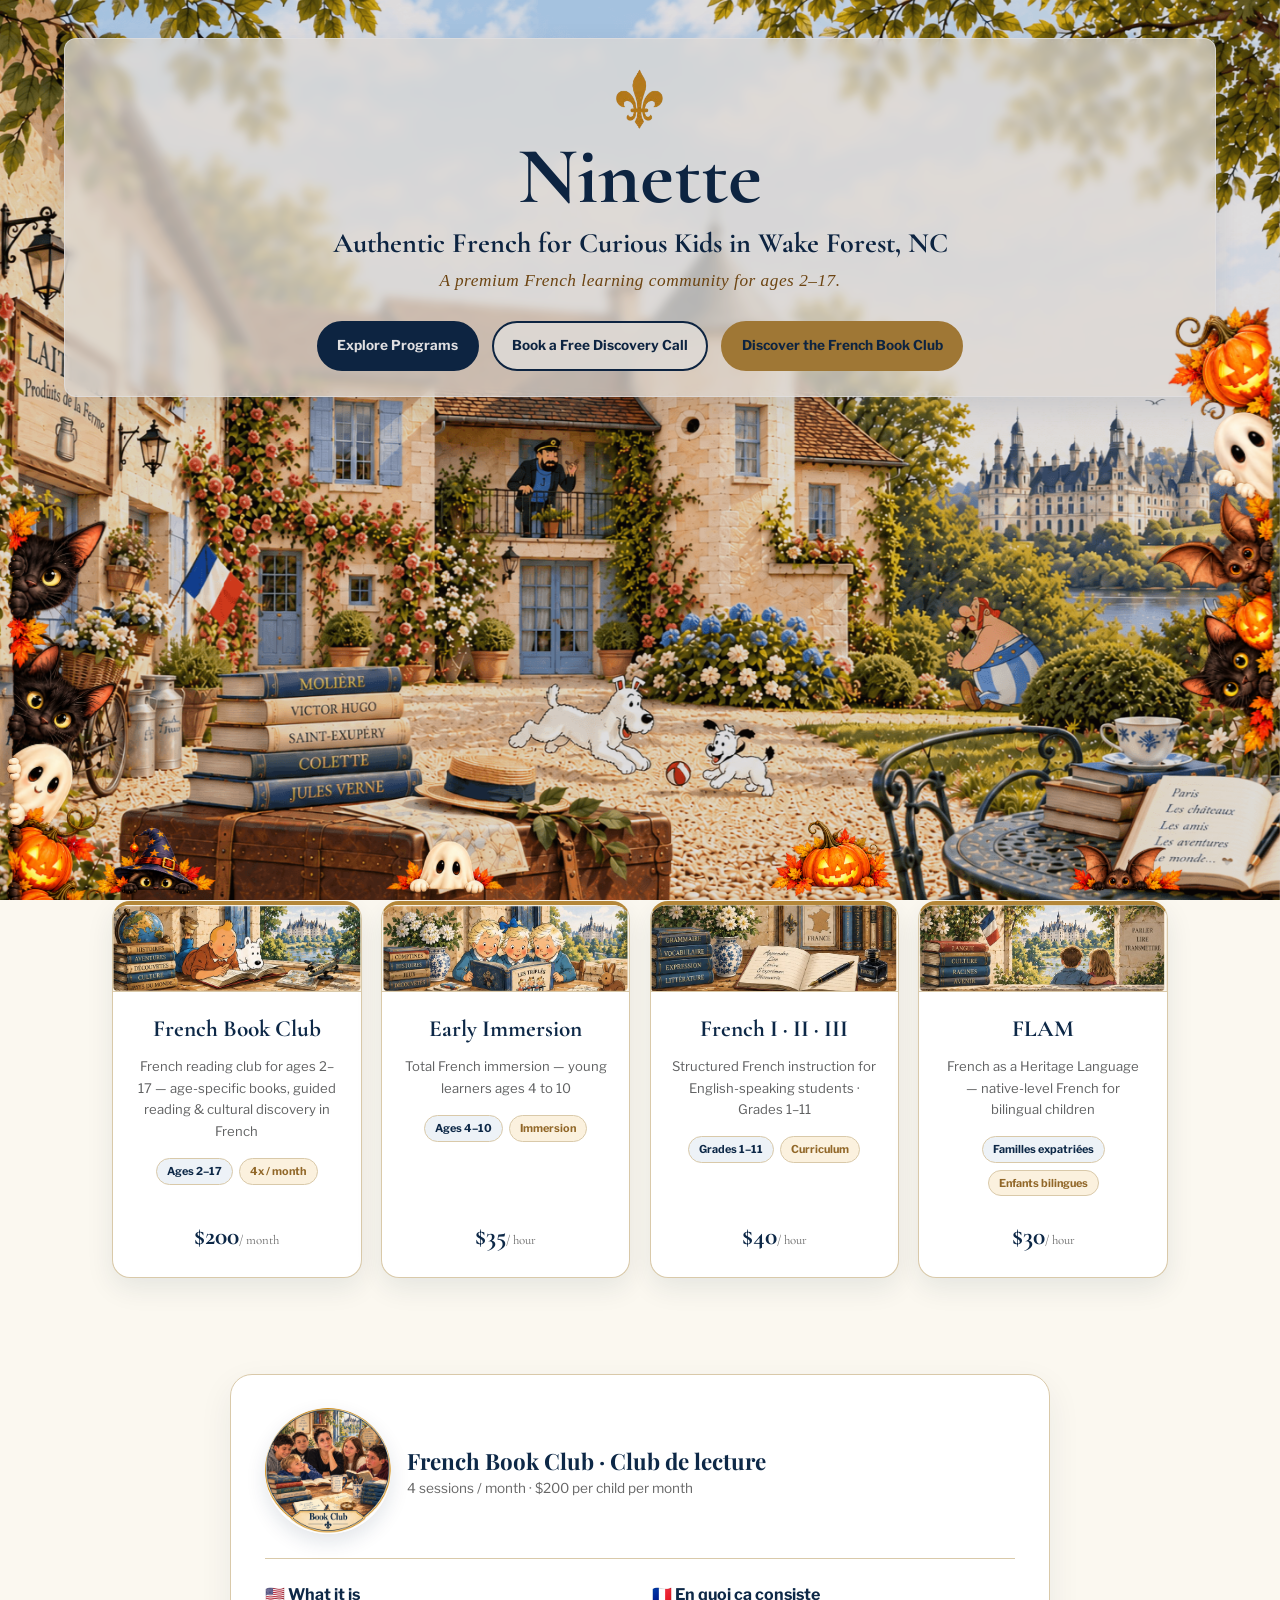
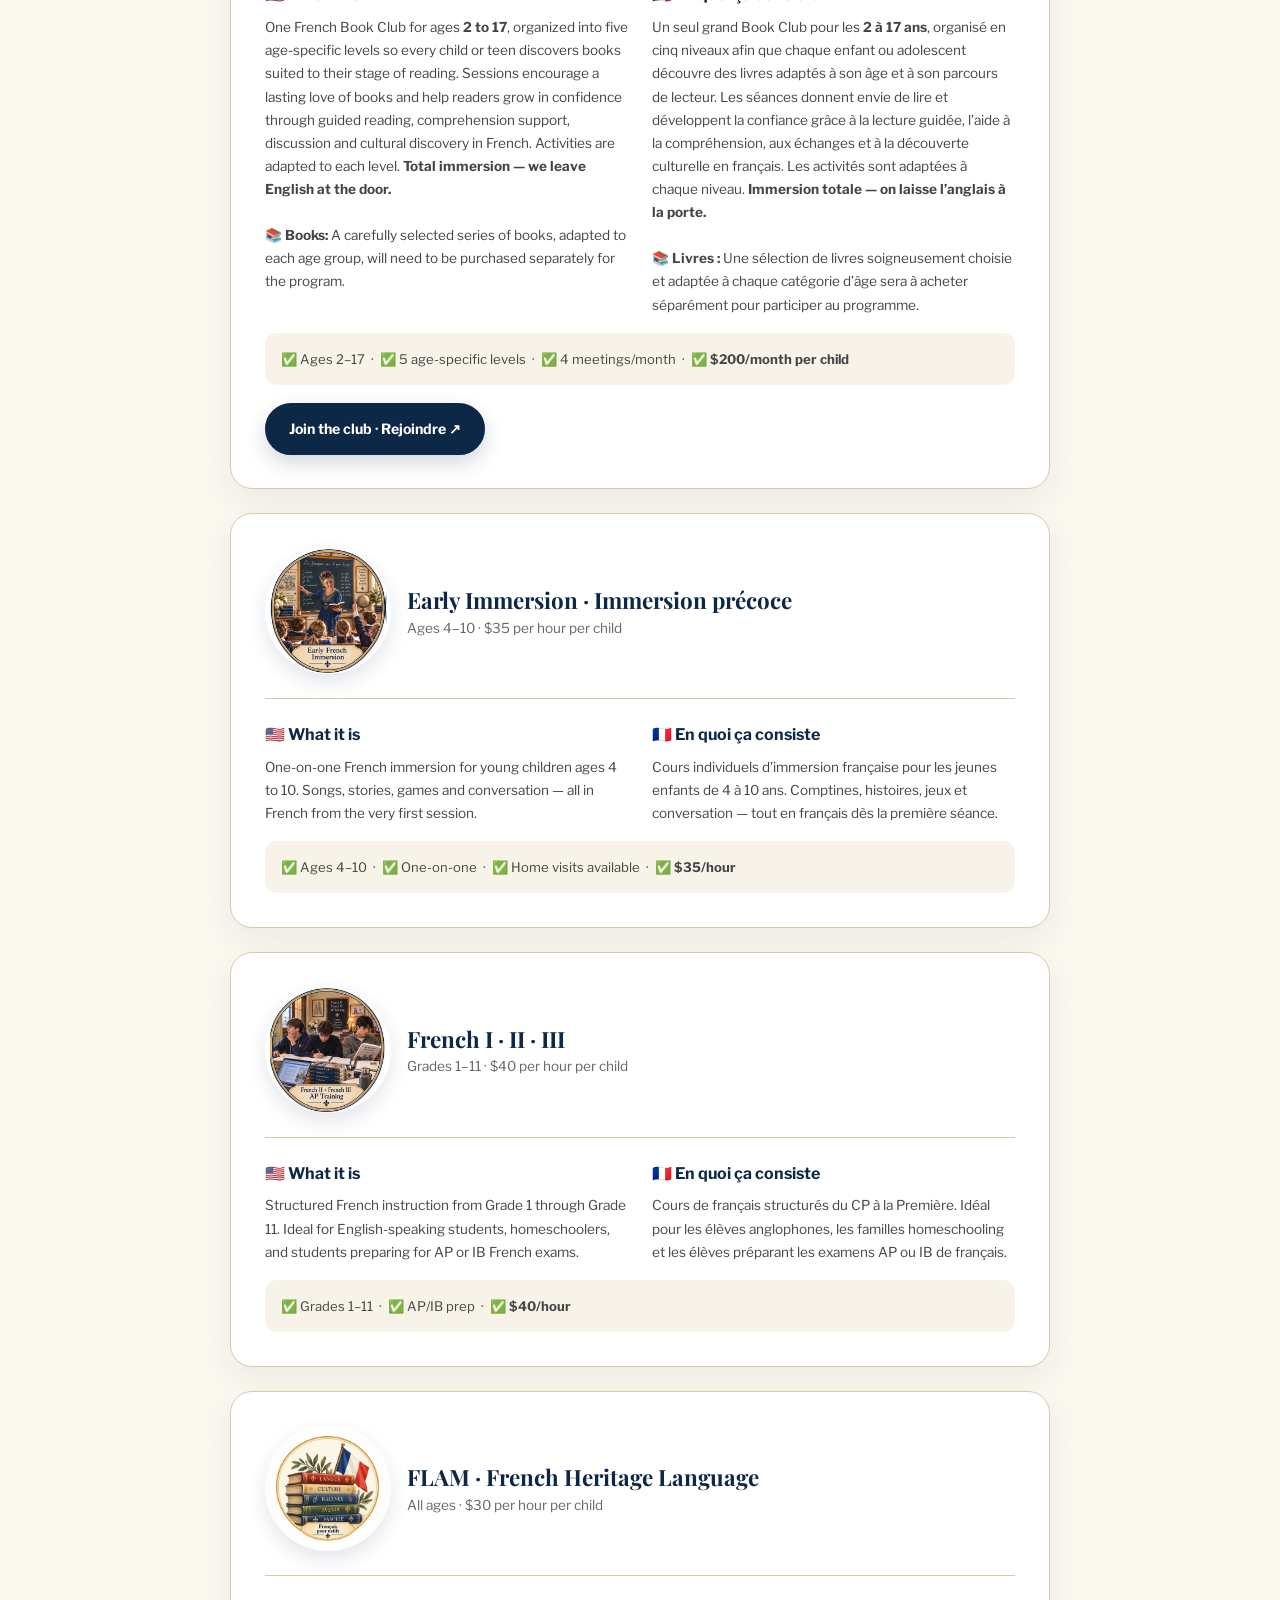
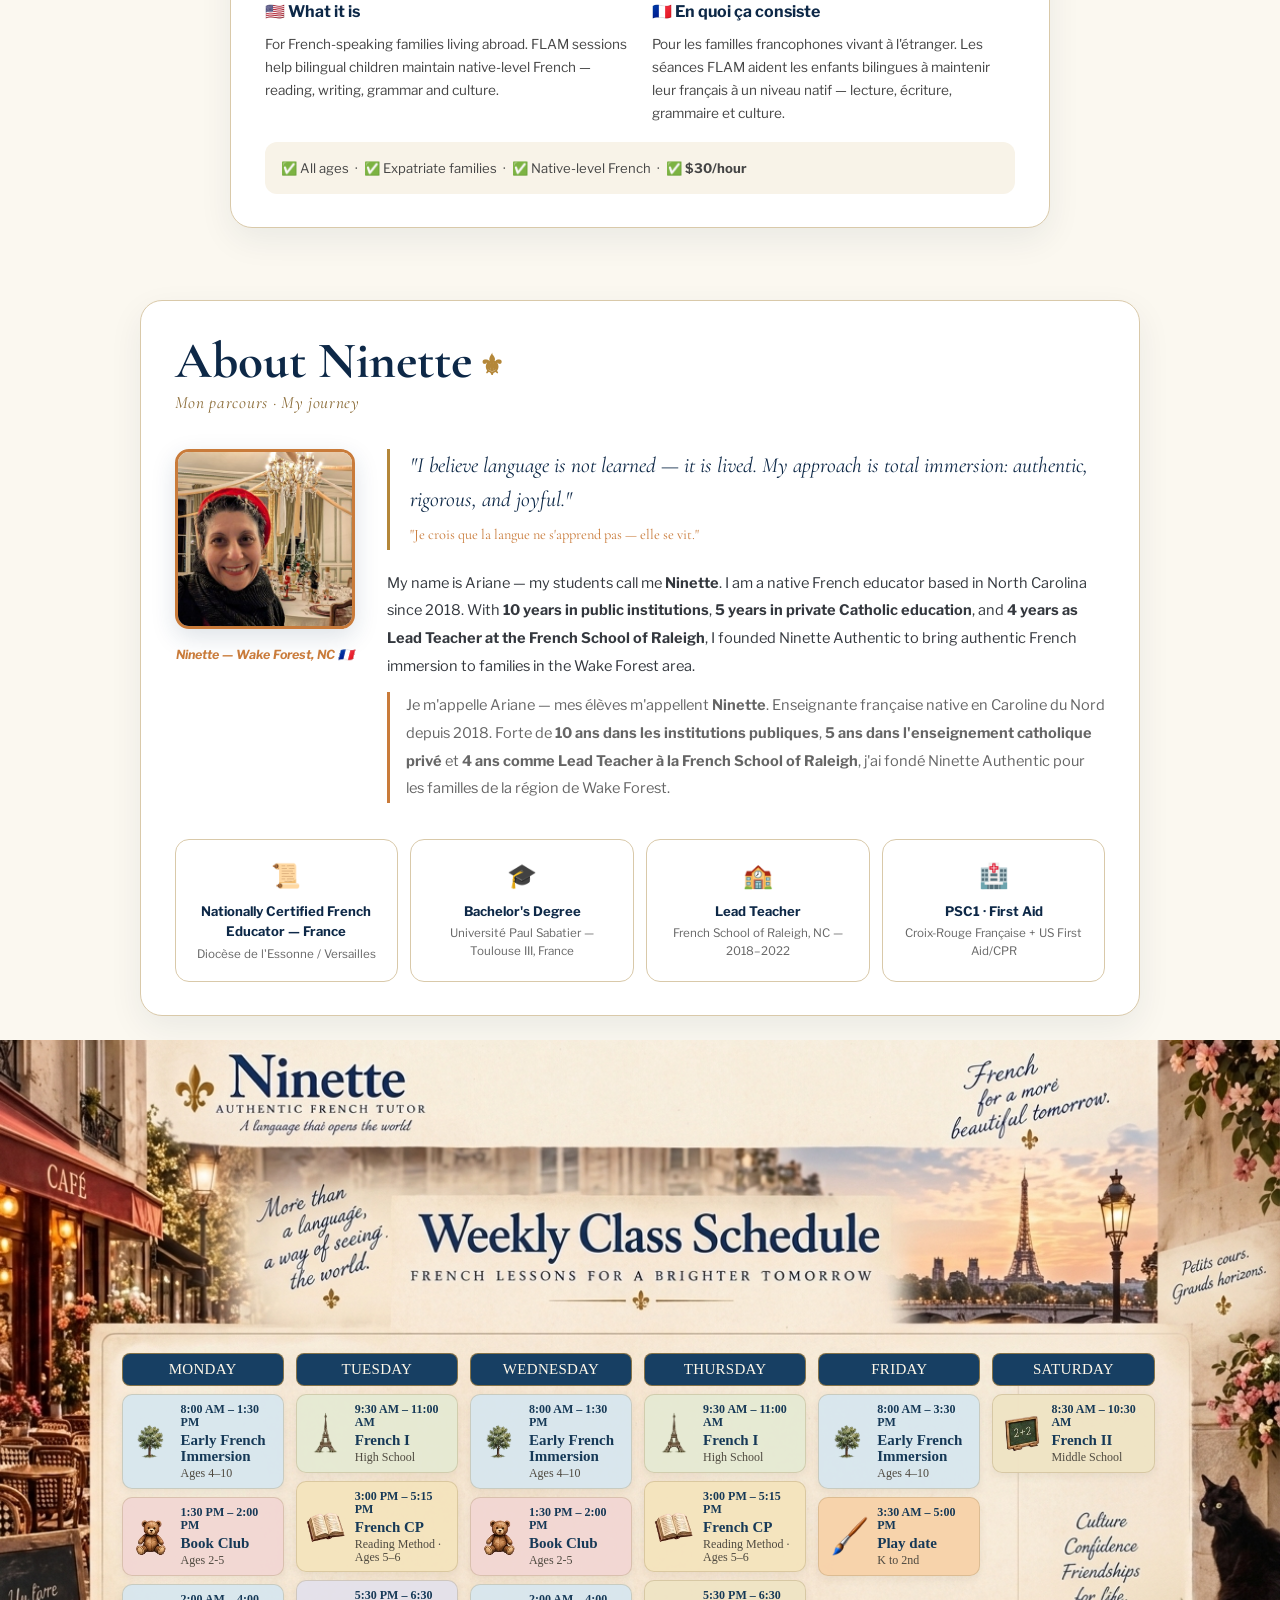
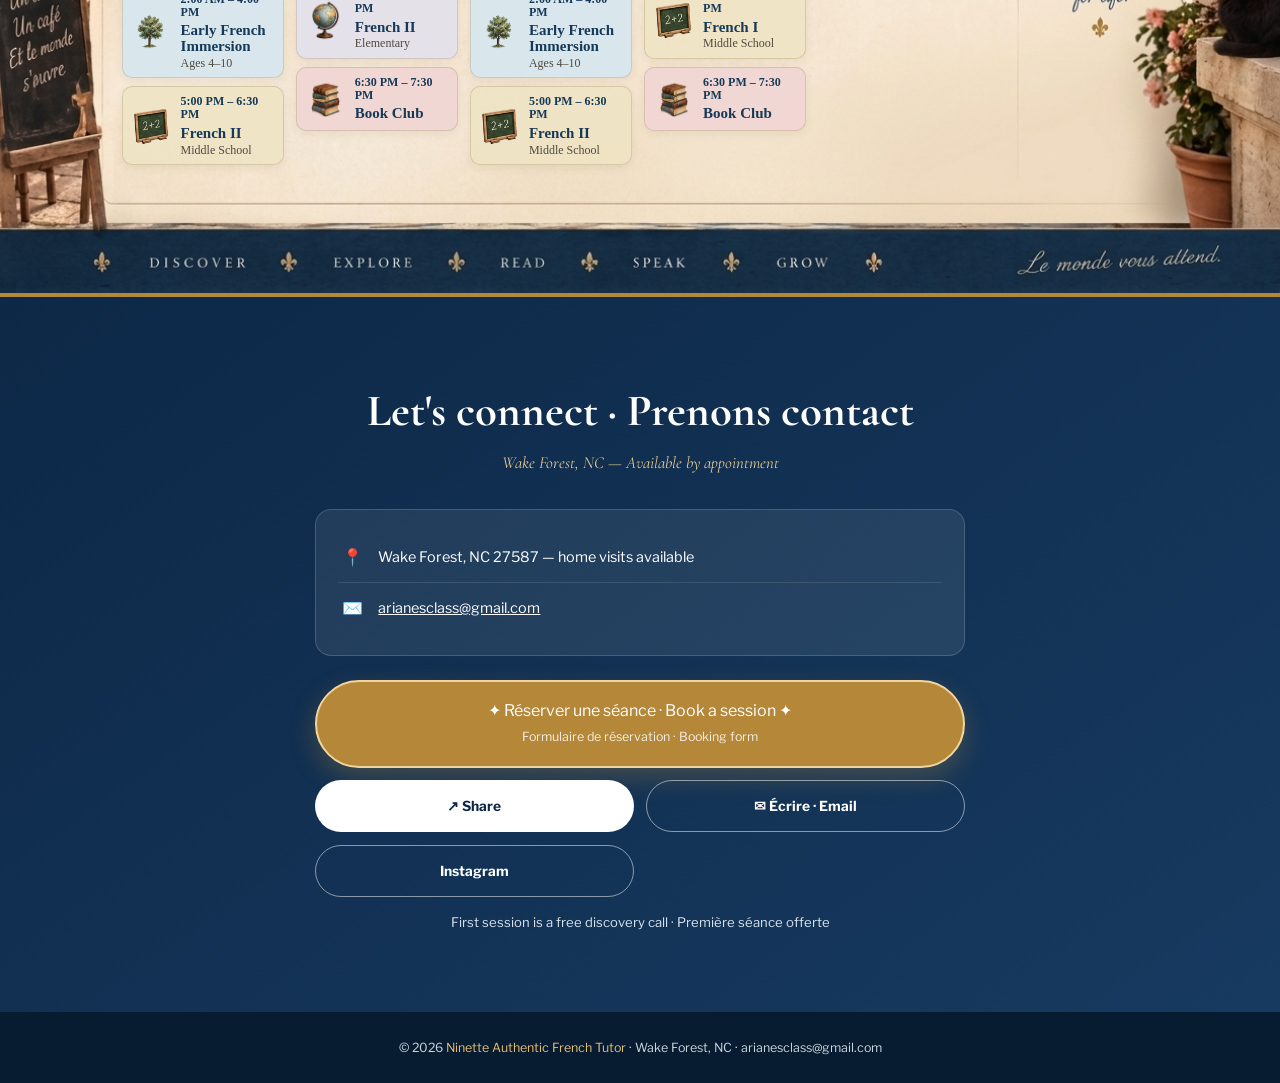
==== commit 219e8ff4: "Add Halloween seasonal effect" ====
--- a/index.html
+++ b/index.html
@@ -47,8 +47,9 @@
         <link href="https://fonts.googleapis.com/css2?family=Cormorant+Garamond:ital,wght@0,500;0,600;0,700;1,500&family=Libre+Franklin:wght@400;500;600;700&family=Playfair+Display:ital,wght@0,700;1,400&display=swap" rel="stylesheet">
         <link rel="stylesheet" href="styles.css">
     </head>
-    <body>
+    <body data-seasonal-effect="halloween">
         <img class="page-background" src="images/img-001.png" width="1536" height="1024" fetchpriority="high" alt="">
+        <div class="seasonal-effect" aria-hidden="true"></div>
         <header class="scroll-nav" aria-label="Main navigation" aria-hidden="true">
             <a class="scroll-nav-brand" href="#top">
                 <img class="scroll-nav-fleur" src="images/fleur1.png" alt="" aria-hidden="true">
@@ -346,6 +347,7 @@
             © 2026 <span>Ninette Authentic French Tutor</span>
             · Wake Forest, NC · arianesclass@gmail.com
         </footer>
+        <script src="scripts/seasonal-effects.js" defer></script>
         <script src="scripts/schedule.js" defer></script>
         <script>
             const pageBackground = document.querySelector(".page-background");
--- a/styles.css
+++ b/styles.css
@@ -927,14 +927,220 @@
     height: auto;
 }
 
+body[data-seasonal-effect] > .seasonal-effect {
+    position: fixed;
+    inset: 0;
+    z-index: 50;
+    overflow: hidden;
+    pointer-events: none;
+}
+
+body[data-seasonal-effect="halloween"] > .seasonal-effect::before {
+    background: rgba(17, 12, 28, .13);
+    content: "";
+    inset: 0;
+    position: absolute;
+}
+
+.seasonal-halloween-character {
+    position: absolute;
+    z-index: 1;
+    user-select: none;
+    -webkit-user-drag: none;
+    will-change: transform, opacity;
+}
+
+.seasonal-halloween-runner {
+    left: 0;
+    top: var(--halloween-lane);
+    width: clamp(64px, 9vw, 122px);
+    opacity: 0;
+    animation: halloween-cartoon-dash 27s cubic-bezier(.45, 0, .55, 1) var(--halloween-delay) infinite both;
+}
+
+.seasonal-halloween-jump {
+    left: 50%;
+    top: 50%;
+    width: clamp(120px, 22vw, 250px);
+    opacity: 0;
+    transform: translate(-50%, -50%) scale(.08) rotate(-18deg);
+    animation: halloween-cartoon-pop 31s ease-in-out var(--halloween-delay) infinite both;
+}
+
+.seasonal-halloween-decoration {
+    position: absolute;
+    width: clamp(58px, 10vw, 138px);
+    z-index: 1;
+    user-select: none;
+    -webkit-user-drag: none;
+}
+
+.seasonal-halloween-decoration-1 {
+    right: 0;
+    top: 34vh;
+}
+
+.seasonal-halloween-decoration-5 {
+    left: 0;
+    top: 56vh;
+}
+
+.seasonal-halloween-decoration-0 {
+    bottom: 0;
+    left: 7%;
+}
+
+.seasonal-halloween-decoration-2 {
+    bottom: 0;
+    left: 30%;
+}
+
+.seasonal-halloween-decoration-3 {
+    bottom: 0;
+    right: 30%;
+}
+
+.seasonal-halloween-decoration-4 {
+    bottom: 0;
+    right: 7%;
+}
+
+@keyframes halloween-cartoon-dash {
+    0%, 2% {
+        opacity: 0;
+        transform: translate3d(calc(var(--halloween-direction) * -130vw), 0, 0) rotate(-12deg) scale(.78);
+    }
+
+    5% {
+        opacity: 1;
+    }
+
+    10% {
+        transform: translate3d(calc(var(--halloween-direction) * -82vw), -2vh, 0) rotate(7deg) scale(1.02);
+    }
+
+    17% {
+        opacity: 1;
+        transform: translate3d(calc(var(--halloween-direction) * 12vw), 2vh, 0) rotate(-8deg) scale(.94);
+    }
+
+    23% {
+        opacity: 0;
+        transform: translate3d(calc(var(--halloween-direction) * 130vw), -1vh, 0) rotate(11deg) scale(.8);
+    }
+
+    100% {
+        opacity: 0;
+        transform: translate3d(calc(var(--halloween-direction) * 130vw), 0, 0) rotate(11deg) scale(.8);
+    }
+}
+
+@keyframes halloween-cartoon-pop {
+    0%, 54% {
+        opacity: 0;
+        transform: translate(-50%, -50%) scale(.08) rotate(-18deg);
+    }
+
+    58% {
+        opacity: 1;
+        transform: translate(-50%, -50%) scale(1.12) rotate(5deg);
+    }
+
+    61% {
+        transform: translate(-50%, -50%) scale(.98) rotate(-3deg);
+    }
+
+    63% {
+        opacity: 1;
+        transform: translate(-50%, -50%) scale(1) rotate(0deg);
+    }
+
+    68%, 100% {
+        opacity: 0;
+        transform: translate(-50%, -50%) scale(.55) rotate(12deg);
+    }
+}
+
+.seasonal-leaf {
+    position: absolute;
+    top: -18vh;
+    left: var(--leaf-left);
+    width: var(--leaf-size);
+    height: auto;
+    opacity: var(--leaf-opacity);
+    filter: drop-shadow(0 3px 3px rgba(65, 31, 7, .24));
+    transform-origin: center;
+    will-change: transform;
+    animation: seasonal-leaf-fall var(--leaf-duration) linear var(--leaf-delay) infinite;
+}
+
+body:not([data-seasonal-effect="autumn-leaves"]):not([data-seasonal-effect="halloween"]) .seasonal-effect {
+    display: none;
+}
+
+@keyframes seasonal-leaf-fall {
+    0% {
+        transform: translate3d(0, 0, 0) rotate(0deg);
+    }
+
+    35% {
+        transform: translate3d(var(--leaf-sway), 40vh, 0) rotate(180deg);
+    }
+
+    70% {
+        transform: translate3d(var(--leaf-reverse-sway), 80vh, 0) rotate(380deg);
+    }
+
+    100% {
+        transform: translate3d(var(--leaf-sway), 125vh, 0) rotate(540deg);
+    }
+}
+
+@media (prefers-reduced-motion: reduce) {
+    body[data-seasonal-effect="autumn-leaves"] > .seasonal-effect {
+        display: none;
+    }
+
+    .seasonal-halloween-character {
+        display: none;
+    }
+}
+
+@media (max-width: 700px) {
+    .seasonal-leaf {
+        filter: none;
+    }
+
+    .seasonal-halloween-decoration {
+        width: clamp(44px, 15vw, 68px);
+    }
+
+    .seasonal-halloween-decoration-0 {
+        left: 4%;
+    }
+
+    .seasonal-halloween-decoration-2 {
+        left: 24%;
+    }
+
+    .seasonal-halloween-decoration-3 {
+        right: 24%;
+    }
+
+    .seasonal-halloween-decoration-4 {
+        right: 4%;
+    }
+}
+
 .bc-top {
     position: relative;
     line-height: 0;
-    aspect-ratio: 842 / 268;
+    aspect-ratio: 914 / 333;
     overflow: hidden;
 }
 
 .bc-top-img,
+.bc-monthly-wall,
 .bc-cornice,
 .bc-bottom,
 .bc-shelf-band-img {
@@ -944,6 +1150,153 @@
     margin: 0;
 }
 
+.bc-monthly {
+    position: relative;
+    aspect-ratio: 914 / 296;
+    overflow: hidden;
+}
+
+.bc-monthly-content {
+    position: absolute;
+    inset: 0;
+    display: flex;
+    flex-direction: column;
+    align-items: center;
+    padding: 1.4% 9.5% 4.8%;
+    z-index: 1;
+}
+
+.bc-monthly h2 {
+    display: flex;
+    align-items: center;
+    gap: .75em;
+    margin: 0 0 2.2%;
+    color: #4d321d;
+    font-family: 'Playfair Display', serif;
+    font-size: clamp(.85rem, 2.3vw, 1.6rem);
+    letter-spacing: 0;
+    line-height: 1;
+    text-shadow: 0 1px rgba(255, 248, 232, .8);
+}
+
+.bc-monthly h2::before,
+.bc-monthly h2::after {
+    width: clamp(1.4rem, 5vw, 3.2rem);
+    height: 1px;
+    background: #9a6c3f;
+    content: "";
+}
+
+.bc-monthly-books {
+    position: relative;
+    width: 100%;
+    min-height: 0;
+    flex: 1;
+}
+
+.bc-monthly-book {
+    position: absolute;
+    bottom: 0;
+    left: var(--monthly-left);
+    width: 22%;
+    height: 92%;
+    margin: 0;
+    padding: .45%;
+    isolation: isolate;
+    background: rgba(255, 245, 220, .74);
+    border: 1px solid rgba(83, 48, 26, .42);
+    border-radius: 3px;
+    box-shadow: 0 7px 12px rgba(47, 23, 9, .38), inset 0 1px rgba(255, 255, 255, .72);
+    transform: translateY(calc(var(--monthly-lift) - var(--dock-rise, 0px))) rotate(var(--monthly-tilt)) scale(var(--dock-scale, 1));
+    transform-origin: center bottom;
+    transition: box-shadow .18s ease, filter .18s ease, transform .18s cubic-bezier(.2, .8, .25, 1);
+}
+
+.bc-monthly-book::after {
+    position: absolute;
+    inset: 3% 54% 3% 5%;
+    z-index: 1;
+    border-radius: 2px;
+    background: linear-gradient(105deg, rgba(255, 255, 255, .48), transparent);
+    content: "";
+    opacity: .48;
+    pointer-events: none;
+}
+
+.bc-monthly-book:nth-child(1) {
+    --monthly-delay: .06s;
+    --monthly-left: 0%;
+    --monthly-lift: 3%;
+    --monthly-tilt: -7deg;
+    z-index: 1;
+}
+
+.bc-monthly-book:nth-child(2) {
+    --monthly-delay: .13s;
+    --monthly-left: 15.6%;
+    --monthly-lift: 0%;
+    --monthly-tilt: -3.6deg;
+    z-index: 2;
+}
+
+.bc-monthly-book:nth-child(3) {
+    --monthly-delay: .2s;
+    --monthly-left: 31.2%;
+    --monthly-lift: 4%;
+    --monthly-tilt: -1deg;
+    z-index: 3;
+}
+
+.bc-monthly-book:nth-child(4) {
+    --monthly-delay: .27s;
+    --monthly-left: 46.8%;
+    --monthly-lift: 1%;
+    --monthly-tilt: 2deg;
+    z-index: 4;
+}
+
+.bc-monthly-book:nth-child(5) {
+    --monthly-delay: .34s;
+    --monthly-left: 62.4%;
+    --monthly-lift: 4%;
+    --monthly-tilt: 4.4deg;
+    z-index: 5;
+}
+
+.bc-monthly-book:nth-child(6) {
+    --monthly-delay: .41s;
+    --monthly-left: 78%;
+    --monthly-lift: 0%;
+    --monthly-tilt: 7deg;
+    z-index: 6;
+}
+
+@media (hover: hover) {
+    .bc-monthly-books:hover .bc-monthly-book {
+        box-shadow: 0 18px 25px rgba(47, 23, 9, .58), inset 0 1px rgba(255, 255, 255, .9);
+        filter: saturate(1.08) brightness(1.05);
+    }
+
+    .bc-monthly-book:hover::after {
+        opacity: .7;
+    }
+}
+
+.bc-monthly-book img {
+    display: block;
+    width: 100%;
+    height: 100%;
+    object-fit: contain;
+    filter: drop-shadow(2px 3px 3px rgba(38, 21, 9, .34));
+}
+
+@media (prefers-reduced-motion: reduce) {
+    .bc-monthly-book {
+        animation: none;
+        transition: none;
+    }
+}
+
 .bc-top-img {
     height: 100%;
     object-fit: cover;
@@ -961,9 +1314,9 @@
 
 .bc-tabs {
     position: absolute;
-    left: 14.3%;
+    left: 16.3%;
     right: 13.3%;
-    top: 0.8%;
+    top: 5.8%;
     height: 15.7%;
     display: grid;
     grid-template-columns: repeat(5, minmax(0, 1fr));
@@ -1015,7 +1368,7 @@
     position: absolute;
     left: 15.4%;
     right: 15.1%;
-    top: 29%;
+    top: 26%;
     height: 14%;
     display: flex;
     flex-direction: column;
@@ -1063,59 +1416,25 @@
     position: relative;
     line-height: 0;
     background: #241507;
-    aspect-ratio: 842 / 317;
+    aspect-ratio: 914 / 360;
     overflow: hidden;
 }
 
 .bc-shelf {
     position: absolute;
-    left: 18.4%;
-    right: 18.2%;
-    top: 2.2%;
-    bottom: 8.7%;
+    left: 18.5%;
+    right: 18.8%;
+    top: 3.5%;
+    bottom: 27%;
     display: flex;
     flex-direction: column;
-    gap: 3%;
+    gap: 8%;
     overflow-x: auto;
     overflow-y: hidden;
     padding: 0 .5% .3%;
     line-height: normal;
     scrollbar-width: thin;
     scrollbar-color: #a9803f rgba(0, 0, 0, .35);
-}
-
-.bc-scrollbar {
-    position: absolute;
-    left: 18.9%;
-    right: 18.7%;
-    bottom: 2.5%;
-    height: 5px;
-    border-radius: 99px;
-    background: rgba(20, 10, 4, .62);
-    box-shadow: inset 0 1px 1px rgba(255, 235, 188, .25);
-    cursor: ew-resize;
-}
-
-.bc-scrollbar[hidden] {
-    display: none;
-}
-
-.bc-scroll-thumb {
-    position: absolute;
-    top: -3px;
-    bottom: -3px;
-    left: 0;
-    min-width: 32px;
-    border: 1px solid #e8c77c;
-    border-radius: 99px;
-    background: repeating-linear-gradient(90deg, #bd8535 0 2px, #f0d18b 2px 4px);
-    box-shadow: 0 1px 3px rgba(0, 0, 0, .7);
-    cursor: grab;
-    touch-action: none;
-}
-
-.bc-scroll-thumb:active {
-    cursor: grabbing;
 }
 
 .bc-shelf.is-empty {
@@ -1134,6 +1453,10 @@
     overflow: visible;
 }
 
+.bc-shelf-row:first-child {
+    flex: 0 0 40%;
+}
+
 .bc-book {
     flex: 0 0 auto;
     margin: 0;
@@ -1147,10 +1470,7 @@
 }
 
 .bc-book.is-tall {
-    height: 203%;
-    align-self: flex-start;
-    position: relative;
-    z-index: 1;
+    height: 100%;
 }
 
 .bc-book.is-spacer {
@@ -1195,6 +1515,22 @@
 }
 
 @media(max-width: 480px) {
+    .bc-monthly-content {
+        padding: 4% 5% 4.8%;
+    }
+
+    .bc-monthly-books {
+        gap: 1.7%;
+    }
+
+    .bc-monthly-book {
+        width: 23%;
+        height: 90%;
+        padding: .3%;
+        border-radius: 2px;
+        box-shadow: 0 4px 7px rgba(47, 23, 9, .35);
+    }
+
     .bc-tabs {
         top: .8%;
         height: 11.5%;
@@ -1578,6 +1914,15 @@
 body > :not(.page-background) {
     position: relative;
     z-index: 1;
+}
+
+body[data-seasonal-effect] > .seasonal-effect {
+    position: fixed;
+    top: 0;
+    left: 0;
+    width: 100vw;
+    height: 100vh;
+    z-index: 50;
 }
 
 body > .scroll-nav {
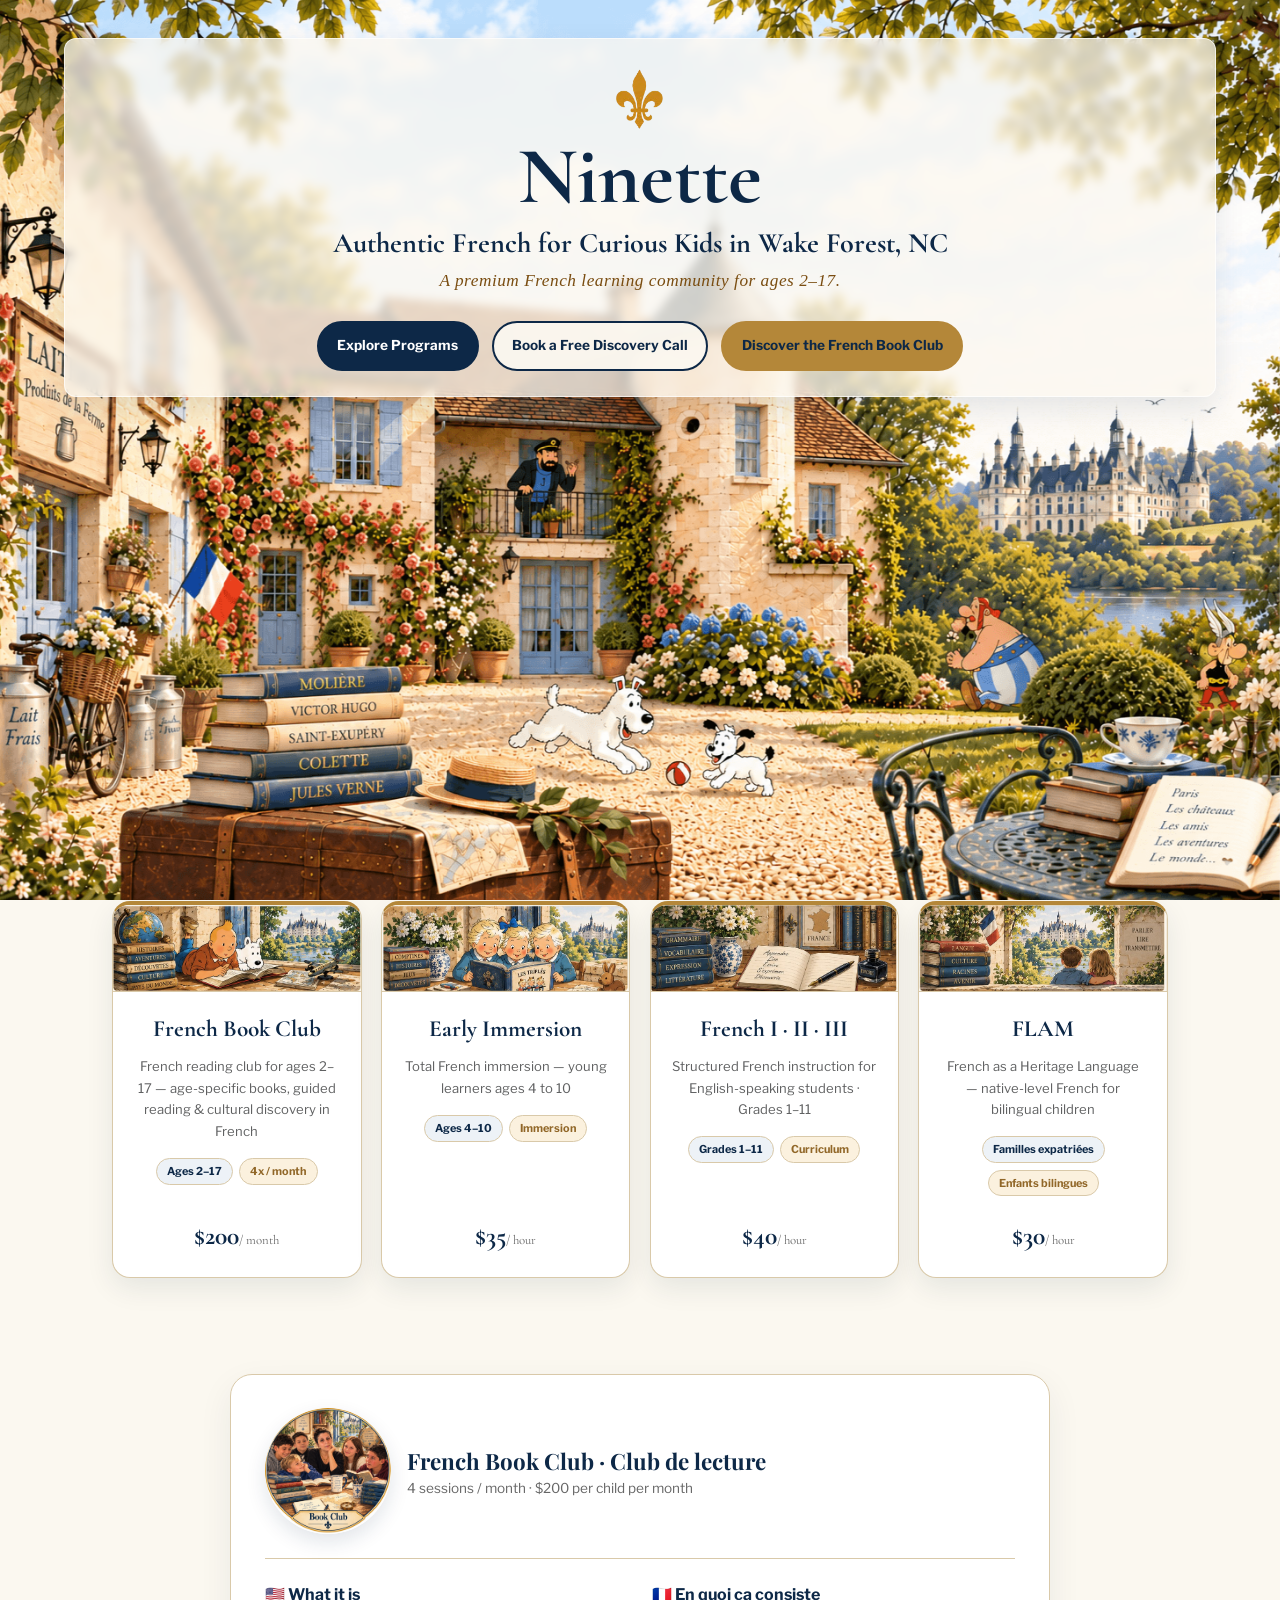
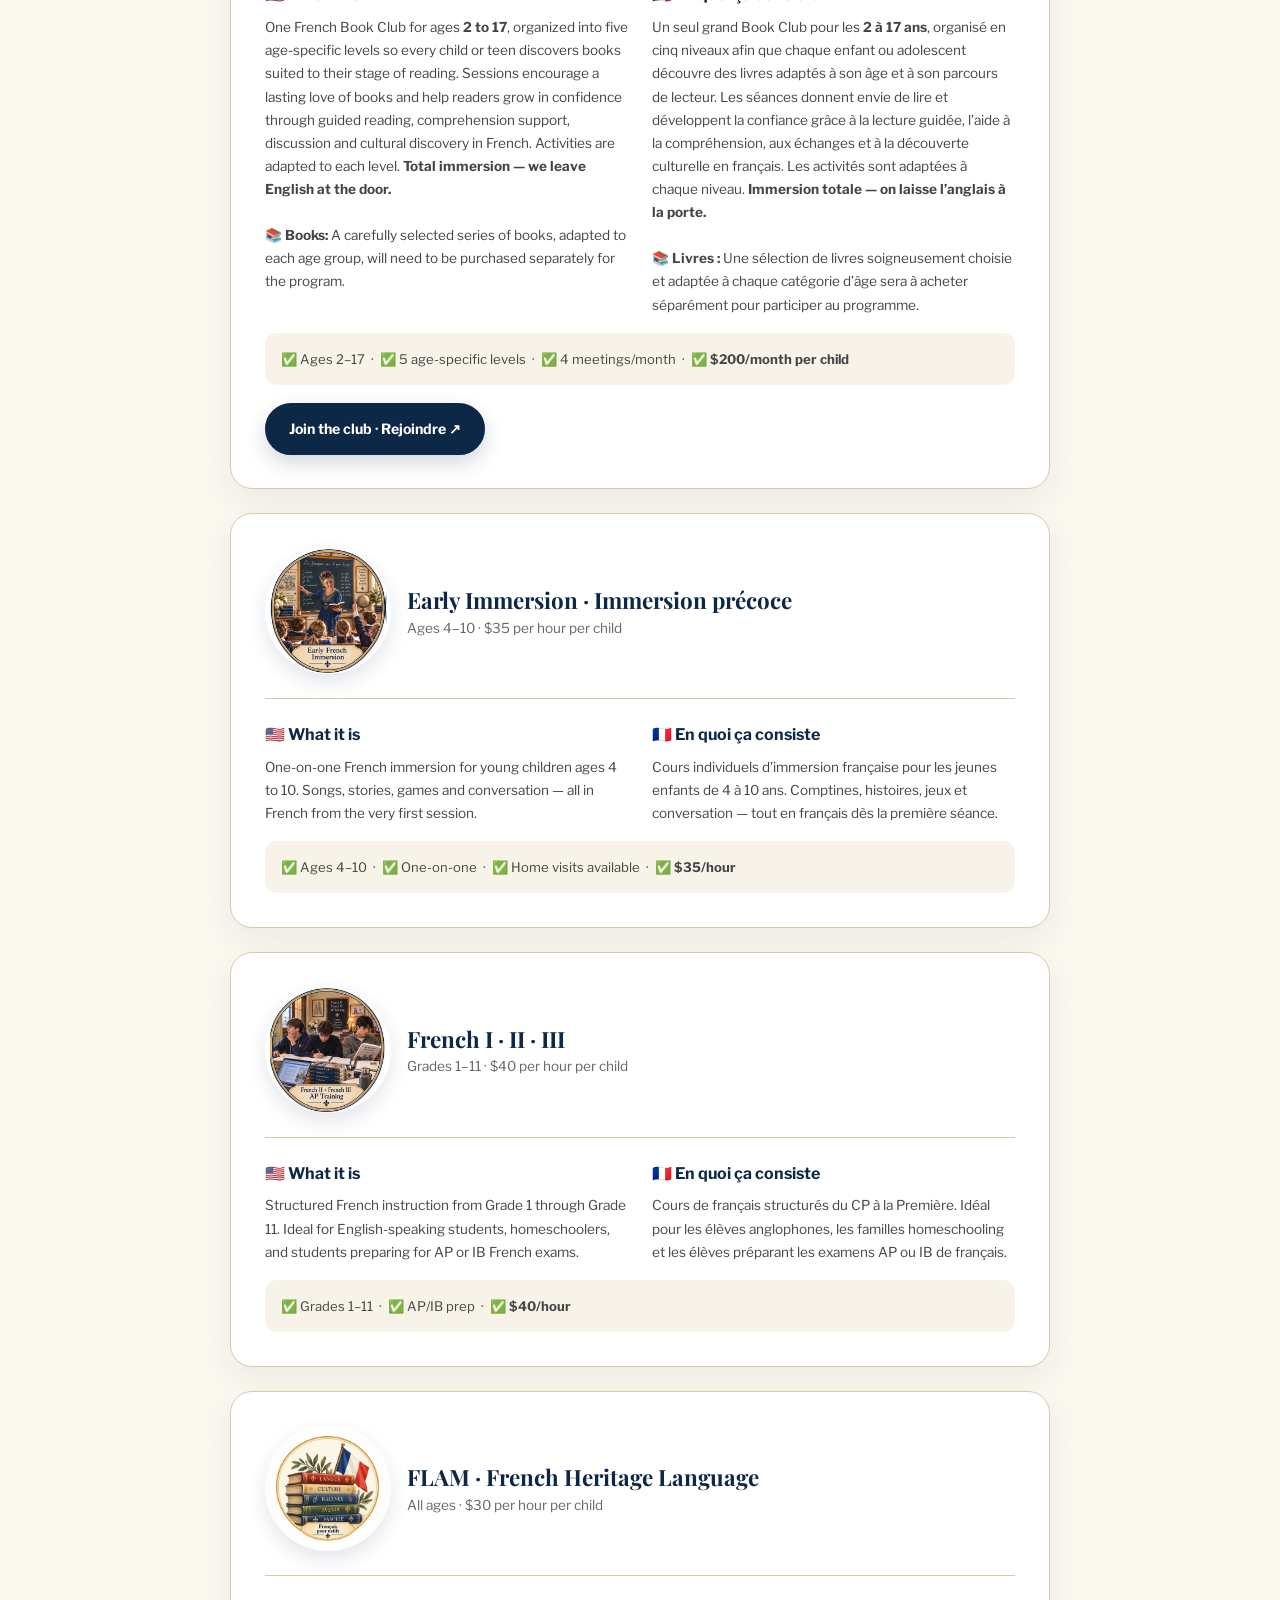
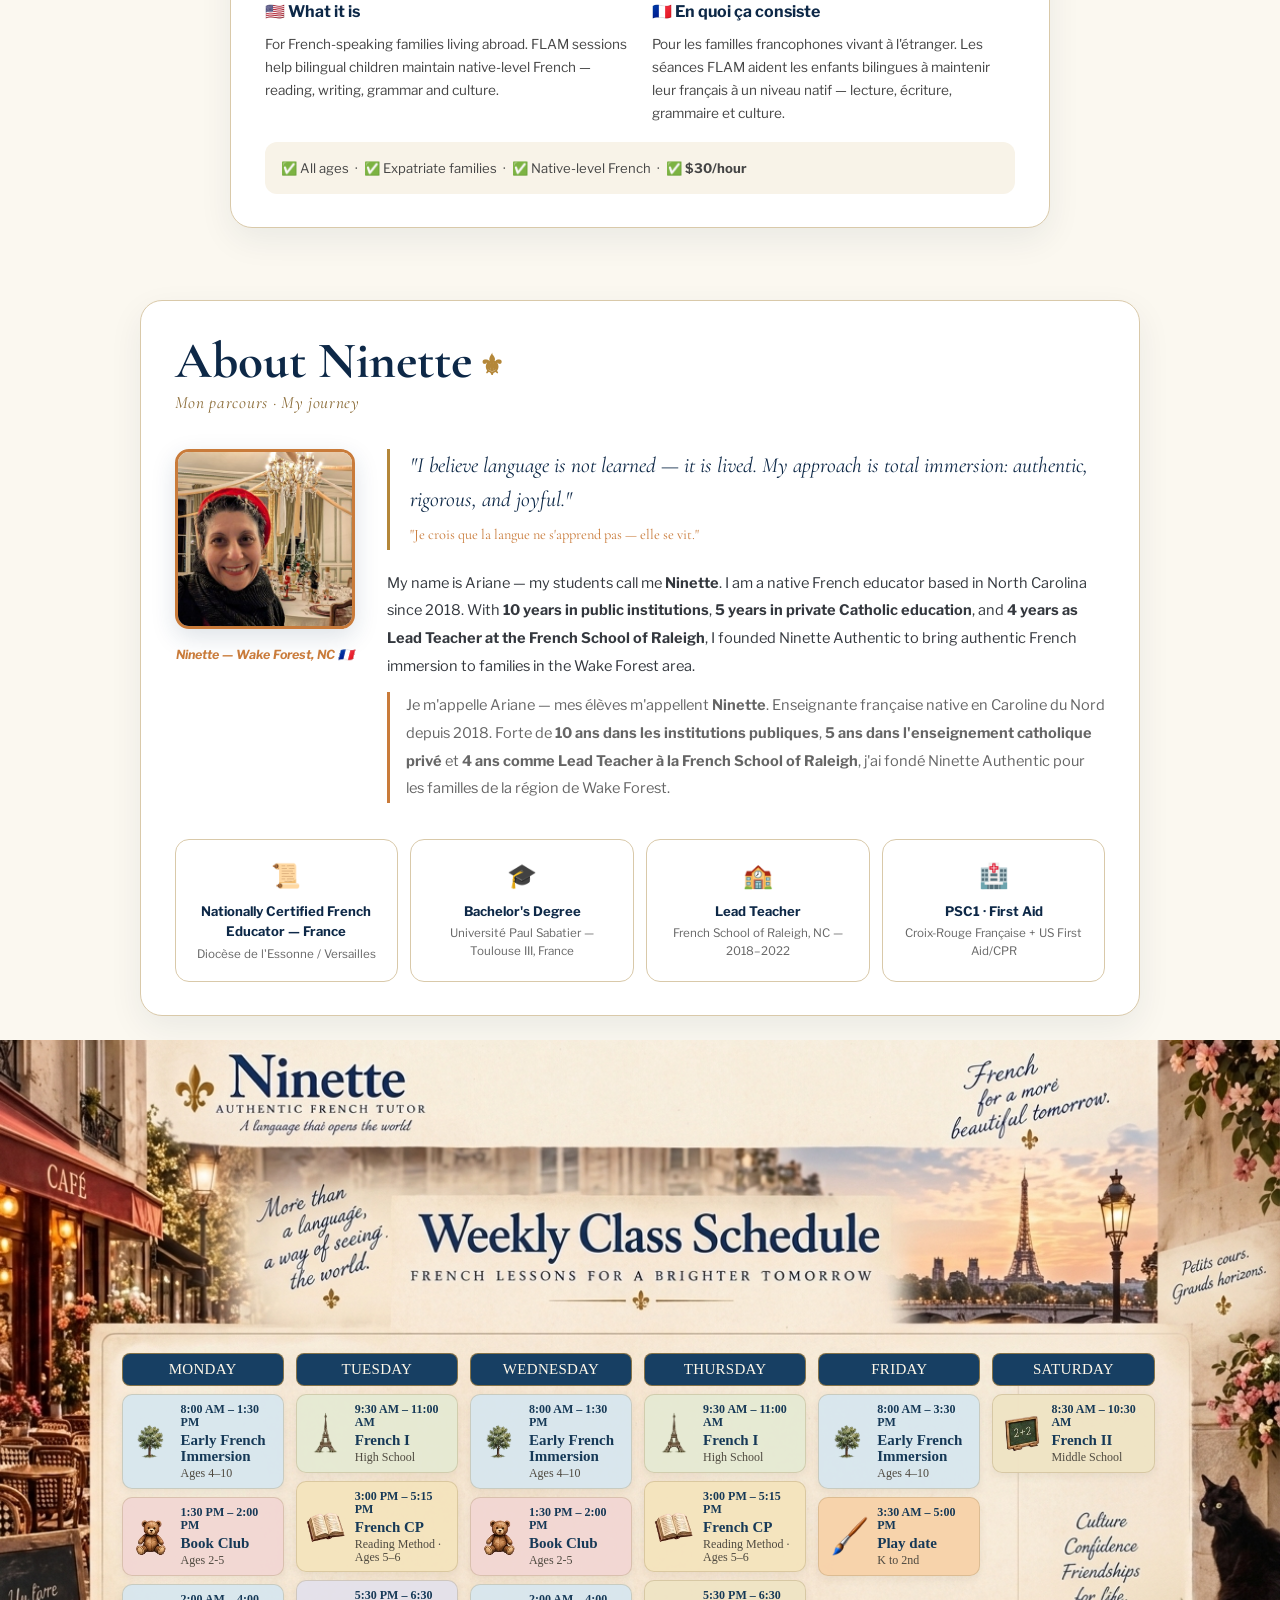
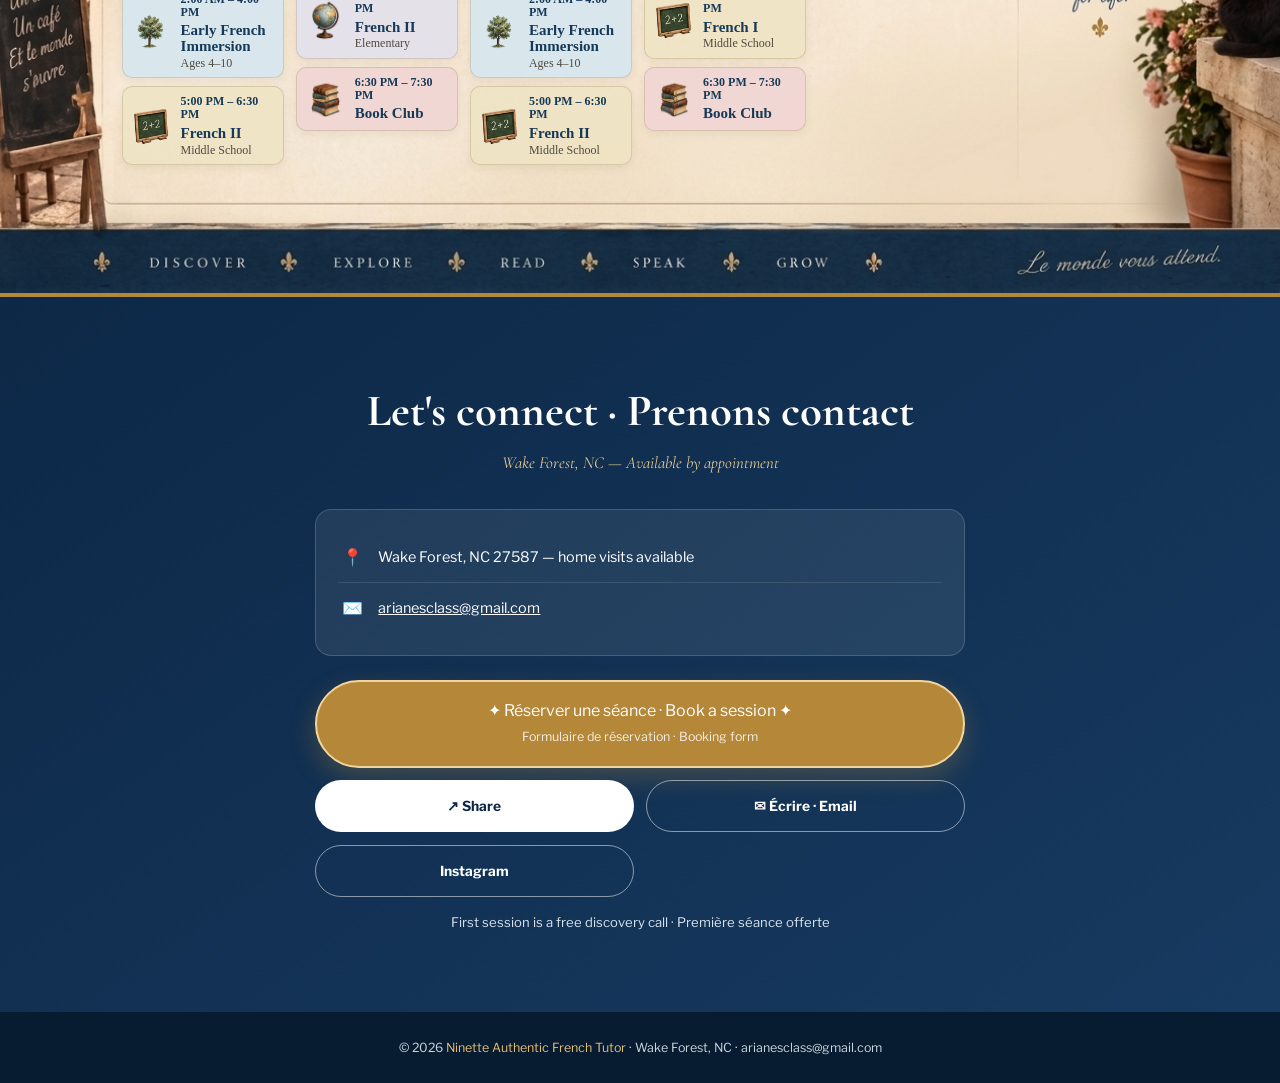
==== commit a7ef2956: "Switch to autumn seasonal effect" ====
--- a/index.html
+++ b/index.html
@@ -47,7 +47,7 @@
         <link href="https://fonts.googleapis.com/css2?family=Cormorant+Garamond:ital,wght@0,500;0,600;0,700;1,500&family=Libre+Franklin:wght@400;500;600;700&family=Playfair+Display:ital,wght@0,700;1,400&display=swap" rel="stylesheet">
         <link rel="stylesheet" href="styles.css">
     </head>
-    <body data-seasonal-effect="halloween">
+    <body data-seasonal-effect="autumn-leaves">
         <img class="page-background" src="images/img-001.png" width="1536" height="1024" fetchpriority="high" alt="">
         <div class="seasonal-effect" aria-hidden="true"></div>
         <header class="scroll-nav" aria-label="Main navigation" aria-hidden="true">
